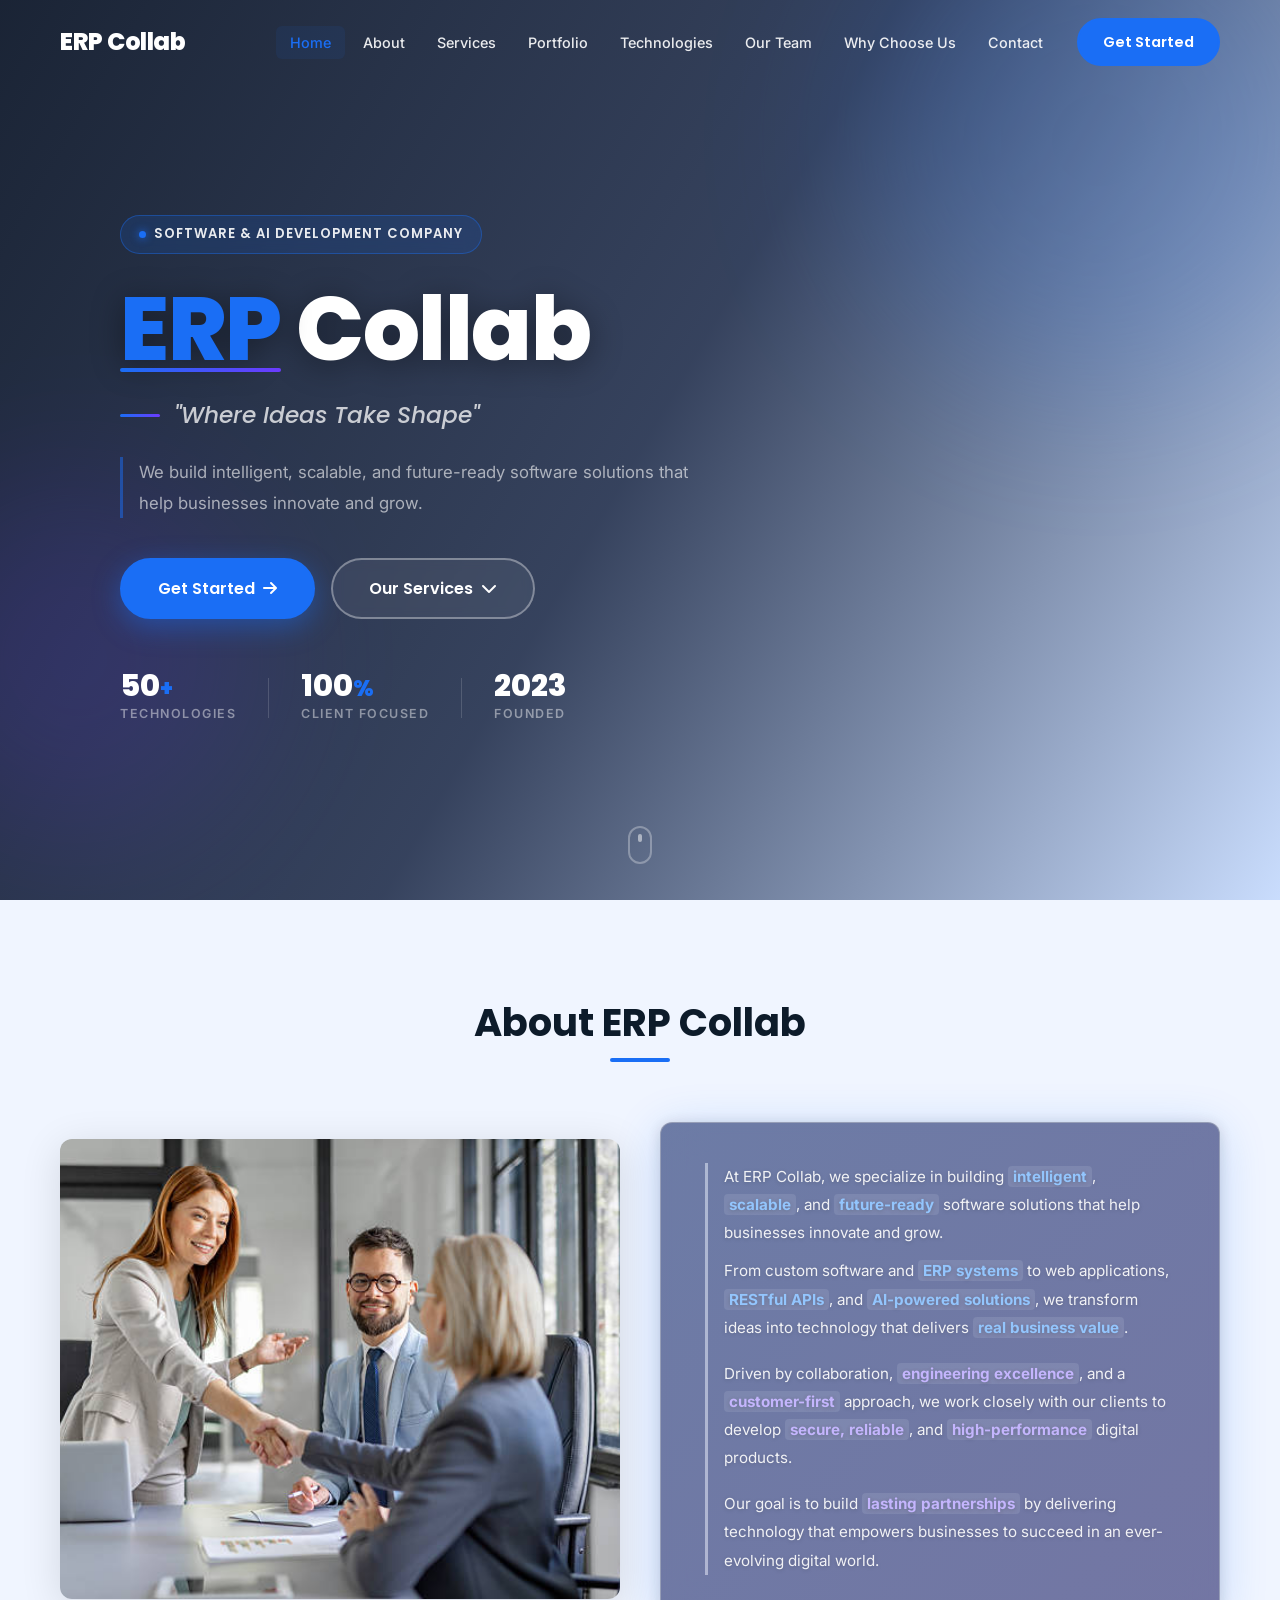
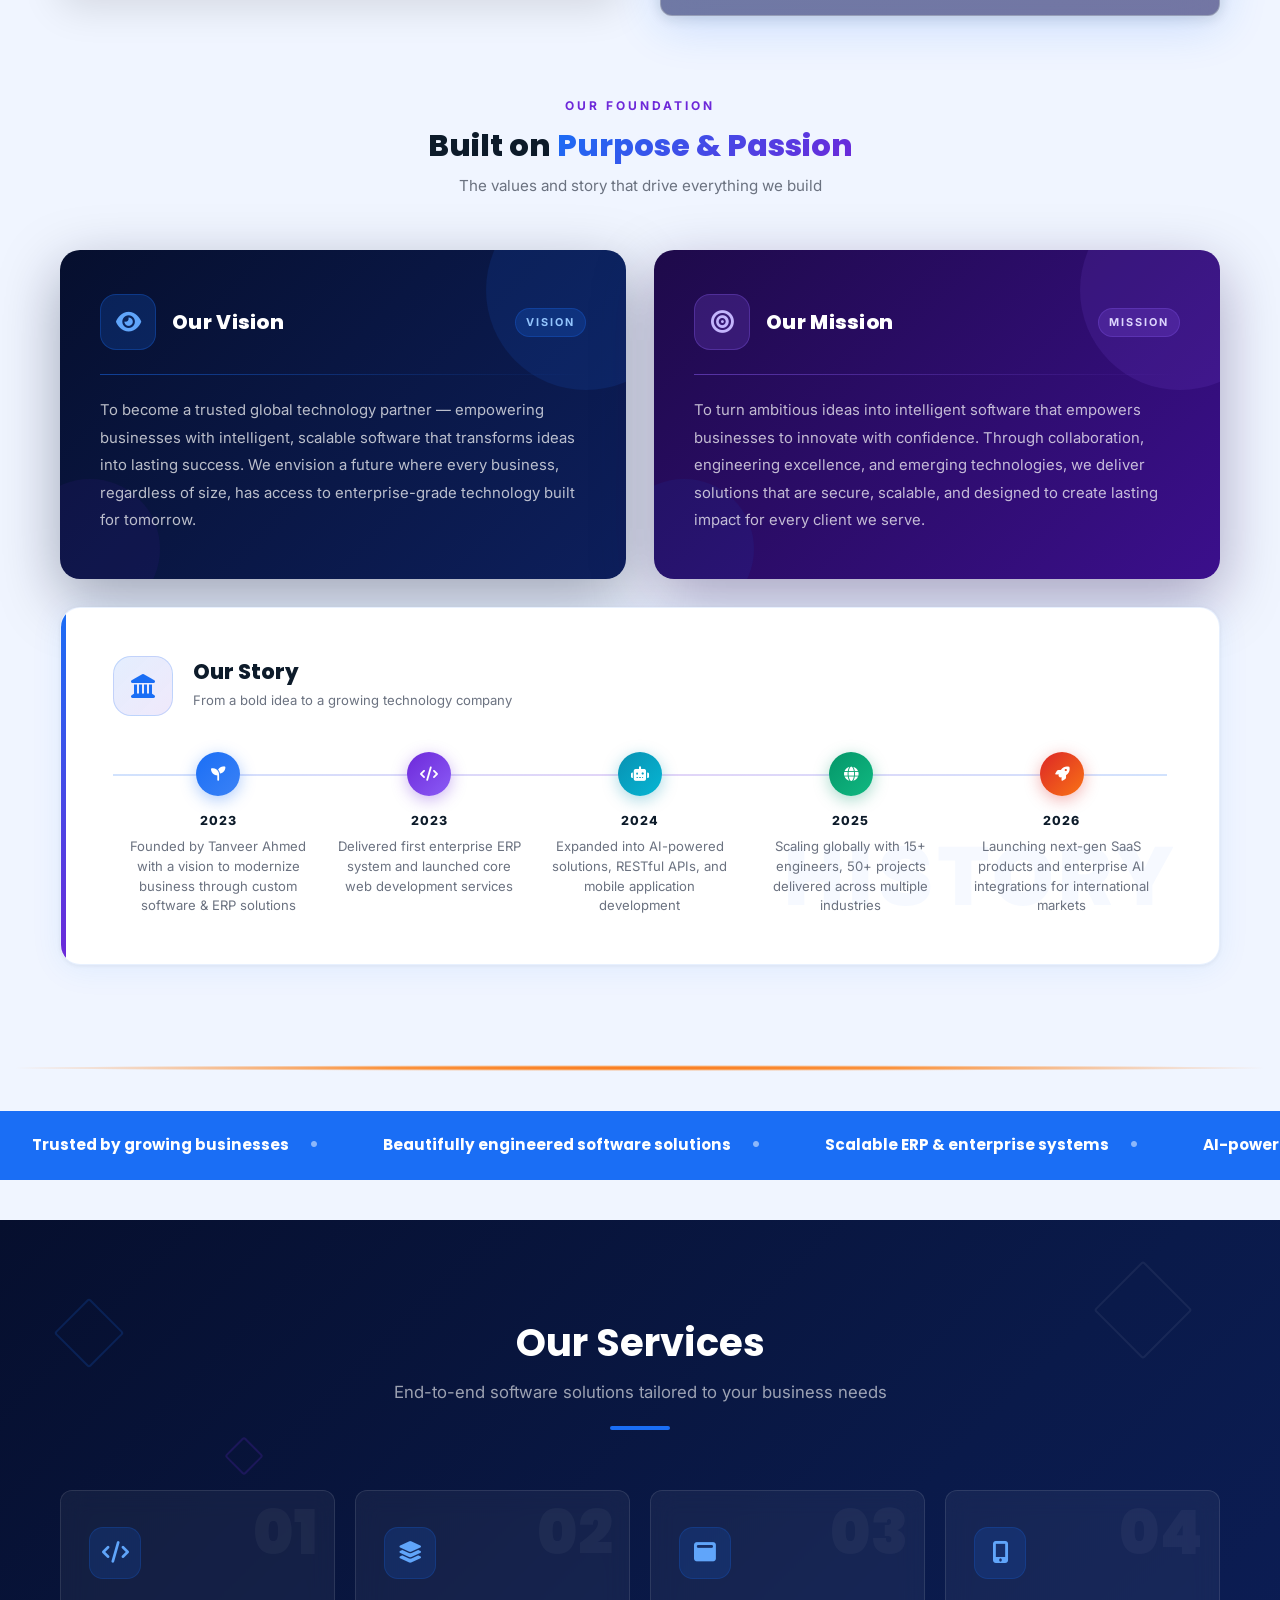
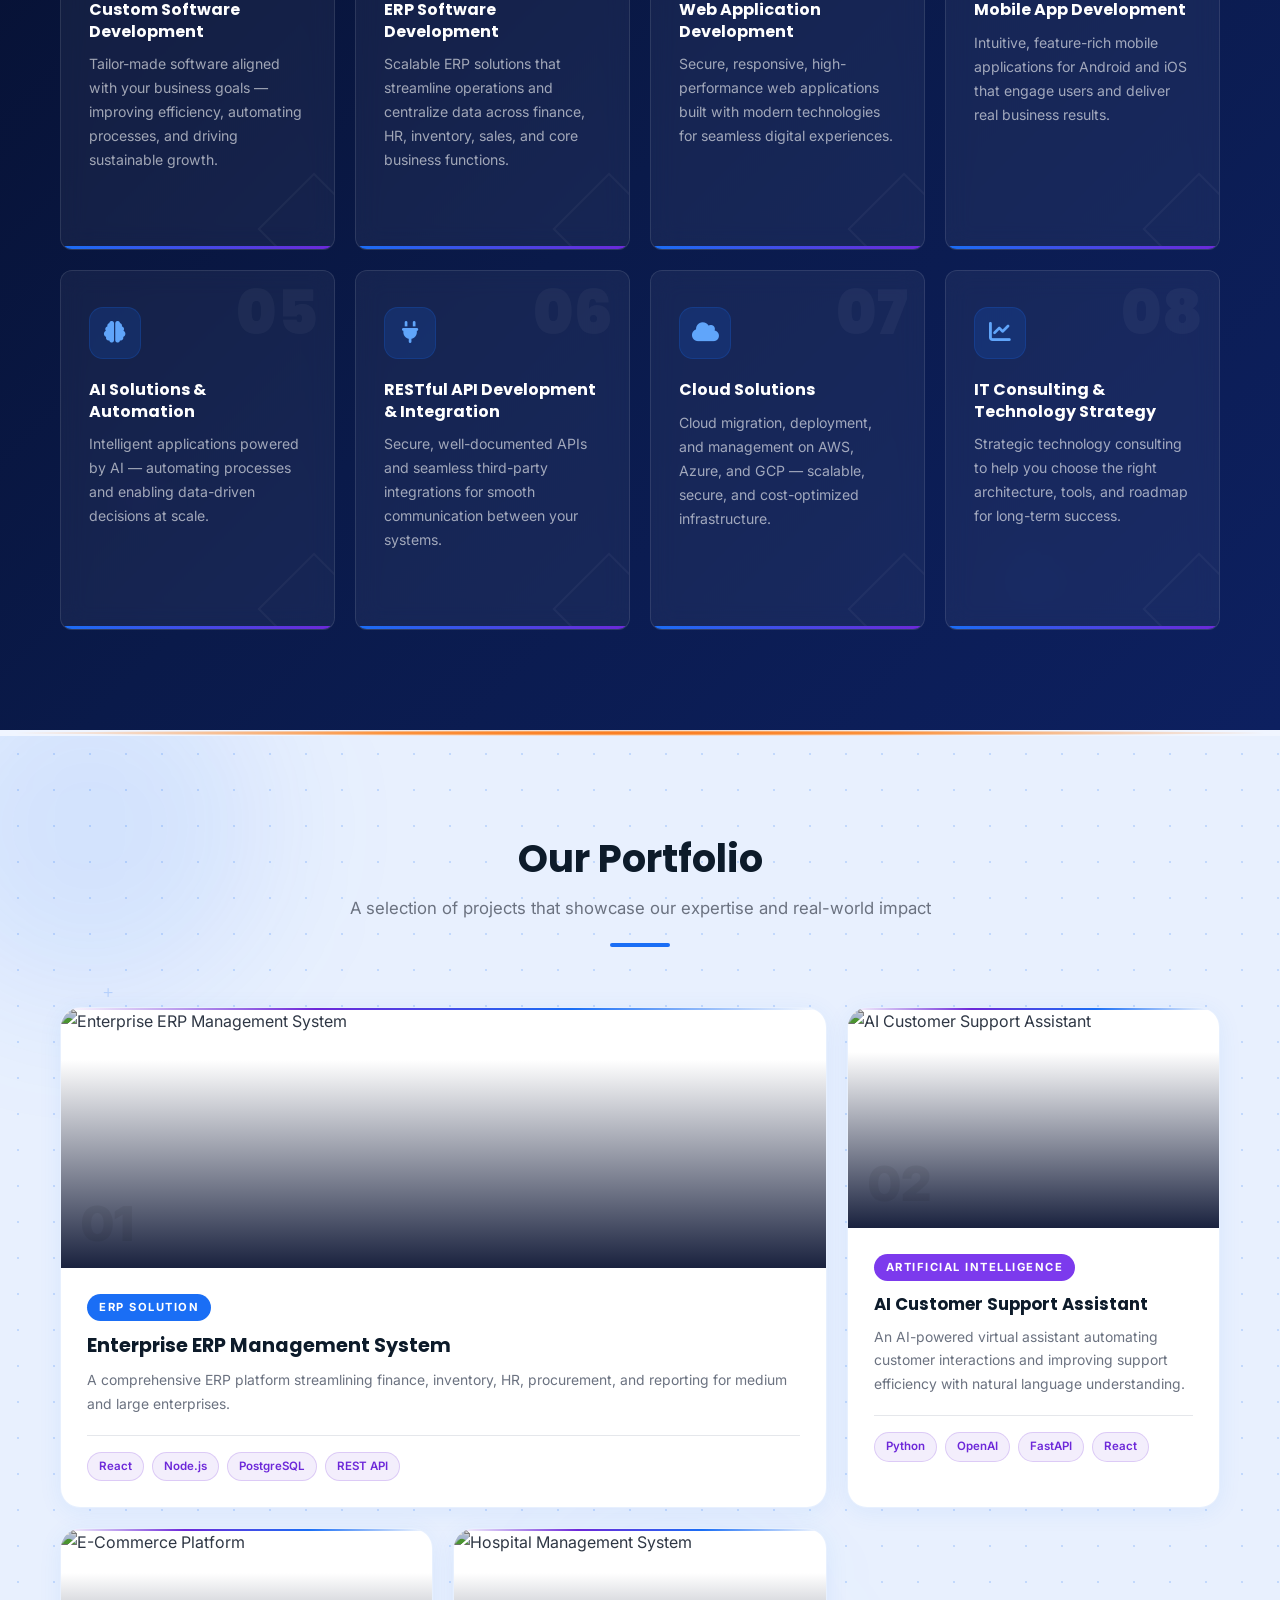
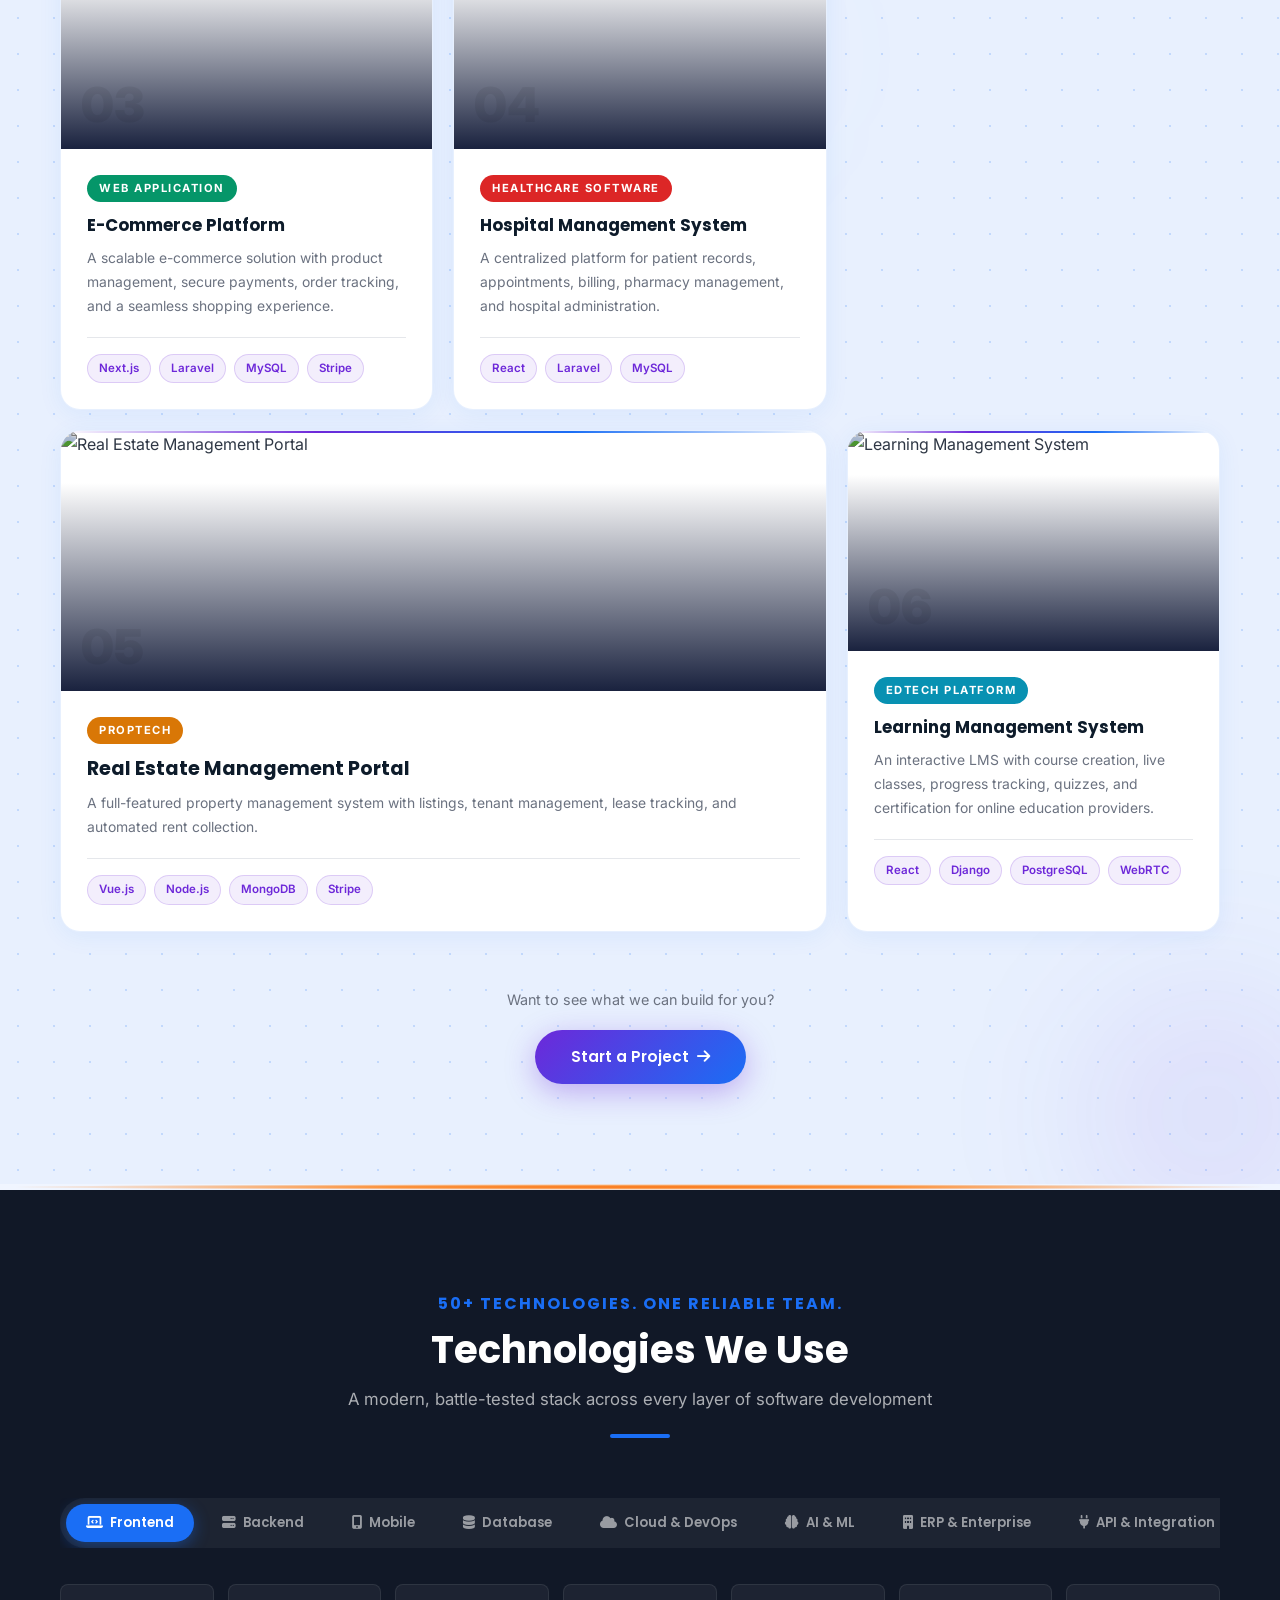
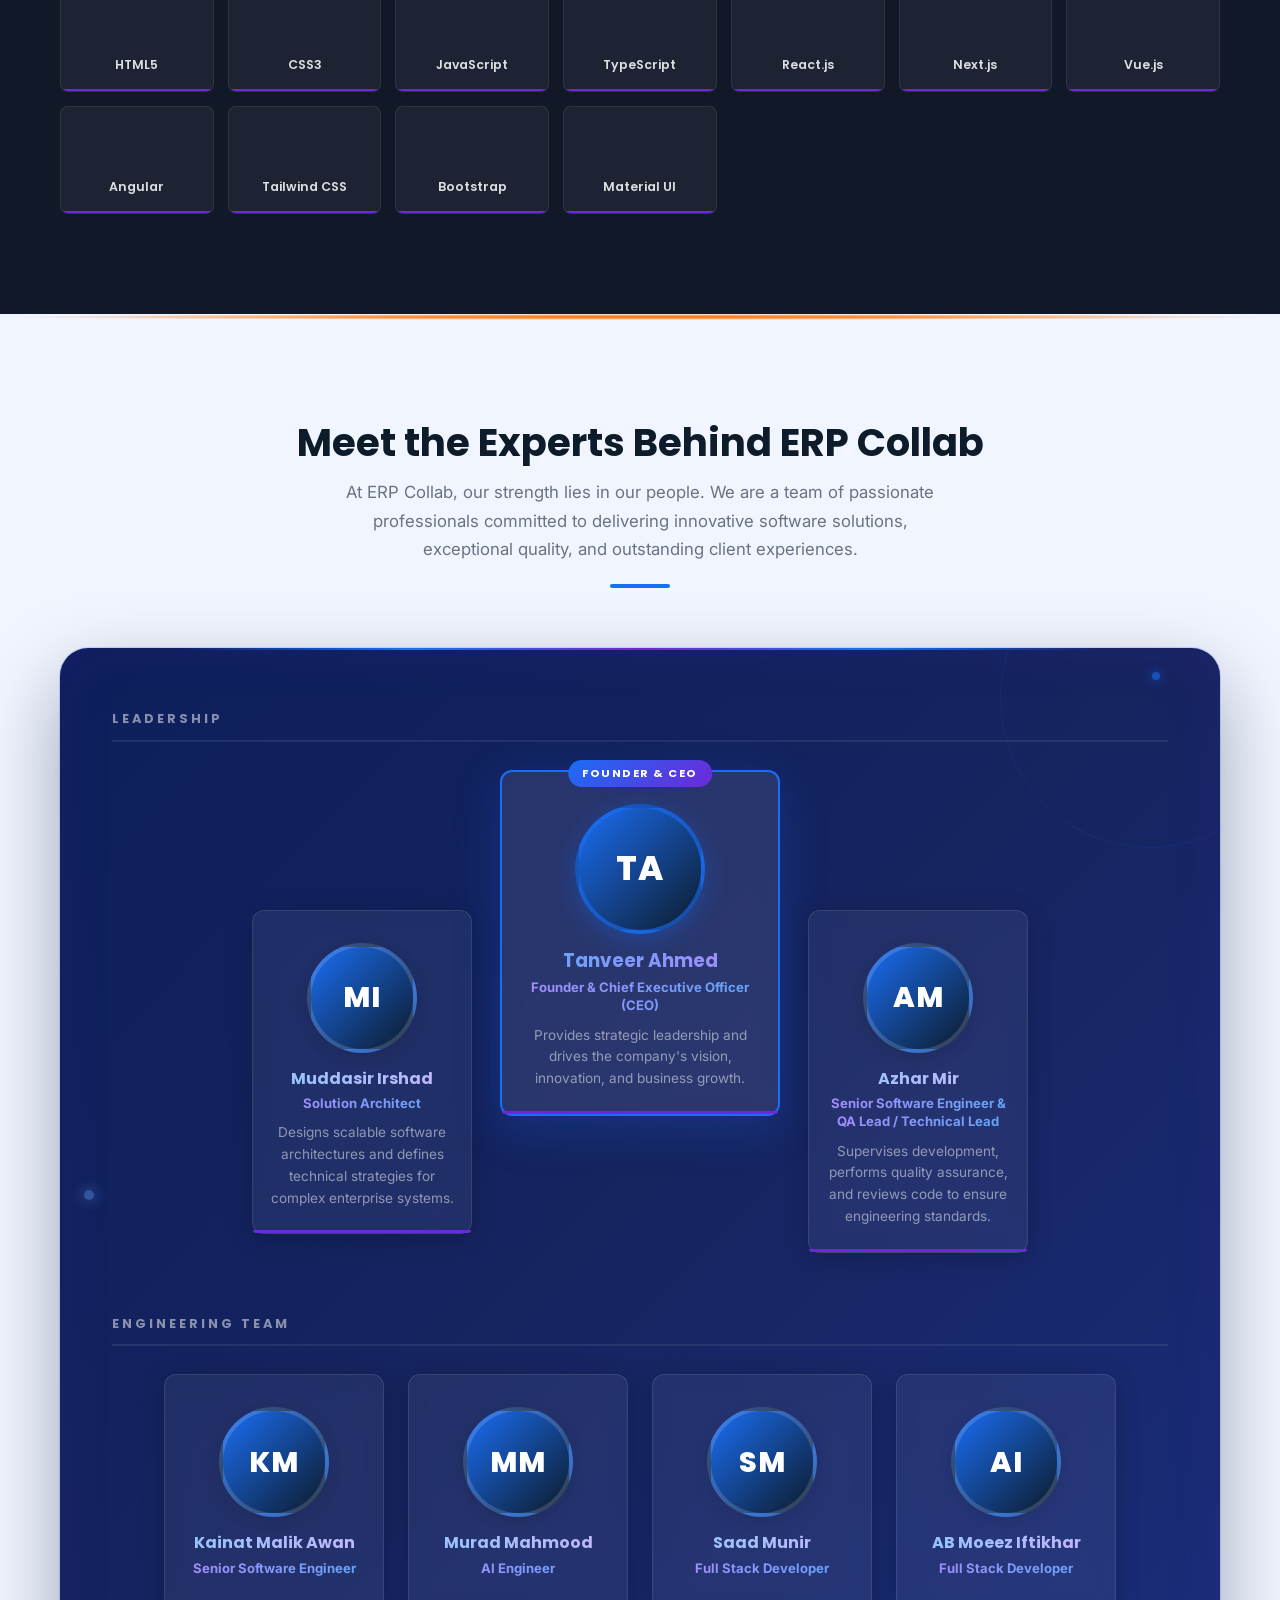
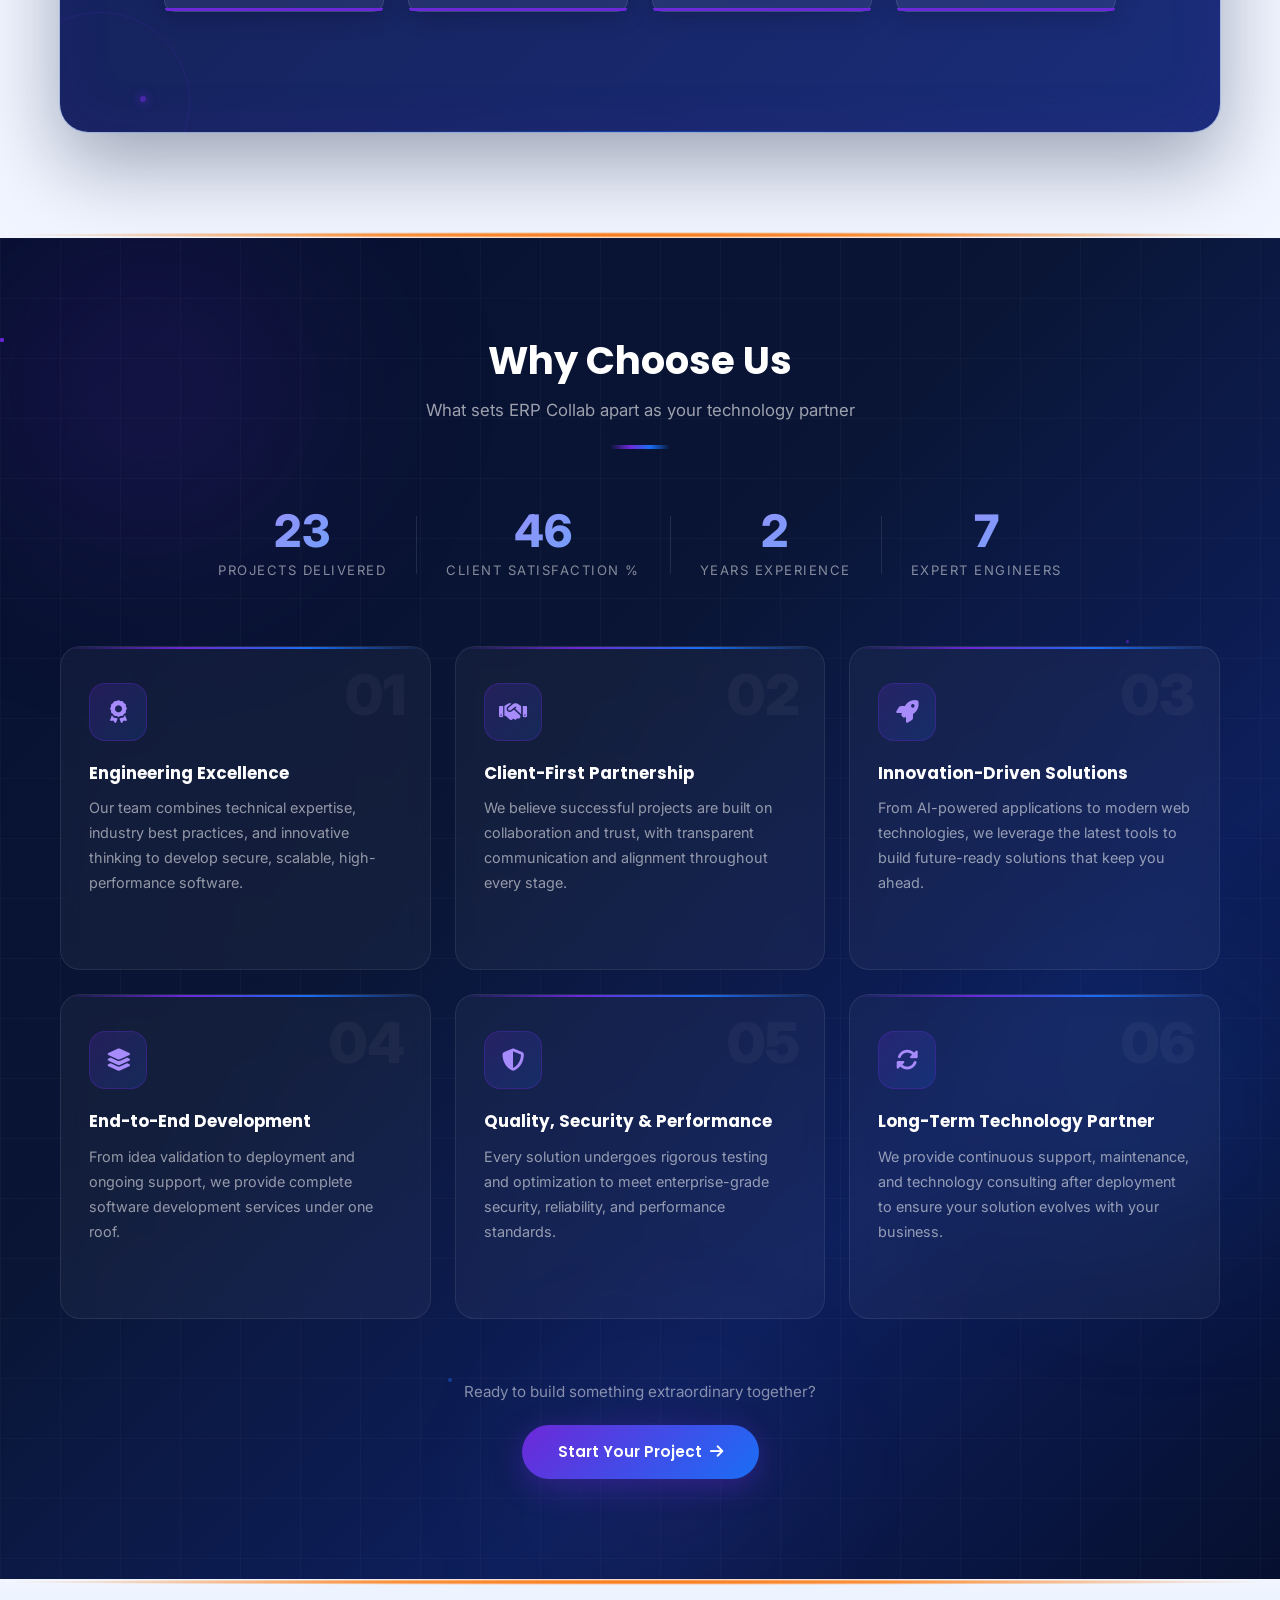
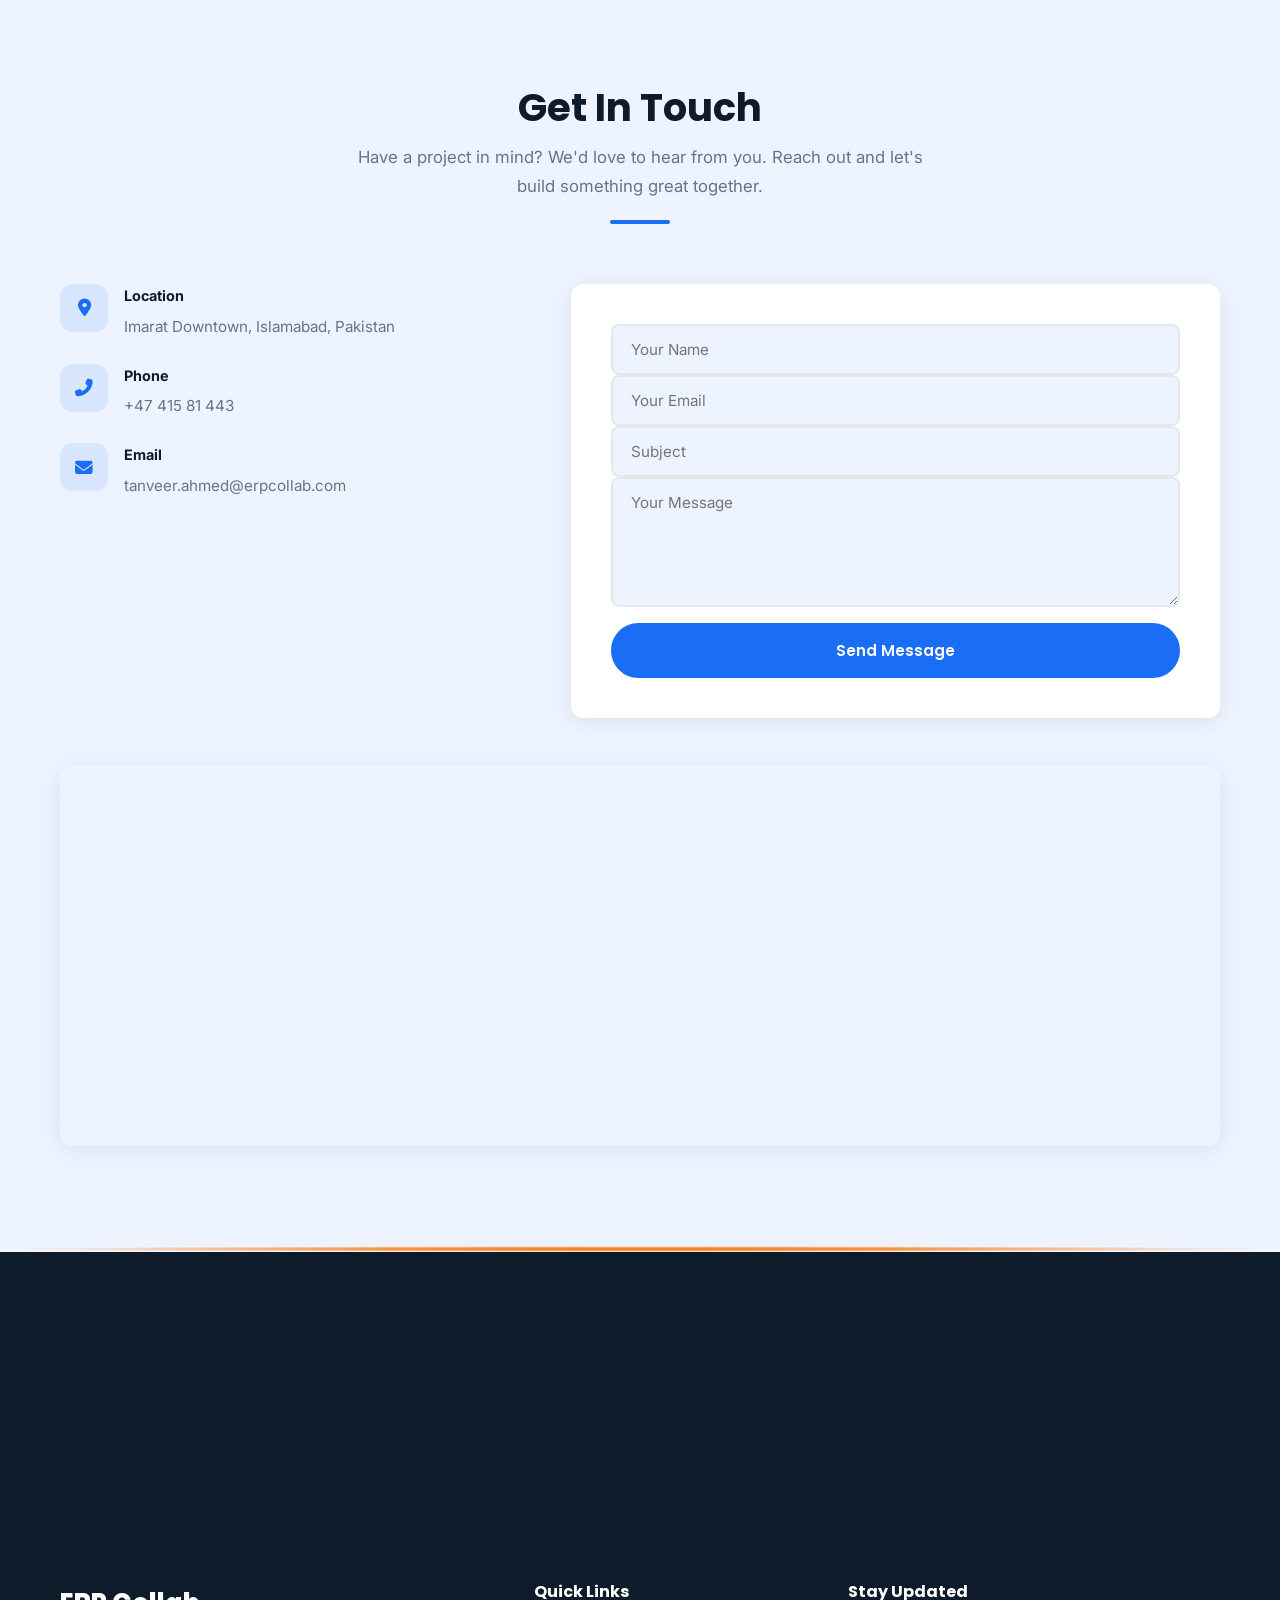
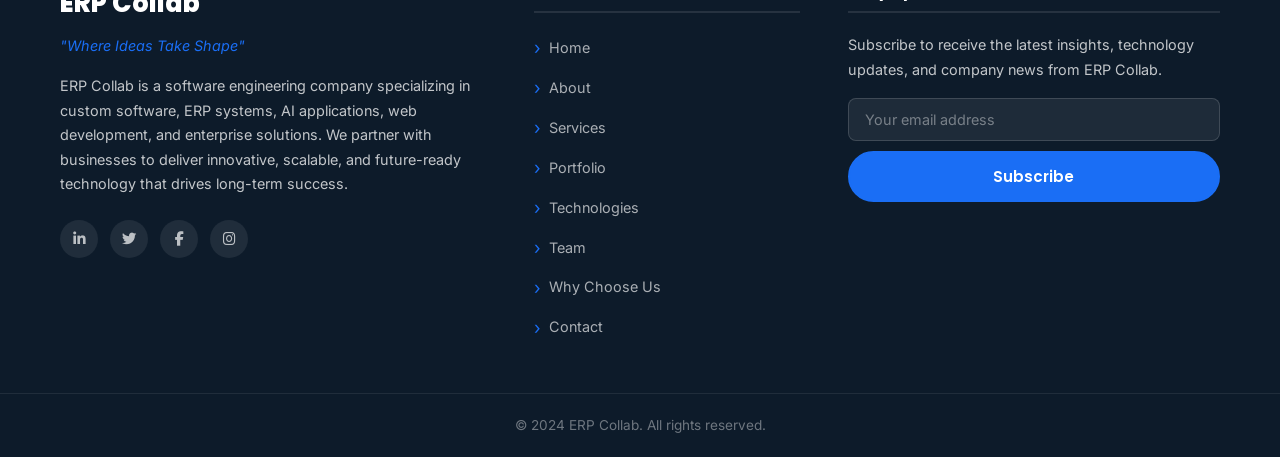
==== index.html @ 07e8f4c2 "Initial commit — ERP Collab website" ====
<!DOCTYPE html>
<html lang="en">
<head>
  <meta charset="UTF-8" />
  <meta name="viewport" content="width=device-width, initial-scale=1.0" />
  <meta name="description" content="ERP Collab — Where Ideas Take Shape. Custom software, ERP systems, AI solutions, web & mobile development." />
  <title>ERP Collab — Where Ideas Take Shape</title>

  <!-- Fonts -->
  <link rel="preconnect" href="https://fonts.googleapis.com" />
  <link rel="preconnect" href="https://fonts.gstatic.com" crossorigin />
  <link href="https://fonts.googleapis.com/css2?family=Poppins:wght@400;600;700;800&family=Inter:wght@400;500;600&display=swap" rel="stylesheet" />

  <!-- Icons -->
  <link rel="stylesheet" href="https://cdnjs.cloudflare.com/ajax/libs/font-awesome/6.5.0/css/all.min.css" />
  <link rel="stylesheet" href="https://cdn.jsdelivr.net/gh/devicons/devicon@latest/devicon.min.css" />

  <!-- Styles -->
  <link rel="stylesheet" href="css/global.css" />
  <link rel="stylesheet" href="css/header.css" />
  <link rel="stylesheet" href="css/hero.css" />
  <link rel="stylesheet" href="css/about.css" />
  <link rel="stylesheet" href="css/marquee.css" />
  <link rel="stylesheet" href="css/services.css" />
  <link rel="stylesheet" href="css/portfolio.css" />
  <link rel="stylesheet" href="css/technologies.css" />
  <link rel="stylesheet" href="css/team.css" />
  <link rel="stylesheet" href="css/why-choose-us.css" />
  <link rel="stylesheet" href="css/contact.css" />
  <link rel="stylesheet" href="css/footer.css" />
</head>
<body>

  <!-- Header mount -->
  <div id="header-mount"></div>

  <!-- Main sections mount -->
  <main id="main-mount"></main>

  <!-- Footer mount -->
  <div id="footer-mount"></div>

  <!-- Scripts -->
  <script type="module" src="js/loader.js"></script>
</body>
</html>
---- css/global.css ----
/* =============================================
   global.css — variables, reset, base, utilities
   ============================================= */

:root {
  --accent:      #1a6ef5;
  --accent-dark: #1254c4;
  --purple:      #6D28D9;
  --navy:        #0d1b2a;
  --dark:        #111827;
  --text:        #374151;
  --text-light:  #6b7280;
  --bg-light:    #eef4ff;
  --white:       #ffffff;
  --border:      #e5e7eb;
  --radius:      12px;
  --radius-sm:   8px;
  --shadow:      0 4px 24px rgba(0,0,0,.08);
  --shadow-md:   0 8px 40px rgba(0,0,0,.12);
  --transition:  .3s ease;
  --font-head:   'Poppins', sans-serif;
  --font-body:   'Inter', sans-serif;
}

*, *::before, *::after { box-sizing: border-box; margin: 0; padding: 0; }

html { scroll-behavior: smooth; }

body {
  font-family: var(--font-body);
  color: var(--text);
  background: #f0f5ff;
  line-height: 1.7;
  overflow-x: hidden;
}

img { max-width: 100%; display: block; }
a   { text-decoration: none; color: inherit; }
ul  { list-style: none; }

.container {
  width: 100%;
  margin: 0 auto;
  padding: 0 60px;
}

/* Typography */
h1,h2,h3,h4 { font-family: var(--font-head); font-weight: 700; line-height: 1.2; }
h1 { font-size: clamp(2.4rem, 5vw, 4rem); }
h2 { font-size: clamp(1.8rem, 3vw, 2.6rem); }
h3 { font-size: 1.2rem; }

/* Buttons */
.btn {
  display: inline-flex;
  align-items: center;
  gap: 8px;
  padding: 14px 32px;
  border-radius: 50px;
  font-family: var(--font-head);
  font-weight: 600;
  font-size: .95rem;
  cursor: pointer;
  border: 2px solid transparent;
  transition: var(--transition);
}
.btn-primary { background: var(--accent); color: var(--white); border-color: var(--accent); }
.btn-primary:hover {
  background: var(--accent-dark);
  border-color: var(--accent-dark);
  transform: translateY(-2px);
  box-shadow: 0 8px 24px rgba(26,110,245,.35);
}
.btn-outline { background: transparent; color: var(--white); border-color: rgba(255,255,255,.7); }
.btn-outline:hover {
  background: var(--white);
  color: var(--accent);
  border-color: var(--white);
  transform: translateY(-2px);
}
.btn-full { width: 100%; justify-content: center; }

/* Section utilities */
.section { padding: 100px 0; }
.bg-light { background: #e8f0fe; }
.bg-dark  { background: var(--dark); color: var(--white); }
.bg-white { background: #ffffff; }

.section-header { text-align: center; margin-bottom: 60px; }
.section-header h2 { color: var(--navy); margin-bottom: 12px; }
.bg-dark .section-header h2 { color: var(--white); }
.section-sub { color: var(--text-light); font-size: 1.05rem; max-width: 600px; margin: 0 auto 20px; }
.bg-dark .section-sub { color: rgba(255,255,255,.65); }
.section-divider { width: 60px; height: 4px; background: var(--accent); border-radius: 2px; margin: 0 auto; }

/* Section separator */
.section-sep {
  width: 100%;
  height: 6px;
  background: radial-gradient(ellipse at center, #f97316 0%, #fb923c 30%, transparent 70%);
  border: none;
  margin: 0;
  padding: 0;
  display: block;
}
.reveal { opacity: 0; transform: translateY(32px); transition: opacity .65s ease, transform .65s ease; }
.reveal.visible { opacity: 1; transform: translateY(0); }

/* Shared tech tags (used in portfolio) */
.tech-tags { display: flex; flex-wrap: wrap; gap: 8px; }
.tech-tag {
  background: var(--bg-light);
  color: var(--text);
  font-size: .78rem;
  font-weight: 500;
  padding: 4px 12px;
  border-radius: 50px;
  border: 1px solid var(--border);
}

@media (max-width: 768px) {
  .section { padding: 70px 0; }
  .container { padding: 0 20px; }
}
---- css/header.css ----
/* header.css */
.navbar {
  position: fixed;
  top: 0; left: 0; right: 0;
  z-index: 1000;
  padding: 18px 0;
  transition: background var(--transition), box-shadow var(--transition), padding var(--transition);
}
.navbar.scrolled {
  background: var(--white);
  box-shadow: 0 2px 20px rgba(0,0,0,.1);
  padding: 12px 0;
}
.nav-inner {
  display: flex;
  align-items: center;
  justify-content: space-between;
  gap: 24px;
}
.nav-logo {
  font-family: var(--font-head);
  font-size: 1.5rem;
  font-weight: 800;
  color: var(--white);
  letter-spacing: -.5px;
  transition: color var(--transition);
  flex-shrink: 0;
}
.navbar.scrolled .nav-logo { color: var(--navy); }

.nav-menu { display: flex; align-items: center; gap: 8px; }
.nav-links { display: flex; align-items: center; gap: 4px; }
.nav-links a {
  padding: 8px 14px;
  border-radius: 6px;
  font-size: .9rem;
  font-weight: 500;
  color: rgba(255,255,255,.9);
  transition: var(--transition);
  white-space: nowrap;
}
.navbar.scrolled .nav-links a { color: var(--text); }
.nav-links a:hover,
.nav-links a.active { color: var(--accent); background: rgba(26,110,245,.08); }

.nav-cta { padding: 10px 24px; font-size: .9rem; margin-left: 12px; }

.nav-toggle {
  display: none;
  flex-direction: column;
  gap: 5px;
  background: none;
  border: none;
  cursor: pointer;
  padding: 4px;
  z-index: 1100;
}
.nav-toggle span {
  display: block;
  width: 24px; height: 2px;
  background: var(--white);
  border-radius: 2px;
  transition: var(--transition);
}
.navbar.scrolled .nav-toggle span { background: var(--navy); }

@media (max-width: 768px) {
  .nav-toggle { display: flex; }
  .nav-menu {
    position: fixed;
    top: 0; right: -100%;
    width: min(320px, 85vw);
    height: 100vh;
    background: var(--white);
    flex-direction: column;
    align-items: flex-start;
    padding: 80px 32px 40px;
    box-shadow: -4px 0 30px rgba(0,0,0,.15);
    transition: right var(--transition);
    gap: 0;
    overflow-y: auto;
  }
  .nav-menu.open { right: 0; }
  .nav-links { flex-direction: column; align-items: flex-start; width: 100%; gap: 4px; }
  .nav-links a { color: var(--text); width: 100%; padding: 12px 16px; font-size: 1rem; }
  .nav-cta { margin: 20px 0 0; width: 100%; justify-content: center; }
}
---- css/hero.css ----
/* hero.css */
.hero {
  position: relative;
  min-height: 100vh;
  display: flex;
  align-items: center;
  justify-content: flex-start;
  background-size: cover;
  background-position: center;
  background-attachment: fixed;
  overflow: hidden;
}
.hero-overlay {
  position: absolute;
  inset: 0;
  background: linear-gradient(
    120deg,
    rgba(8,18,36,.92) 0%,
    rgba(13,27,58,.82) 50%,
    rgba(26,110,245,.18) 100%
  );
  z-index: 0;
}
.hero-blob {
  position: absolute;
  border-radius: 50%;
  filter: blur(80px);
  opacity: .15;
  pointer-events: none;
  z-index: 0;
}
.hero-blob-1 { width: 520px; height: 520px; background: var(--accent); top: -120px; right: -80px; }
.hero-blob-2 { width: 360px; height: 360px; background: #6c3bff; bottom: 60px; left: -100px; }
.hero-blob-3 { display: none; }

.hero-content {
  position: relative;
  z-index: 1;
  width: 100%;
}
.hero-inner {
  width: 100%;
  padding: 100px 60px 60px 120px;
}
.hero-inner > * {
  max-width: 760px;
}

/* Badge pill */
.hero-badge {
  display: inline-flex;
  align-items: center;
  gap: 8px;
  background: rgba(26,110,245,.15);
  border: 1px solid rgba(26,110,245,.4);
  backdrop-filter: blur(8px);
  padding: 7px 18px;
  border-radius: 50px;
  margin-bottom: 28px;
  font-family: var(--font-head);
  font-size: .82rem;
  font-weight: 600;
  letter-spacing: 1px;
  color: rgba(255,255,255,.9);
  text-transform: uppercase;
}
.hero-badge-dot {
  width: 7px; height: 7px;
  border-radius: 50%;
  background: var(--accent);
  box-shadow: 0 0 8px var(--accent);
  animation: pulse-dot 2s ease-in-out infinite;
  flex-shrink: 0;
}
@keyframes pulse-dot {
  0%,100% { box-shadow: 0 0 6px var(--accent); }
  50%      { box-shadow: 0 0 16px var(--accent), 0 0 28px rgba(26,110,245,.5); }
}

/* Title */
.hero-title {
  font-size: clamp(2.8rem, 7vw, 5.8rem);
  font-weight: 800;
  line-height: 1.05;
  color: var(--white);
  margin-bottom: 20px;
  letter-spacing: -1.5px;
  text-shadow: 0 4px 32px rgba(0,0,0,.4);
}
.hero-title .accent-word {
  color: var(--accent);
  position: relative;
  display: inline-block;
}
.hero-title .accent-word::after {
  content: '';
  position: absolute;
  left: 0; bottom: 4px;
  width: 100%; height: 4px;
  background: linear-gradient(90deg, var(--accent), #6c3bff);
  border-radius: 2px;
  transform: scaleX(0);
  transform-origin: left;
  animation: underline-in 1s .8s ease forwards;
}
@keyframes underline-in { to { transform: scaleX(1); } }

/* Tagline */
.hero-tagline-wrap {
  display: flex;
  align-items: center;
  gap: 14px;
  margin-bottom: 22px;
}
.hero-tagline-wrap::before {
  content: '';
  display: block;
  width: 40px; height: 3px;
  background: linear-gradient(90deg, var(--accent), #6c3bff);
  border-radius: 2px;
  flex-shrink: 0;
}
.hero-tagline {
  font-size: clamp(1rem, 2vw, 1.45rem);
  color: rgba(255,255,255,.75);
  font-style: italic;
  font-family: var(--font-head);
  font-weight: 500;
  margin: 0;
}

/* Description */
.hero-desc {
  font-size: 1.05rem;
  color: rgba(255,255,255,.6);
  max-width: 580px;
  margin-bottom: 40px;
  line-height: 1.8;
  border-left: 3px solid rgba(26,110,245,.5);
  padding-left: 16px;
}

/* Buttons */
.hero-btns {
  display: flex;
  gap: 16px;
  flex-wrap: wrap;
  margin-bottom: 52px;
}
.hero-btns .btn-primary {
  background: var(--accent);
  box-shadow: 0 8px 28px rgba(26,110,245,.45);
  padding: 15px 36px;
  font-size: 1rem;
}
.hero-btns .btn-primary:hover {
  box-shadow: 0 12px 36px rgba(26,110,245,.6);
  transform: translateY(-3px);
}
.hero-btns .btn-outline {
  border-color: rgba(255,255,255,.35);
  backdrop-filter: blur(6px);
  background: rgba(255,255,255,.06);
  padding: 15px 36px;
  font-size: 1rem;
}
.hero-btns .btn-outline:hover {
  background: rgba(255,255,255,.14);
  border-color: rgba(255,255,255,.7);
  transform: translateY(-3px);
  color: var(--white);
}

/* Stats */
.hero-stats { display: flex; align-items: center; gap: 32px; flex-wrap: wrap; }
.hero-stat  { display: flex; flex-direction: column; gap: 2px; }
.hero-stat-num {
  font-family: var(--font-head);
  font-size: 1.9rem;
  font-weight: 800;
  color: var(--white);
  line-height: 1;
}
.hero-stat-plus { color: var(--accent); font-size: 1.4rem; }
.hero-stat-label {
  font-size: .78rem;
  font-weight: 600;
  letter-spacing: 1.5px;
  text-transform: uppercase;
  color: rgba(255,255,255,.45);
}
.hero-stat-divider { width: 1px; height: 40px; background: rgba(255,255,255,.15); }

/* Scroll indicator */
.hero-scroll-indicator {
  position: absolute;
  bottom: 36px; left: 50%;
  transform: translateX(-50%);
  z-index: 1;
  display: flex;
  flex-direction: column;
  align-items: center;
  gap: 6px;
  opacity: .5;
  transition: opacity var(--transition);
}
.hero-scroll-indicator:hover { opacity: 1; }
.hero-scroll-mouse {
  width: 24px; height: 38px;
  border: 2px solid rgba(255,255,255,.6);
  border-radius: 12px;
  display: flex;
  justify-content: center;
  padding-top: 6px;
}
.hero-scroll-wheel {
  width: 4px; height: 8px;
  background: var(--white);
  border-radius: 2px;
  animation: scroll-wheel 1.8s ease-in-out infinite;
}
@keyframes scroll-wheel {
  0%   { transform: translateY(0);    opacity: 1; }
  100% { transform: translateY(10px); opacity: 0; }
}

@media (max-width: 768px) {
  .hero { background-attachment: scroll; }
  .hero-inner { padding: 100px 24px 60px; }
  .hero-btns { flex-direction: column; align-items: flex-start; }
  .hero-btns .btn-primary,
  .hero-btns .btn-outline { width: 100%; justify-content: center; padding: 14px 24px; }
  .hero-blob-1 { width: 280px; height: 280px; }
  .hero-blob-2 { width: 200px; height: 200px; }
  .hero-blob-3 { width: 160px; height: 160px; }
  .hero-scroll-indicator { display: none; }
}

@media (max-width: 480px) {
  .hero-stats { gap: 20px; }
  .hero-stat-divider { height: 28px; }
  .hero-desc { font-size: .95rem; }
}
---- css/about.css ----
/* about.css */
.about-section { background: #f0f5ff; }

.about-wrap {
  display: grid;
  grid-template-columns: 1fr 1fr;
  gap: 40px;
  align-items: center;
  margin-bottom: 70px;
}

.about-image {
  border-radius: var(--radius);
  overflow: hidden;
  box-shadow: var(--shadow-md);
}
.about-image img {
  width: 100%;
  height: 460px;
  object-fit: cover;
  object-position: center;
  display: block;
}

/* Glass card — fully visible on right side */
.about-glass {
  background: rgba(13, 27, 80, 0.55);
  backdrop-filter: blur(20px);
  -webkit-backdrop-filter: blur(20px);
  border: 1px solid rgba(255, 255, 255, 0.25);
  border-radius: var(--radius);
  padding: 40px 44px;
  box-shadow: 0 8px 48px rgba(26,110,245,0.2), 0 2px 16px rgba(0,0,0,0.15);
  position: relative;
  overflow: hidden;
}
.about-glass::before {
  content: '';
  position: absolute;
  inset: 0;
  background: linear-gradient(135deg, rgba(26,110,245,0.08) 0%, rgba(109,40,217,0.08) 100%);
  pointer-events: none;
  border-radius: var(--radius);
}

.about-text h2 {
  color: #ffffff;
  margin-bottom: 20px;
  text-shadow: 0 2px 8px rgba(0,0,0,0.3);
}

#about-intro {
  display: flex;
  flex-direction: column;
  gap: 10px;
  border-left: 3px solid rgba(255,255,255,0.5);
  padding-left: 16px;
}

.about-line {
  display: block;
  color: rgba(255, 255, 255, 0.9);
  font-size: .95rem;
  line-height: 1.85;
  opacity: 0;
  transform: translateY(-16px);
  animation: none;
  text-shadow: 0 1px 4px rgba(0,0,0,0.2);
}
.about-glass.visible .about-line {
  animation: lineDropIn .5s ease forwards;
}
.about-para-2 { margin-top: 8px; }

@keyframes lineDropIn {
  to { opacity: 1; transform: translateY(0); }
}

.about-highlight {
  color: #93c5fd;
  font-weight: 700;
  background: rgba(255,255,255,0.1);
  padding: 1px 5px;
  border-radius: 4px;
}
.about-para-2 .about-highlight {
  color: #c4b5fd;
  background: rgba(255,255,255,0.1);
}

/* ── VMH Section wrapper ── */
.vmh-section {
  margin-top: 80px;
  position: relative;
}

.vmh-label {
  text-align: center;
  font-size: 0.75rem;
  font-weight: 700;
  letter-spacing: 3px;
  text-transform: uppercase;
  color: #6D28D9;
  margin-bottom: 12px;
}
.vmh-title {
  text-align: center;
  font-size: 1.9rem;
  font-weight: 800;
  color: var(--navy);
  margin-bottom: 8px;
}
.vmh-title span {
  background: linear-gradient(135deg, #1a6ef5, #6D28D9);
  -webkit-background-clip: text;
  -webkit-text-fill-color: transparent;
  background-clip: text;
}
.vmh-subtitle {
  text-align: center;
  color: var(--text-light);
  font-size: 0.95rem;
  margin-bottom: 52px;
}

/* ── Vision & Mission cards ── */
.vm-grid {
  display: grid;
  grid-template-columns: 1fr 1fr;
  gap: 28px;
  margin-bottom: 28px;
}

.vm-card {
  border-radius: 20px;
  padding: 44px 40px;
  position: relative;
  overflow: hidden;
  transition: transform 0.4s ease, box-shadow 0.4s ease;
}
.vm-card:hover { transform: translateY(-6px); }

/* Vision — dark navy */
.vm-card.vision {
  background: linear-gradient(135deg, #060f2e 0%, #0d1f5c 100%);
  box-shadow: 0 20px 60px rgba(6,15,46,0.35);
}
/* Mission — deep purple */
.vm-card.mission {
  background: linear-gradient(135deg, #1e0a4a 0%, #3b0f8c 100%);
  box-shadow: 0 20px 60px rgba(30,10,74,0.35);
}

/* Decorative circle */
.vm-card::before {
  content: '';
  position: absolute;
  top: -60px; right: -60px;
  width: 200px; height: 200px;
  border-radius: 50%;
  opacity: 0.12;
  transition: opacity 0.4s ease, transform 0.4s ease;
}
.vm-card.vision::before  { background: #1a6ef5; }
.vm-card.mission::before { background: #8b5cf6; }
.vm-card:hover::before   { opacity: 0.2; transform: scale(1.2); }

/* Second circle */
.vm-card::after {
  content: '';
  position: absolute;
  bottom: -40px; left: -40px;
  width: 140px; height: 140px;
  border-radius: 50%;
  opacity: 0.07;
}
.vm-card.vision::after  { background: #6D28D9; }
.vm-card.mission::after { background: #1a6ef5; }

.vm-card-top {
  display: flex;
  align-items: center;
  gap: 16px;
  margin-bottom: 24px;
  position: relative; z-index: 1;
}
.vm-icon {
  width: 56px; height: 56px;
  border-radius: 16px;
  display: flex; align-items: center; justify-content: center;
  font-size: 1.4rem;
  flex-shrink: 0;
  transition: transform 0.4s ease;
}
.vm-card.vision  .vm-icon { background: rgba(26,110,245,0.2);  color: #60a5fa; border: 1px solid rgba(26,110,245,0.3); }
.vm-card.mission .vm-icon { background: rgba(139,92,246,0.2); color: #c4b5fd; border: 1px solid rgba(139,92,246,0.3); }
.vm-card:hover .vm-icon   { transform: rotate(-8deg) scale(1.1); }

.vm-card-top h3 {
  font-size: 1.25rem;
  font-weight: 800;
  color: #ffffff;
  margin: 0;
  letter-spacing: 0.3px;
}
.vm-card-top .vm-badge {
  margin-left: auto;
  font-size: 0.68rem;
  font-weight: 700;
  letter-spacing: 2px;
  text-transform: uppercase;
  padding: 4px 10px;
  border-radius: 20px;
}
.vm-card.vision  .vm-badge { background: rgba(26,110,245,0.2);  color: #93c5fd; border: 1px solid rgba(26,110,245,0.25); }
.vm-card.mission .vm-badge { background: rgba(139,92,246,0.2); color: #ddd6fe; border: 1px solid rgba(139,92,246,0.25); }

.vm-divider {
  height: 1px;
  margin-bottom: 22px;
  position: relative; z-index: 1;
}
.vm-card.vision  .vm-divider { background: linear-gradient(90deg, rgba(26,110,245,0.5), transparent); }
.vm-card.mission .vm-divider { background: linear-gradient(90deg, rgba(139,92,246,0.5), transparent); }

.vm-card p {
  color: rgba(255,255,255,0.72);
  font-size: 0.93rem;
  line-height: 1.85;
  position: relative; z-index: 1;
  margin: 0;
}

.vm-card-footer {
  margin-top: 28px;
  display: flex;
  align-items: center;
  gap: 8px;
  font-size: 0.78rem;
  font-weight: 600;
  text-transform: uppercase;
  letter-spacing: 1.5px;
  position: relative; z-index: 1;
}
.vm-card.vision  .vm-card-footer { color: #60a5fa; }
.vm-card.mission .vm-card-footer { color: #c4b5fd; }
.vm-card-footer i { font-size: 0.7rem; }

/* ── History timeline card ── */
.history-card {
  background: #ffffff;
  border-radius: 20px;
  padding: 48px 52px;
  box-shadow: 0 4px 32px rgba(26,110,245,0.08), 0 1px 4px rgba(0,0,0,0.06);
  border: 1px solid rgba(26,110,245,0.1);
  position: relative;
  overflow: hidden;
  transition: box-shadow 0.4s ease;
}
.history-card:hover { box-shadow: 0 12px 48px rgba(26,110,245,0.14); }

/* Accent bar left */
.history-card::before {
  content: '';
  position: absolute;
  left: 0; top: 0; bottom: 0;
  width: 5px;
  background: linear-gradient(180deg, #1a6ef5, #6D28D9);
  border-radius: 20px 0 0 20px;
}

/* Watermark text */
.history-card::after {
  content: 'HISTORY';
  position: absolute;
  right: 40px; bottom: 20px;
  font-size: 5rem;
  font-weight: 900;
  color: rgba(26,110,245,0.04);
  letter-spacing: 6px;
  pointer-events: none;
  user-select: none;
}

.history-top {
  display: flex;
  align-items: center;
  gap: 20px;
  margin-bottom: 36px;
}
.history-icon {
  width: 60px; height: 60px;
  border-radius: 18px;
  background: linear-gradient(135deg, rgba(26,110,245,0.12), rgba(109,40,217,0.1));
  border: 1px solid rgba(26,110,245,0.2);
  display: flex; align-items: center; justify-content: center;
  font-size: 1.5rem;
  color: #1a6ef5;
  flex-shrink: 0;
}
.history-top h3 {
  font-size: 1.3rem;
  font-weight: 800;
  color: var(--navy);
  margin: 0 0 4px;
}
.history-top p {
  font-size: 0.82rem;
  color: var(--text-light);
  margin: 0;
}

/* Timeline */
.history-timeline {
  display: flex;
  gap: 0;
  position: relative;
}
.history-timeline::before {
  content: '';
  position: absolute;
  top: 22px; left: 0; right: 0;
  height: 2px;
  background: linear-gradient(90deg, #1a6ef5, #6D28D9, #1a6ef5);
  opacity: 0.2;
  z-index: 0;
}

.ht-item {
  flex: 1;
  display: flex;
  flex-direction: column;
  align-items: center;
  text-align: center;
  position: relative;
  z-index: 1;
  padding: 0 12px;
}
.ht-dot {
  width: 44px; height: 44px;
  border-radius: 50%;
  display: flex; align-items: center; justify-content: center;
  font-size: 0.9rem;
  margin-bottom: 14px;
  flex-shrink: 0;
  transition: transform 0.3s ease, box-shadow 0.3s ease;
}
.ht-item:hover .ht-dot { transform: scale(1.15); }

.ht-item:nth-child(1) .ht-dot { background: linear-gradient(135deg,#1a6ef5,#3b82f6); color:#fff; box-shadow: 0 4px 16px rgba(26,110,245,0.35); }
.ht-item:nth-child(2) .ht-dot { background: linear-gradient(135deg,#6D28D9,#8b5cf6); color:#fff; box-shadow: 0 4px 16px rgba(109,40,217,0.35); }
.ht-item:nth-child(3) .ht-dot { background: linear-gradient(135deg,#0891b2,#06b6d4); color:#fff; box-shadow: 0 4px 16px rgba(8,145,178,0.35); }
.ht-item:nth-child(4) .ht-dot { background: linear-gradient(135deg,#059669,#10b981); color:#fff; box-shadow: 0 4px 16px rgba(5,150,105,0.35); }
.ht-item:nth-child(5) .ht-dot { background: linear-gradient(135deg,#dc2626,#f97316); color:#fff; box-shadow: 0 4px 16px rgba(220,38,38,0.35); }

.ht-year {
  font-size: 0.78rem;
  font-weight: 800;
  color: var(--navy);
  letter-spacing: 1px;
  margin-bottom: 6px;
}
.ht-event {
  font-size: 0.82rem;
  color: var(--text-light);
  line-height: 1.5;
}

@media (max-width: 1024px) {
  .about-wrap   { grid-template-columns: 1fr; gap: 28px; }
  .about-image img { height: 360px; }
  .about-glass  { padding: 32px 28px; }
  .vm-grid      { grid-template-columns: 1fr; }
  .history-card { padding: 36px 32px; }
}
@media (max-width: 768px) {
  .about-image img { height: 260px; }
  .about-glass  { padding: 24px 20px; }
  .history-timeline { flex-direction: column; gap: 24px; }
  .history-timeline::before { display: none; }
  .ht-item { flex-direction: row; text-align: left; gap: 16px; align-items: flex-start; }
  .ht-dot  { margin-bottom: 0; flex-shrink: 0; }
  .history-card::after { display: none; }
}
---- css/marquee.css ----
/* marquee.css */
.marquee-strip {
  background: var(--accent);
  padding: 18px 0;
  overflow: hidden;
  white-space: nowrap;
  margin: 40px 0;
}
.marquee-track {
  display: inline-flex;
  animation: marquee-scroll 32s linear infinite;
  will-change: transform;
}
.marquee-strip:hover .marquee-track { animation-play-state: paused; }
.marquee-item {
  display: inline-flex;
  align-items: center;
  gap: 20px;
  font-family: var(--font-head);
  font-weight: 700;
  font-size: .95rem;
  color: var(--white);
  padding: 0 32px;
  white-space: nowrap;
}
.marquee-item::after {
  content: '•';
  color: rgba(255,255,255,.5);
  font-size: 1.2rem;
  flex-shrink: 0;
}
@keyframes marquee-scroll {
  from { transform: translateX(0); }
  to   { transform: translateX(-50%); }
}

@media (max-width: 480px) {
  .marquee-item { font-size: .85rem; padding: 0 20px; }
}
---- css/services.css ----
/* services.css */
.services-section {
  background: linear-gradient(135deg, #060f2e 0%, #0a1a4a 50%, #0d2060 100%);
  position: relative;
  overflow: hidden;
}

/* Scattered diamond shapes */
.svc-diamond {
  position: absolute;
  display: block;
  border: 2px solid rgba(26,110,245,0.15);
  transform: rotate(45deg);
  pointer-events: none;
  border-radius: 3px;
}
.svc-diamond-1 { width: 50px; height: 50px; top: 8%;  left: 5%;  border-color: rgba(26,110,245,0.18); }
.svc-diamond-2 { width: 28px; height: 28px; top: 20%; left: 18%; border-color: rgba(109,40,217,0.2); }
.svc-diamond-3 { width: 70px; height: 70px; top: 5%;  right: 8%; border-color: rgba(255,255,255,0.06); }
.svc-diamond-4 { width: 36px; height: 36px; bottom: 12%; right: 18%; border-color: rgba(26,110,245,0.15); }
.svc-diamond-5 { width: 22px; height: 22px; bottom: 20%; left: 10%; border-color: rgba(109,40,217,0.18); }

/* Section header overrides for dark bg */
.services-section .section-header h2 { color: #ffffff; }
.services-section .section-sub { color: rgba(255,255,255,0.6); }

.svc-grid {
  display: grid;
  grid-template-columns: repeat(4, 1fr);
  gap: 20px;
  position: relative;
}

.svc-card {
  position: relative;
  padding: 36px 28px 32px;
  background: rgba(255,255,255,0.05);
  backdrop-filter: blur(12px);
  -webkit-backdrop-filter: blur(12px);
  border: 1px solid rgba(255,255,255,0.1);
  border-radius: var(--radius);
  overflow: hidden;
  transition: background var(--transition), box-shadow var(--transition), transform var(--transition), border-color var(--transition);
  cursor: default;
}

/* Diamond watermark per card */
.svc-card::before {
  content: '';
  position: absolute;
  width: 80px; height: 80px;
  border: 2px solid rgba(255,255,255,0.04);
  transform: rotate(45deg);
  bottom: -20px; right: -20px;
  pointer-events: none;
  transition: border-color var(--transition);
}
.svc-card:hover::before { border-color: rgba(26,110,245,0.2); }

/* Purple accent line bottom */
.svc-card::after {
  content: '';
  position: absolute;
  bottom: 0; left: 0;
  width: 100%; height: 3px;
  background: linear-gradient(90deg, var(--accent), #6D28D9);
  transform: scaleX(0);
  transform-origin: left;
  transition: transform .4s ease;
}
.svc-card.visible::after,
.svc-card:hover::after { transform: scaleX(1); }

.svc-card:hover {
  background: rgba(26,110,245,0.12);
  border-color: rgba(26,110,245,0.4);
  transform: translateY(-6px);
  box-shadow: 0 12px 40px rgba(26,110,245,0.2);
  z-index: 1;
}

.svc-num {
  position: absolute;
  top: 12px; right: 16px;
  font-family: var(--font-head);
  font-size: 3.8rem;
  font-weight: 900;
  color: rgba(255,255,255,0.04);
  line-height: 1;
  pointer-events: none;
  transition: color var(--transition);
  user-select: none;
}
.svc-card:hover .svc-num { color: rgba(26,110,245,0.12); }

.svc-icon {
  width: 52px; height: 52px;
  background: rgba(26,110,245,0.15);
  border-radius: 14px;
  display: flex; align-items: center; justify-content: center;
  font-size: 1.35rem;
  color: #60a5fa;
  margin-bottom: 20px;
  transition: background var(--transition), color var(--transition), transform var(--transition);
  border: 1px solid rgba(26,110,245,0.2);
}
.svc-card:hover .svc-icon {
  background: var(--accent);
  color: #ffffff;
  transform: scale(1.08);
  border-color: var(--accent);
}

.svc-card h3 { color: #ffffff; font-size: 1rem; margin-bottom: 10px; line-height: 1.35; }
.svc-card p  { color: rgba(255,255,255,0.6); font-size: .88rem; line-height: 1.7; margin-bottom: 18px; }

.svc-link {
  display: inline-flex;
  align-items: center;
  gap: 6px;
  font-family: var(--font-head);
  font-size: .82rem;
  font-weight: 700;
  color: #60a5fa;
  opacity: 0;
  transform: translateY(6px);
  transition: opacity var(--transition), transform var(--transition);
}
.svc-card:hover .svc-link { opacity: 1; transform: translateY(0); }
.svc-link i { font-size: .75rem; }

@media (max-width: 1024px) {
  .svc-grid { grid-template-columns: repeat(2, 1fr); }
}
@media (max-width: 768px) {
  .svc-grid { grid-template-columns: 1fr; }
  .svc-link { opacity: 1; transform: translateY(0); }
}
---- css/portfolio.css ----
/* ── Portfolio Section ─────────────────────────────────────────────────── */
.portfolio-section {
  background: #e8f0fe;
  position: relative;
  overflow: hidden;
  padding: 100px 0;
}

/* ── Dots + Rings decorations ── */

/* Background dot grid */
.portfolio-section::before {
  content: '';
  position: absolute;
  inset: 0;
  background-image: radial-gradient(circle, rgba(26,110,245,0.18) 1px, transparent 1px);
  background-size: 36px 36px;
  pointer-events: none;
  z-index: 0;
}

/* Soft blur blobs */
.pf-blob {
  position: absolute;
  border-radius: 50%;
  pointer-events: none;
  filter: blur(70px);
  animation: pfBlobDrift 10s ease-in-out infinite;
}
.pf-blob-1 { width: 340px; height: 340px; top: -80px;  left: -80px;  background: rgba(26,110,245,0.1);  animation-delay: 0s; }
.pf-blob-2 { width: 260px; height: 260px; bottom: -60px; right: -60px; background: rgba(109,40,217,0.08); animation-delay: -4s; }
.pf-blob-3 { width: 200px; height: 200px; top: 40%;    left: 45%;    background: rgba(96,165,250,0.07); animation-delay: -7s; }

@keyframes pfBlobDrift {
  0%, 100% { transform: translate(0, 0); }
  50%       { transform: translate(20px, -20px); }
}

/* Thin floating plus signs */
.pf-plus {
  position: absolute;
  pointer-events: none;
  color: rgba(26,110,245,0.2);
  font-size: 1.4rem;
  font-weight: 300;
  line-height: 1;
  animation: pfPlusFloat 7s ease-in-out infinite;
  user-select: none;
}
.pf-plus-1 { top: 12%;  left: 8%;   animation-delay: 0s;   font-size: 1.2rem; }
.pf-plus-2 { top: 25%;  right: 7%;  animation-delay: -2s;  font-size: 1.6rem; color: rgba(109,40,217,0.18); }
.pf-plus-3 { bottom: 18%; left: 6%;  animation-delay: -4s;  font-size: 1rem; }
.pf-plus-4 { bottom: 25%; right: 10%;animation-delay: -1s;  font-size: 1.4rem; color: rgba(109,40,217,0.15); }
.pf-plus-5 { top: 55%;  left: 50%;  animation-delay: -3s;  font-size: 1rem;   color: rgba(26,110,245,0.15); }

@keyframes pfPlusFloat {
  0%, 100% { transform: translateY(0)    rotate(0deg);   opacity: 0.7; }
  50%       { transform: translateY(-14px) rotate(15deg); opacity: 1; }
}

/* Card: remove old ::after dot */
.pf-card::after { display: none; }
.pf-diamond {
  position: absolute;
  transform: rotate(45deg);
  pointer-events: none;
  border-radius: 4px;
  animation: pfDiamondFloat 6s ease-in-out infinite;
}
.pf-diamond-1 {
  width: 60px; height: 60px;
  top: 8%; left: 4%;
  border: 2px solid rgba(109,40,217,0.2);
  background: rgba(109,40,217,0.04);
  animation-delay: 0s;
}
.pf-diamond-2 {
  width: 36px; height: 36px;
  top: 18%; right: 6%;
  border: 2px solid rgba(26,110,245,0.25);
  background: rgba(26,110,245,0.05);
  animation-delay: -2s;
}
.pf-diamond-3 {
  width: 80px; height: 80px;
  bottom: 12%; left: 2%;
  border: 2px solid rgba(109,40,217,0.12);
  background: rgba(109,40,217,0.03);
  animation-delay: -4s;
}
.pf-diamond-4 {
  width: 24px; height: 24px;
  top: 50%; right: 3%;
  border: 2px solid rgba(26,110,245,0.3);
  background: rgba(26,110,245,0.06);
  animation-delay: -1s;
}
.pf-diamond-5 {
  width: 48px; height: 48px;
  bottom: 20%; right: 8%;
  border: 2px solid rgba(109,40,217,0.18);
  background: rgba(109,40,217,0.04);
  animation-delay: -3s;
}
@keyframes pfDiamondFloat {
  0%, 100% { transform: rotate(45deg) translateY(0);   opacity: 0.7; }
  50%       { transform: rotate(45deg) translateY(-12px); opacity: 1; }
}

/* ── Card corner diamond watermark ── */
.pf-card::after {
  content: '';
  position: absolute;
  bottom: 16px; right: 16px;
  width: 28px; height: 28px;
  border: 2px solid rgba(109,40,217,0.12);
  border-radius: 3px;
  transform: rotate(45deg);
  transition: border-color 0.4s ease, transform 0.4s ease;
  pointer-events: none;
  z-index: 2;
}
.pf-card:hover::after {
  border-color: rgba(109,40,217,0.35);
  transform: rotate(45deg) scale(1.2);
}

/* ── Bento Grid ── */
.pf-grid {
  display: grid;
  grid-template-columns: repeat(3, 1fr);
  grid-template-rows: auto;
  gap: 20px;
  position: relative;
  z-index: 1;
}

/* First card spans 2 cols */
.pf-card:nth-child(1) { grid-column: span 2; }
/* 5th card spans 2 cols */
.pf-card:nth-child(5) { grid-column: span 2; }

/* ── Card base ── */
.pf-card {
  background: #ffffff;
  border: 1px solid rgba(26,110,245,0.1);
  border-radius: 20px;
  overflow: hidden;
  position: relative;
  transition: transform 0.4s ease, box-shadow 0.4s ease, border-color 0.4s ease;
  cursor: pointer;
  box-shadow: 0 4px 24px rgba(26,110,245,0.07);
}
.pf-card:hover {
  transform: translateY(-8px);
  border-color: rgba(109,40,217,0.3);
  box-shadow: 0 20px 56px rgba(109,40,217,0.14);
}

/* Top shimmer line */
.pf-card::before {
  content: '';
  position: absolute;
  top: 0; left: 0; right: 0;
  height: 2px;
  background: linear-gradient(90deg, transparent, #6D28D9, #1a6ef5, transparent);
  opacity: 0;
  transition: opacity 0.4s ease;
  z-index: 3;
}
.pf-card.visible::before,
.pf-card:hover::before { opacity: 1; }

/* ── Image wrap ── */
.pf-img-wrap {
  position: relative;
  overflow: hidden;
  height: 220px;
}
.pf-card:nth-child(1) .pf-img-wrap,
.pf-card:nth-child(5) .pf-img-wrap { height: 260px; }

.pf-img {
  width: 100%; height: 100%;
  object-fit: cover;
  transition: transform 0.6s ease;
  filter: brightness(0.85);
}
.pf-card:hover .pf-img {
  transform: scale(1.07);
  filter: brightness(1);
}

/* Image overlay */
.pf-overlay {
  position: absolute;
  inset: 0;
  background: linear-gradient(180deg, transparent 20%, rgba(6,15,46,0.92) 100%);
  display: flex;
  align-items: flex-end;
  justify-content: space-between;
  padding: 20px;
  z-index: 2;
}

.pf-view-btn {
  display: inline-flex;
  align-items: center;
  gap: 8px;
  background: linear-gradient(135deg, #6D28D9, #1a6ef5);
  color: #ffffff;
  font-size: 0.78rem;
  font-weight: 700;
  padding: 9px 18px;
  border-radius: 50px;
  opacity: 0;
  transform: translateY(10px);
  transition: opacity 0.35s ease, transform 0.35s ease;
  white-space: nowrap;
  box-shadow: 0 4px 16px rgba(109,40,217,0.4);
}
.pf-card:hover .pf-view-btn {
  opacity: 1;
  transform: translateY(0);
}

/* Number badge on image */
.pf-num {
  font-size: 3rem;
  font-weight: 900;
  color: rgba(0,0,0,0.06);
  line-height: 1;
  user-select: none;
}

/* ── Card body ── */
.pf-body {
  padding: 24px 26px 26px;
}

.pf-cat {
  display: inline-flex;
  align-items: center;
  gap: 6px;
  font-size: 0.7rem;
  font-weight: 700;
  letter-spacing: 1.5px;
  text-transform: uppercase;
  padding: 4px 12px;
  border-radius: 50px;
  margin-bottom: 12px;
  color: #ffffff;
}

.pf-body h3 {
  color: var(--navy);
  font-size: 1.05rem;
  font-weight: 700;
  margin-bottom: 10px;
  line-height: 1.35;
}
.pf-card:nth-child(1) .pf-body h3,
.pf-card:nth-child(5) .pf-body h3 { font-size: 1.2rem; }

.pf-body p {
  color: var(--text-light);
  font-size: 0.87rem;
  line-height: 1.72;
  margin-bottom: 18px;
}

.pf-divider {
  height: 1px;
  background: var(--border);
  margin-bottom: 16px;
}

/* Tech tags */
.tech-tags { display: flex; flex-wrap: wrap; gap: 8px; }
.tech-tag {
  font-size: 0.72rem;
  font-weight: 600;
  padding: 4px 11px;
  border-radius: 20px;
  background: rgba(109,40,217,0.08);
  color: #6D28D9;
  border: 1px solid rgba(109,40,217,0.18);
  transition: background 0.3s ease, color 0.3s ease;
}
.pf-card:hover .tech-tag {
  background: rgba(109,40,217,0.15);
  color: #5b21b6;
}

/* ── Bottom CTA ── */
.pf-cta {
  margin-top: 56px;
  text-align: center;
  position: relative;
  z-index: 1;
}
.pf-cta p {
  color: var(--text-light);
  font-size: 0.9rem;
  margin-bottom: 18px;
}
.pf-cta .btn-primary {
  background: linear-gradient(135deg, #6D28D9, #1a6ef5);
  border: none;
  padding: 14px 36px;
  box-shadow: 0 8px 30px rgba(109,40,217,0.35);
}
.pf-cta .btn-primary:hover {
  box-shadow: 0 12px 40px rgba(109,40,217,0.5);
  transform: translateY(-2px);
}

/* ── Responsive ── */
@media (max-width: 1024px) {
  .pf-grid { grid-template-columns: repeat(2, 1fr); }
  .pf-card:nth-child(1),
  .pf-card:nth-child(5) { grid-column: span 2; }
}
@media (max-width: 640px) {
  .pf-grid { grid-template-columns: 1fr; }
  .pf-card:nth-child(1),
  .pf-card:nth-child(5) { grid-column: span 1; }
  .pf-img-wrap,
  .pf-card:nth-child(1) .pf-img-wrap,
  .pf-card:nth-child(5) .pf-img-wrap { height: 200px; }
  .pf-view-btn { opacity: 1; transform: translateY(0); }
}
---- css/technologies.css ----
/* technologies.css */
.tech-counter-line {
  font-family: var(--font-head);
  font-size: 1rem;
  font-weight: 700;
  letter-spacing: 2px;
  text-transform: uppercase;
  color: var(--accent);
  margin-bottom: 10px;
}
.tech-tabs-wrap {
  overflow-x: auto;
  -webkit-overflow-scrolling: touch;
  scrollbar-width: none;
  margin-bottom: 36px;
}
.tech-tabs-wrap::-webkit-scrollbar { display: none; }

.tech-tabs {
  display: flex;
  gap: 8px;
  width: max-content;
  padding: 6px;
  background: rgba(255,255,255,.05);
  border-radius: 50px;
  margin: 0 auto;
}
.tech-tab {
  display: flex;
  align-items: center;
  gap: 7px;
  padding: 9px 20px;
  border-radius: 50px;
  border: none;
  background: transparent;
  color: rgba(255,255,255,.55);
  font-family: var(--font-head);
  font-size: .82rem;
  font-weight: 600;
  cursor: pointer;
  white-space: nowrap;
  transition: var(--transition);
}
.tech-tab i { font-size: .85rem; }
.tech-tab:hover { color: var(--white); background: rgba(255,255,255,.08); }
.tech-tab.active {
  background: var(--accent);
  color: var(--white);
  box-shadow: 0 4px 16px rgba(26,110,245,.4);
}

.tech-panel { display: none; }
.tech-panel.active {
  display: grid;
  grid-template-columns: repeat(auto-fill, minmax(140px, 1fr));
  gap: 14px;
  animation: fadeInUp .35s ease;
}
@keyframes fadeInUp {
  from { opacity: 0; transform: translateY(16px); }
  to   { opacity: 1; transform: translateY(0); }
}

.tech-badge {
  display: flex;
  flex-direction: column;
  align-items: center;
  gap: 10px;
  padding: 18px 12px;
  background: rgba(255,255,255,.05);
  border: 1px solid rgba(255,255,255,.08);
  border-radius: var(--radius-sm);
  cursor: default;
  position: relative;
  overflow: hidden;
  transition: transform var(--transition), box-shadow var(--transition),
              border-color var(--transition), background var(--transition);
}
.tech-badge::after {
  content: '';
  position: absolute;
  bottom: 0; left: 0;
  width: 100%; height: 2px;
  background: #6D28D9;
  transform: scaleX(0);
  transform-origin: left;
  transition: transform .4s ease;
}
.tech-badge.visible::after,
.tech-badge:hover::after { transform: scaleX(1); }
.tech-badge:hover {
  transform: translateY(-4px);
  background: rgba(255,255,255,.1);
  border-color: var(--accent);
  box-shadow: 0 6px 20px rgba(26,110,245,.25);
}
.tech-badge-icon {
  font-size: 2rem;
  line-height: 1;
  display: flex;
  align-items: center;
  justify-content: center;
  width: 44px; height: 44px;
}
.tech-badge-icon i.fa,
.tech-badge-icon i.fas { font-size: 1.6rem; color: var(--accent); }
.tech-badge-name {
  font-family: var(--font-head);
  font-size: .78rem;
  font-weight: 600;
  color: rgba(255,255,255,.85);
  text-align: center;
  line-height: 1.3;
}

@media (max-width: 768px) {
  .tech-panel.active { grid-template-columns: repeat(auto-fill, minmax(110px, 1fr)); gap: 10px; }
  .tech-tab { padding: 8px 14px; font-size: .78rem; }
}
@media (max-width: 480px) {
  .tech-panel.active { grid-template-columns: repeat(auto-fill, minmax(90px, 1fr)); }
}
---- css/team.css ----
/* team.css */
.team-section { background: #f0f5ff; }

/* ── Premium wrapper box ── */
.team-box {
  background: linear-gradient(135deg, #0d1f5c 0%, #162460 50%, #1a2d7a 100%);
  border-radius: 28px;
  padding: 60px 52px;
  position: relative;
  overflow: hidden;
  box-shadow:
    0 0 0 1px rgba(26,110,245,0.2),
    0 32px 80px rgba(6,15,46,0.35),
    0 0 60px rgba(109,40,217,0.08) inset;
}

/* Top gradient border line */
.team-box::before {
  content: '';
  position: absolute;
  top: 0; left: 10%; right: 10%;
  height: 2px;
  background: linear-gradient(90deg, transparent, #1a6ef5, #6D28D9, #1a6ef5, transparent);
  border-radius: 2px;
}

/* Bottom gradient border line */
.team-box::after {
  content: '';
  position: absolute;
  bottom: 0; left: 20%; right: 20%;
  height: 1px;
  background: linear-gradient(90deg, transparent, rgba(26,110,245,0.4), transparent);
}

/* Floating rings inside box */
.team-box-ring {
  position: absolute;
  border-radius: 50%;
  pointer-events: none;
  animation: teamRingFloat 9s ease-in-out infinite;
}
.team-box-ring-1 {
  width: 300px; height: 300px;
  top: -100px; right: -80px;
  border: 1px solid rgba(26,110,245,0.12);
  animation-delay: 0s;
}
.team-box-ring-2 {
  width: 180px; height: 180px;
  bottom: -60px; left: -50px;
  border: 1px solid rgba(109,40,217,0.15);
  animation-delay: -4s;
}
@keyframes teamRingFloat {
  0%, 100% { transform: translateY(0) scale(1); }
  50%       { transform: translateY(-14px) scale(1.03); }
}

/* Glowing dots inside box */
.team-box-dot {
  position: absolute;
  border-radius: 50%;
  pointer-events: none;
  animation: teamDotPulse 4s ease-in-out infinite;
}
.team-box-dot-1 { width: 8px;  height: 8px;  top: 24px;   right: 60px;  background: rgba(26,110,245,0.6);  box-shadow: 0 0 10px 3px rgba(26,110,245,0.25);  animation-delay: 0s; }
.team-box-dot-2 { width: 6px;  height: 6px;  bottom: 30px; left: 80px;   background: rgba(109,40,217,0.6); box-shadow: 0 0 8px  3px rgba(109,40,217,0.25); animation-delay: -2s; }
.team-box-dot-3 { width: 10px; height: 10px; top: 50%;    left: 24px;   background: rgba(96,165,250,0.4);  box-shadow: 0 0 12px 4px rgba(96,165,250,0.2);  animation-delay: -1s; }
@keyframes teamDotPulse {
  0%, 100% { transform: scale(1);   opacity: 0.6; }
  50%       { transform: scale(1.7); opacity: 1; }
}

/* Group label override for dark bg */
.team-box .team-group-label {
  color: rgba(255,255,255,0.5);
  border-bottom-color: rgba(255,255,255,0.08);
  letter-spacing: 3px;
}

/* Card overrides inside dark box — keep cards white for contrast */
.team-box .team-card {
  background: rgba(255,255,255,0.06);
  border: 1px solid rgba(255,255,255,0.1);
  backdrop-filter: blur(10px);
  box-shadow: 0 4px 24px rgba(0,0,0,0.2);
}
.team-box .team-card:hover {
  background: rgba(255,255,255,0.1);
  border-color: rgba(109,40,217,0.4);
  box-shadow: 0 16px 48px rgba(109,40,217,0.2);
}
.team-box .team-card.founder {
  background: rgba(255,255,255,0.09);
  border-color: rgba(26,110,245,0.45);
  box-shadow: 0 12px 48px rgba(26,110,245,0.2);
}
.team-box .team-avatar {
  border-color: rgba(255,255,255,0.15);
}
.team-box .team-card.founder .team-avatar {
  border-color: rgba(26,110,245,0.6);
}
.team-box .team-body h3 {
  background: linear-gradient(90deg, #93c5fd, #c4b5fd);
  -webkit-background-clip: text;
  -webkit-text-fill-color: transparent;
  background-clip: text;
}
.team-box .team-card.founder .team-body h3 {
  background: linear-gradient(90deg, #60a5fa, #a78bfa);
  -webkit-background-clip: text;
  -webkit-text-fill-color: transparent;
  background-clip: text;
}
.team-box .team-role {
  background: linear-gradient(90deg, #a78bfa, #60a5fa);
  -webkit-background-clip: text;
  -webkit-text-fill-color: transparent;
  background-clip: text;
}
.team-box .team-bio { color: rgba(255,255,255,0.5); }
.team-box .founder-badge {
  background: linear-gradient(135deg, #1a6ef5, #6D28D9);
}

@media (max-width: 768px) {
  .team-box { padding: 40px 24px; border-radius: 20px; }
}
@media (max-width: 480px) {
  .team-box { padding: 32px 16px; border-radius: 16px; }
}
.team-group { margin-bottom: 60px; }
.team-group-label {
  font-family: var(--font-head);
  font-size: .8rem;
  font-weight: 700;
  letter-spacing: 2px;
  text-transform: uppercase;
  color: var(--accent);
  margin-bottom: 28px;
  padding-bottom: 10px;
  border-bottom: 2px solid var(--border);
}

/* Leadership row — Tanveer center, side cards offset down */
.team-grid-leadership {
  display: flex;
  justify-content: center;
  align-items: flex-start;
  gap: 28px;
  flex-wrap: wrap;
}
.team-grid-leadership .team-card {
  width: 220px;
  flex-shrink: 0;
  margin-top: 140px;
}
.team-grid-leadership .team-card.founder {
  width: 280px;
  margin-top: 0;
  border: 2px solid var(--accent);
  box-shadow: 0 12px 48px rgba(26,110,245,.22);
}

/* Founder badge */
.founder-badge {
  position: absolute;
  top: -12px; left: 50%;
  transform: translateX(-50%);
  background: var(--accent);
  color: var(--white);
  font-family: var(--font-head);
  font-size: .7rem;
  font-weight: 700;
  letter-spacing: 1.5px;
  text-transform: uppercase;
  padding: 4px 14px;
  border-radius: 50px;
  white-space: nowrap;
  z-index: 1;
}

/* Engineering team grid */
.team-grid {
  display: grid;
  grid-template-columns: repeat(4, minmax(0, 220px));
  gap: 24px;
  justify-content: center;
}

/* Shared card */
.team-card {
  background: #ffffff;
  border-radius: var(--radius);
  overflow: visible;
  box-shadow: var(--shadow);
  text-align: center;
  transition: transform var(--transition), box-shadow var(--transition);
  position: relative;
}
.team-card::after {
  content: '';
  position: absolute;
  bottom: 0; left: 0;
  width: 100%; height: 3px;
  background: #6D28D9;
  border-radius: 0 0 var(--radius) var(--radius);
  transform: scaleX(0);
  transform-origin: left;
  transition: transform .4s ease;
}
.team-card.visible::after,
.team-card:hover::after { transform: scaleX(1); }
.team-card:hover { transform: translateY(-6px); box-shadow: var(--shadow-md); }

/* Circular avatar */
.team-avatar-wrap { padding-top: 32px; display: flex; justify-content: center; }
.team-avatar {
  width: 110px; height: 110px;
  border-radius: 50%;
  overflow: hidden;
  border: 4px solid var(--bg-light);
  box-shadow: 0 4px 16px rgba(0,0,0,.12);
  background: linear-gradient(135deg, var(--accent) 0%, var(--navy) 100%);
  display: flex; align-items: center; justify-content: center;
  flex-shrink: 0;
}
.team-card.founder .team-avatar {
  width: 130px; height: 130px;
  border-color: var(--accent);
  box-shadow: 0 6px 24px rgba(26,110,245,.3);
}
.team-photo {
  width: 100%; height: 100%;
  object-fit: cover;
  object-position: top;
  border-radius: 50%;
}
.team-initials {
  font-family: var(--font-head);
  font-size: 1.8rem;
  font-weight: 800;
  color: var(--white);
  letter-spacing: 1px;
  user-select: none;
}
.team-card.founder .team-initials { font-size: 2.1rem; }

.team-body { padding: 16px 16px 24px; }
.team-body h3 {
  font-size: 1rem;
  margin-bottom: 6px;
  background: linear-gradient(90deg, var(--navy) 0%, var(--accent) 100%);
  -webkit-background-clip: text;
  -webkit-text-fill-color: transparent;
  background-clip: text;
}
.team-card.founder .team-body h3 {
  font-size: 1.15rem;
  background: linear-gradient(90deg, #1a6ef5 0%, #6D28D9 100%);
  -webkit-background-clip: text;
  -webkit-text-fill-color: transparent;
  background-clip: text;
}
.team-role {
  font-size: .82rem;
  font-weight: 700;
  margin-bottom: 10px;
  line-height: 1.4;
  background: linear-gradient(90deg, #6D28D9, var(--accent));
  -webkit-background-clip: text;
  -webkit-text-fill-color: transparent;
  background-clip: text;
}
.team-bio  { color: var(--text-light); font-size: .85rem; line-height: 1.6; }

@media (max-width: 1024px) {
  .team-grid { grid-template-columns: repeat(2, minmax(0, 220px)); }
}
@media (max-width: 768px) {
  .team-grid { grid-template-columns: repeat(2, 1fr); justify-content: unset; }
  .team-grid-leadership { gap: 16px; }
  .team-grid-leadership .team-card { width: 160px; margin-top: 100px; }
  .team-grid-leadership .team-card.founder { width: 200px; }
}
@media (max-width: 480px) {
  .team-grid { grid-template-columns: repeat(2, 1fr); }
  .team-grid-leadership { flex-direction: column; align-items: center; }
  .team-grid-leadership .team-card,
  .team-grid-leadership .team-card.founder { width: 100%; max-width: 260px; margin-top: 0; }
}
---- css/why-choose-us.css ----
/* ── Why Choose Us ─────────────────────────────────────────────────────── */
.why-section {
  background: linear-gradient(135deg, #060f2e 0%, #0a1535 40%, #0d1f5c 70%, #060f2e 100%);
  position: relative;
  overflow: hidden;
  padding: 100px 0;
}

/* ── Animated background orbs ── */
.why-orb {
  position: absolute;
  border-radius: 50%;
  filter: blur(80px);
  pointer-events: none;
  animation: orbFloat 8s ease-in-out infinite;
}
.why-orb-1 {
  width: 500px; height: 500px;
  background: radial-gradient(circle, rgba(109,40,217,0.18) 0%, transparent 70%);
  top: -100px; left: -100px;
  animation-delay: 0s;
}
.why-orb-2 {
  width: 400px; height: 400px;
  background: radial-gradient(circle, rgba(26,110,245,0.15) 0%, transparent 70%);
  top: 50%; right: -80px;
  animation-delay: -3s;
}
.why-orb-3 {
  width: 300px; height: 300px;
  background: radial-gradient(circle, rgba(139,92,246,0.12) 0%, transparent 70%);
  bottom: -50px; left: 40%;
  animation-delay: -5s;
}
@keyframes orbFloat {
  0%, 100% { transform: translateY(0) scale(1); }
  50%       { transform: translateY(-30px) scale(1.05); }
}

/* ── Grid lines decoration ── */
.why-grid-lines {
  position: absolute;
  inset: 0;
  background-image:
    linear-gradient(rgba(255,255,255,0.025) 1px, transparent 1px),
    linear-gradient(90deg, rgba(255,255,255,0.025) 1px, transparent 1px);
  background-size: 60px 60px;
  pointer-events: none;
}

/* ── Floating particles ── */
.why-particle {
  position: absolute;
  width: 4px; height: 4px;
  border-radius: 50%;
  background: rgba(109,40,217,0.6);
  pointer-events: none;
  animation: particleDrift linear infinite;
}
.why-particle:nth-child(1)  { left: 10%; top: 20%; animation-duration: 12s; animation-delay: 0s;   width: 3px; height: 3px; }
.why-particle:nth-child(2)  { left: 25%; top: 70%; animation-duration: 15s; animation-delay: -4s;  background: rgba(26,110,245,0.5); }
.why-particle:nth-child(3)  { left: 50%; top: 15%; animation-duration: 10s; animation-delay: -2s;  width: 5px; height: 5px; }
.why-particle:nth-child(4)  { left: 75%; top: 60%; animation-duration: 14s; animation-delay: -6s;  background: rgba(139,92,246,0.6); }
.why-particle:nth-child(5)  { left: 88%; top: 30%; animation-duration: 11s; animation-delay: -1s;  width: 3px; height: 3px; }
.why-particle:nth-child(6)  { left: 35%; top: 85%; animation-duration: 13s; animation-delay: -8s;  background: rgba(26,110,245,0.4); }
@keyframes particleDrift {
  0%   { transform: translateY(0) translateX(0) scale(1); opacity: 0; }
  10%  { opacity: 1; }
  90%  { opacity: 1; }
  100% { transform: translateY(-120px) translateX(20px) scale(0.5); opacity: 0; }
}

/* ── Section header overrides for dark bg ── */
.why-section .section-header h2 { color: #ffffff; }
.why-section .section-sub       { color: rgba(255,255,255,0.6); }
.why-section .section-divider   { background: linear-gradient(90deg, transparent, #6D28D9, #1a6ef5, transparent); }

/* ── Stats bar ── */
.why-stats {
  display: flex;
  justify-content: center;
  gap: 60px;
  margin-bottom: 64px;
  flex-wrap: wrap;
}
.why-stat {
  text-align: center;
  position: relative;
}
.why-stat-num {
  font-size: 2.8rem;
  font-weight: 800;
  background: linear-gradient(135deg, #a78bfa, #60a5fa);
  -webkit-background-clip: text;
  -webkit-text-fill-color: transparent;
  background-clip: text;
  line-height: 1;
  display: block;
}
.why-stat-label {
  font-size: 0.82rem;
  color: rgba(255,255,255,0.5);
  text-transform: uppercase;
  letter-spacing: 1.5px;
  margin-top: 6px;
  display: block;
}
.why-stat + .why-stat::before {
  content: '';
  position: absolute;
  left: -30px; top: 10%;
  height: 80%;
  width: 1px;
  background: rgba(255,255,255,0.1);
}

/* ── Cards grid ── */
.cards-grid {
  display: grid;
  grid-template-columns: repeat(3, 1fr);
  gap: 24px;
}

/* ── Card base ── */
.card {
  background: rgba(255,255,255,0.04);
  border: 1px solid rgba(255,255,255,0.08);
  border-radius: 20px;
  padding: 36px 28px 32px;
  position: relative;
  overflow: hidden;
  transition: transform 0.4s ease, box-shadow 0.4s ease, border-color 0.4s ease, background 0.4s ease;
  cursor: default;
  backdrop-filter: blur(10px);
}

/* Glow on hover */
.card:hover {
  transform: translateY(-8px);
  background: rgba(255,255,255,0.07);
  border-color: rgba(109,40,217,0.5);
  box-shadow: 0 20px 60px rgba(109,40,217,0.2), 0 0 0 1px rgba(109,40,217,0.15);
}

/* Top gradient line */
.card::before {
  content: '';
  position: absolute;
  top: 0; left: 0; right: 0;
  height: 2px;
  background: linear-gradient(90deg, transparent, #6D28D9, #1a6ef5, transparent);
  opacity: 0;
  transition: opacity 0.4s ease;
}
.card.visible::before,
.card:hover::before { opacity: 1; }

/* Corner glow */
.card::after {
  content: '';
  position: absolute;
  top: -60px; right: -60px;
  width: 140px; height: 140px;
  border-radius: 50%;
  background: radial-gradient(circle, rgba(109,40,217,0.12) 0%, transparent 70%);
  transition: opacity 0.4s ease, transform 0.4s ease;
  opacity: 0;
}
.card:hover::after { opacity: 1; transform: scale(1.3); }

/* ── Card number badge ── */
.card-num {
  position: absolute;
  top: 20px; right: 24px;
  font-size: 3.5rem;
  font-weight: 900;
  color: rgba(255,255,255,0.04);
  line-height: 1;
  font-family: 'Inter', sans-serif;
  user-select: none;
  transition: color 0.4s ease;
}
.card:hover .card-num { color: rgba(109,40,217,0.1); }

/* ── Icon ── */
.card-icon {
  width: 58px; height: 58px;
  border-radius: 16px;
  background: linear-gradient(135deg, rgba(109,40,217,0.2), rgba(26,110,245,0.15));
  border: 1px solid rgba(109,40,217,0.3);
  display: flex; align-items: center; justify-content: center;
  font-size: 1.4rem;
  color: #a78bfa;
  margin-bottom: 22px;
  transition: transform 0.4s ease, box-shadow 0.4s ease, background 0.4s ease;
  position: relative;
  z-index: 1;
}
.card:hover .card-icon {
  transform: scale(1.1) rotate(-5deg);
  box-shadow: 0 8px 24px rgba(109,40,217,0.35);
  background: linear-gradient(135deg, rgba(109,40,217,0.35), rgba(26,110,245,0.25));
}

/* ── Text ── */
.card h3 {
  color: #ffffff;
  font-size: 1.05rem;
  font-weight: 700;
  margin-bottom: 12px;
  position: relative; z-index: 1;
}
.card p {
  color: rgba(255,255,255,0.55);
  font-size: 0.9rem;
  line-height: 1.75;
  position: relative; z-index: 1;
}

/* ── Bottom tag ── */
.card-tag {
  display: inline-flex;
  align-items: center;
  gap: 6px;
  margin-top: 20px;
  font-size: 0.75rem;
  font-weight: 600;
  color: #a78bfa;
  text-transform: uppercase;
  letter-spacing: 1px;
  position: relative; z-index: 1;
  opacity: 0;
  transform: translateY(6px);
  transition: opacity 0.3s ease, transform 0.3s ease;
}
.card:hover .card-tag { opacity: 1; transform: translateY(0); }
.card-tag i { font-size: 0.7rem; }

/* ── Bottom CTA strip ── */
.why-cta-strip {
  margin-top: 60px;
  text-align: center;
  position: relative;
  z-index: 1;
}
.why-cta-strip p {
  color: rgba(255,255,255,0.5);
  font-size: 0.95rem;
  margin-bottom: 20px;
}
.why-cta-strip .btn-primary {
  background: linear-gradient(135deg, #6D28D9, #1a6ef5);
  border: none;
  padding: 14px 36px;
  font-size: 0.95rem;
  box-shadow: 0 8px 30px rgba(109,40,217,0.35);
}
.why-cta-strip .btn-primary:hover {
  box-shadow: 0 12px 40px rgba(109,40,217,0.5);
  transform: translateY(-2px);
}

/* ── Responsive ── */
@media (max-width: 1024px) {
  .cards-grid { grid-template-columns: repeat(2, 1fr); }
  .why-stats  { gap: 40px; }
}
@media (max-width: 768px) {
  .why-stats  { gap: 28px; }
  .why-stat-num { font-size: 2.2rem; }
}
@media (max-width: 600px) {
  .cards-grid { grid-template-columns: 1fr; }
  .why-stats  { gap: 20px; }
  .why-stat + .why-stat::before { display: none; }
}
---- css/contact.css ----
/* contact.css */
.contact-section { background: #eef4ff; }
.contact-grid {
  display: grid;
  grid-template-columns: 1fr 1.4fr;
  gap: 48px;
  margin-bottom: 48px;
}
.contact-info { display: flex; flex-direction: column; gap: 24px; }
.contact-detail { display: flex; gap: 16px; align-items: flex-start; }
.contact-detail-icon {
  width: 48px; height: 48px;
  background: rgba(26,110,245,.1);
  border-radius: 12px;
  display: flex; align-items: center; justify-content: center;
  color: var(--accent);
  font-size: 1.1rem;
  flex-shrink: 0;
}
.contact-detail-text strong { display: block; color: var(--navy); margin-bottom: 4px; font-size: .9rem; }
.contact-detail-text a,
.contact-detail-text span { color: var(--text-light); font-size: .95rem; }
.contact-detail-text a:hover { color: var(--accent); }

.contact-form {
  background: #ffffff;
  border-radius: var(--radius);
  padding: 40px;
  box-shadow: var(--shadow);
  display: flex;
  flex-direction: column;
  gap: 16px;
}
.form-field { display: flex; flex-direction: column; gap: 6px; }
.form-field input,
.form-field textarea {
  padding: 14px 18px;
  border: 2px solid var(--border);
  border-radius: var(--radius-sm);
  font-family: var(--font-body);
  font-size: .95rem;
  color: var(--text);
  background: var(--bg-light);
  transition: border-color var(--transition);
  outline: none;
  resize: vertical;
  width: 100%;
}
.form-field textarea { min-height: 130px; }
.form-field input:focus,
.form-field textarea:focus { border-color: var(--accent); background: var(--white); }

.map-wrap { border-radius: var(--radius); overflow: hidden; box-shadow: var(--shadow); }
.map-wrap iframe { display: block; }

@media (max-width: 1024px) {
  .contact-grid { grid-template-columns: 1fr; gap: 36px; }
}
@media (max-width: 768px) {
  .contact-form { padding: 28px 20px; }
}
@media (max-width: 480px) {
  .map-wrap iframe { height: 260px; }
}
---- css/footer.css ----
/* footer.css */
.footer { background: var(--navy); color: rgba(255,255,255,.75); }
.footer-map { line-height: 0; }
.footer-main { padding: 70px 0 40px; }

.footer-grid {
  display: grid;
  grid-template-columns: 1.6fr 1fr 1.4fr;
  gap: 48px;
}
.footer-logo {
  font-family: var(--font-head);
  font-size: 1.6rem;
  font-weight: 800;
  color: var(--white);
  display: block;
  margin-bottom: 8px;
}
.footer-tagline { color: var(--accent); font-style: italic; font-size: .9rem; margin-bottom: 16px; }
.footer-about p { font-size: .9rem; line-height: 1.8; }

.footer-social { display: flex; gap: 12px; margin-top: 24px; flex-wrap: wrap; }
.social-link {
  width: 38px; height: 38px;
  background: rgba(255,255,255,.08);
  border-radius: 50%;
  display: flex; align-items: center; justify-content: center;
  color: rgba(255,255,255,.7);
  font-size: .9rem;
  transition: var(--transition);
}
.social-link:hover { background: var(--accent); color: var(--white); transform: translateY(-3px); }

.footer-col h4 {
  font-family: var(--font-head);
  color: var(--white);
  font-size: 1rem;
  margin-bottom: 20px;
  padding-bottom: 10px;
  border-bottom: 2px solid rgba(255,255,255,.1);
}
.footer-links li { margin-bottom: 10px; }
.footer-links a {
  color: rgba(255,255,255,.65);
  font-size: .9rem;
  transition: var(--transition);
  display: flex;
  align-items: center;
  gap: 8px;
}
.footer-links a::before { content: '›'; color: var(--accent); font-size: 1.1rem; }
.footer-links a:hover { color: var(--white); padding-left: 4px; }
.footer-col > p { font-size: .9rem; margin-bottom: 16px; line-height: 1.7; }

.newsletter-form { display: flex; flex-direction: column; gap: 10px; }
.nl-input {
  padding: 12px 16px;
  border-radius: var(--radius-sm);
  border: 1px solid rgba(255,255,255,.15);
  background: rgba(255,255,255,.07);
  color: var(--white);
  font-family: var(--font-body);
  font-size: .9rem;
  outline: none;
  transition: border-color var(--transition);
  width: 100%;
}
.nl-input::placeholder { color: rgba(255,255,255,.4); }
.nl-input:focus { border-color: var(--accent); }
.newsletter-form .btn { width: 100%; justify-content: center; padding: 12px; }

.footer-bottom {
  border-top: 1px solid rgba(255,255,255,.08);
  padding: 20px 0;
  text-align: center;
}
.footer-bottom p { font-size: .85rem; color: rgba(255,255,255,.4); }

@media (max-width: 1024px) {
  .footer-grid { grid-template-columns: 1fr 1fr; }
  .footer-about { grid-column: 1 / -1; }
}
@media (max-width: 768px) {
  .footer-grid { grid-template-columns: 1fr; }
  .footer-main { padding: 50px 0 32px; }
}
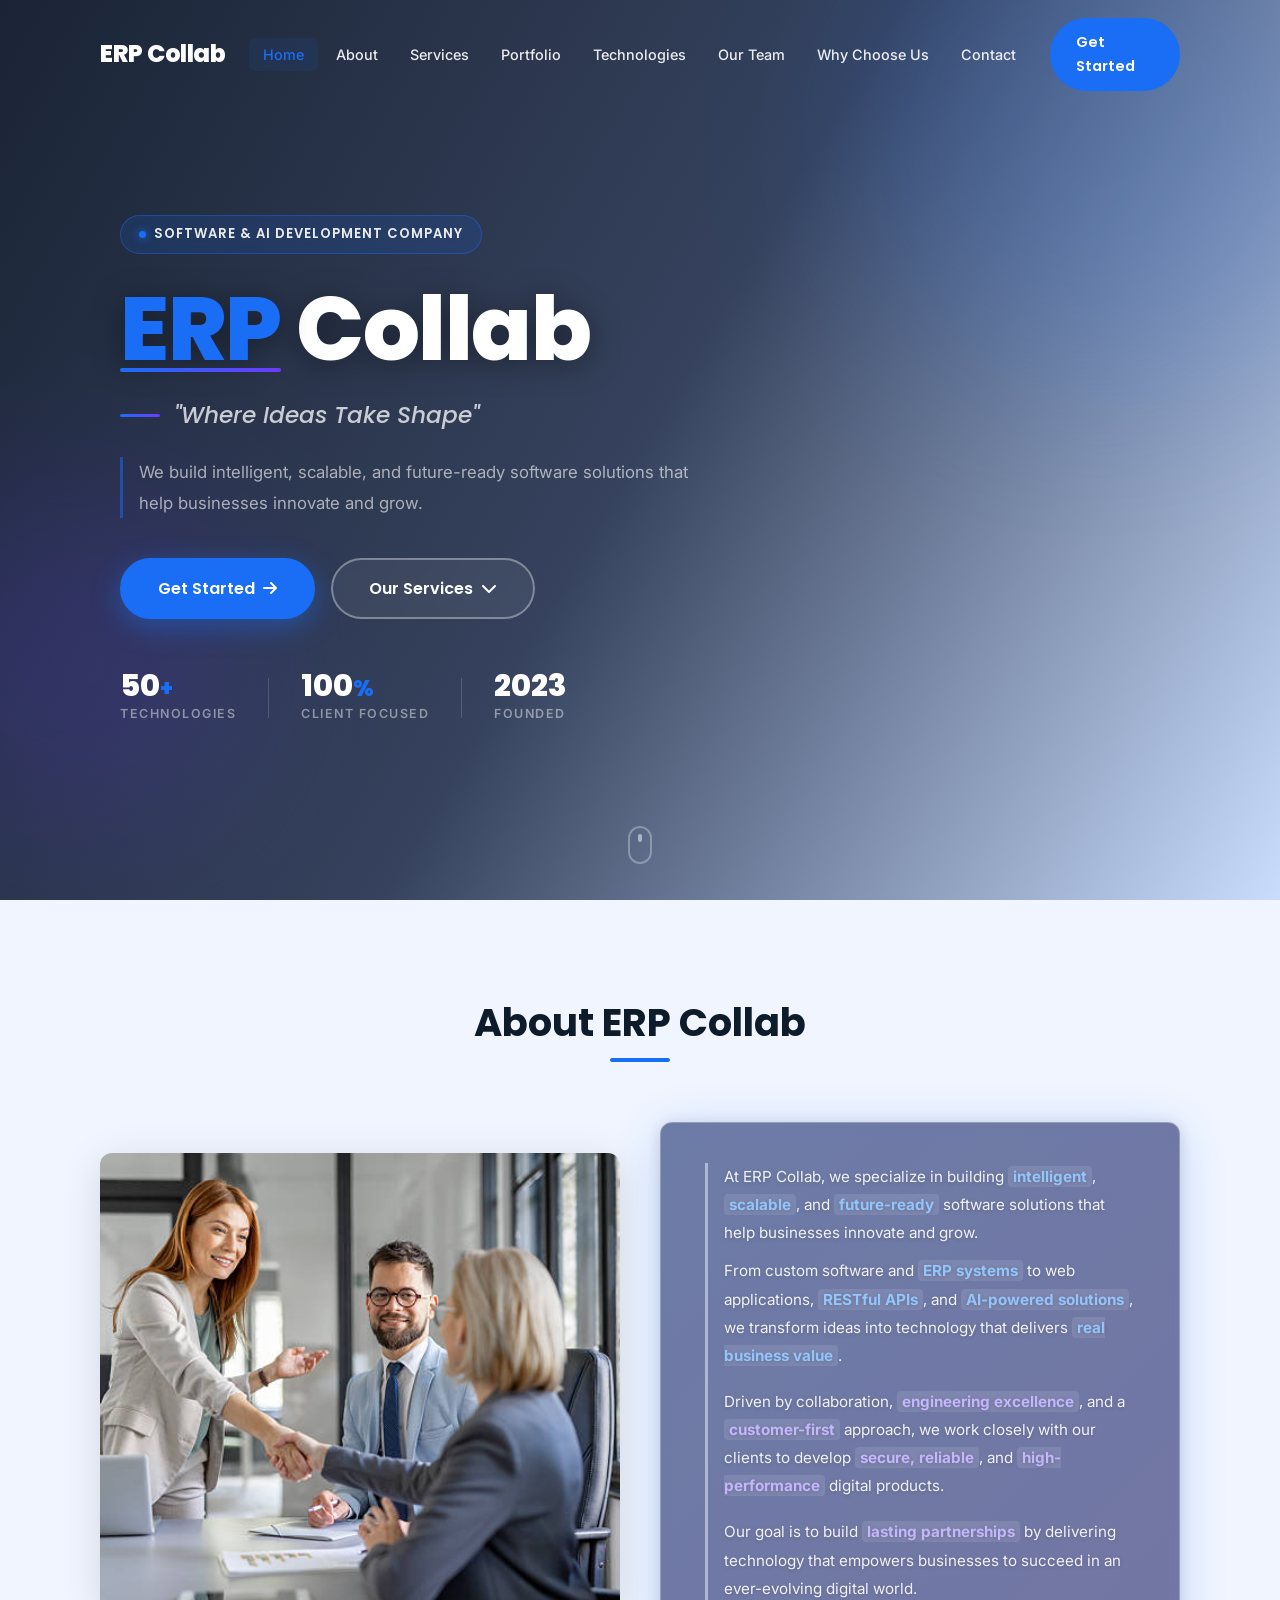
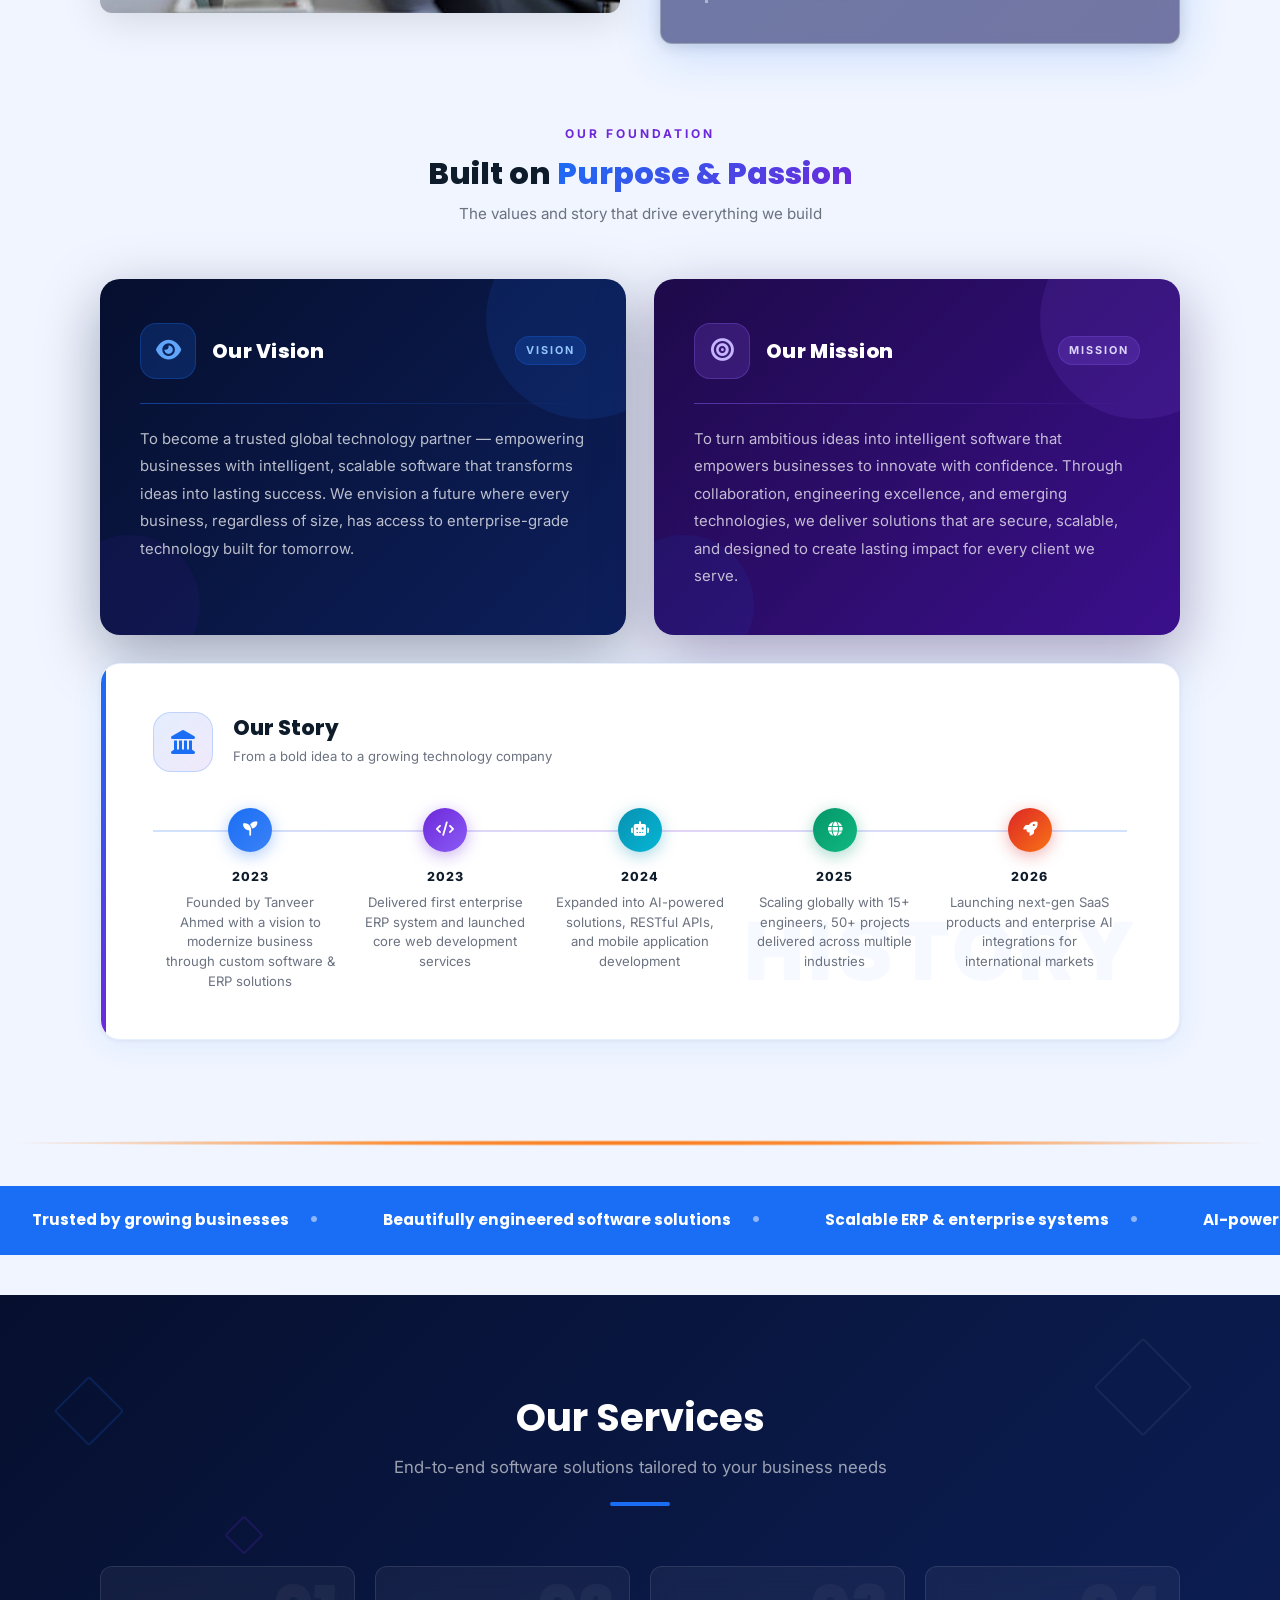
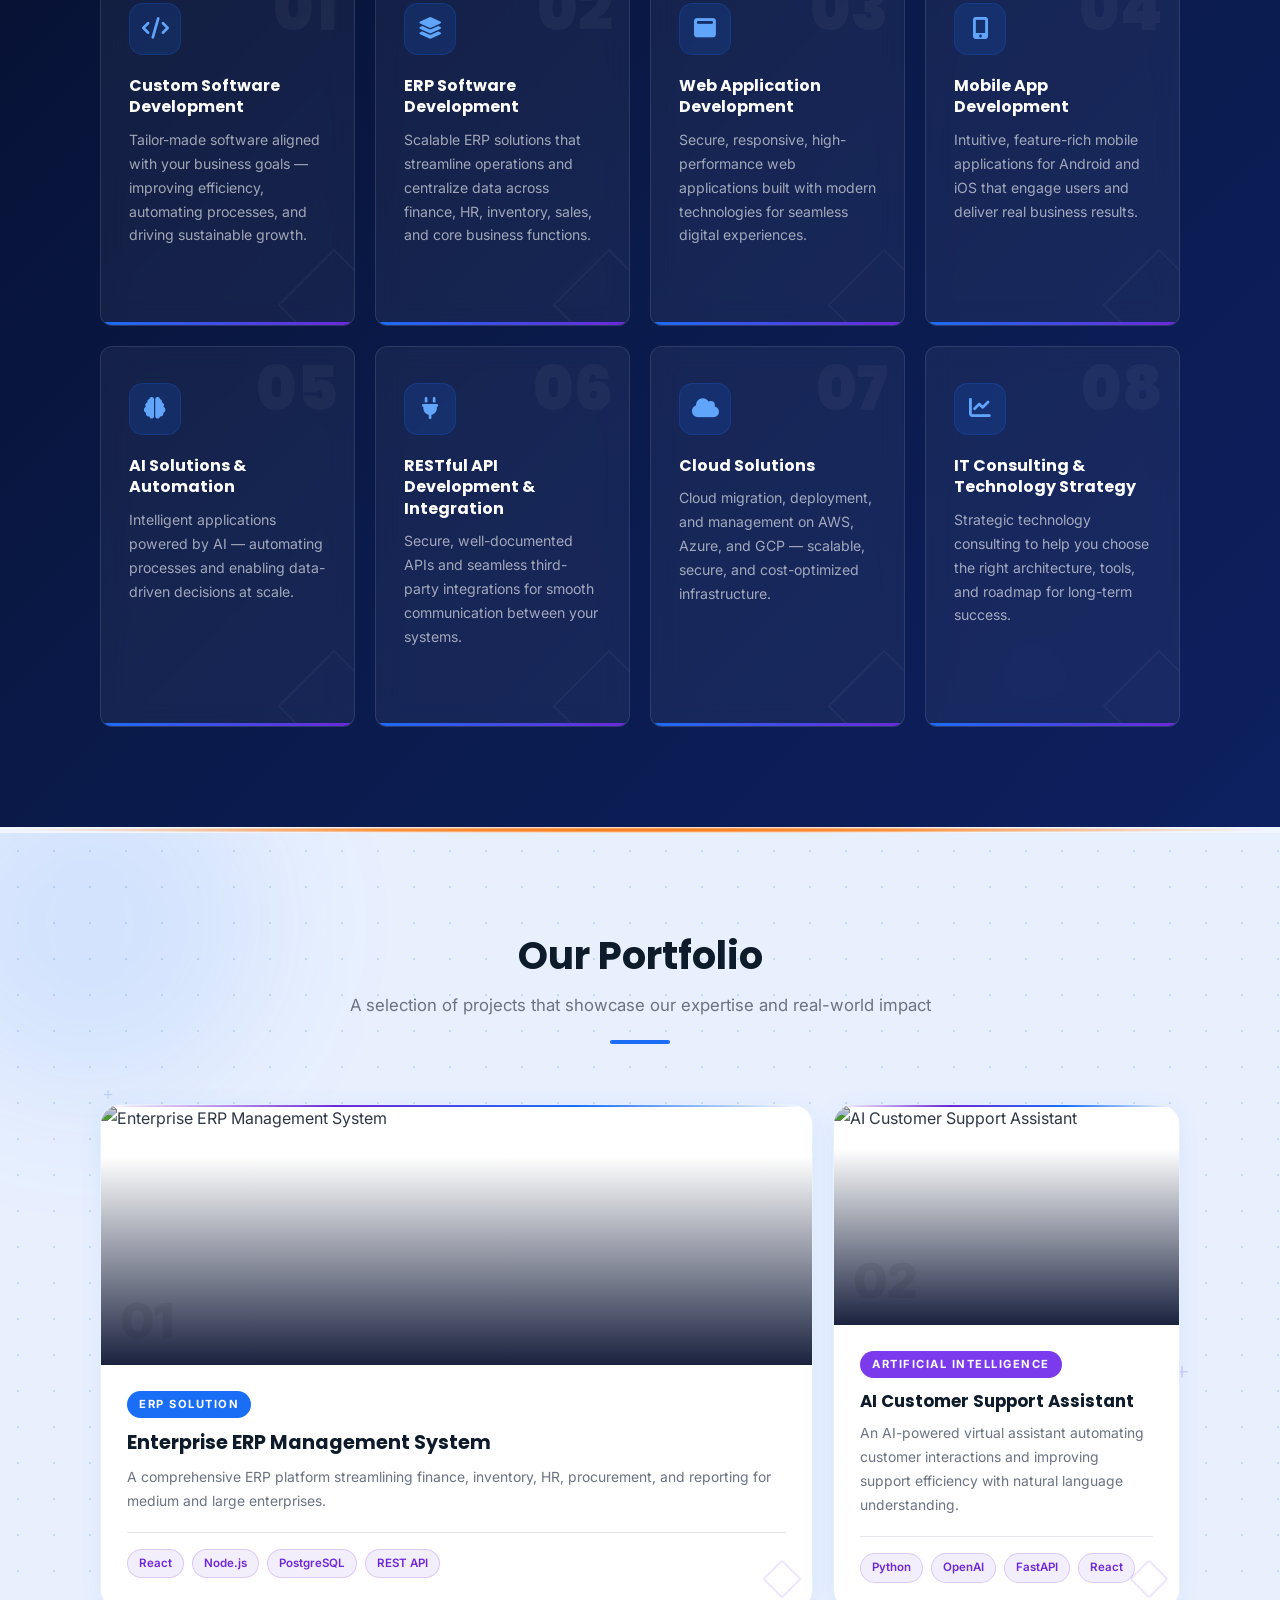
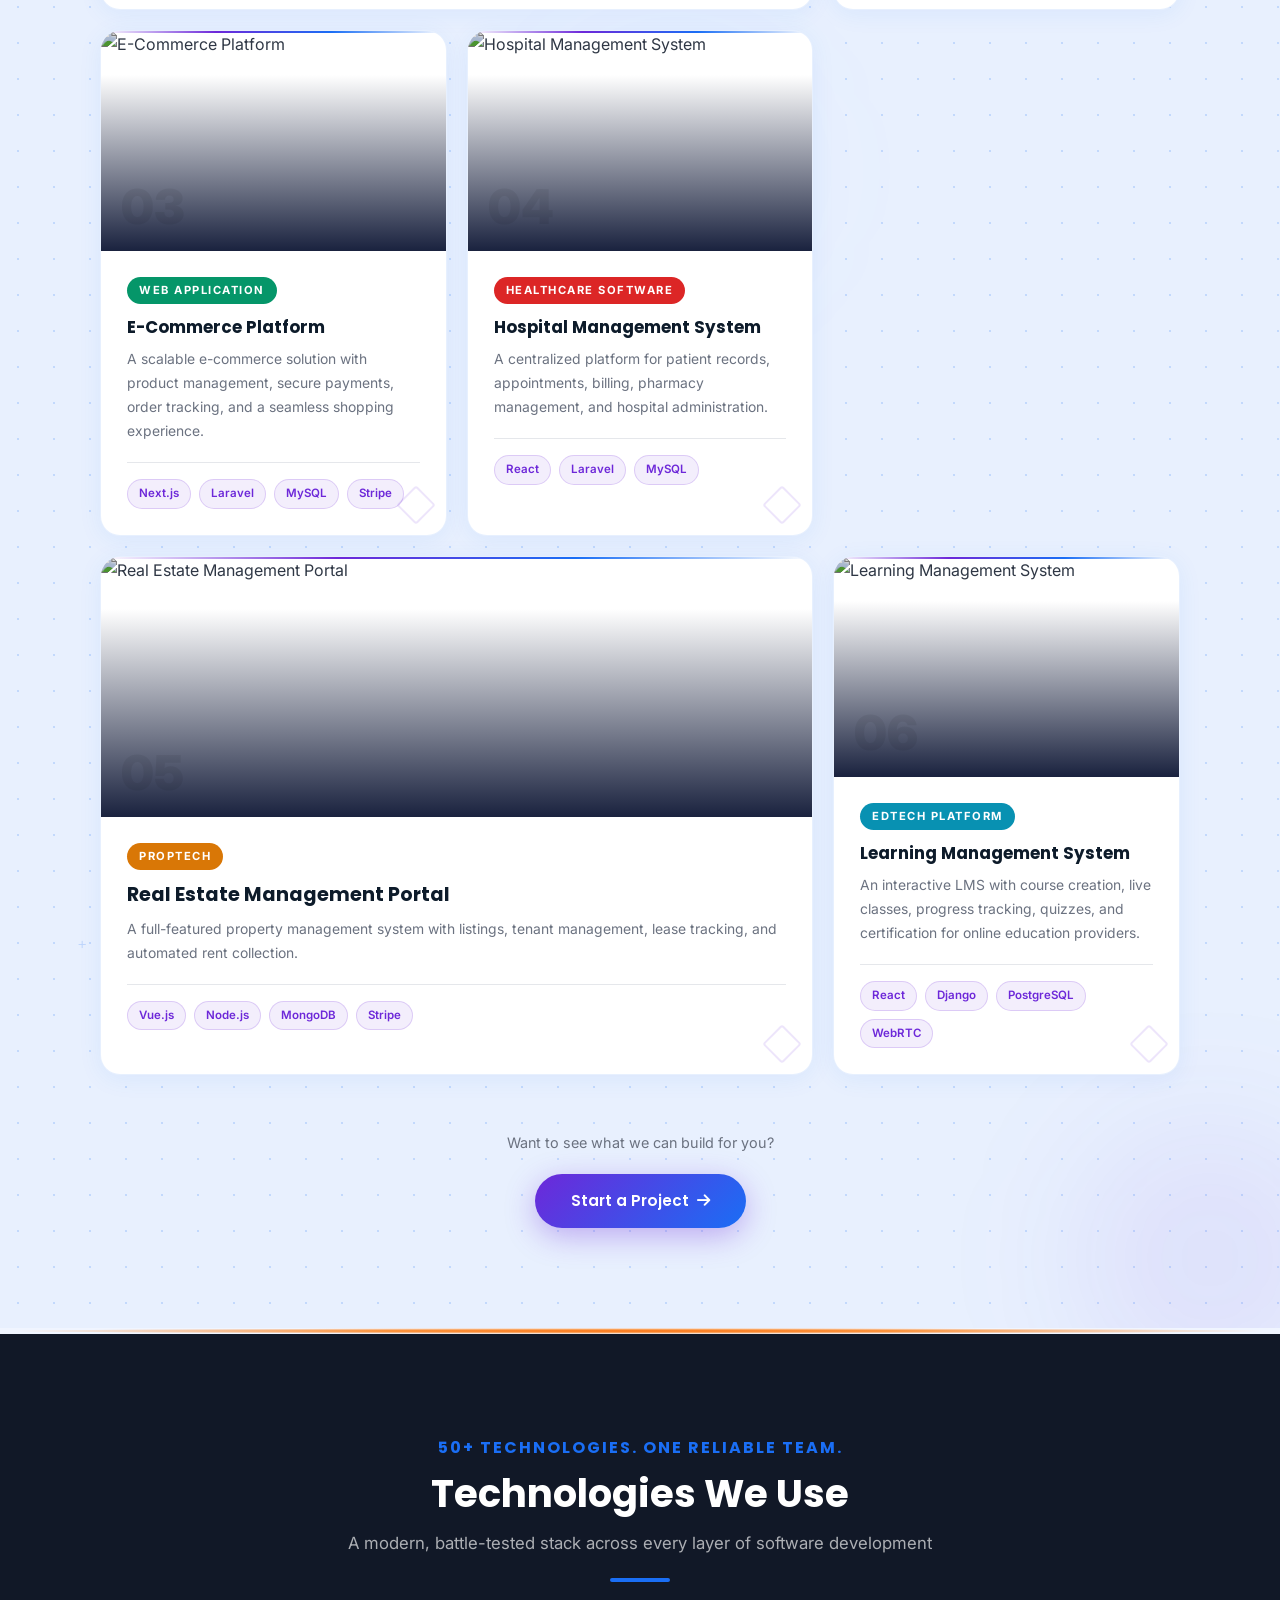
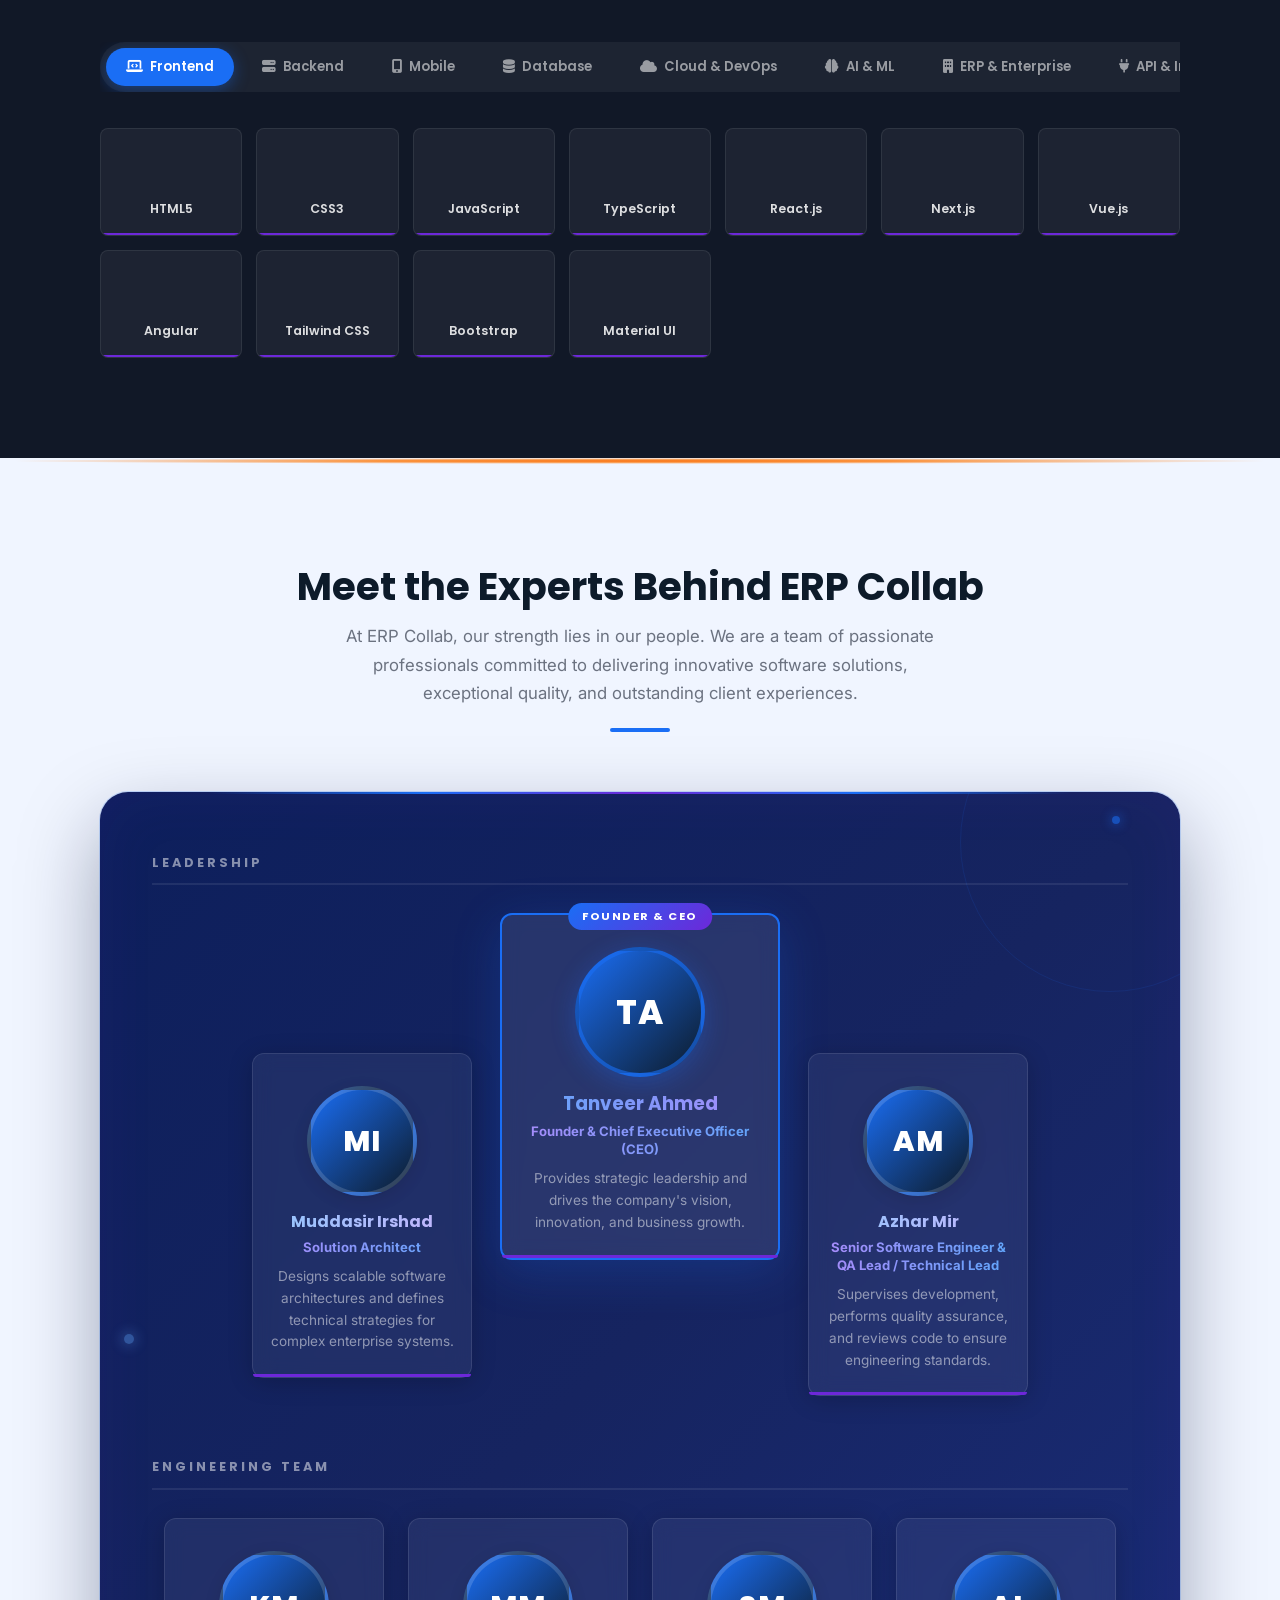
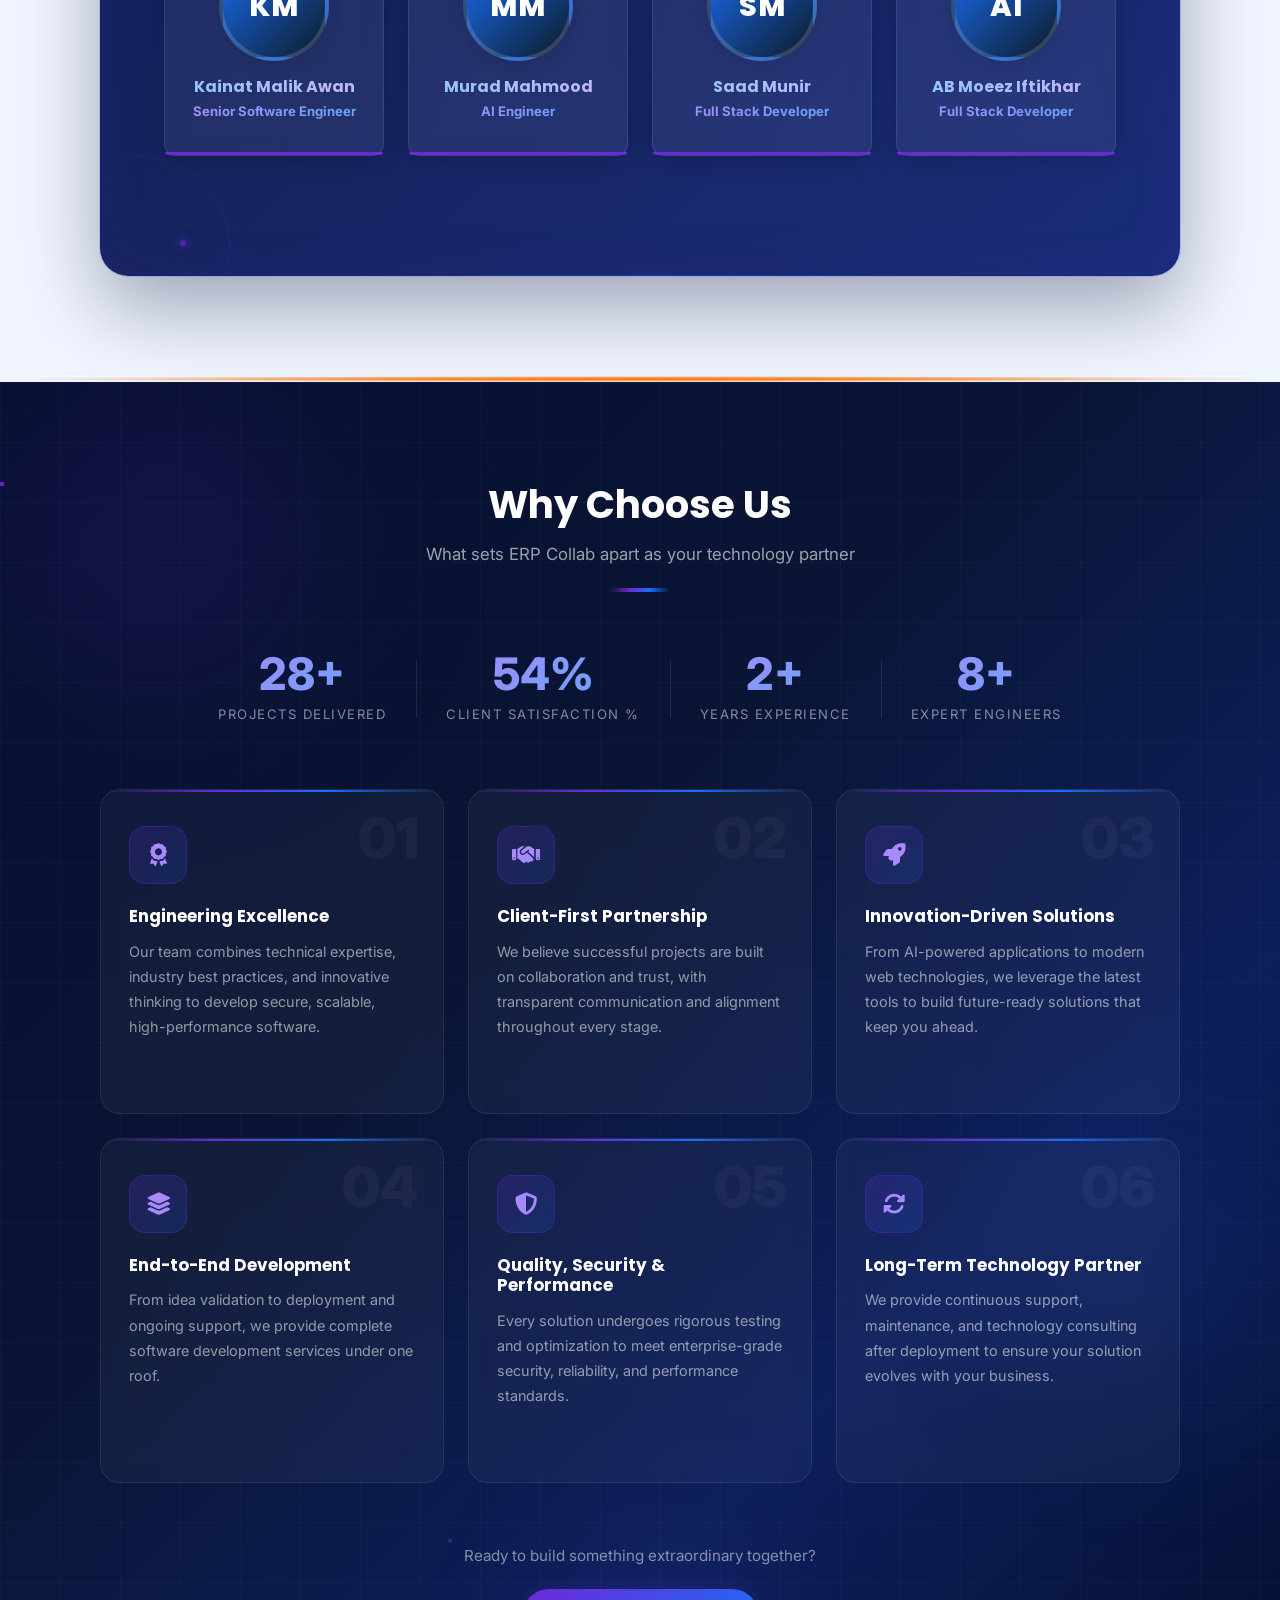
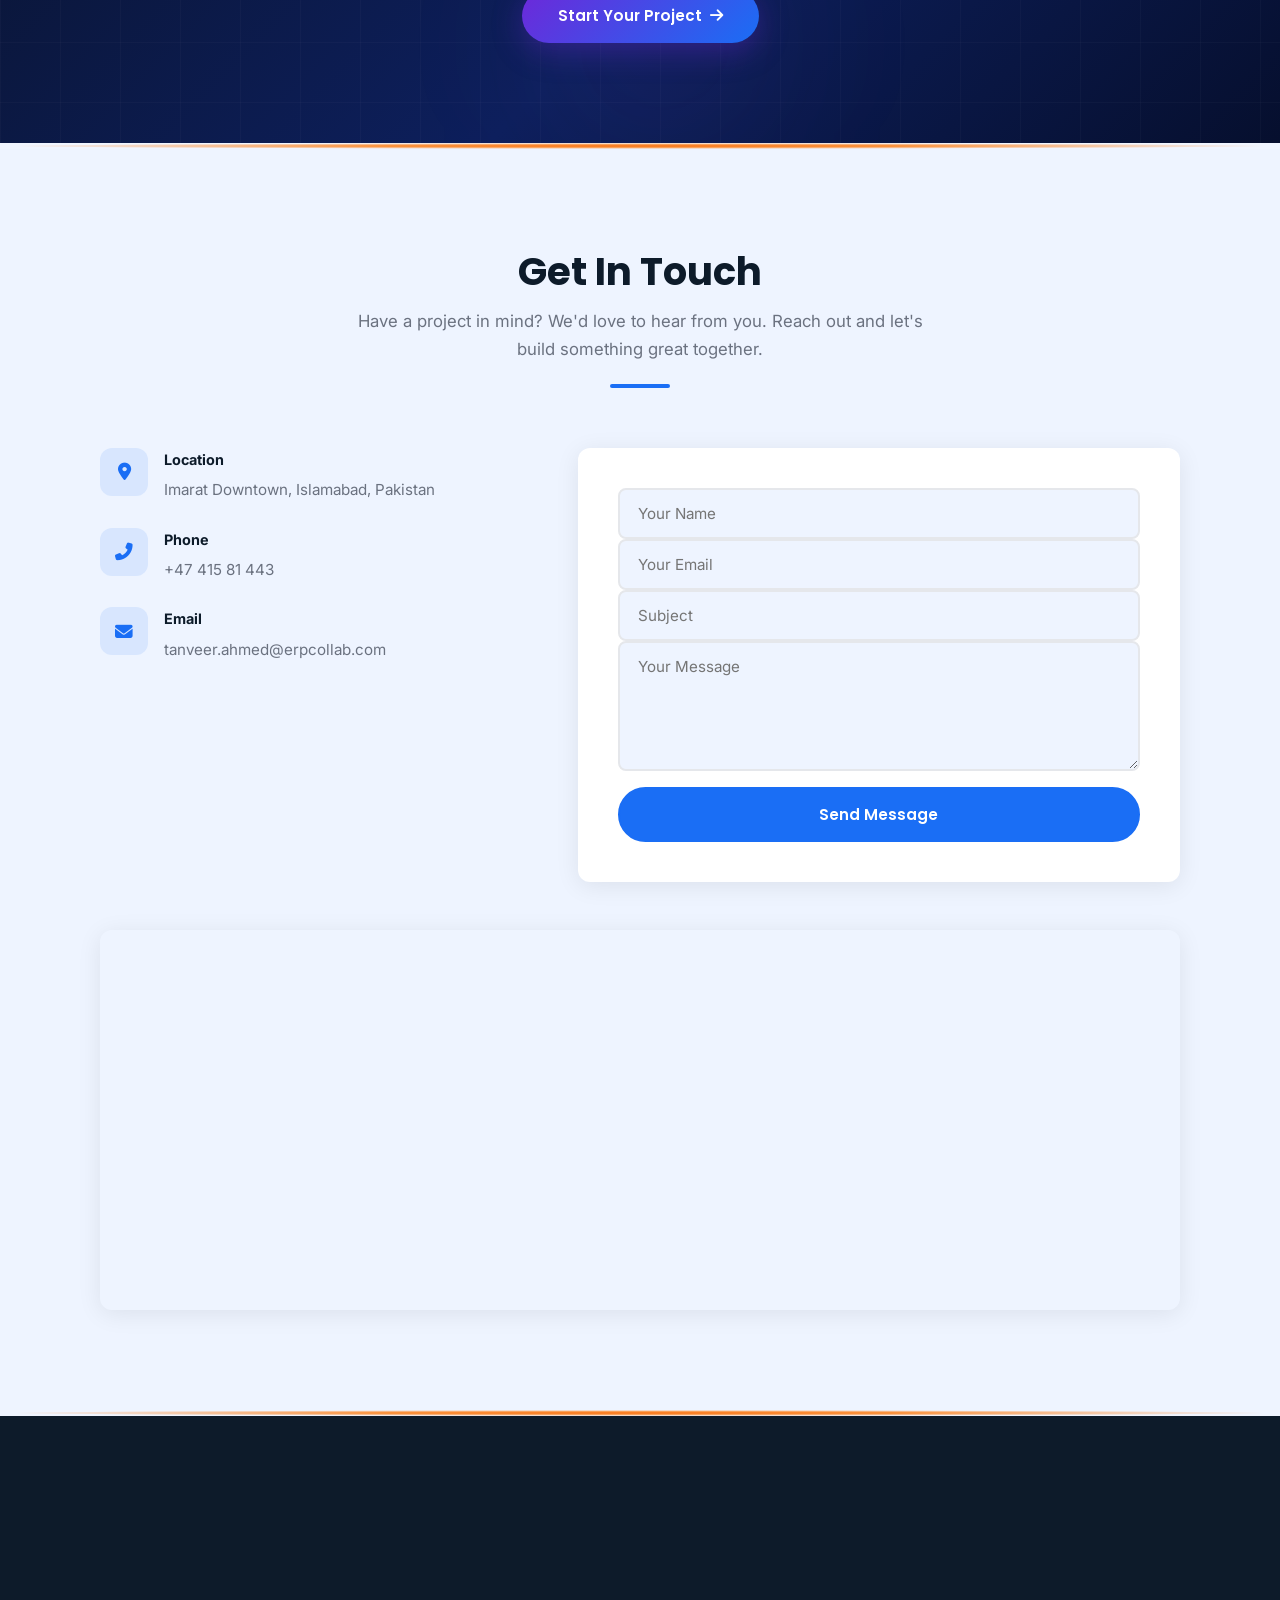
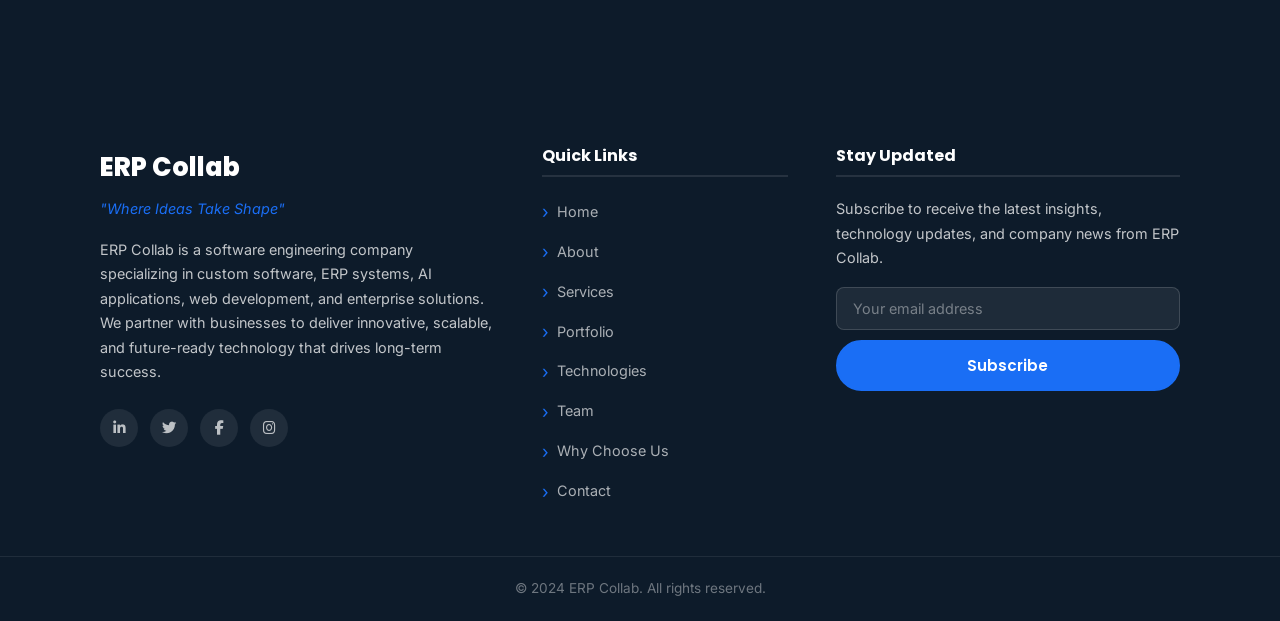
==== commit 770409b5: "Add favicon: ERP Collab logo in browser tab" ====
--- a/index.html
+++ b/index.html
@@ -4,6 +4,7 @@
   <meta charset="UTF-8" />
   <meta name="viewport" content="width=device-width, initial-scale=1.0" />
   <meta name="description" content="ERP Collab — Where Ideas Take Shape. Custom software, ERP systems, AI solutions, web & mobile development." />
+  <link rel="icon" type="image/png" href="assets/erp collab logo.png" />
   <title>ERP Collab — Where Ideas Take Shape</title>
 
   <!-- Fonts -->
--- a/css/global.css
+++ b/css/global.css
@@ -39,6 +39,7 @@
 ul  { list-style: none; }
 
 .container {
+  max-width: 1200px;
   width: 100%;
   margin: 0 auto;
   padding: 0 60px;
--- a/css/portfolio.css
+++ b/css/portfolio.css
@@ -58,8 +58,6 @@
   50%       { transform: translateY(-14px) rotate(15deg); opacity: 1; }
 }
 
-/* Card: remove old ::after dot */
-.pf-card::after { display: none; }
 .pf-diamond {
   position: absolute;
   transform: rotate(45deg);
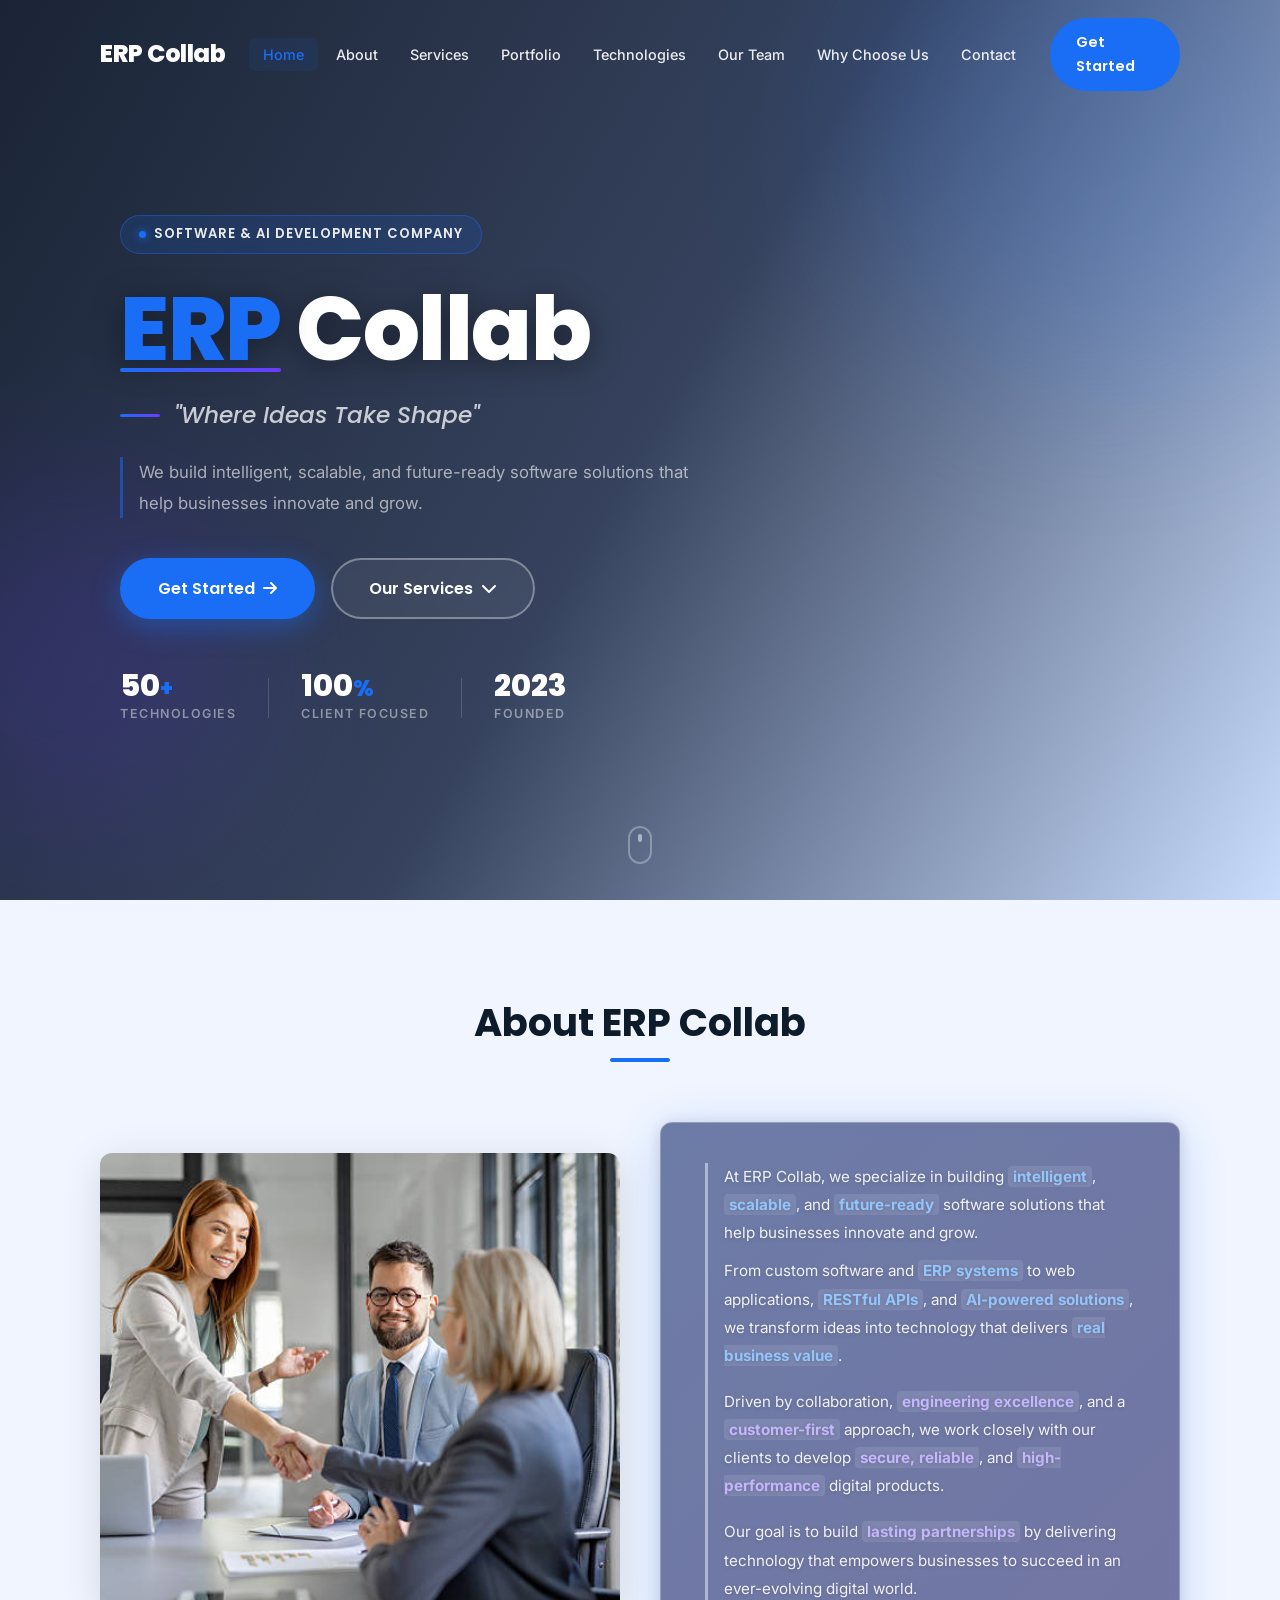
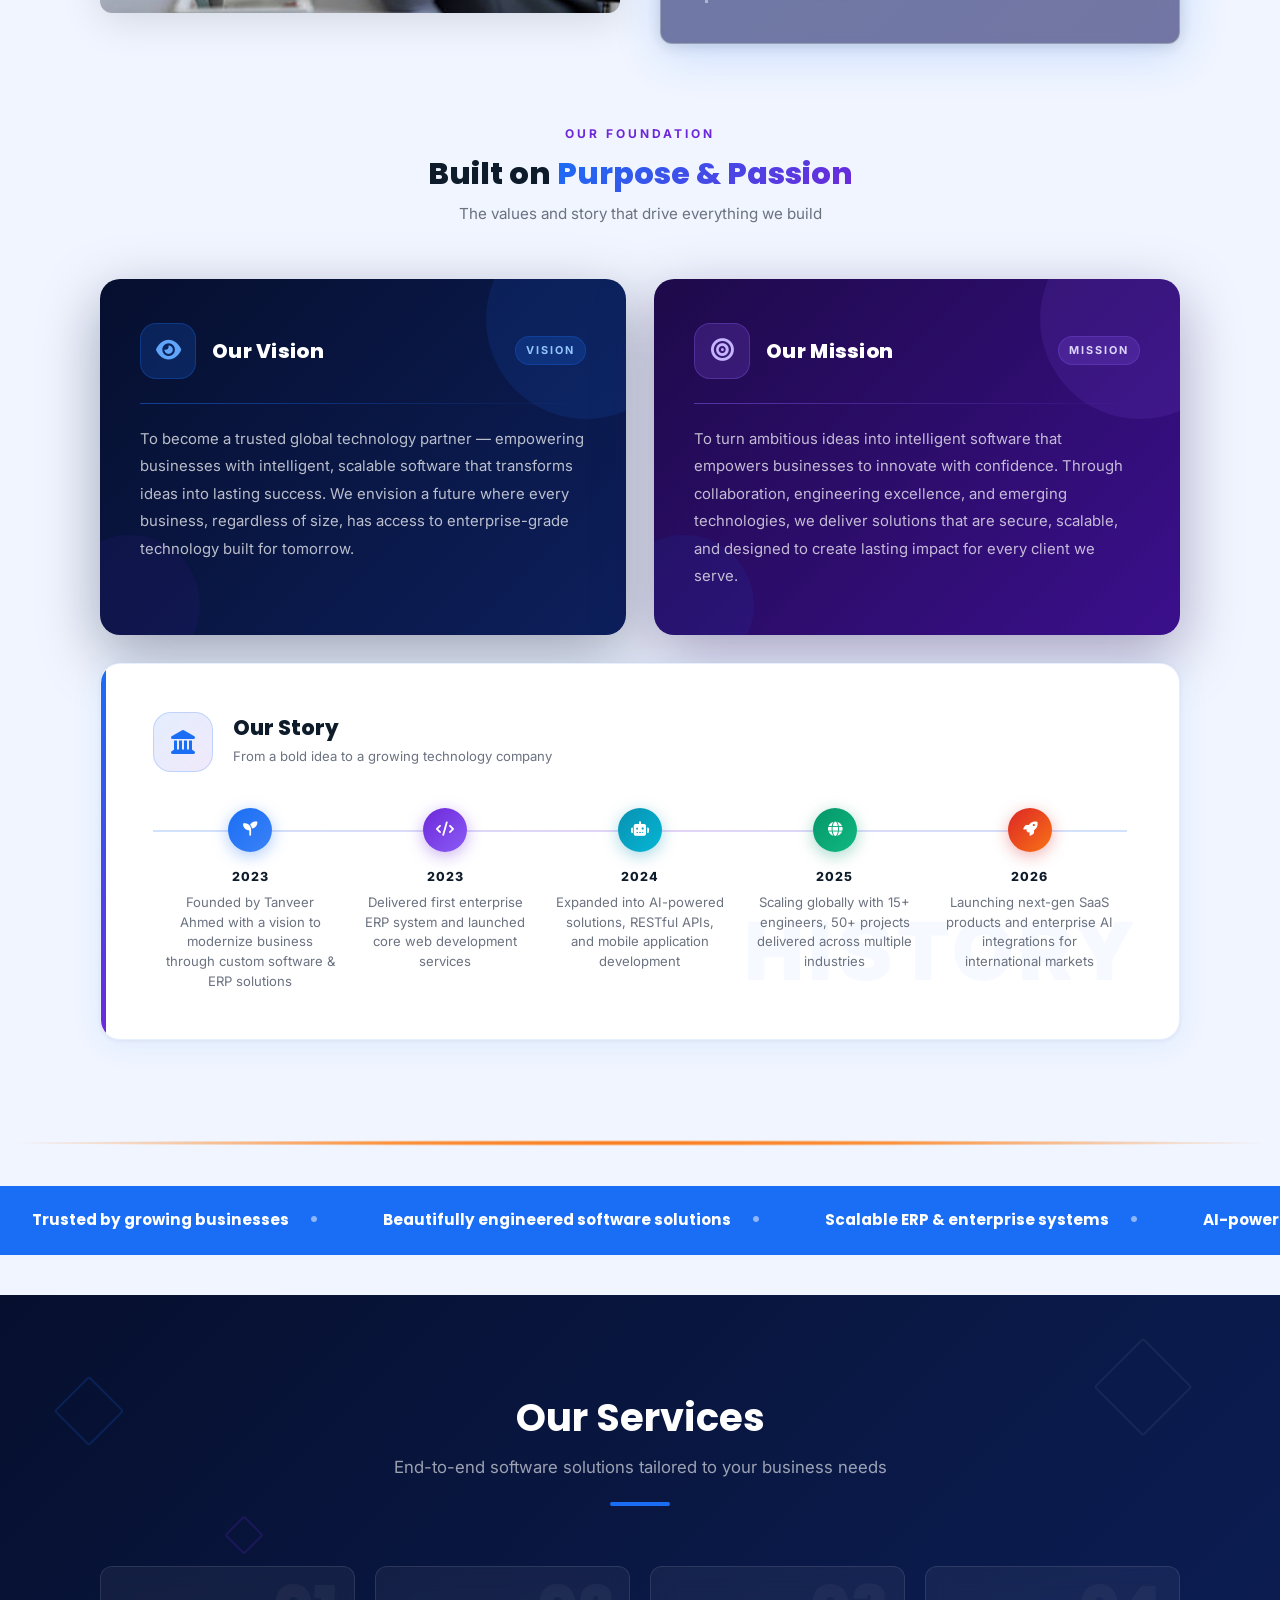
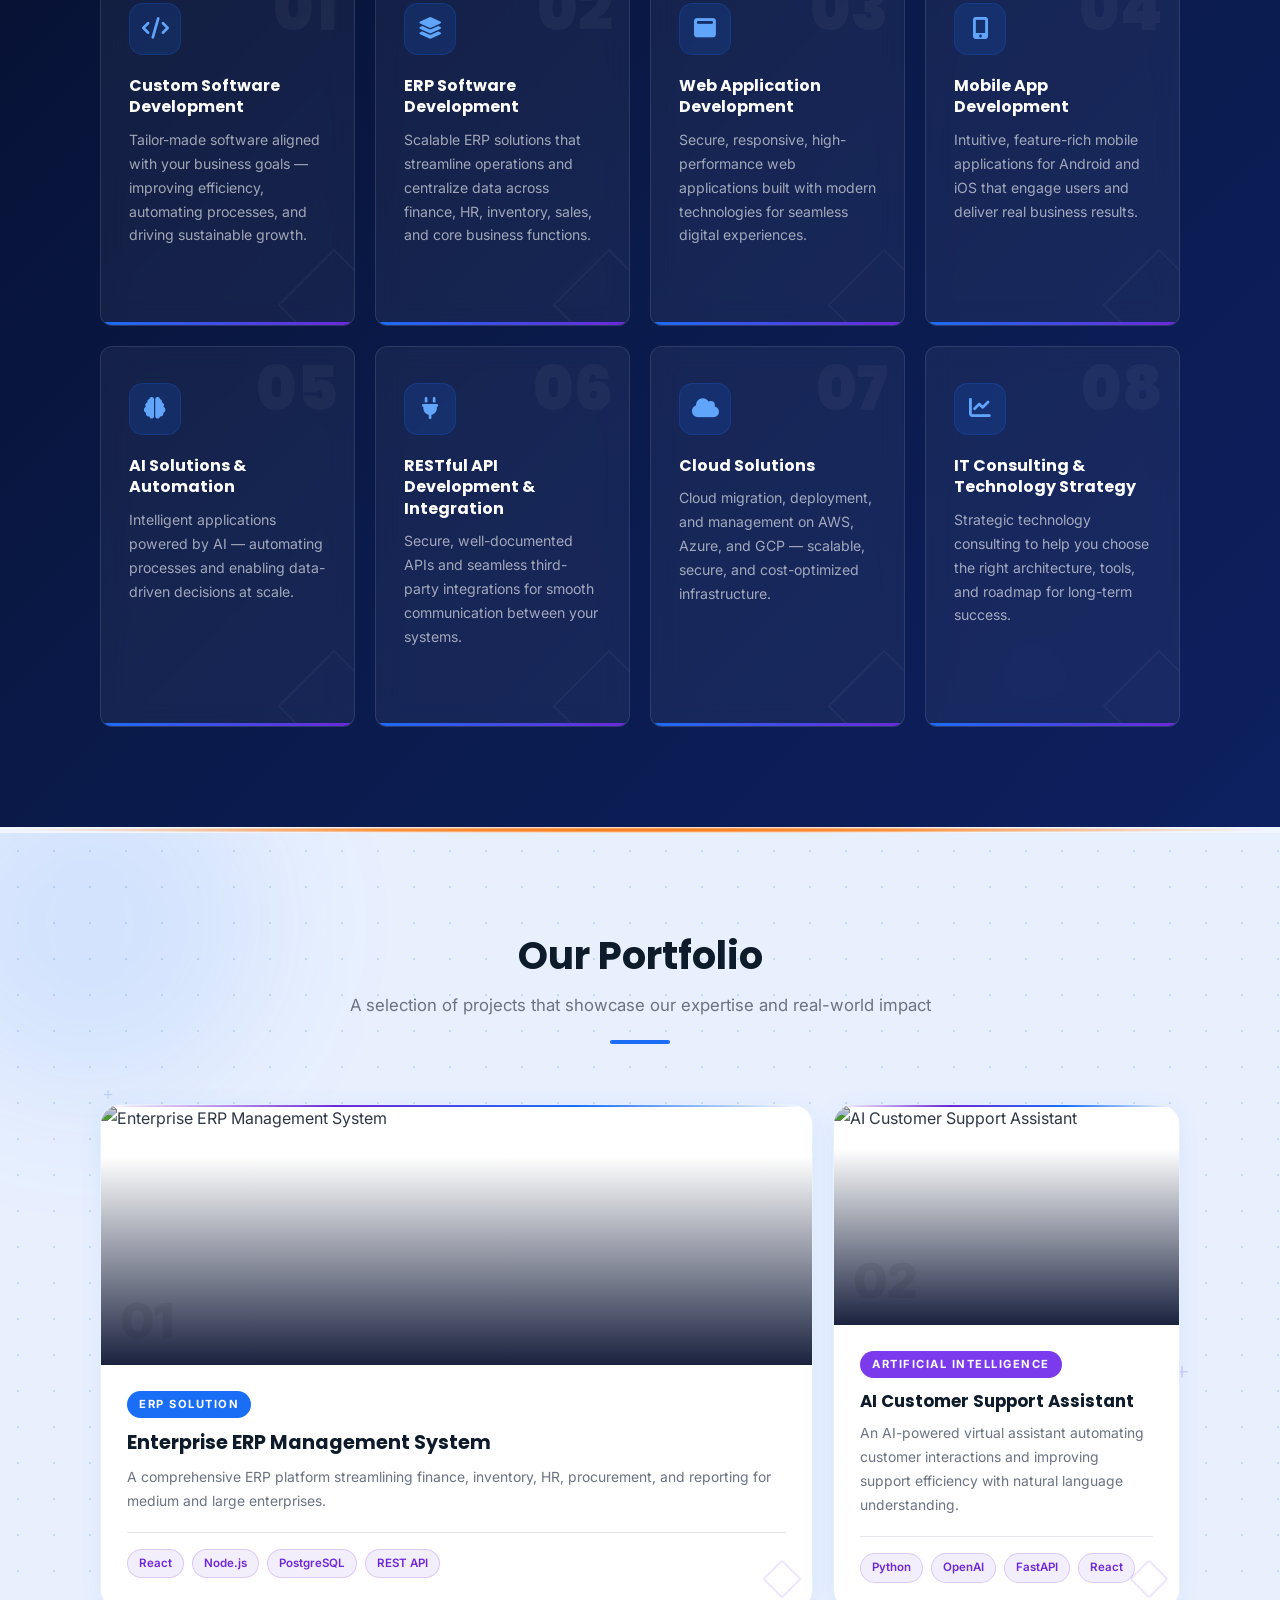
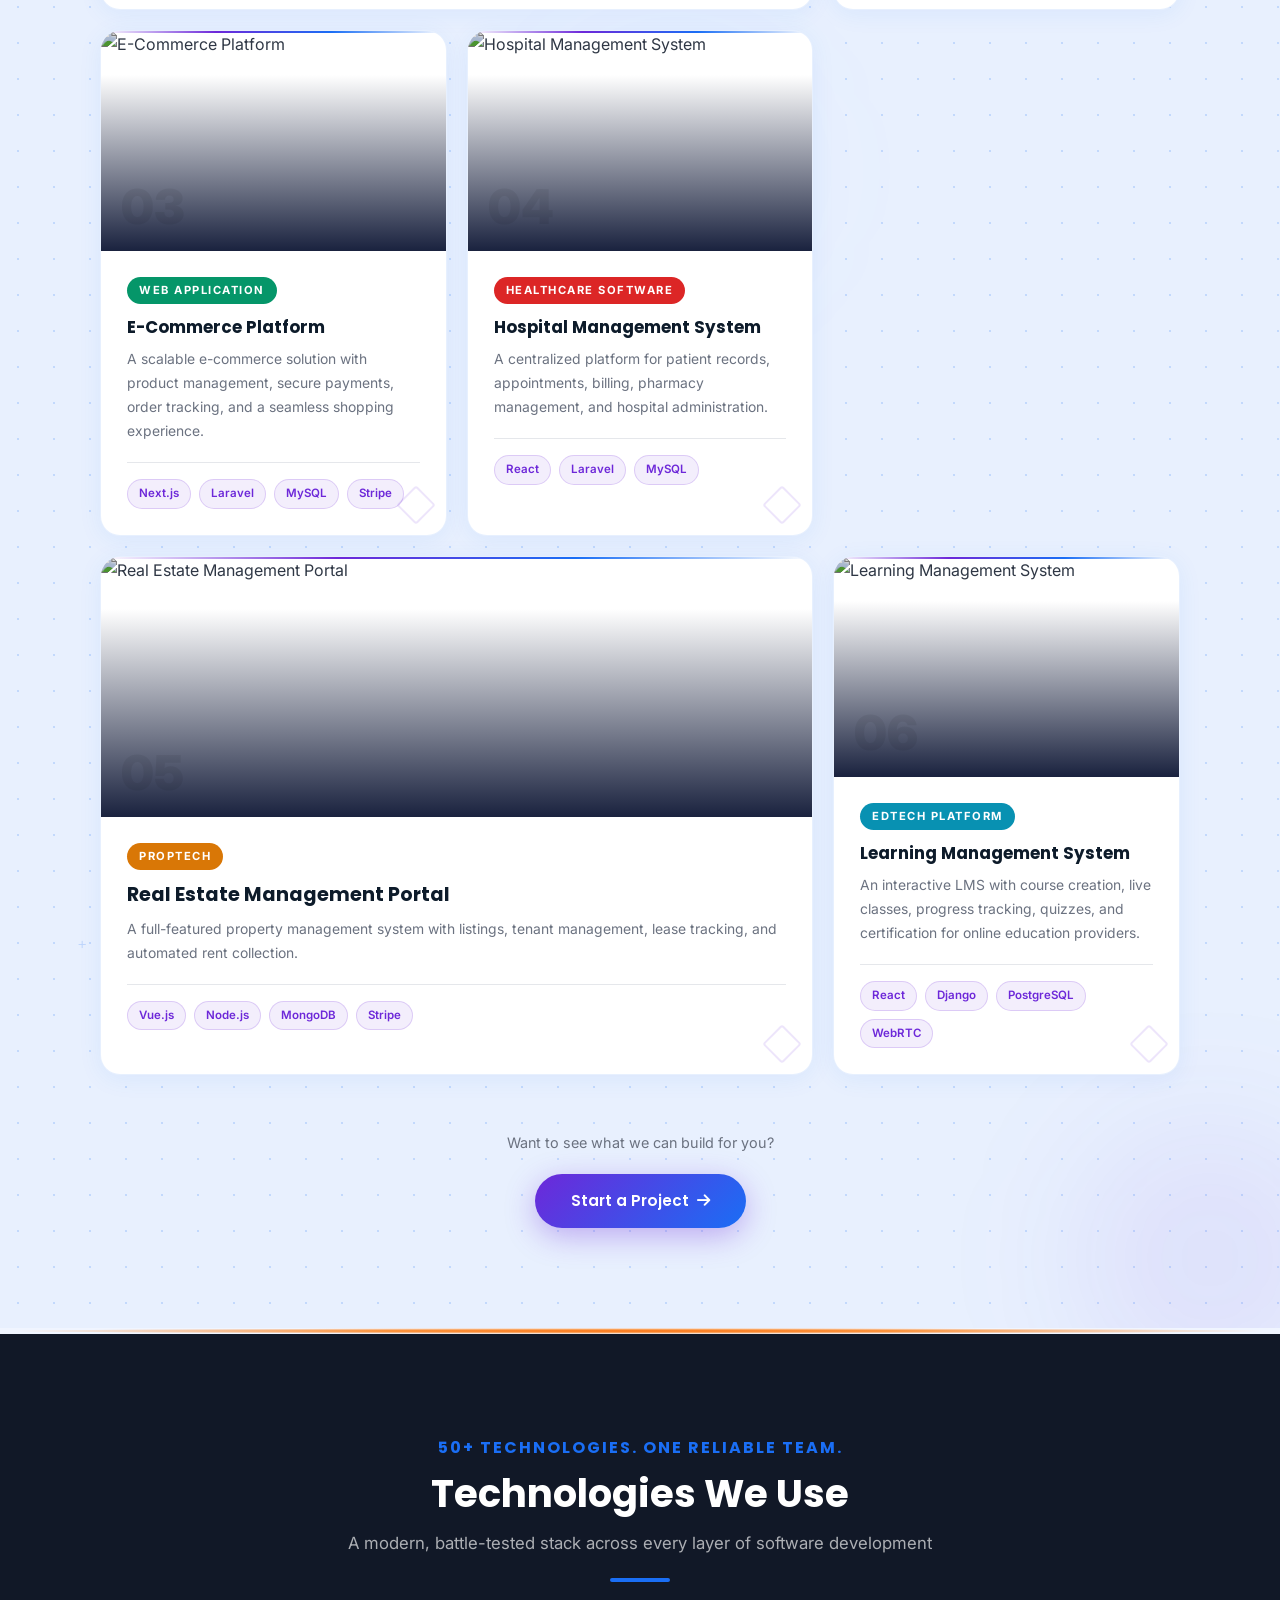
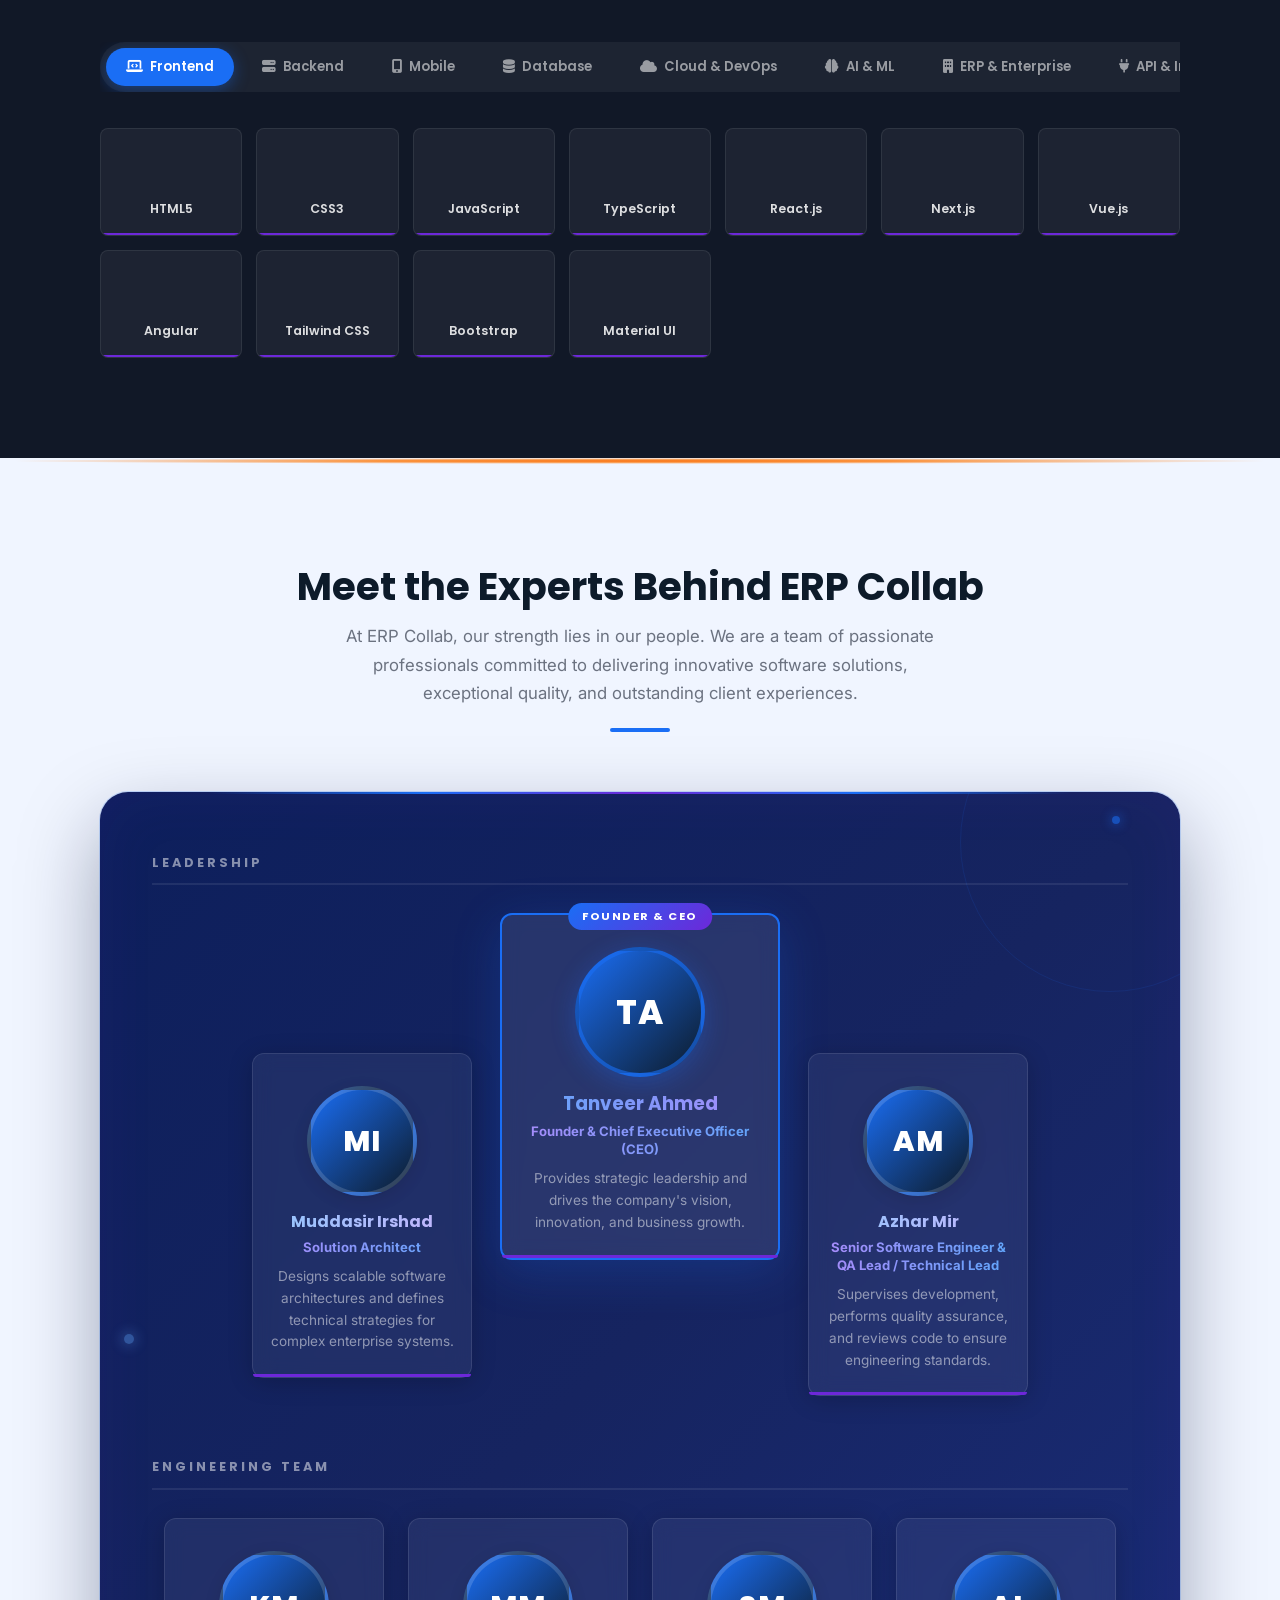
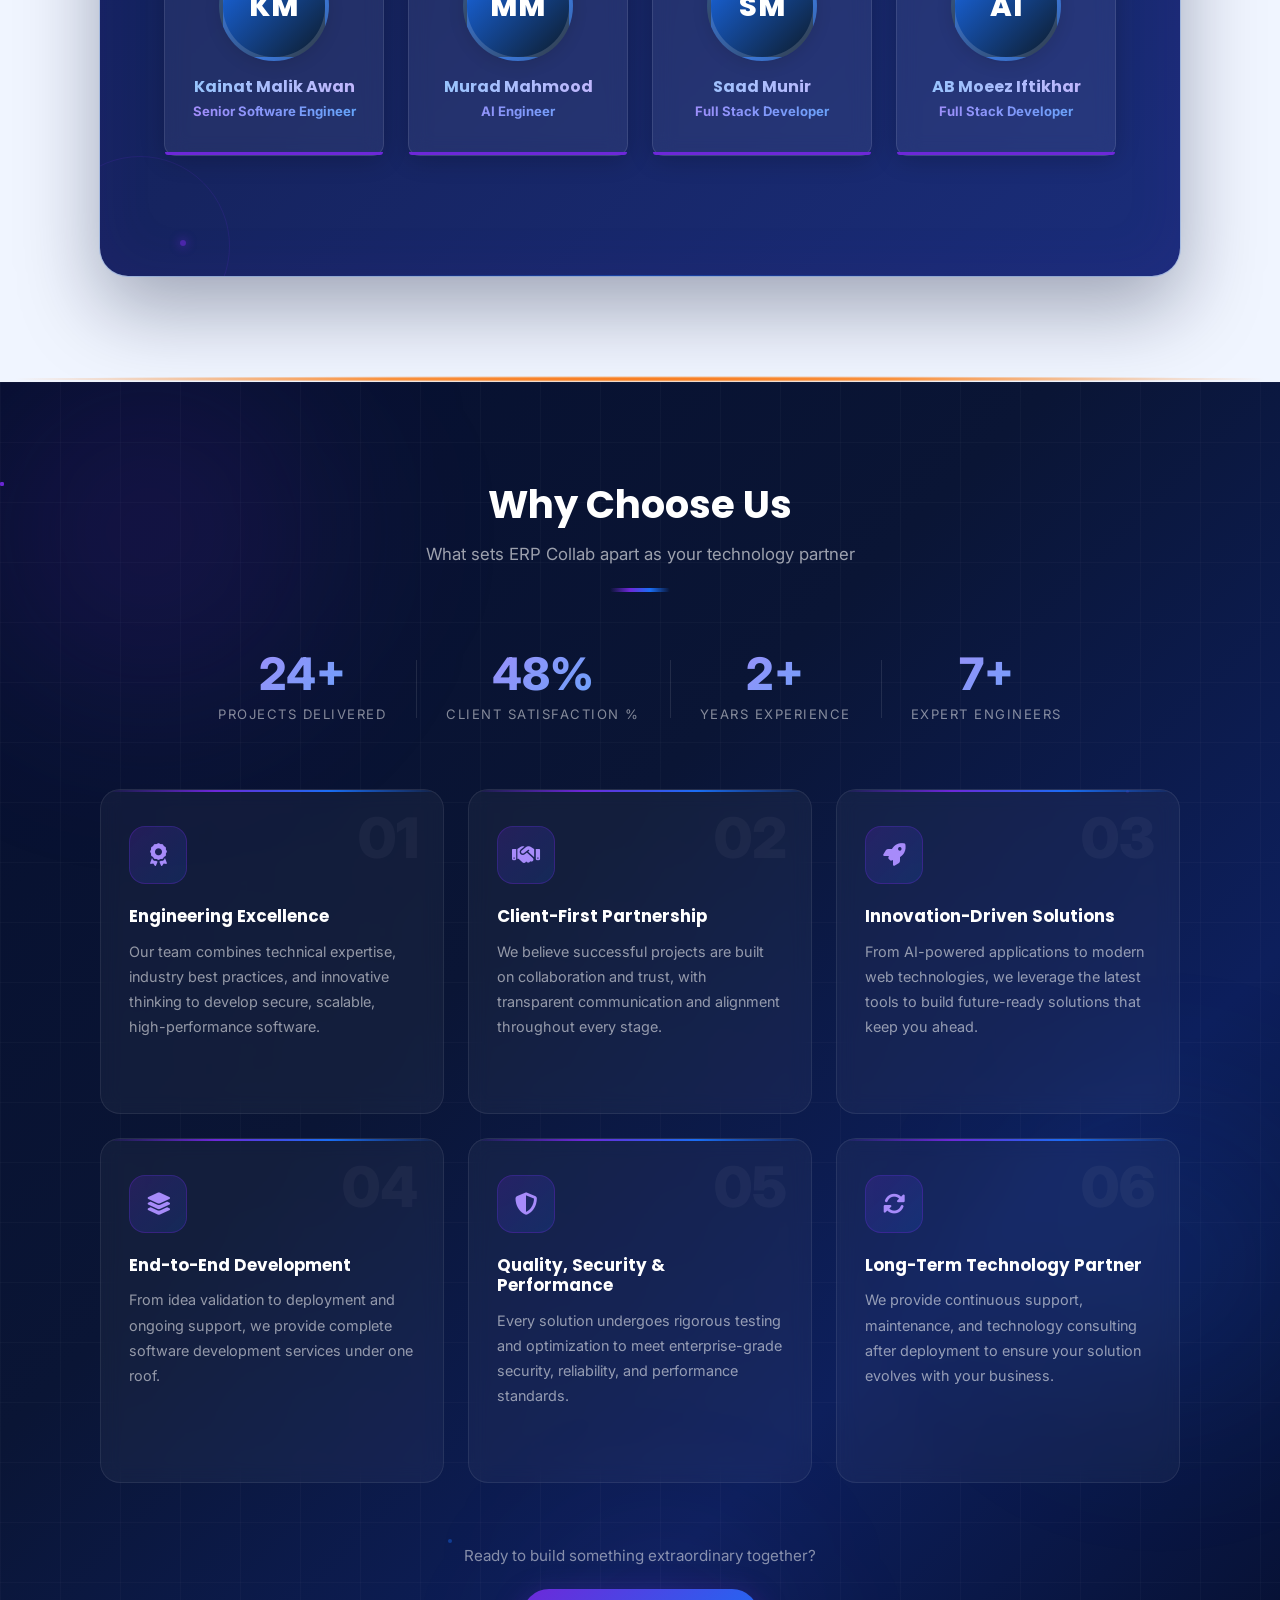
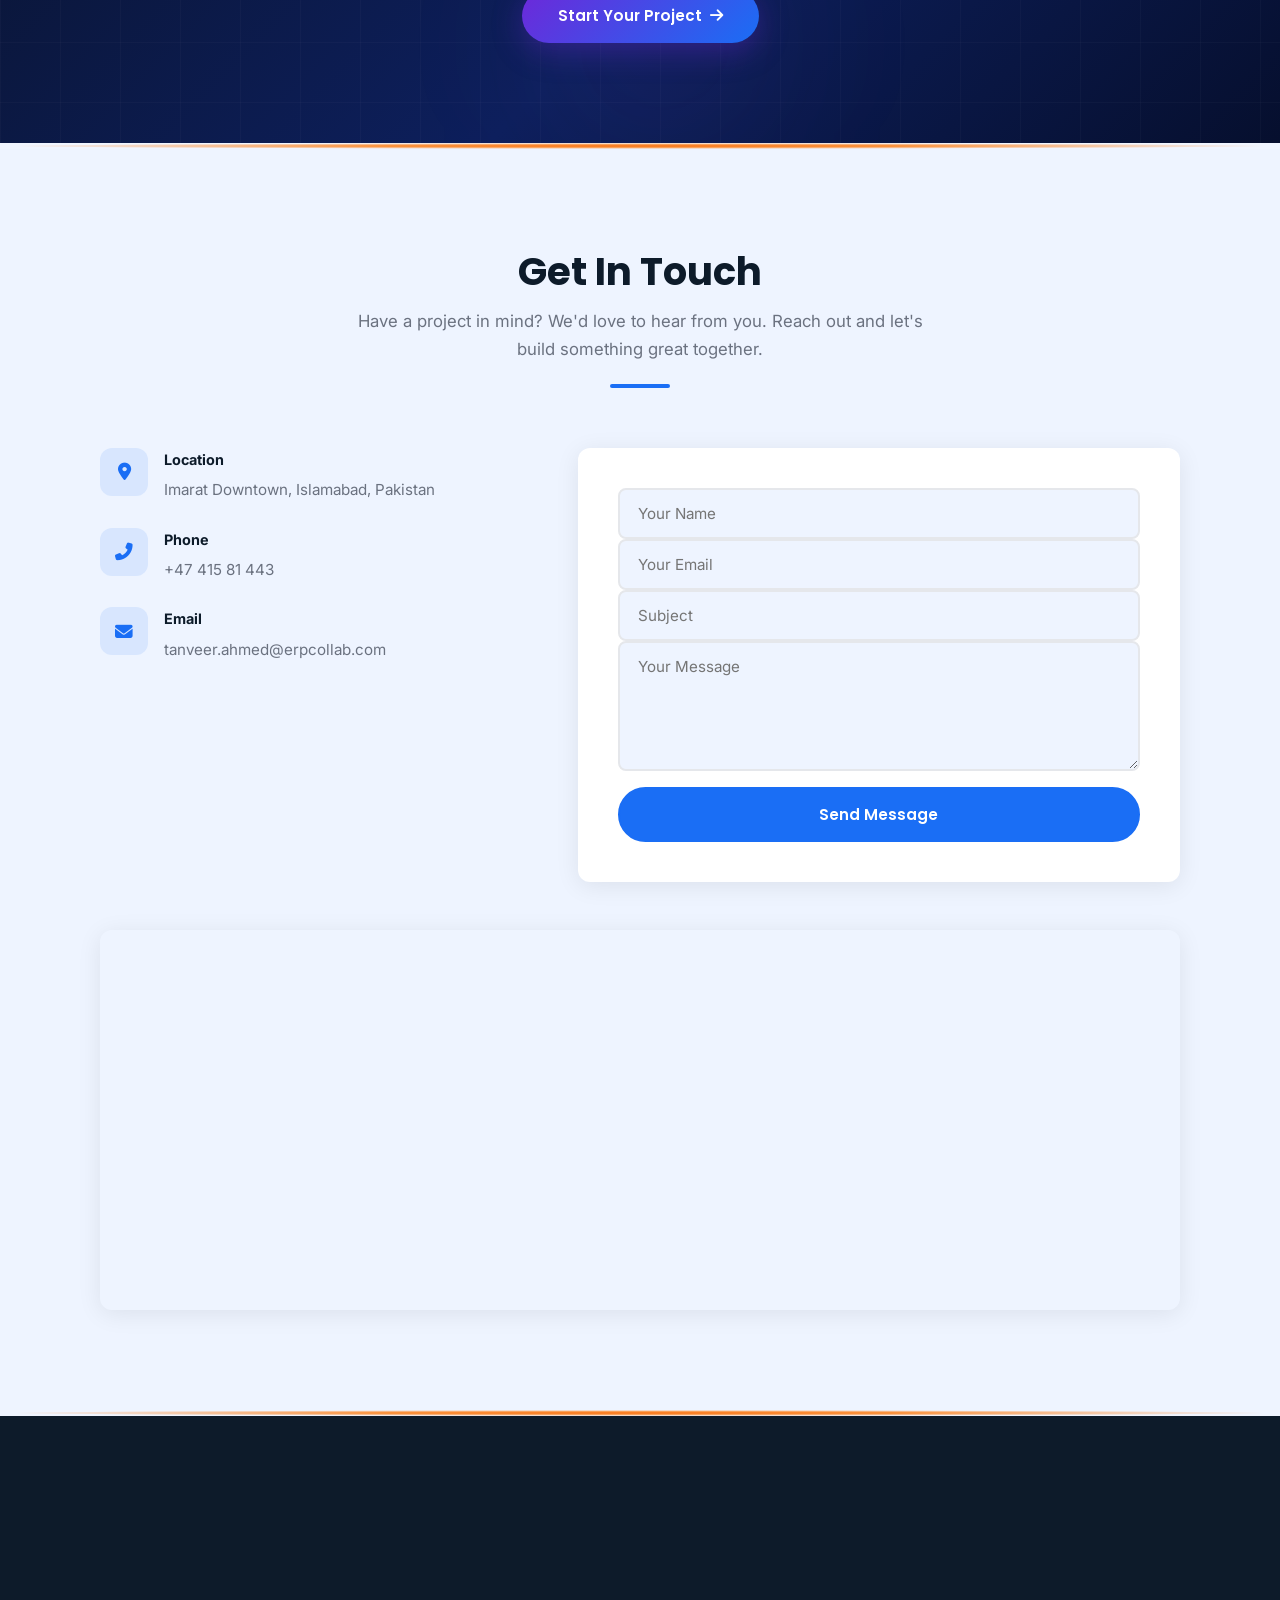
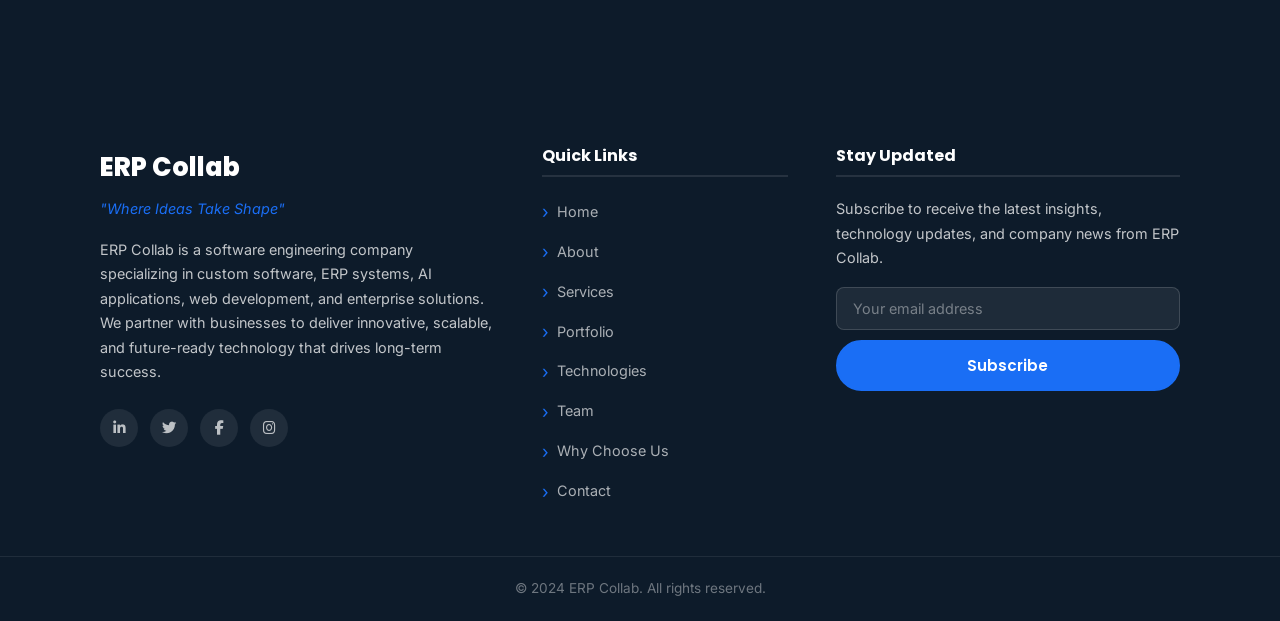
==== commit ca0082d3: "Fix favicon: crop center symbol from logo, proper 64x64 square" ====
--- a/index.html
+++ b/index.html
@@ -4,7 +4,8 @@
   <meta charset="UTF-8" />
   <meta name="viewport" content="width=device-width, initial-scale=1.0" />
   <meta name="description" content="ERP Collab — Where Ideas Take Shape. Custom software, ERP systems, AI solutions, web & mobile development." />
-  <link rel="icon" type="image/png" href="assets/erp collab logo.png" />
+  <link rel="icon" type="image/png" href="assets/favicon.png" sizes="64x64" />
+  <link rel="apple-touch-icon" href="assets/favicon.png" />
   <title>ERP Collab — Where Ideas Take Shape</title>
 
   <!-- Fonts -->
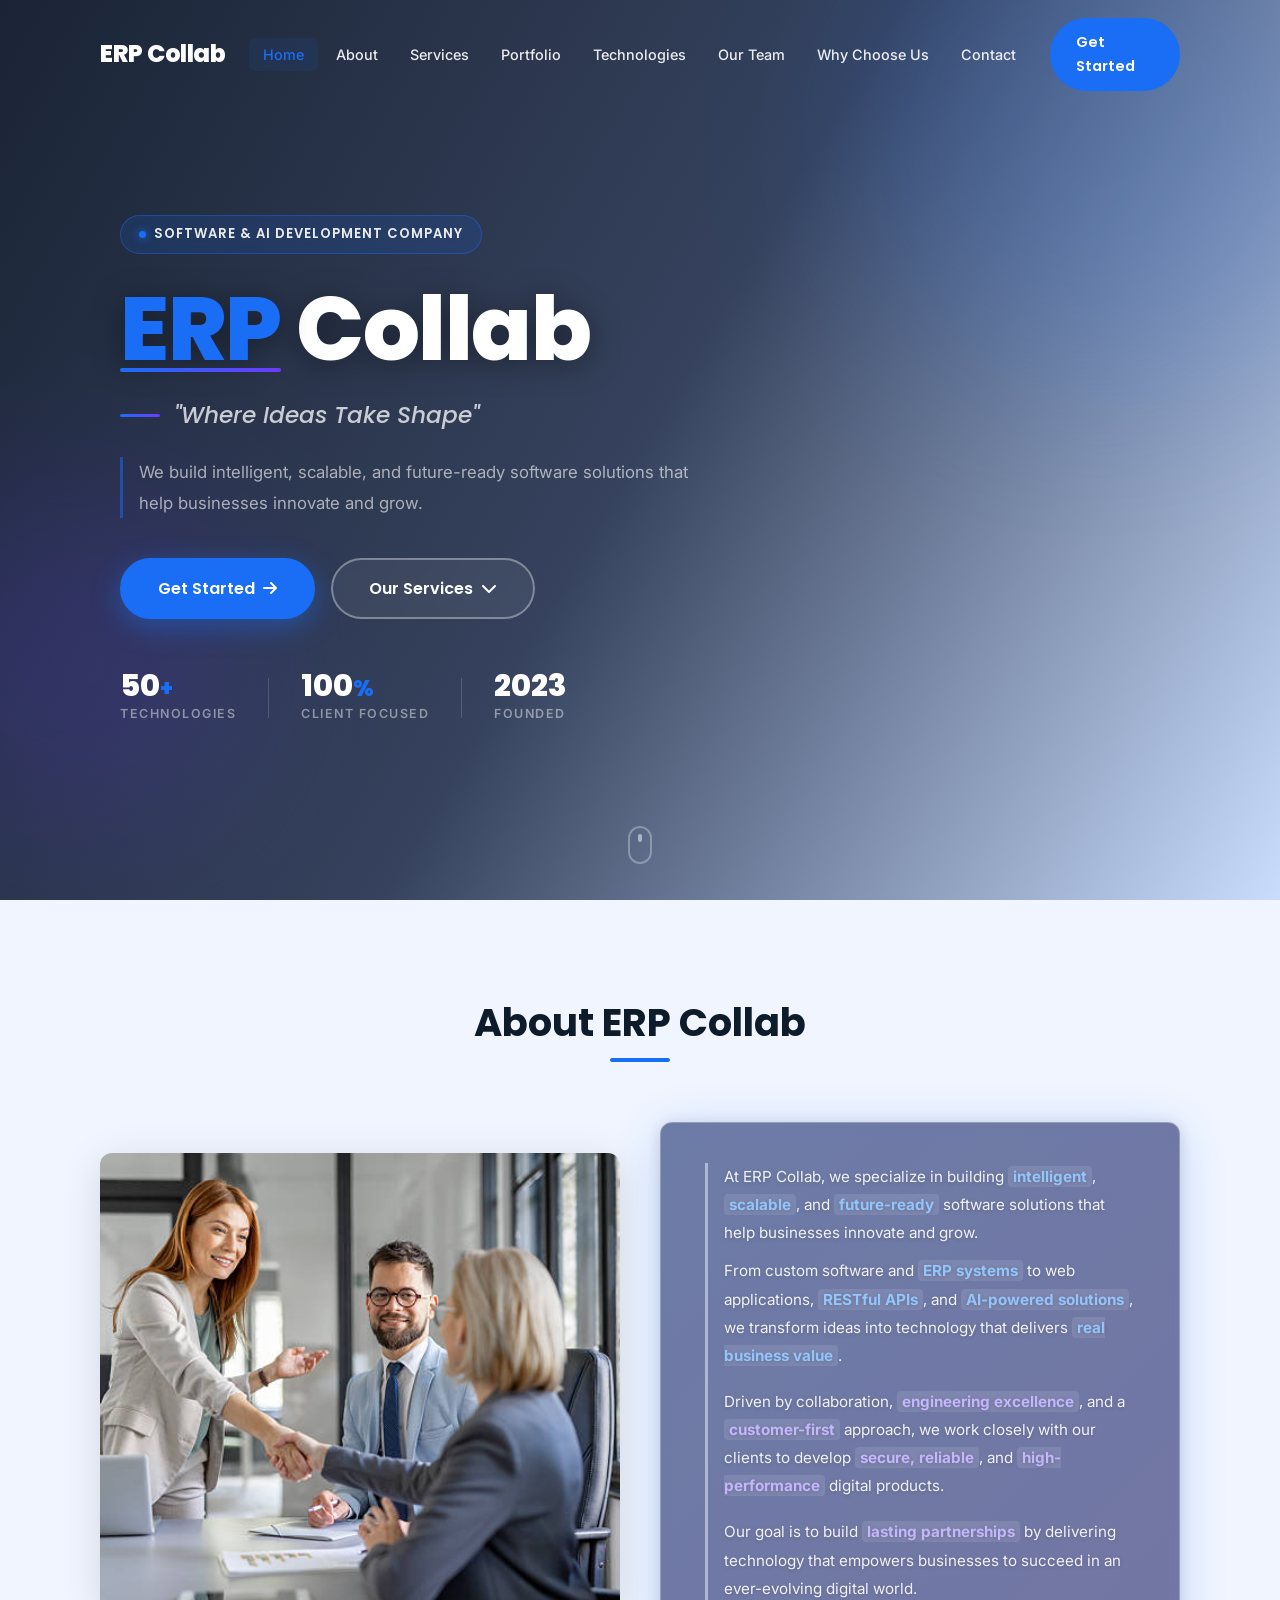
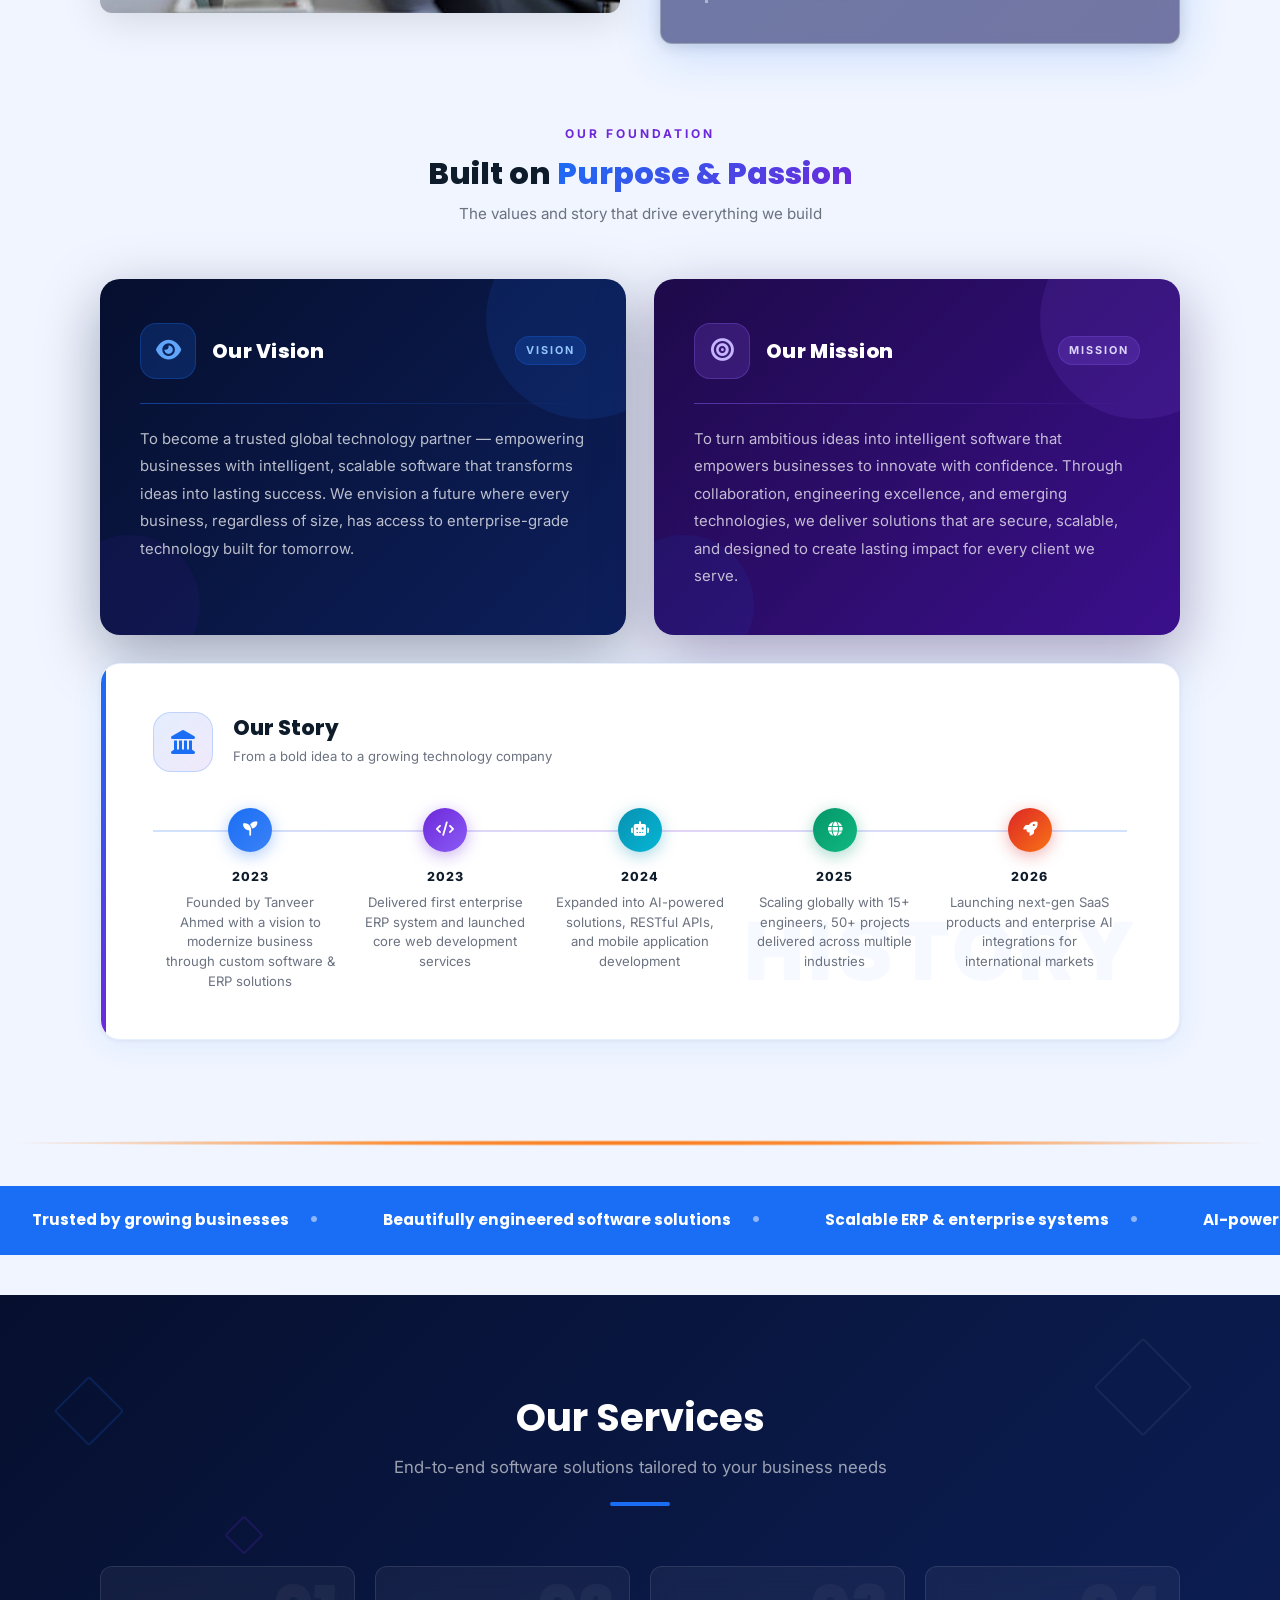
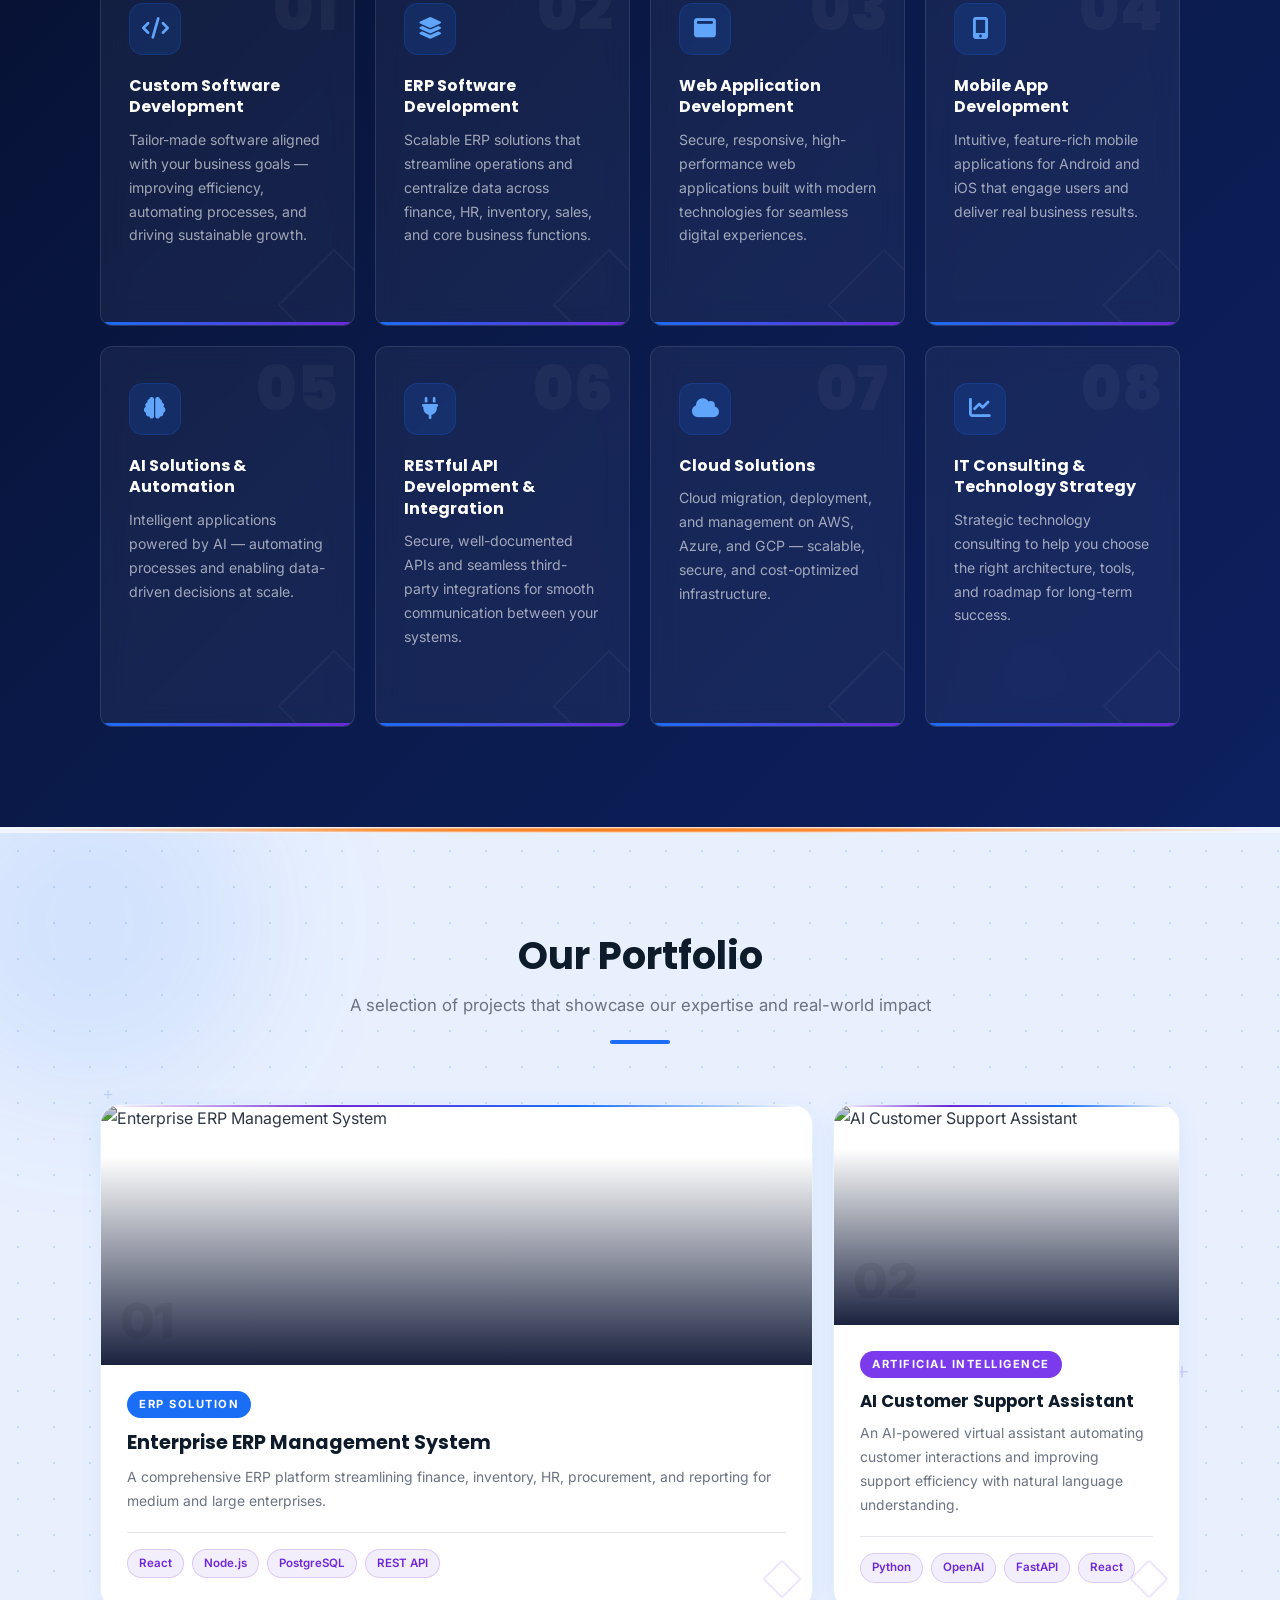
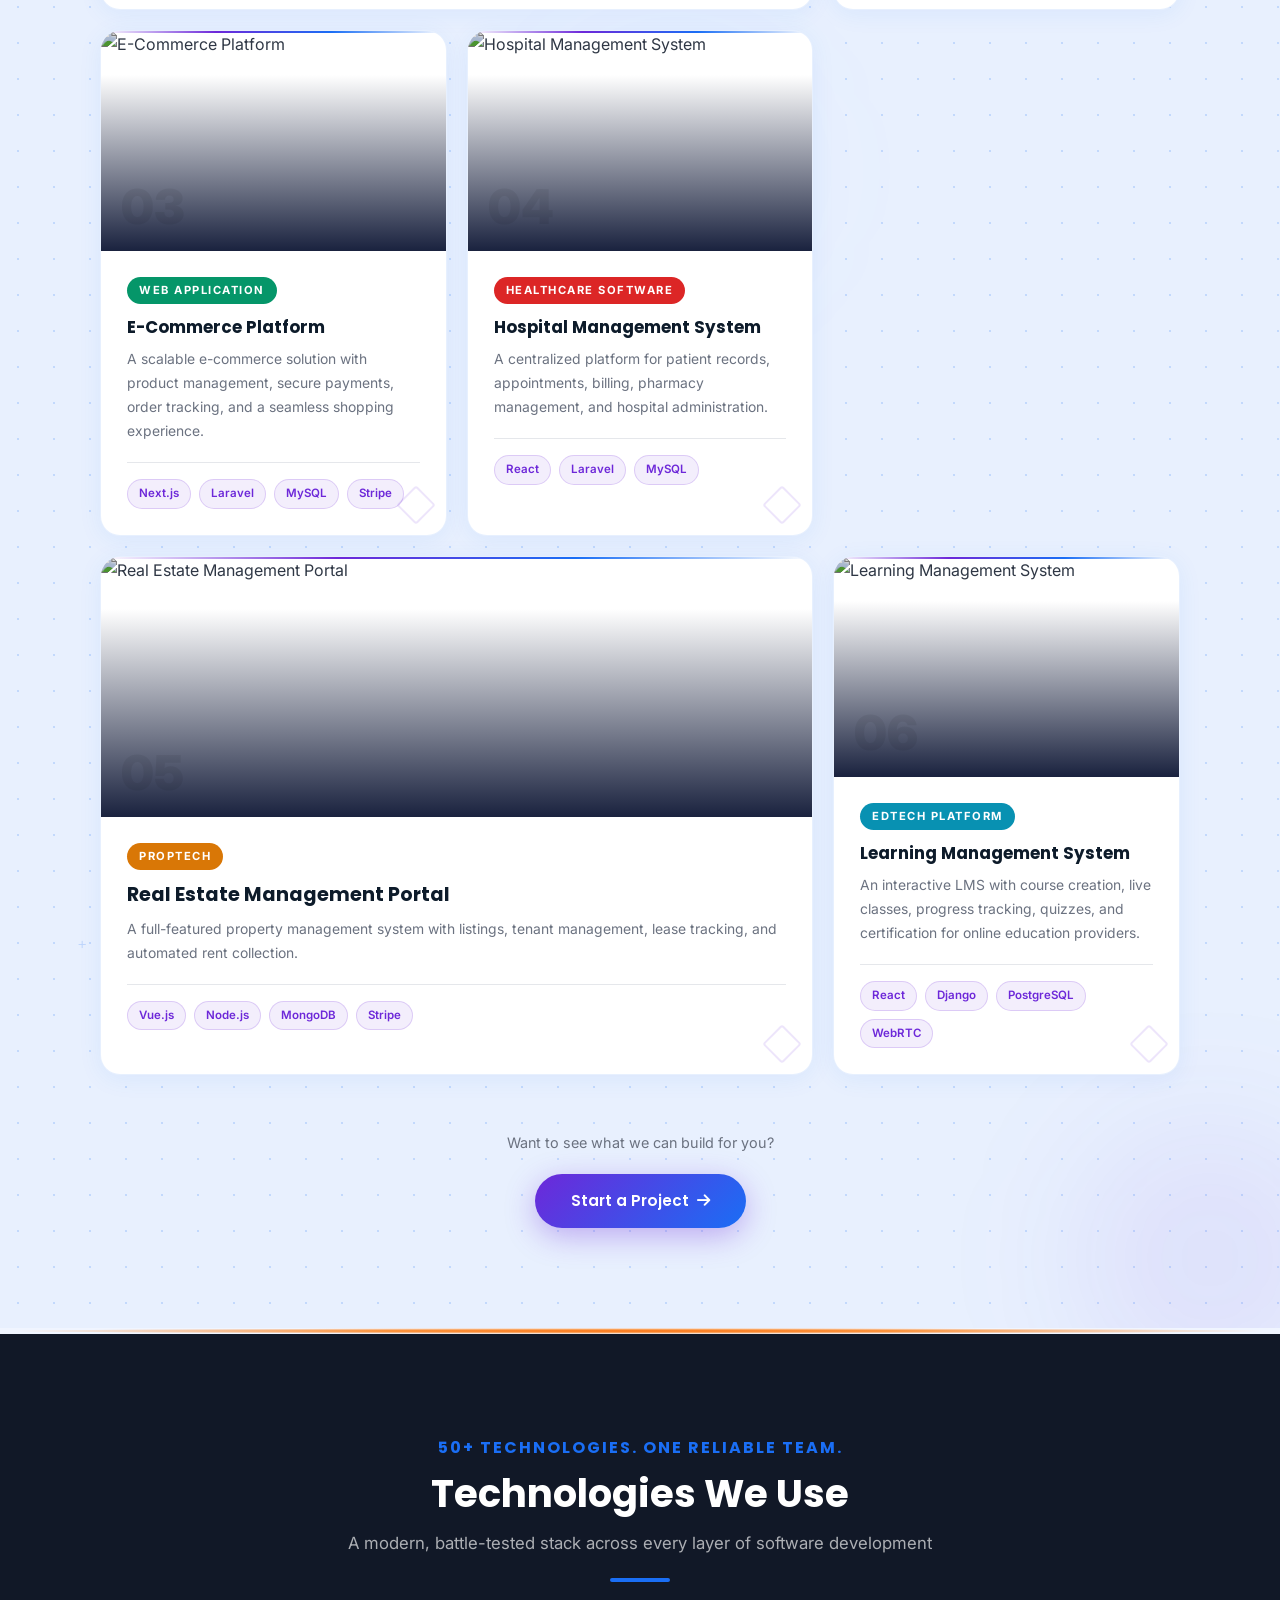
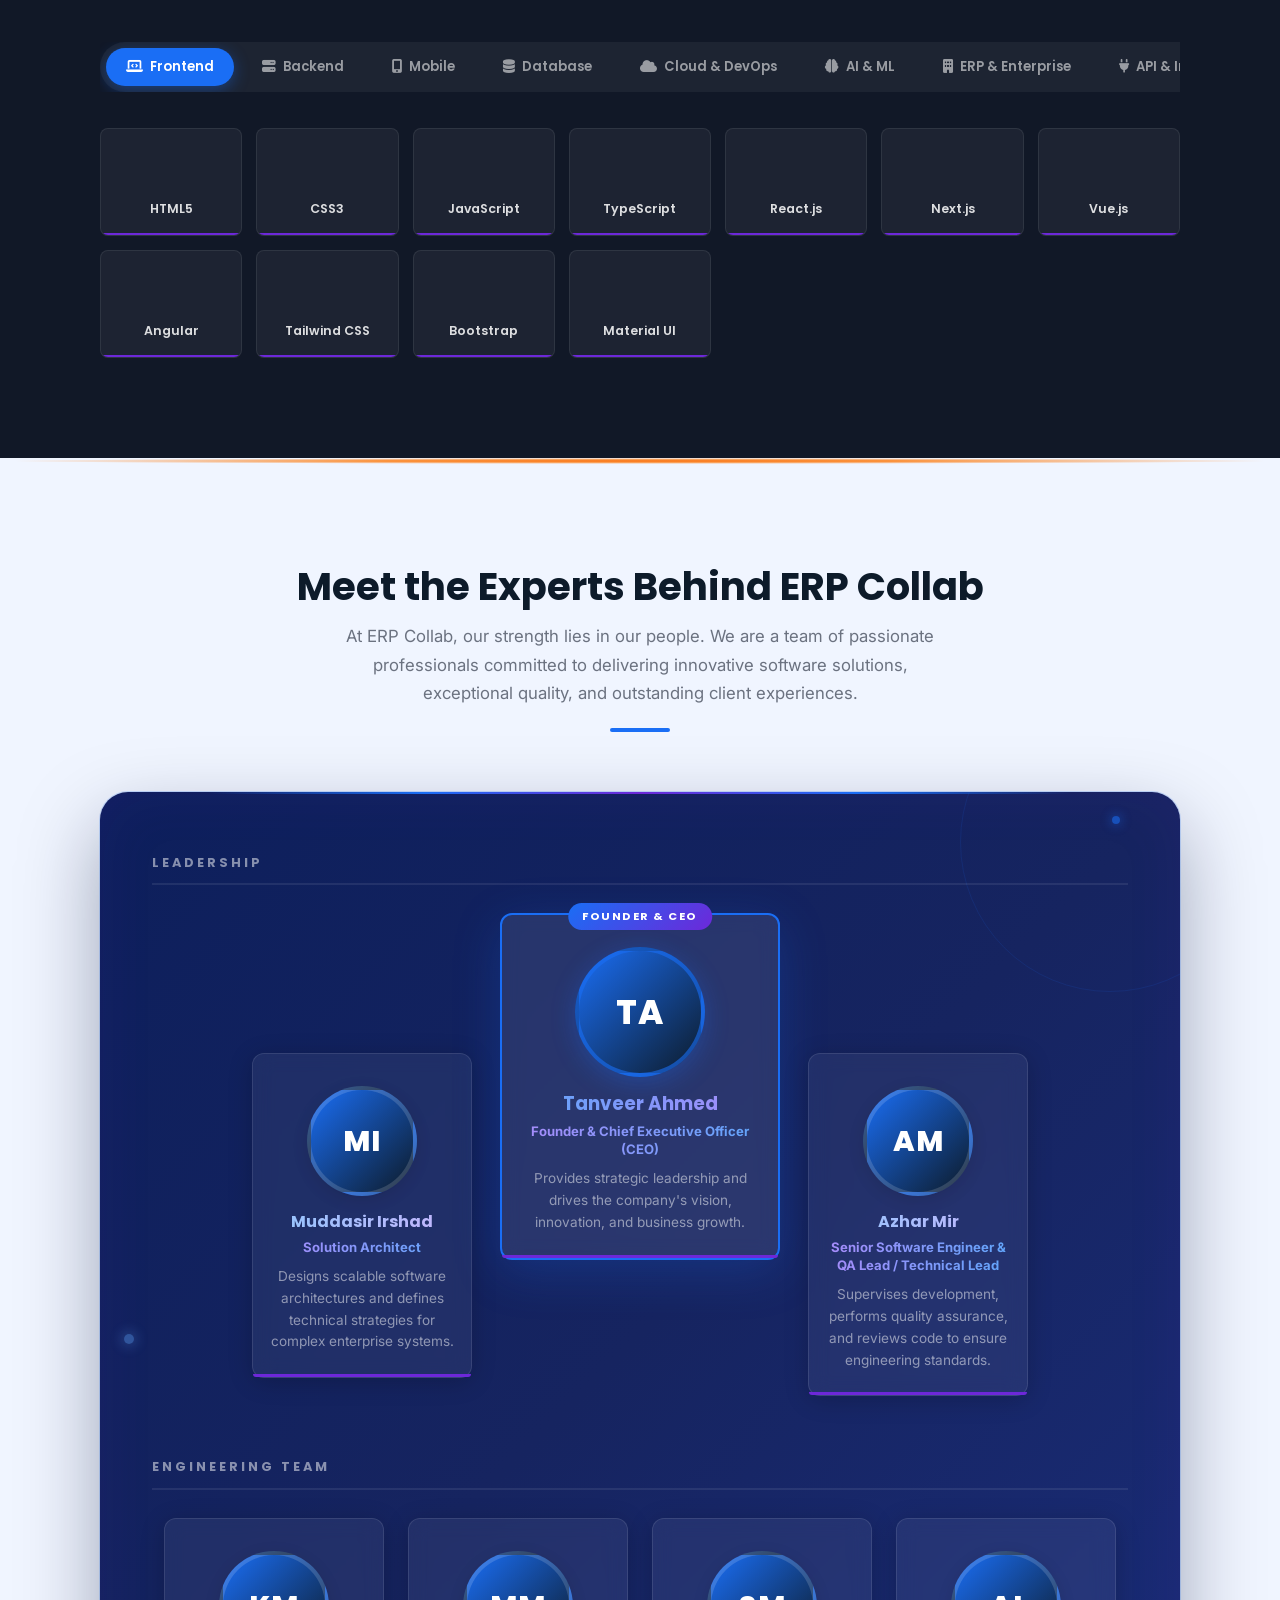
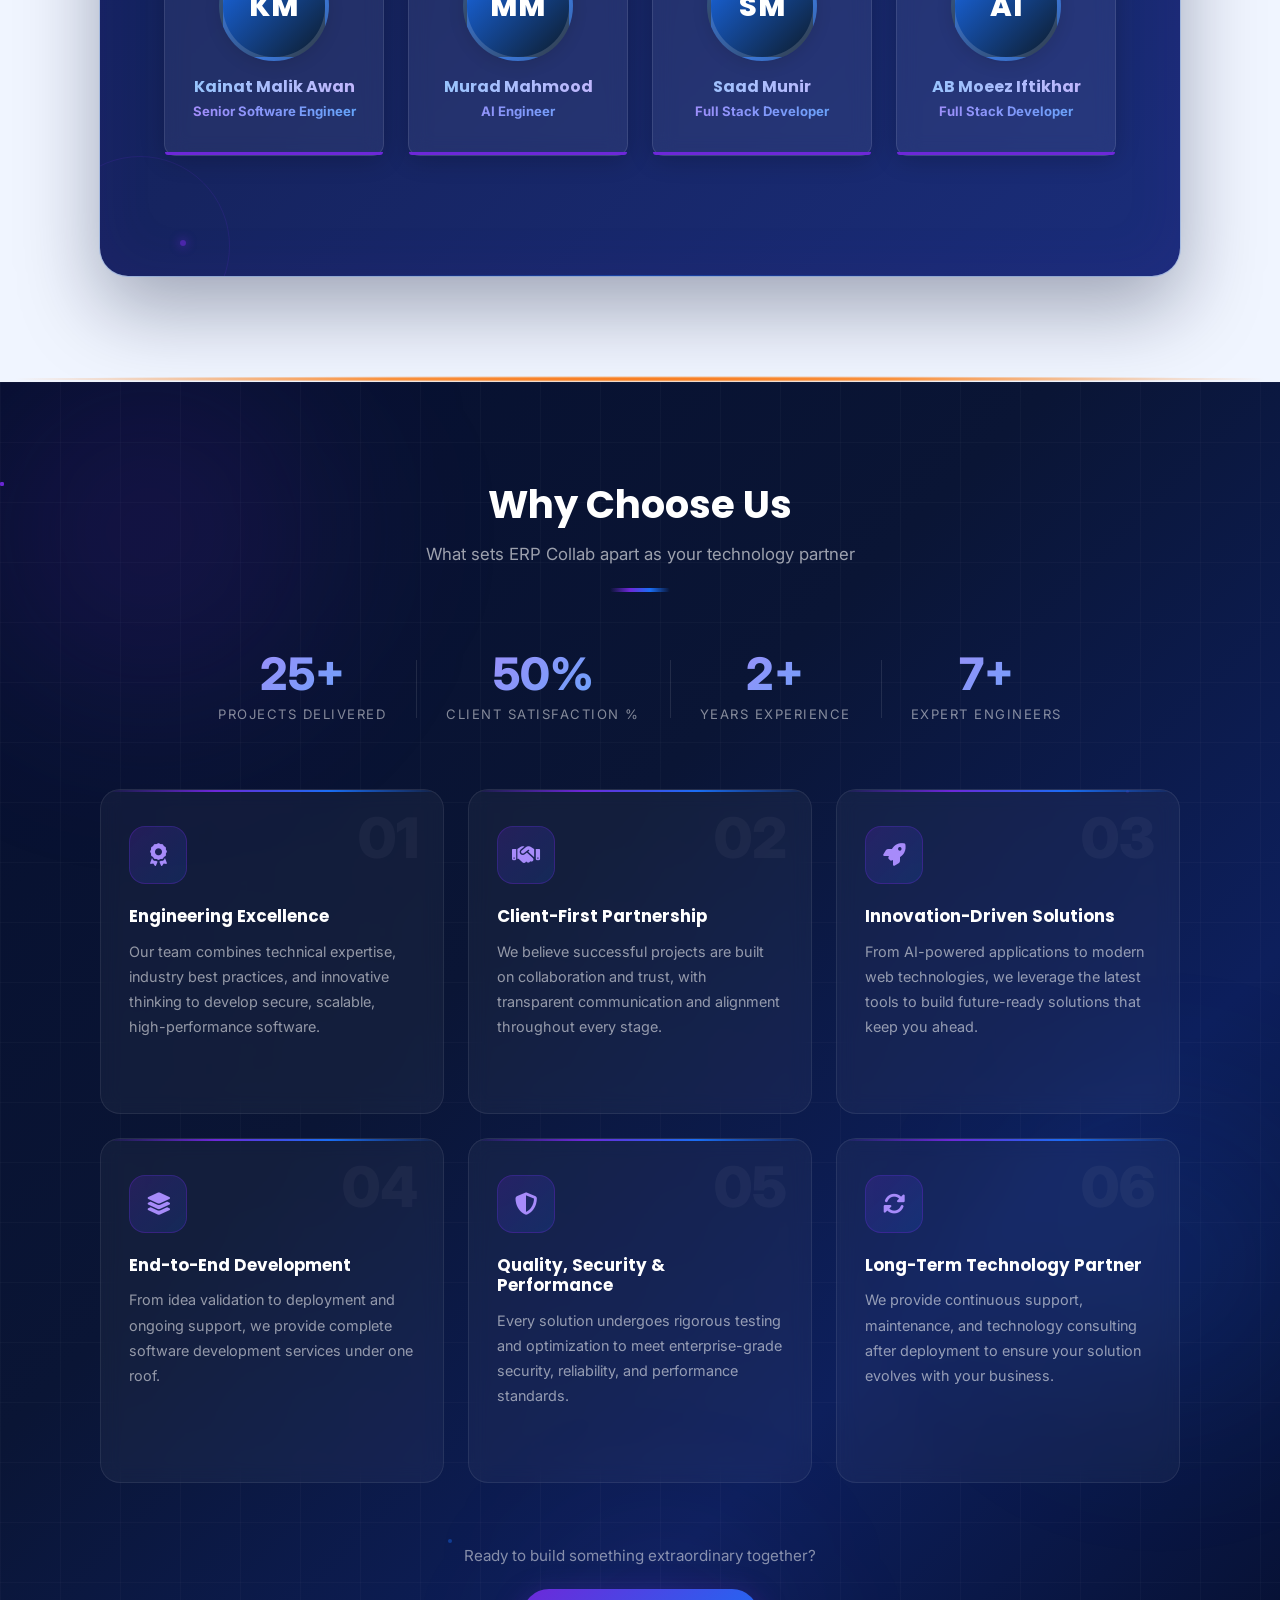
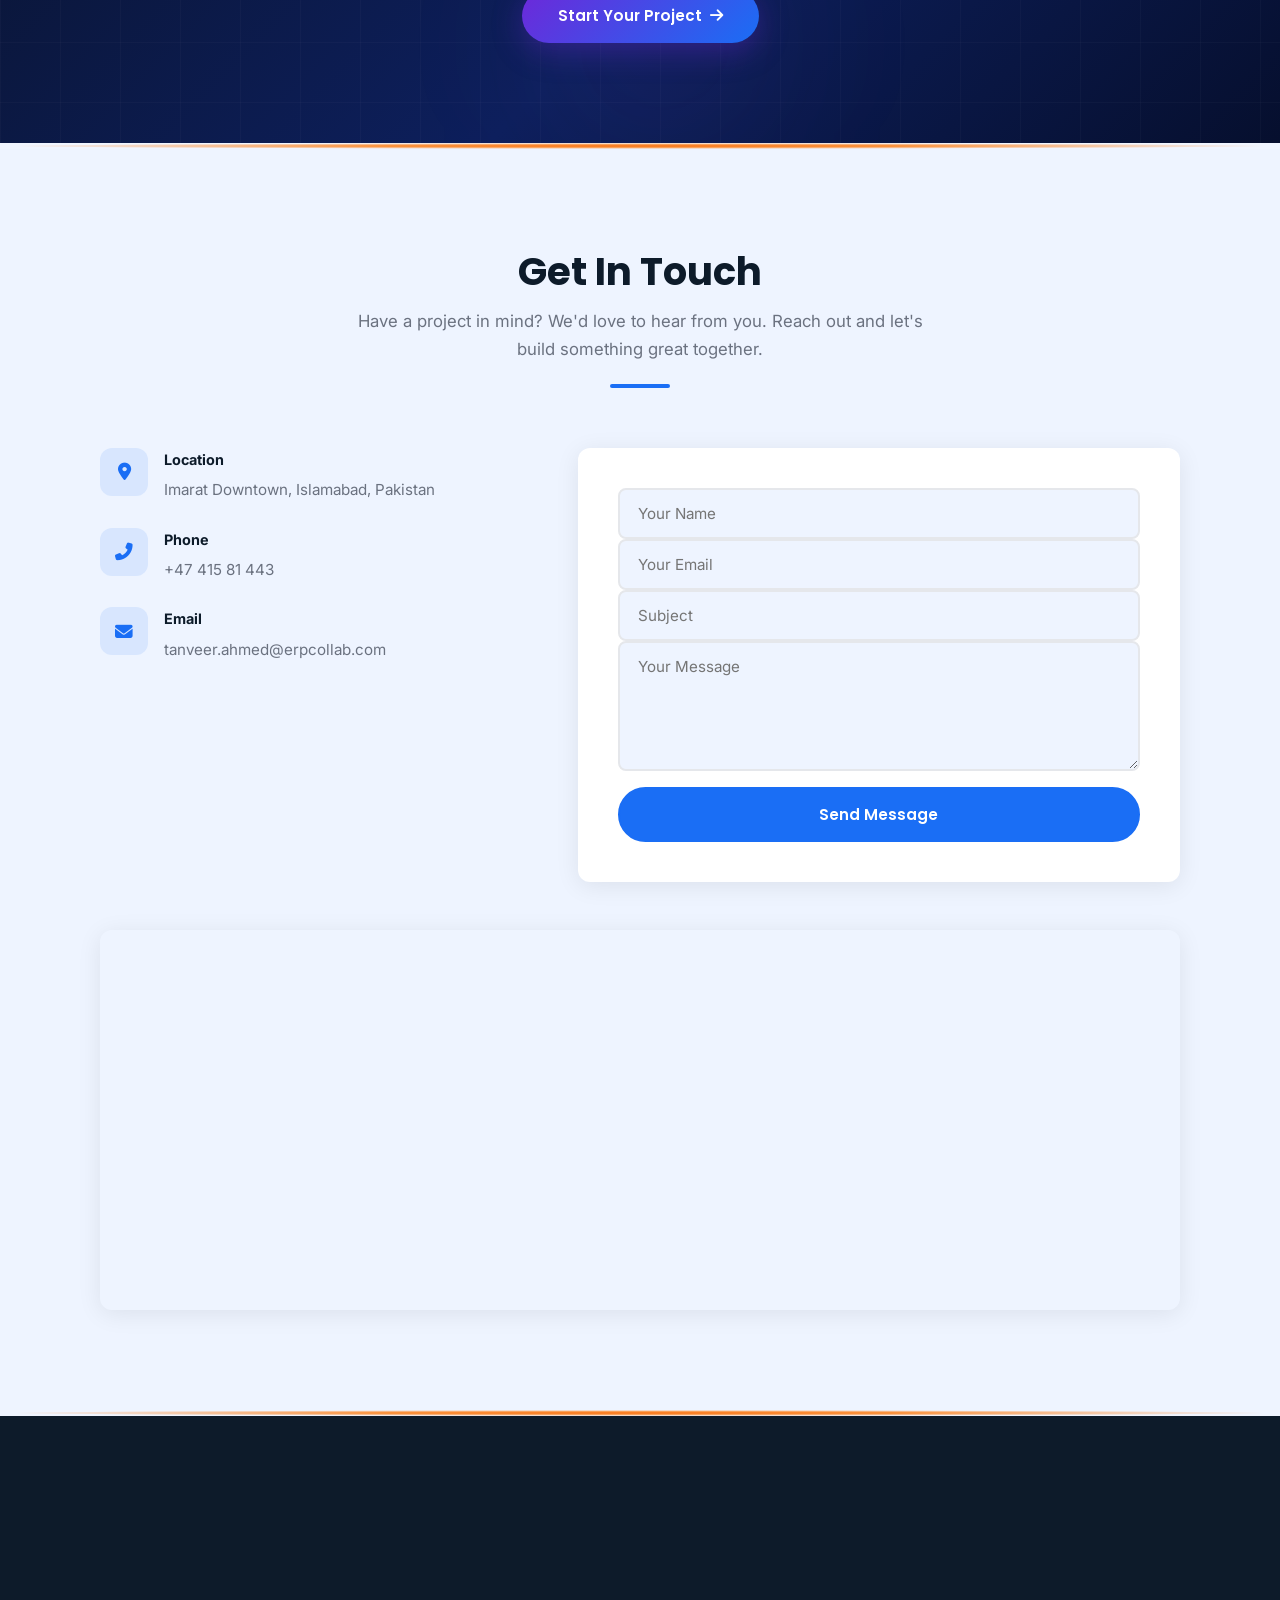
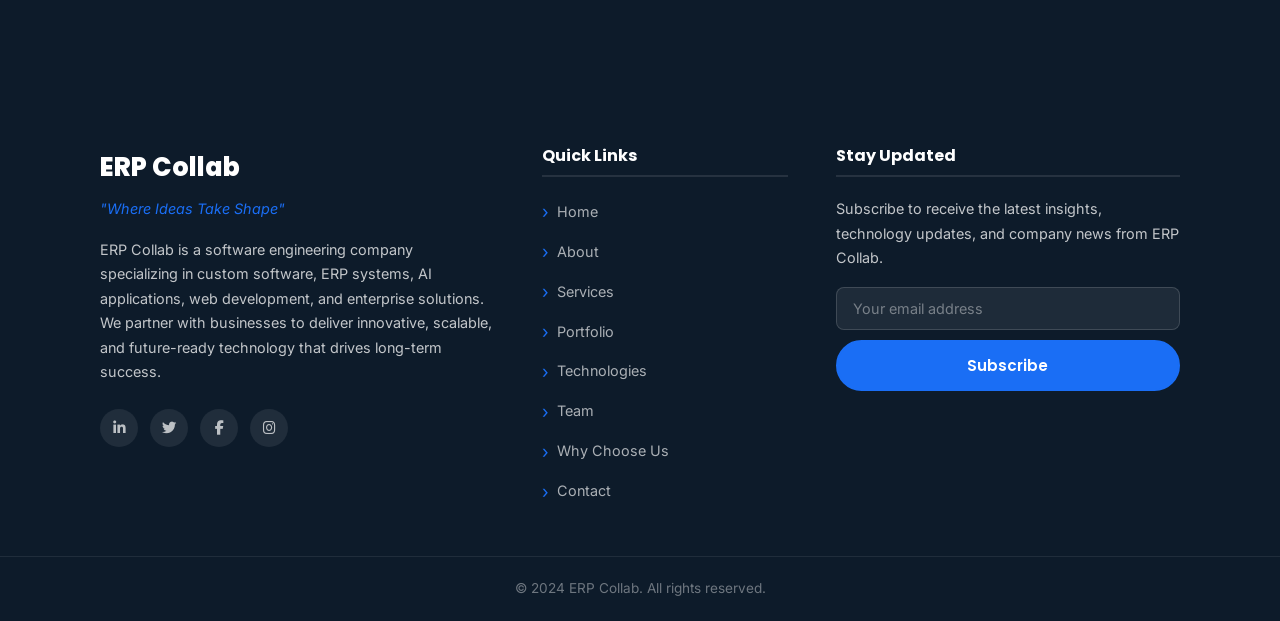
==== commit a7824700: "Favicon: thin white circle border via SVG" ====
--- a/index.html
+++ b/index.html
@@ -4,6 +4,7 @@
   <meta charset="UTF-8" />
   <meta name="viewport" content="width=device-width, initial-scale=1.0" />
   <meta name="description" content="ERP Collab — Where Ideas Take Shape. Custom software, ERP systems, AI solutions, web & mobile development." />
+  <link rel="icon" type="image/svg+xml" href="assets/favicon.svg" />
   <link rel="icon" type="image/png" href="assets/favicon.png" sizes="64x64" />
   <link rel="apple-touch-icon" href="assets/favicon.png" />
   <title>ERP Collab — Where Ideas Take Shape</title>
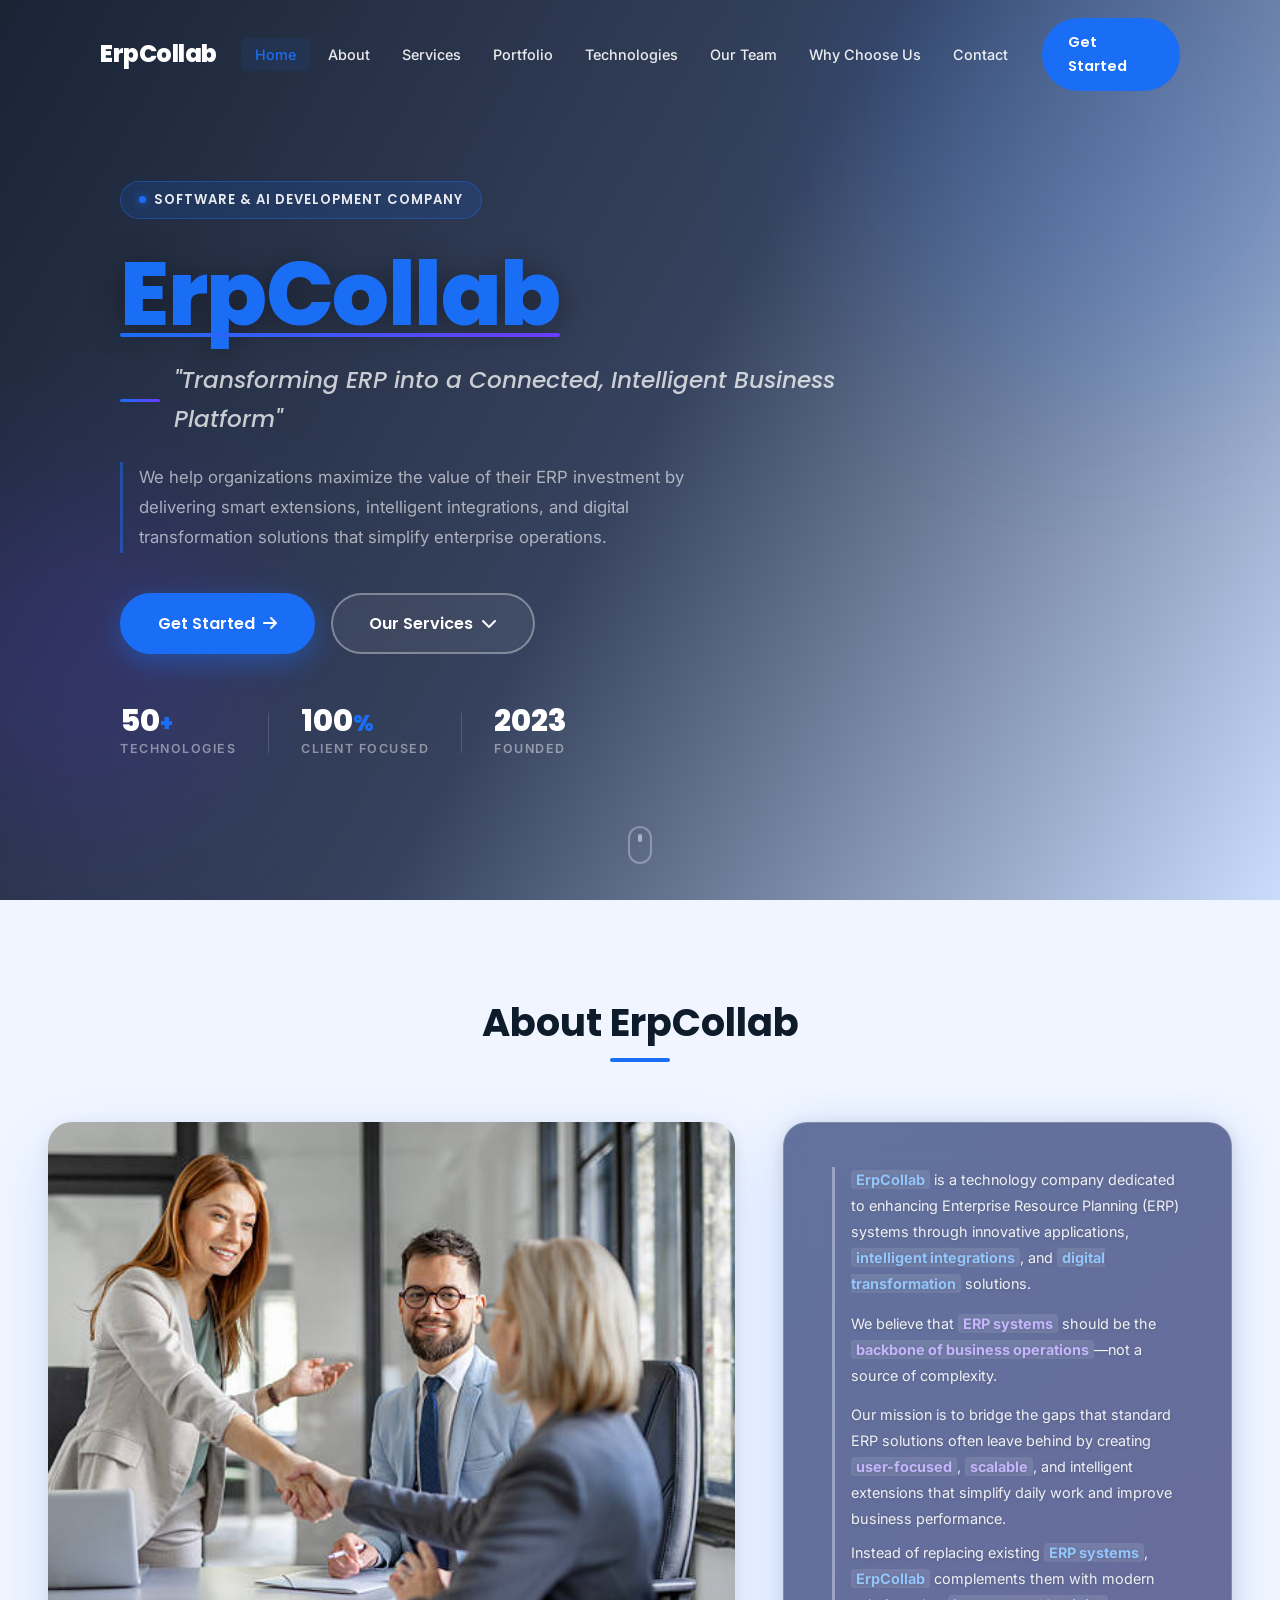
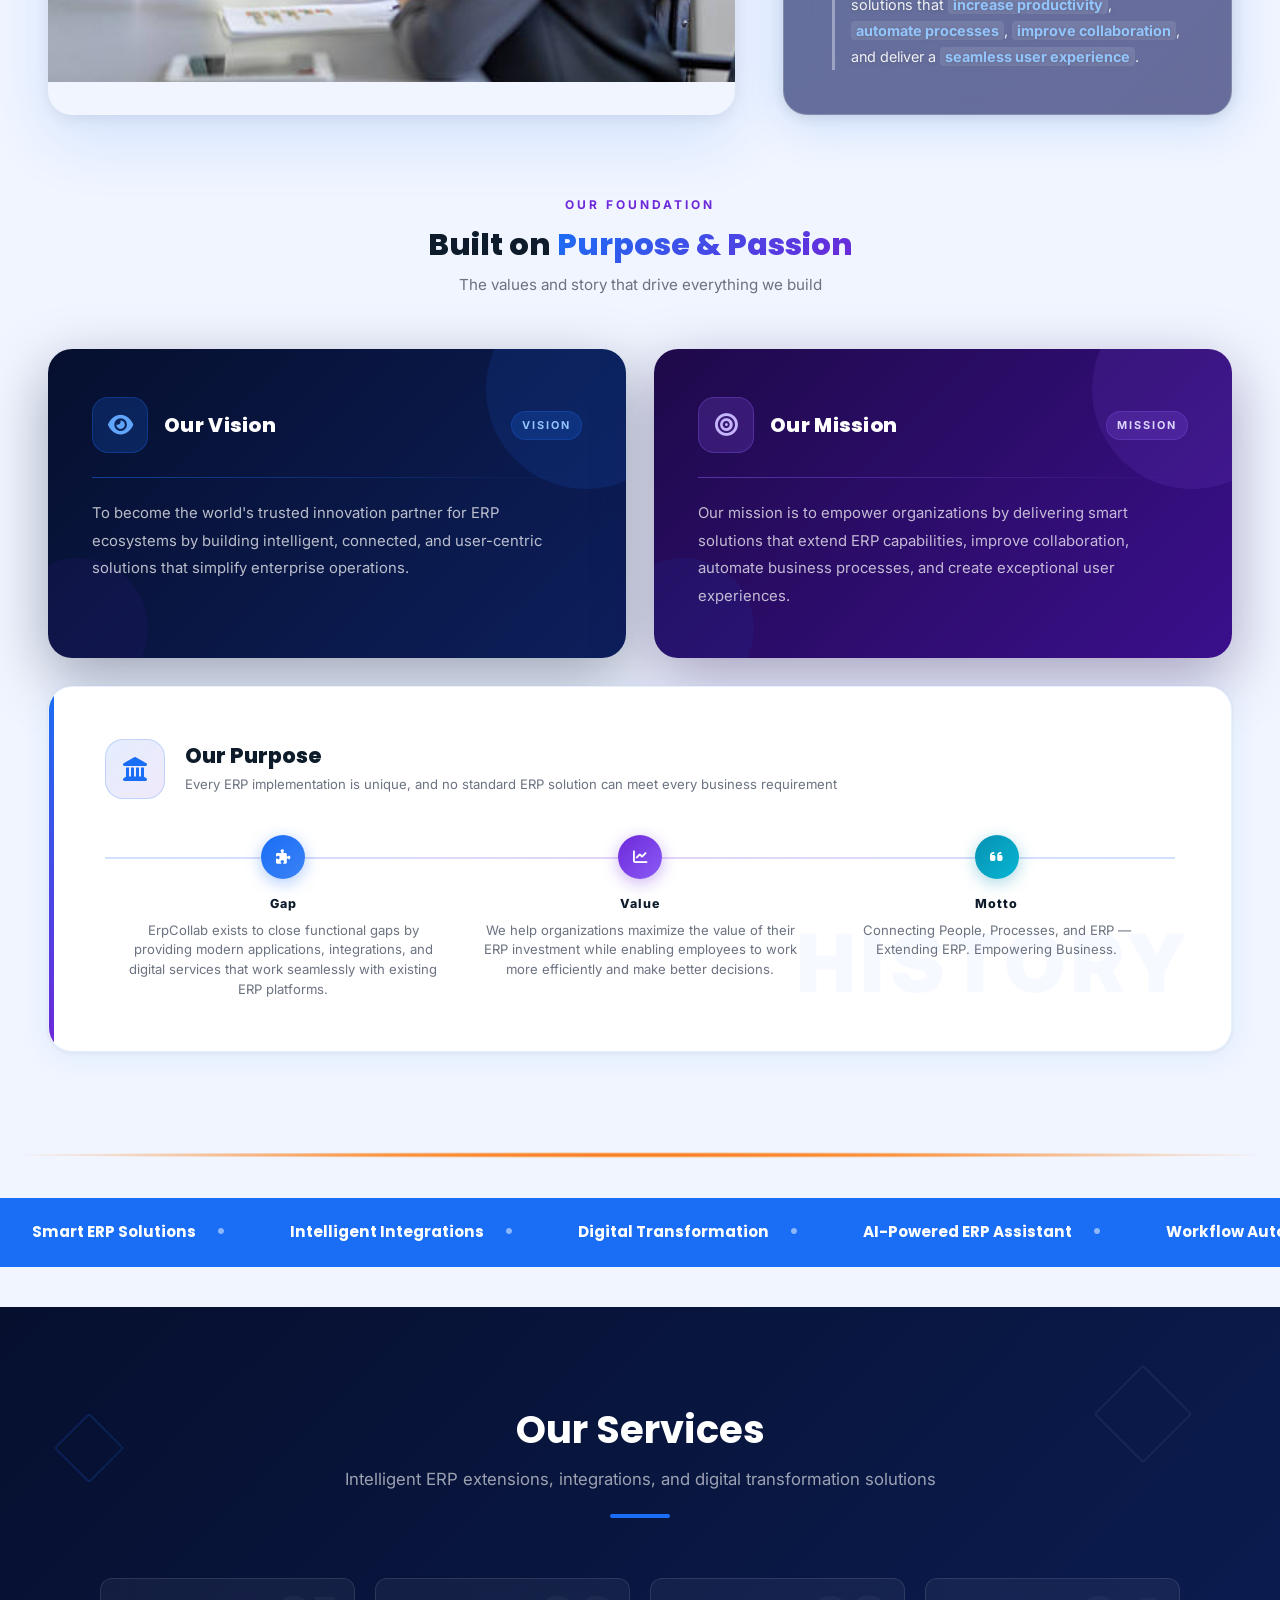
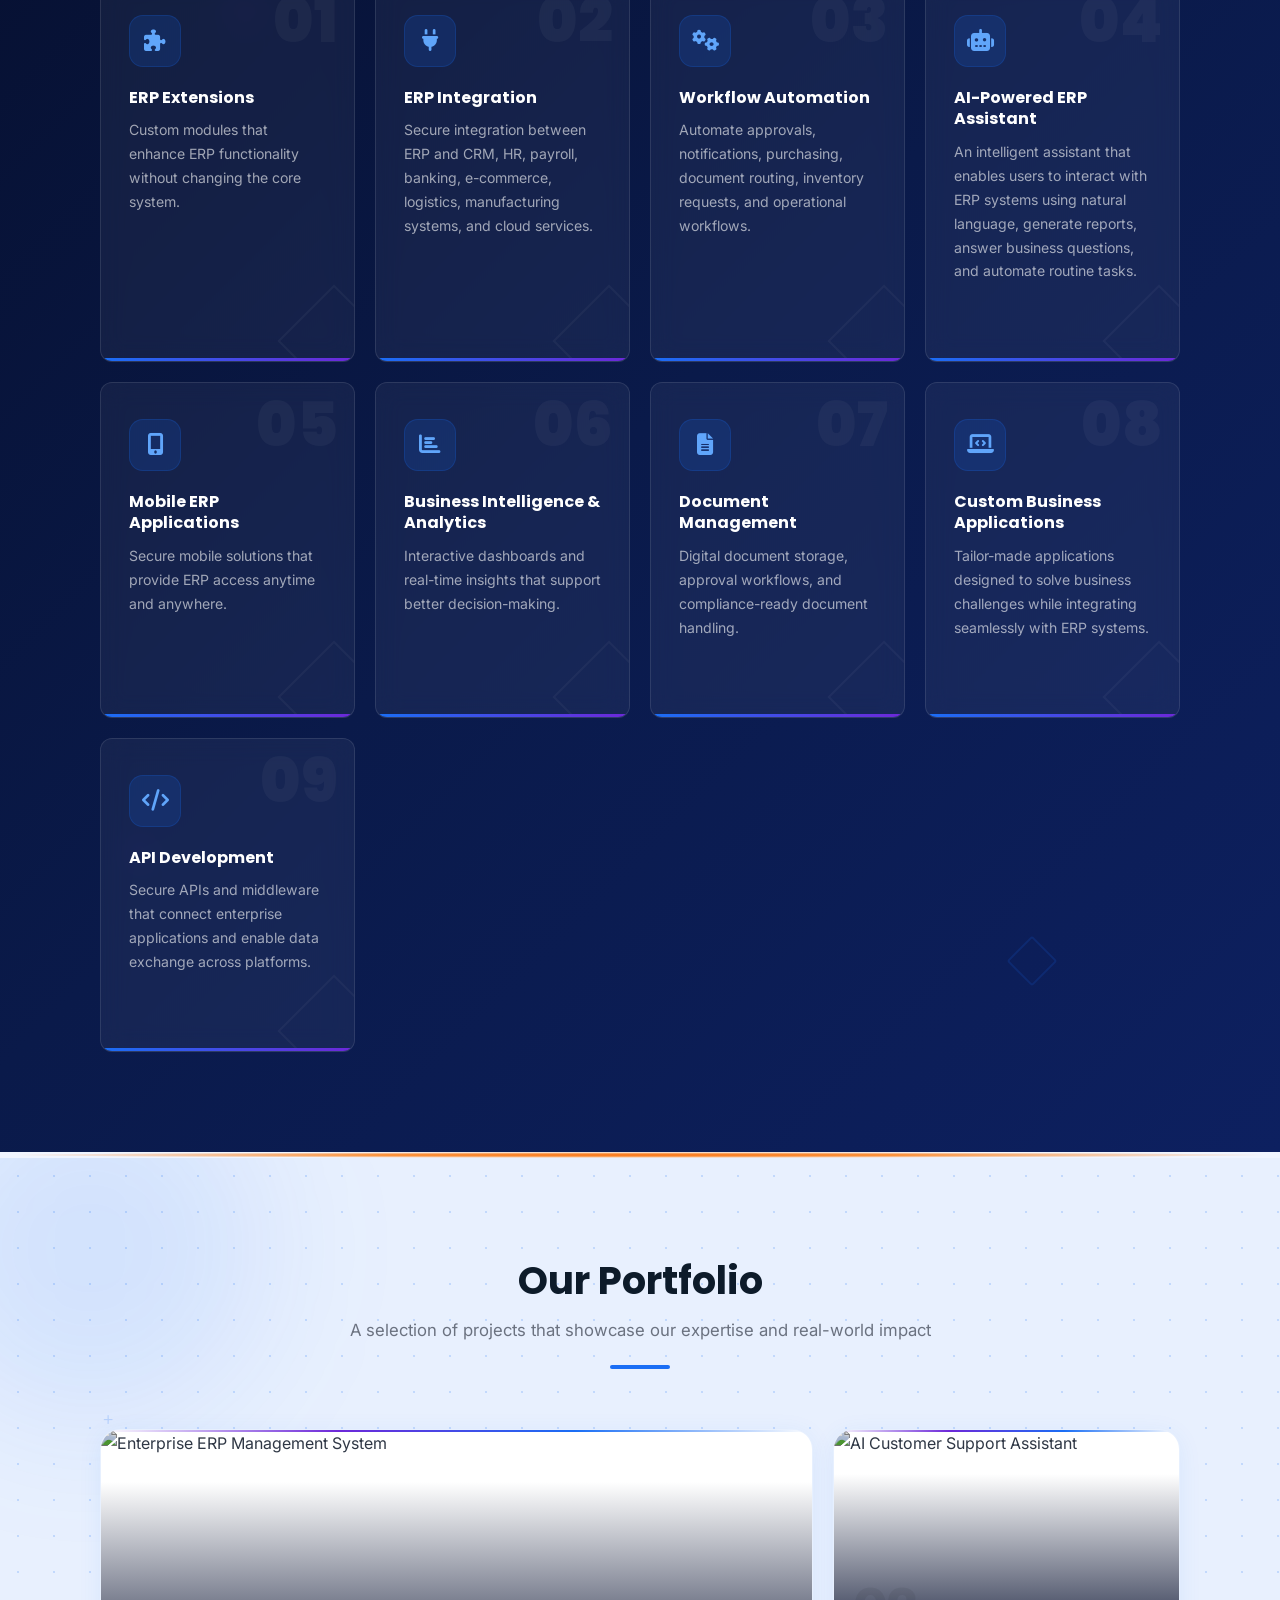
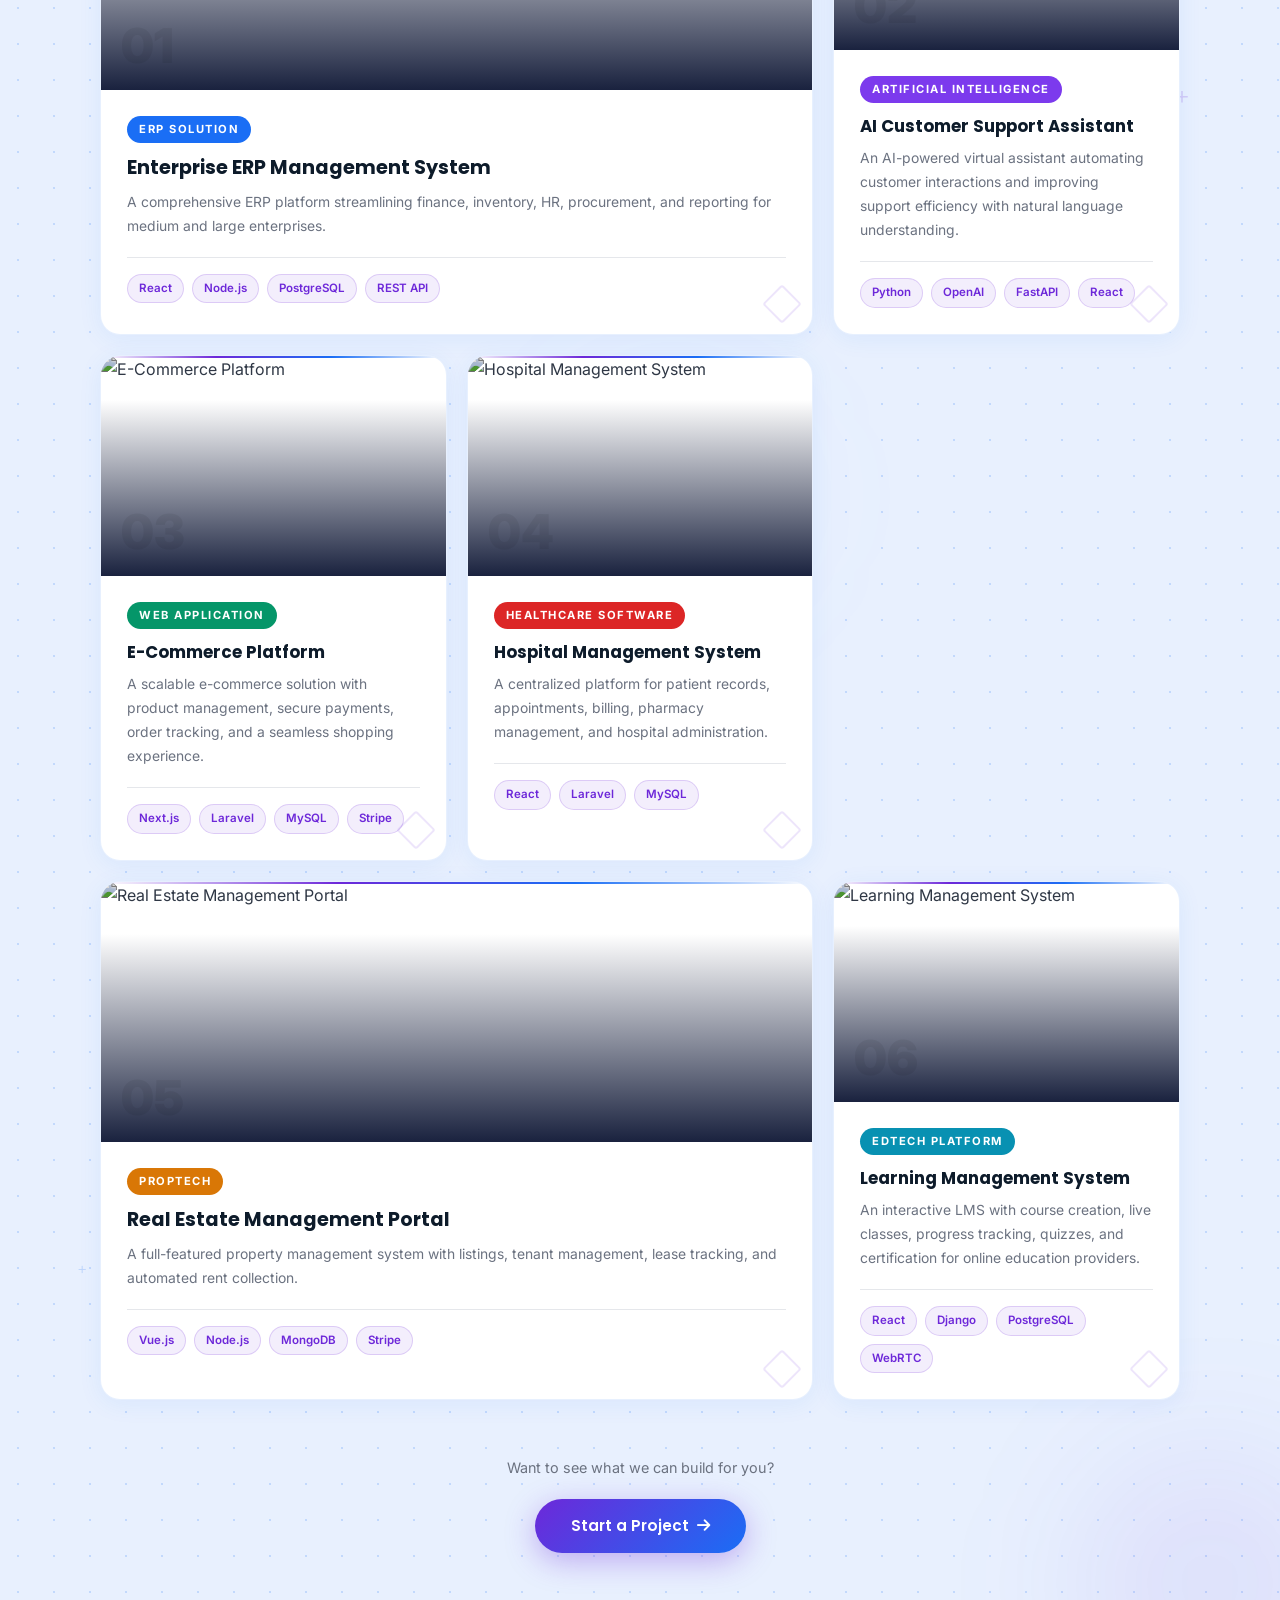
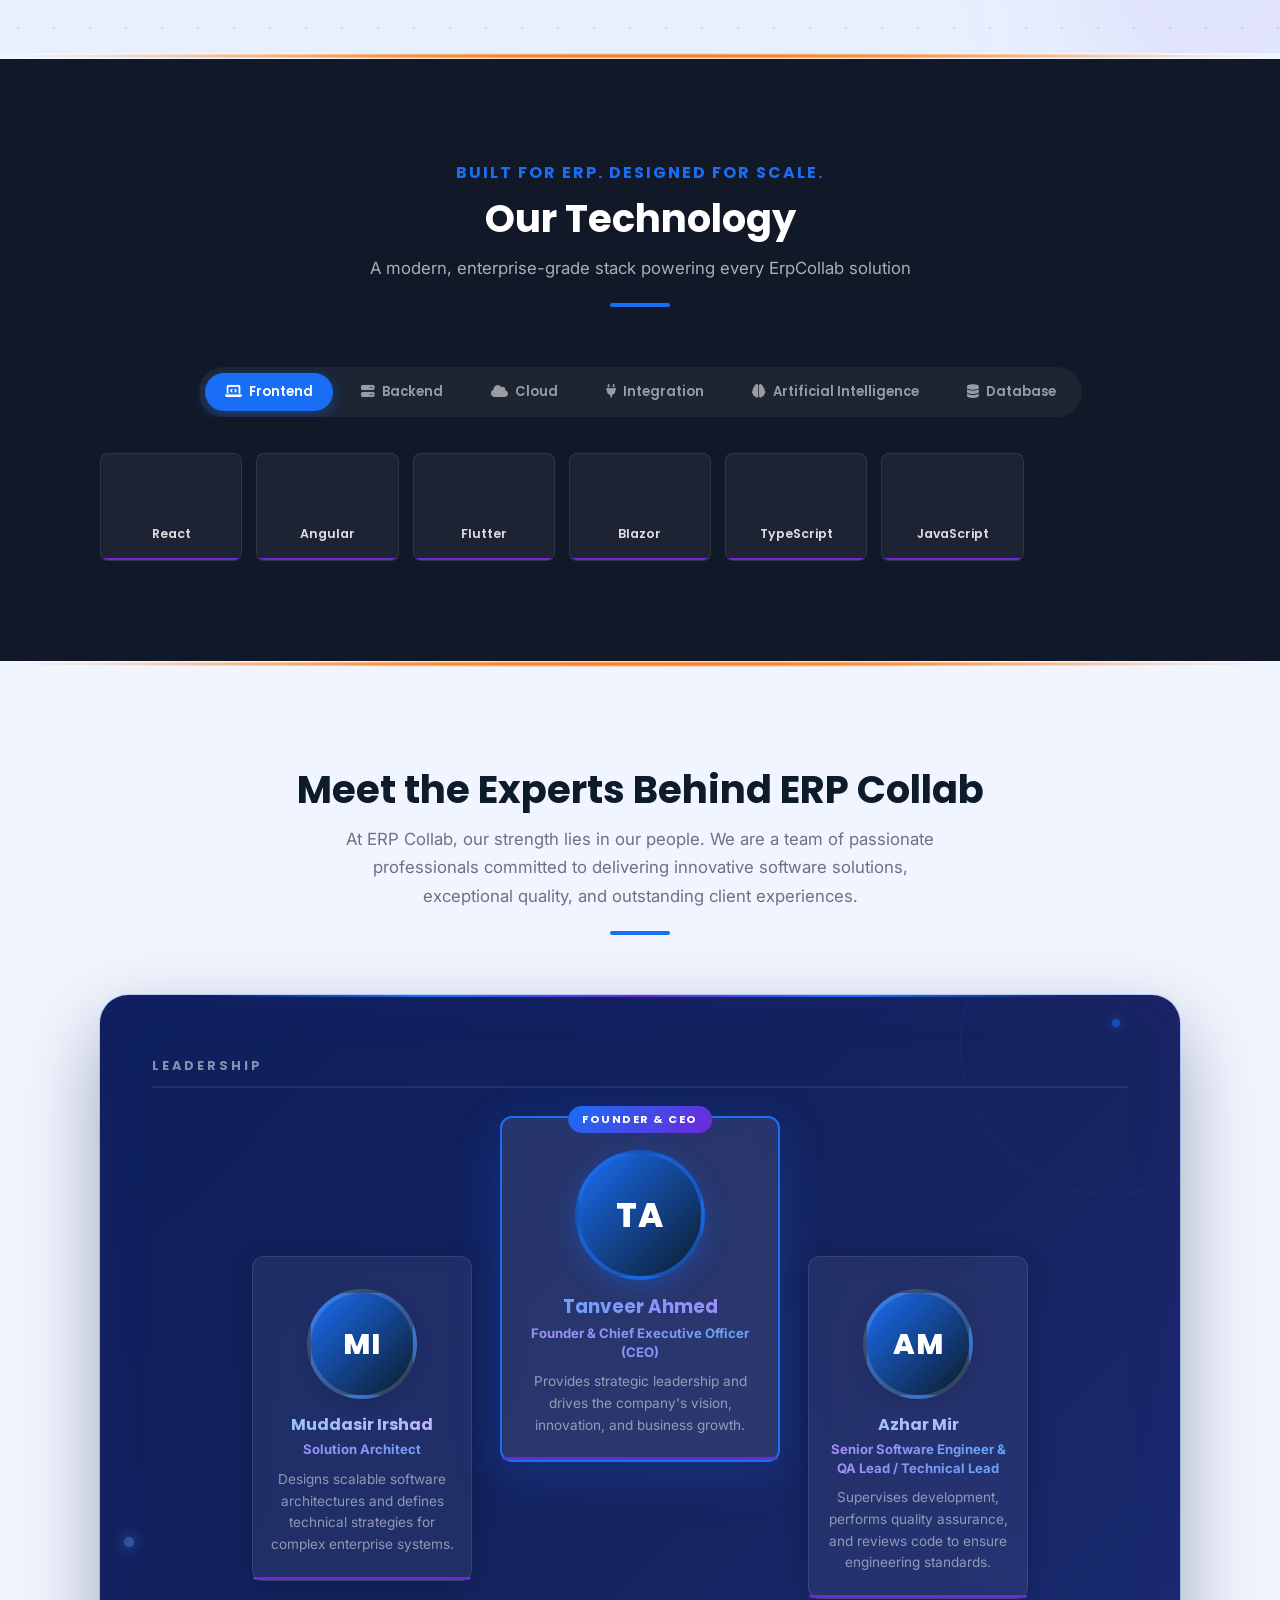
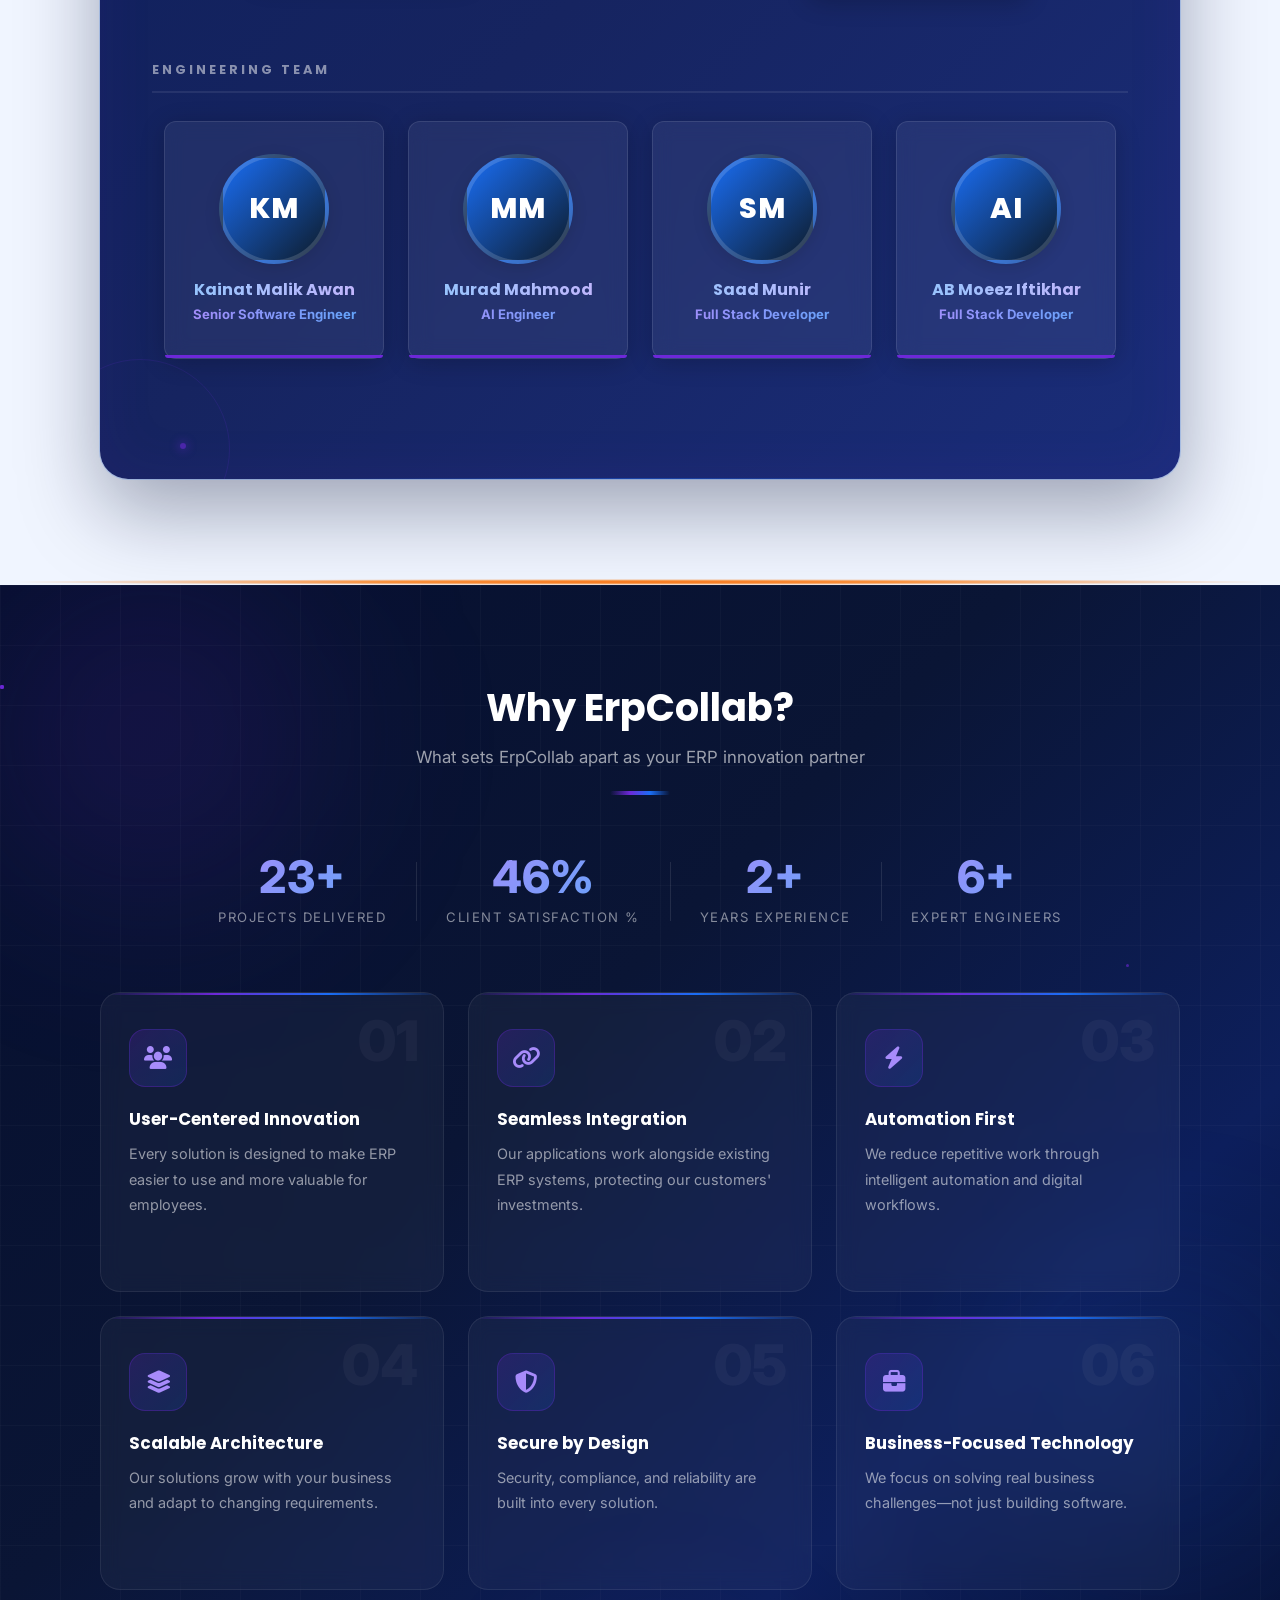
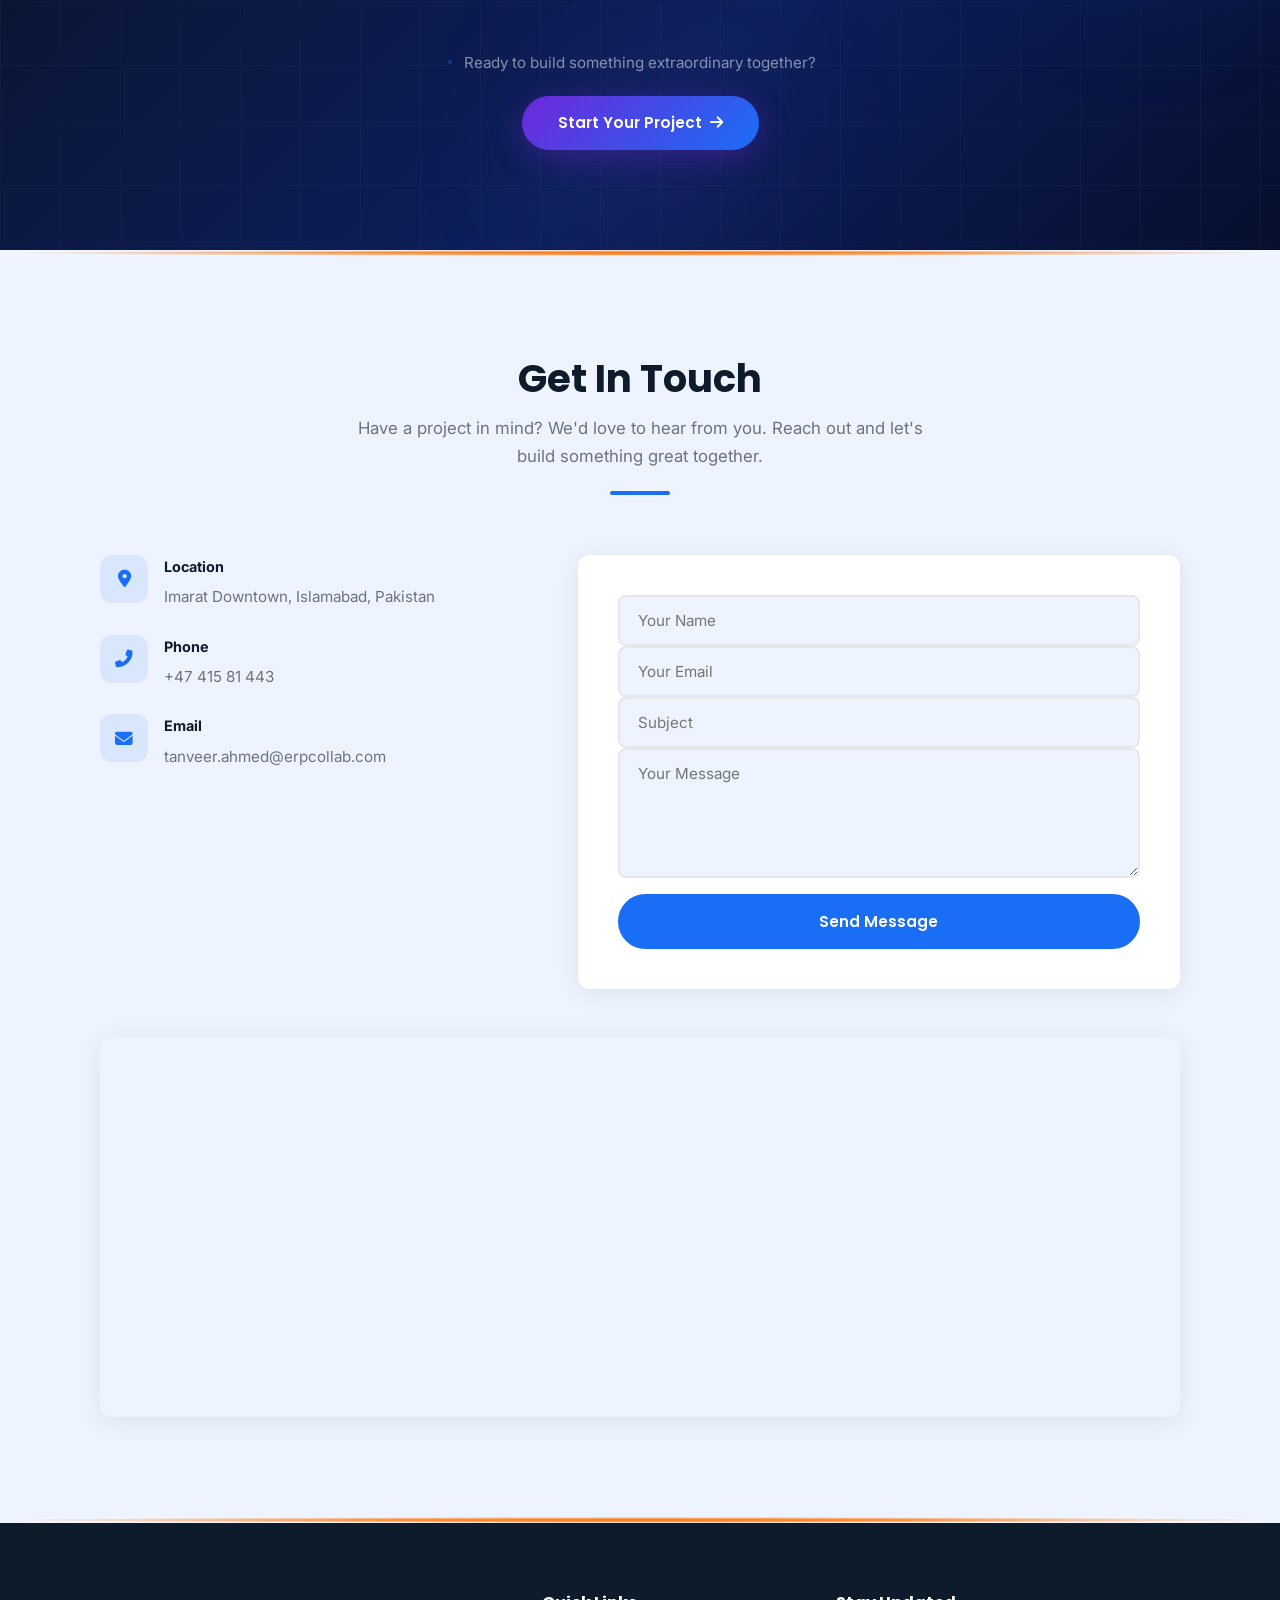
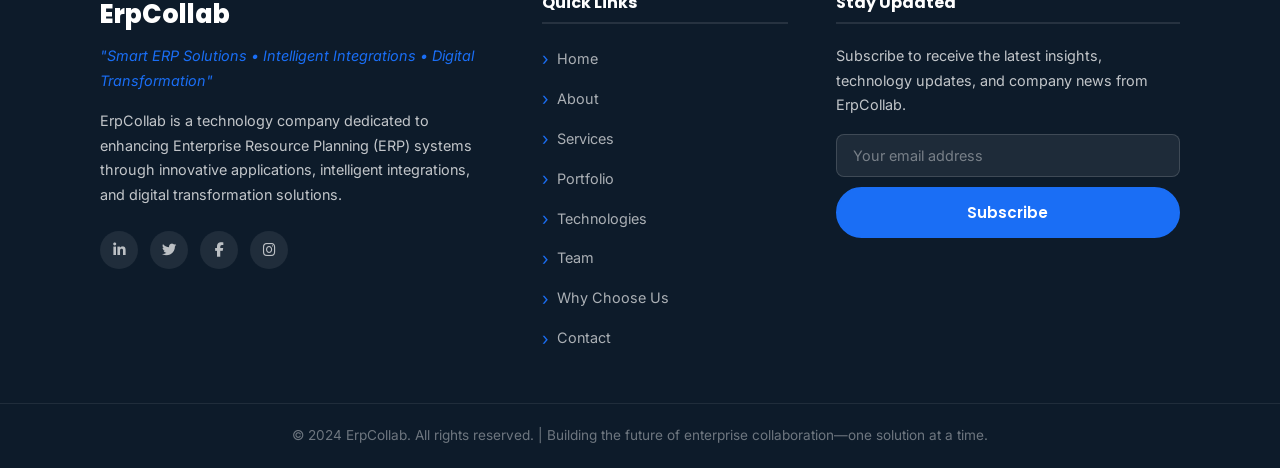
==== commit aec8bd8a: "ErpCollab rebrand - updated content, services, about, map, technologies, formspree integration" ====
--- a/index.html
+++ b/index.html
@@ -3,11 +3,11 @@
 <head>
   <meta charset="UTF-8" />
   <meta name="viewport" content="width=device-width, initial-scale=1.0" />
-  <meta name="description" content="ERP Collab — Where Ideas Take Shape. Custom software, ERP systems, AI solutions, web & mobile development." />
+  <meta name="description" content="ErpCollab — Transforming ERP into a Connected, Intelligent Business Platform. ERP extensions, integrations, workflow automation, and AI-powered solutions." />
   <link rel="icon" type="image/svg+xml" href="assets/favicon.svg" />
   <link rel="icon" type="image/png" href="assets/favicon.png" sizes="64x64" />
   <link rel="apple-touch-icon" href="assets/favicon.png" />
-  <title>ERP Collab — Where Ideas Take Shape</title>
+  <title>ErpCollab — Transforming ERP into a Connected, Intelligent Business Platform</title>
 
   <!-- Fonts -->
   <link rel="preconnect" href="https://fonts.googleapis.com" />
--- a/css/about.css
+++ b/css/about.css
@@ -1,38 +1,49 @@
 /* about.css */
 .about-section { background: #f0f5ff; }
 
+.about-section .container {
+  max-width: 1400px;
+  padding: 0 48px;
+}
+
 .about-wrap {
   display: grid;
-  grid-template-columns: 1fr 1fr;
-  gap: 40px;
-  align-items: center;
-  margin-bottom: 70px;
+  grid-template-columns: 58% 1fr;
+  gap: 48px;
+  align-items: stretch;
+  margin-bottom: 80px;
 }
 
 .about-image {
-  border-radius: var(--radius);
-  overflow: hidden;
-  box-shadow: var(--shadow-md);
+  border-radius: 24px;
+  overflow: hidden;
+  box-shadow: 0 24px 64px rgba(26,110,245,0.13), 0 4px 16px rgba(0,0,0,0.08);
+  position: relative;
 }
 .about-image img {
   width: 100%;
-  height: 460px;
+  height: 560px;
   object-fit: cover;
   object-position: center;
   display: block;
-}
+  transition: transform 0.6s ease;
+}
+.about-image:hover img { transform: scale(1.03); }
 
 /* Glass card — fully visible on right side */
 .about-glass {
-  background: rgba(13, 27, 80, 0.55);
-  backdrop-filter: blur(20px);
-  -webkit-backdrop-filter: blur(20px);
-  border: 1px solid rgba(255, 255, 255, 0.25);
-  border-radius: var(--radius);
-  padding: 40px 44px;
-  box-shadow: 0 8px 48px rgba(26,110,245,0.2), 0 2px 16px rgba(0,0,0,0.15);
-  position: relative;
-  overflow: hidden;
+  background: rgba(13, 27, 80, 0.6);
+  backdrop-filter: blur(24px);
+  -webkit-backdrop-filter: blur(24px);
+  border: 1px solid rgba(255, 255, 255, 0.18);
+  border-radius: 24px;
+  padding: 44px 48px;
+  box-shadow: 0 8px 48px rgba(26,110,245,0.18), 0 2px 16px rgba(0,0,0,0.12);
+  position: relative;
+  overflow: hidden;
+  display: flex;
+  flex-direction: column;
+  justify-content: center;
 }
 .about-glass::before {
   content: '';
@@ -52,29 +63,28 @@
 #about-intro {
   display: flex;
   flex-direction: column;
-  gap: 10px;
-  border-left: 3px solid rgba(255,255,255,0.5);
+  gap: 8px;
+  border-left: 3px solid rgba(255,255,255,0.4);
   padding-left: 16px;
+  overflow: hidden;
 }
 
 .about-line {
   display: block;
   color: rgba(255, 255, 255, 0.9);
-  font-size: .95rem;
-  line-height: 1.85;
+  font-size: .9rem;
+  line-height: 1.8;
   opacity: 0;
-  transform: translateY(-16px);
-  animation: none;
+  transform: translateY(-20px);
   text-shadow: 0 1px 4px rgba(0,0,0,0.2);
 }
 .about-glass.visible .about-line {
-  animation: lineDropIn .5s ease forwards;
-}
-.about-para-2 { margin-top: 8px; }
-
+  animation: lineDropIn .45s ease forwards;
+}
 @keyframes lineDropIn {
   to { opacity: 1; transform: translateY(0); }
 }
+.about-para-2 { margin-top: 6px; }
 
 .about-highlight {
   color: #93c5fd;
@@ -132,13 +142,13 @@
 }
 
 .vm-card {
-  border-radius: 20px;
-  padding: 44px 40px;
+  border-radius: 24px;
+  padding: 48px 44px;
   position: relative;
   overflow: hidden;
   transition: transform 0.4s ease, box-shadow 0.4s ease;
 }
-.vm-card:hover { transform: translateY(-6px); }
+.vm-card:hover { transform: translateY(-8px); }
 
 /* Vision — dark navy */
 .vm-card.vision {
@@ -249,15 +259,15 @@
 /* ── History timeline card ── */
 .history-card {
   background: #ffffff;
-  border-radius: 20px;
-  padding: 48px 52px;
+  border-radius: 24px;
+  padding: 52px 56px;
   box-shadow: 0 4px 32px rgba(26,110,245,0.08), 0 1px 4px rgba(0,0,0,0.06);
   border: 1px solid rgba(26,110,245,0.1);
   position: relative;
   overflow: hidden;
   transition: box-shadow 0.4s ease;
 }
-.history-card:hover { box-shadow: 0 12px 48px rgba(26,110,245,0.14); }
+.history-card:hover { box-shadow: 0 16px 56px rgba(26,110,245,0.14); }
 
 /* Accent bar left */
 .history-card::before {
@@ -367,15 +377,17 @@
 }
 
 @media (max-width: 1024px) {
+  .about-section .container { max-width: 100%; padding: 0 32px; }
   .about-wrap   { grid-template-columns: 1fr; gap: 28px; }
-  .about-image img { height: 360px; }
-  .about-glass  { padding: 32px 28px; }
+  .about-image img { height: 420px; }
+  .about-glass  { padding: 36px 32px; }
   .vm-grid      { grid-template-columns: 1fr; }
   .history-card { padding: 36px 32px; }
 }
 @media (max-width: 768px) {
-  .about-image img { height: 260px; }
-  .about-glass  { padding: 24px 20px; }
+  .about-section .container { padding: 0 20px; }
+  .about-image img { height: 280px; }
+  .about-glass  { padding: 28px 22px; }
   .history-timeline { flex-direction: column; gap: 24px; }
   .history-timeline::before { display: none; }
   .ht-item { flex-direction: row; text-align: left; gap: 16px; align-items: flex-start; }
--- a/css/contact.css
+++ b/css/contact.css
@@ -53,6 +53,38 @@
 .map-wrap { border-radius: var(--radius); overflow: hidden; box-shadow: var(--shadow); }
 .map-wrap iframe { display: block; }
 
+.map-link-wrap {
+  display: block;
+  position: relative;
+  cursor: pointer;
+  text-decoration: none;
+}
+.map-link-wrap iframe { display: block; width: 100%; }
+.map-overlay {
+  position: absolute;
+  bottom: 16px;
+  left: 50%;
+  transform: translateX(-50%);
+  background: var(--accent);
+  color: #fff;
+  padding: 10px 22px;
+  border-radius: 50px;
+  font-size: 0.85rem;
+  font-weight: 600;
+  display: flex;
+  align-items: center;
+  gap: 8px;
+  box-shadow: 0 4px 20px rgba(26,110,245,0.4);
+  opacity: 0;
+  transition: opacity 0.3s ease, transform 0.3s ease;
+  pointer-events: none;
+  white-space: nowrap;
+}
+.map-link-wrap:hover .map-overlay {
+  opacity: 1;
+  transform: translateX(-50%) translateY(-4px);
+}
+
 @media (max-width: 1024px) {
   .contact-grid { grid-template-columns: 1fr; gap: 36px; }
 }
--- a/css/footer.css
+++ b/css/footer.css
@@ -1,6 +1,37 @@
 /* footer.css */
 .footer { background: var(--navy); color: rgba(255,255,255,.75); }
 .footer-map { line-height: 0; }
+.footer-map .map-link-wrap {
+  display: block;
+  position: relative;
+  cursor: pointer;
+  text-decoration: none;
+}
+.footer-map .map-link-wrap iframe { display: block; width: 100%; }
+.footer-map .map-overlay {
+  position: absolute;
+  bottom: 14px;
+  left: 50%;
+  transform: translateX(-50%);
+  background: var(--accent);
+  color: #fff;
+  padding: 8px 20px;
+  border-radius: 50px;
+  font-size: 0.82rem;
+  font-weight: 600;
+  display: flex;
+  align-items: center;
+  gap: 8px;
+  box-shadow: 0 4px 20px rgba(26,110,245,0.4);
+  opacity: 0;
+  transition: opacity 0.3s ease, transform 0.3s ease;
+  pointer-events: none;
+  white-space: nowrap;
+}
+.footer-map .map-link-wrap:hover .map-overlay {
+  opacity: 1;
+  transform: translateX(-50%) translateY(-4px);
+}
 .footer-main { padding: 70px 0 40px; }
 
 .footer-grid {
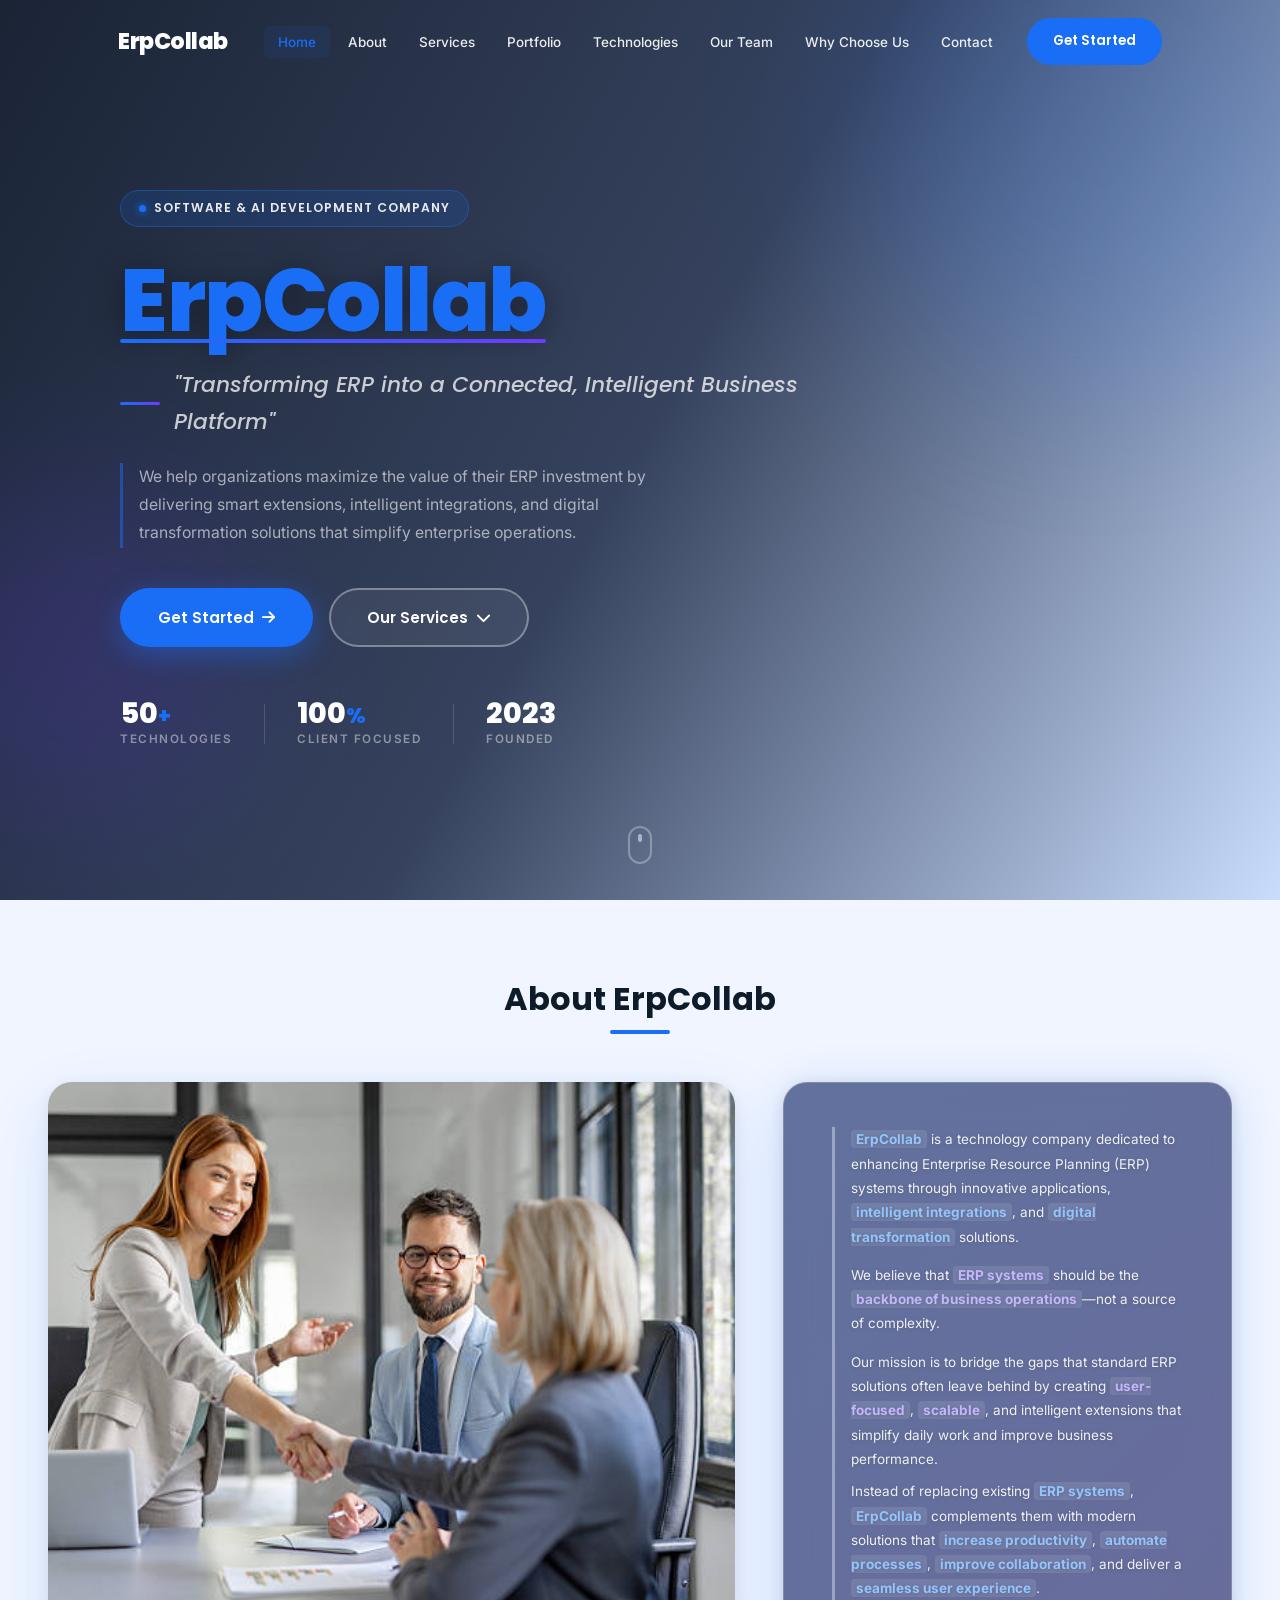
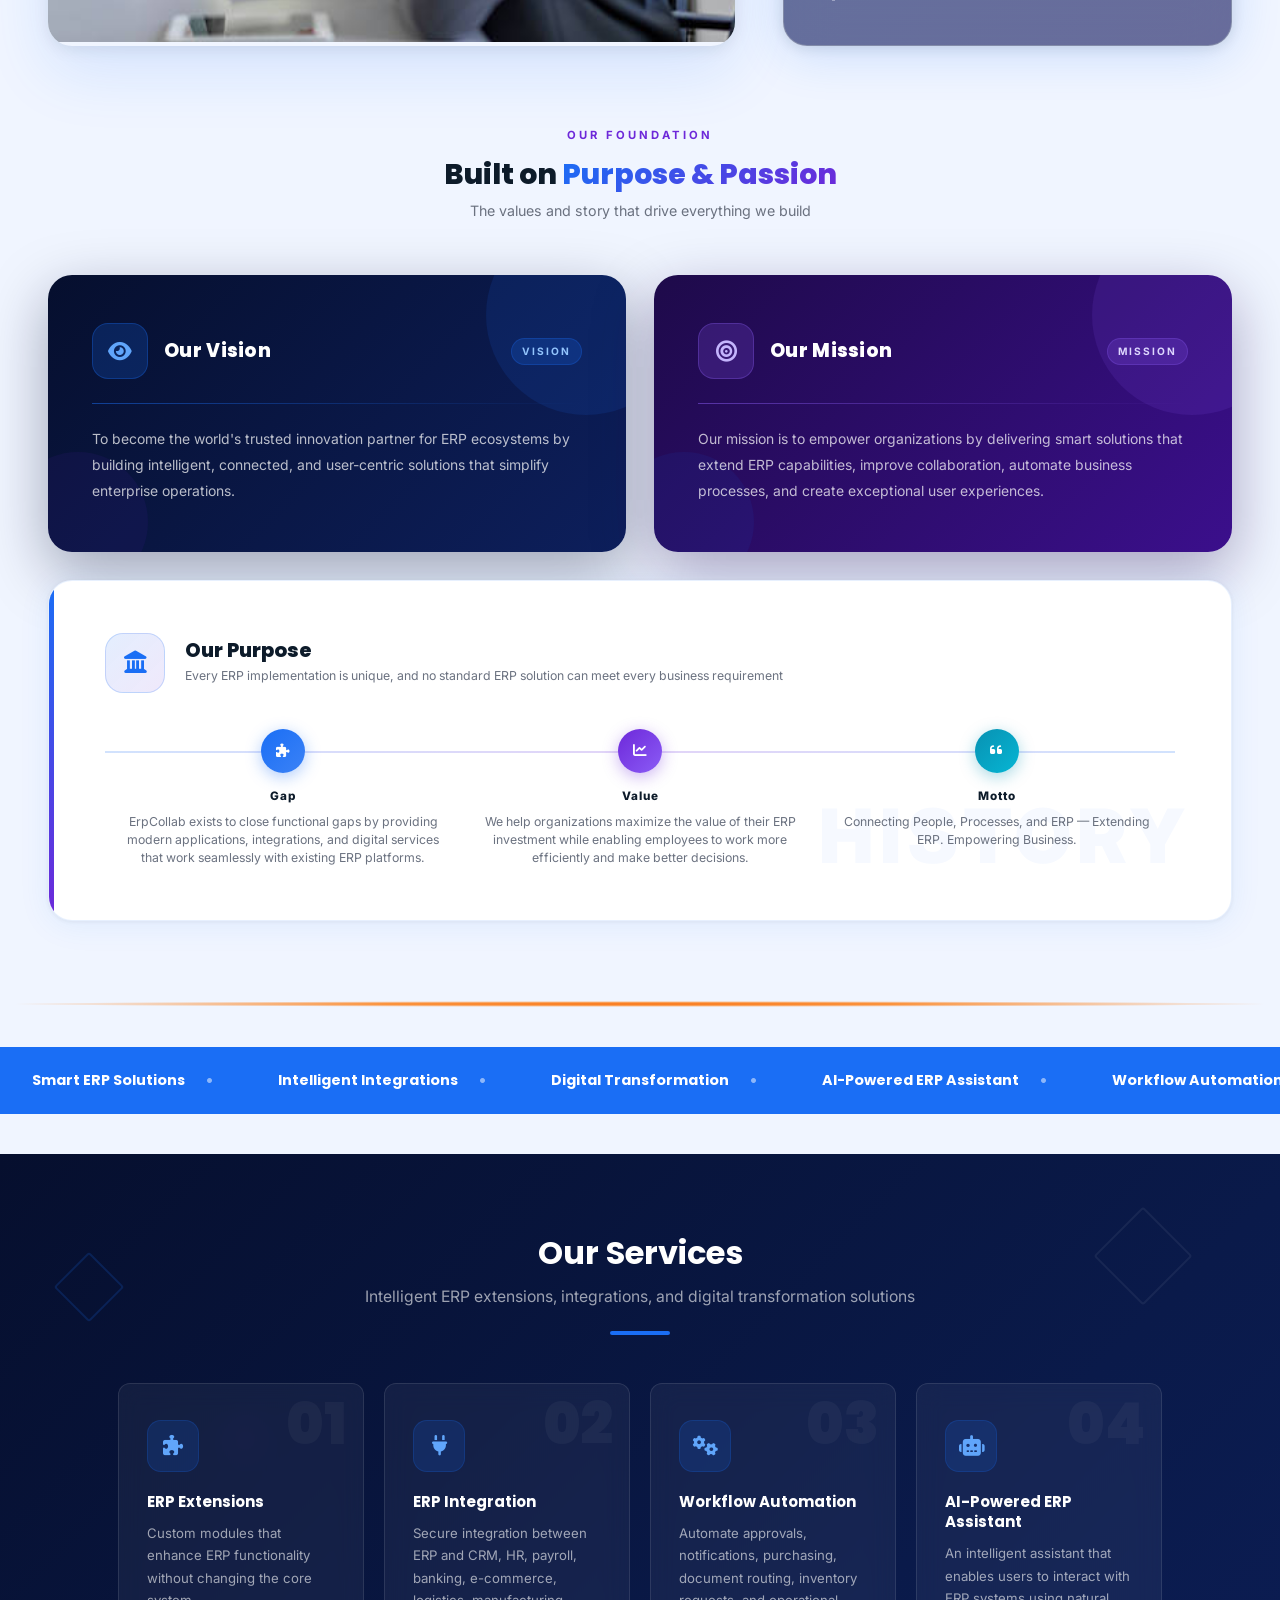
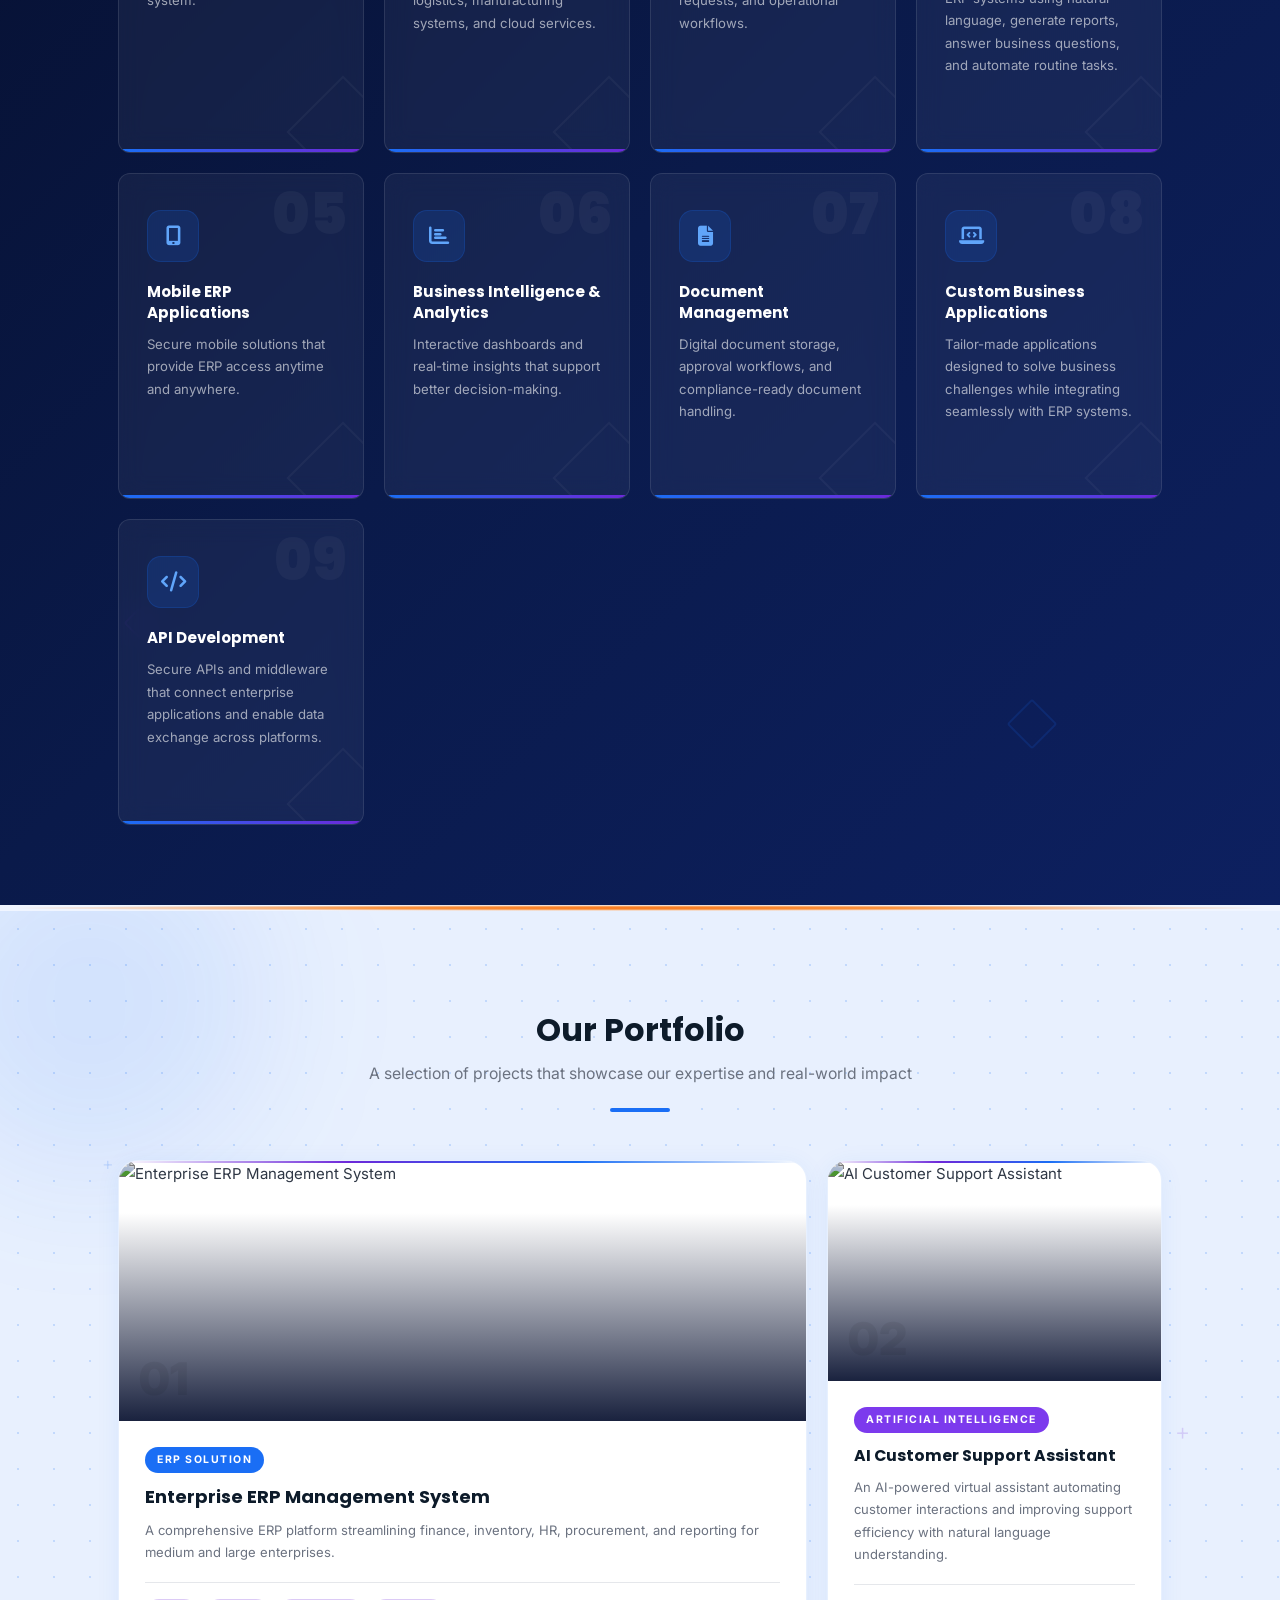
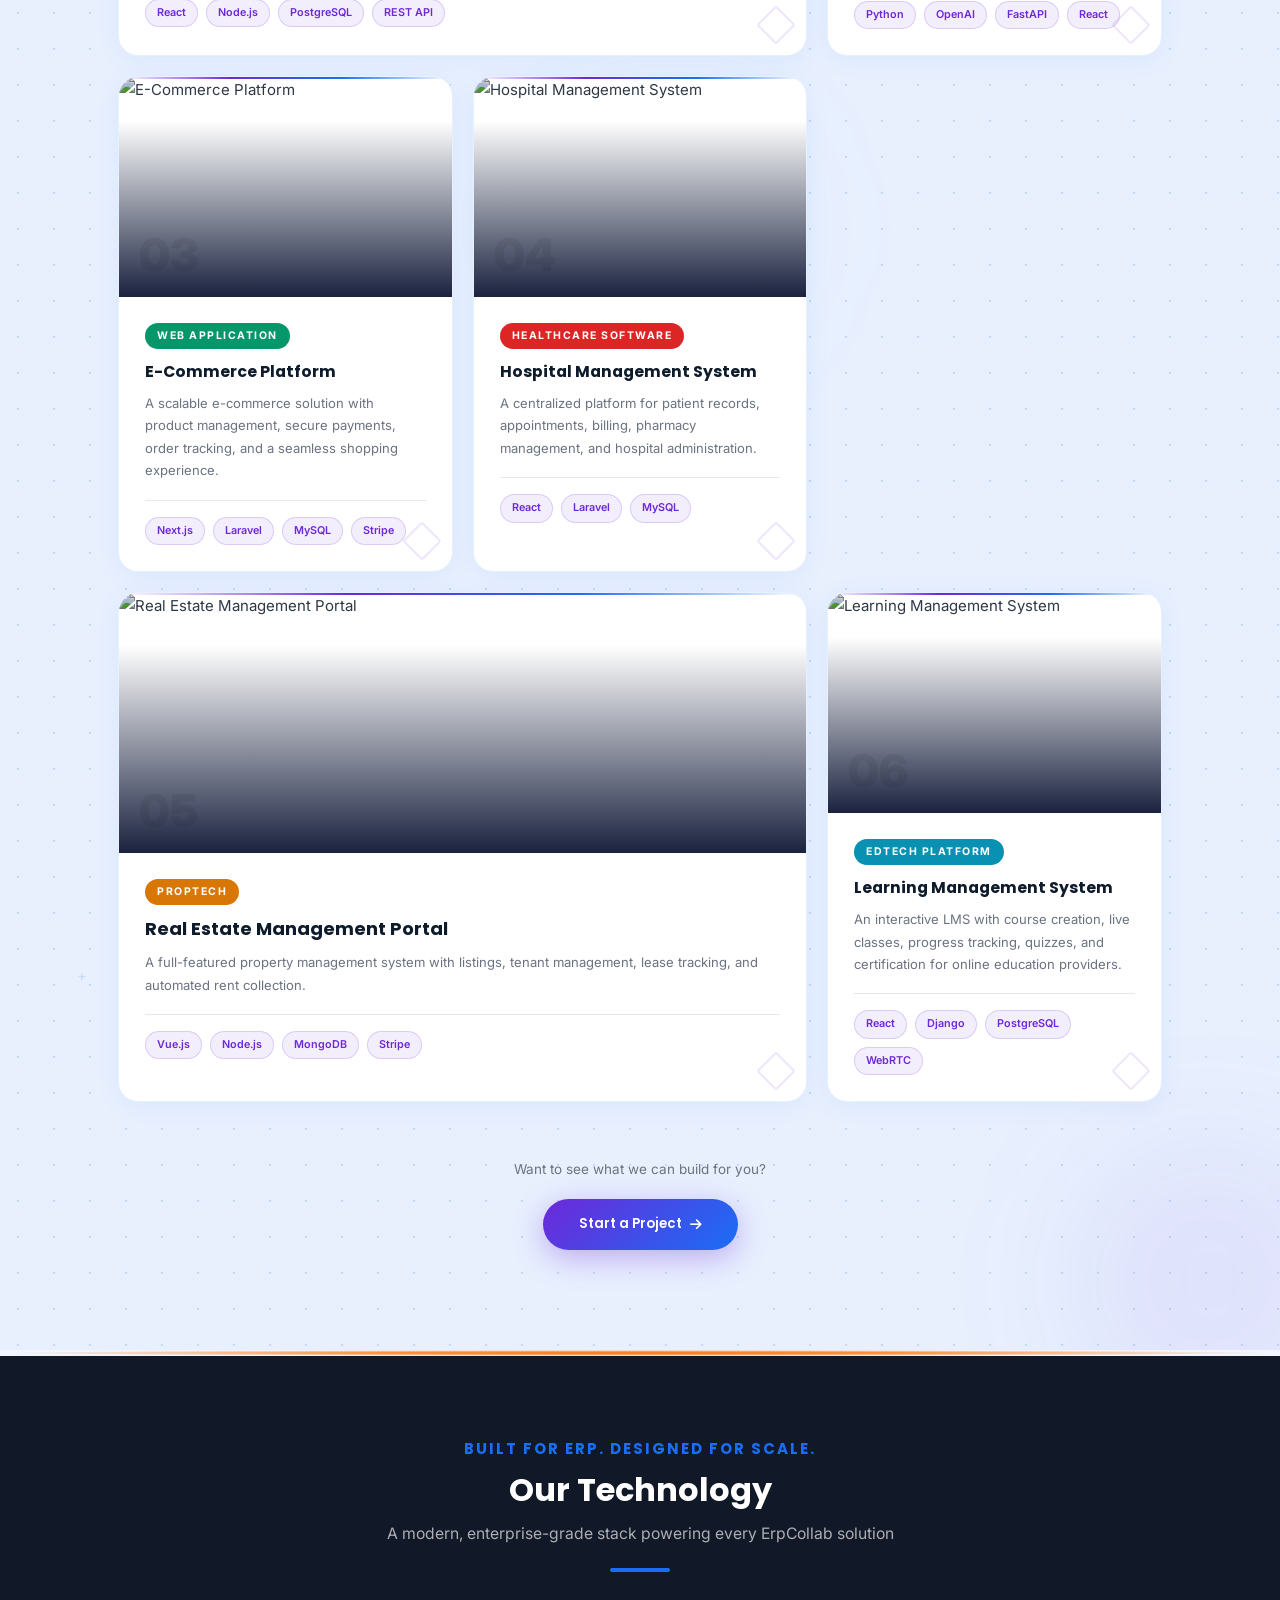
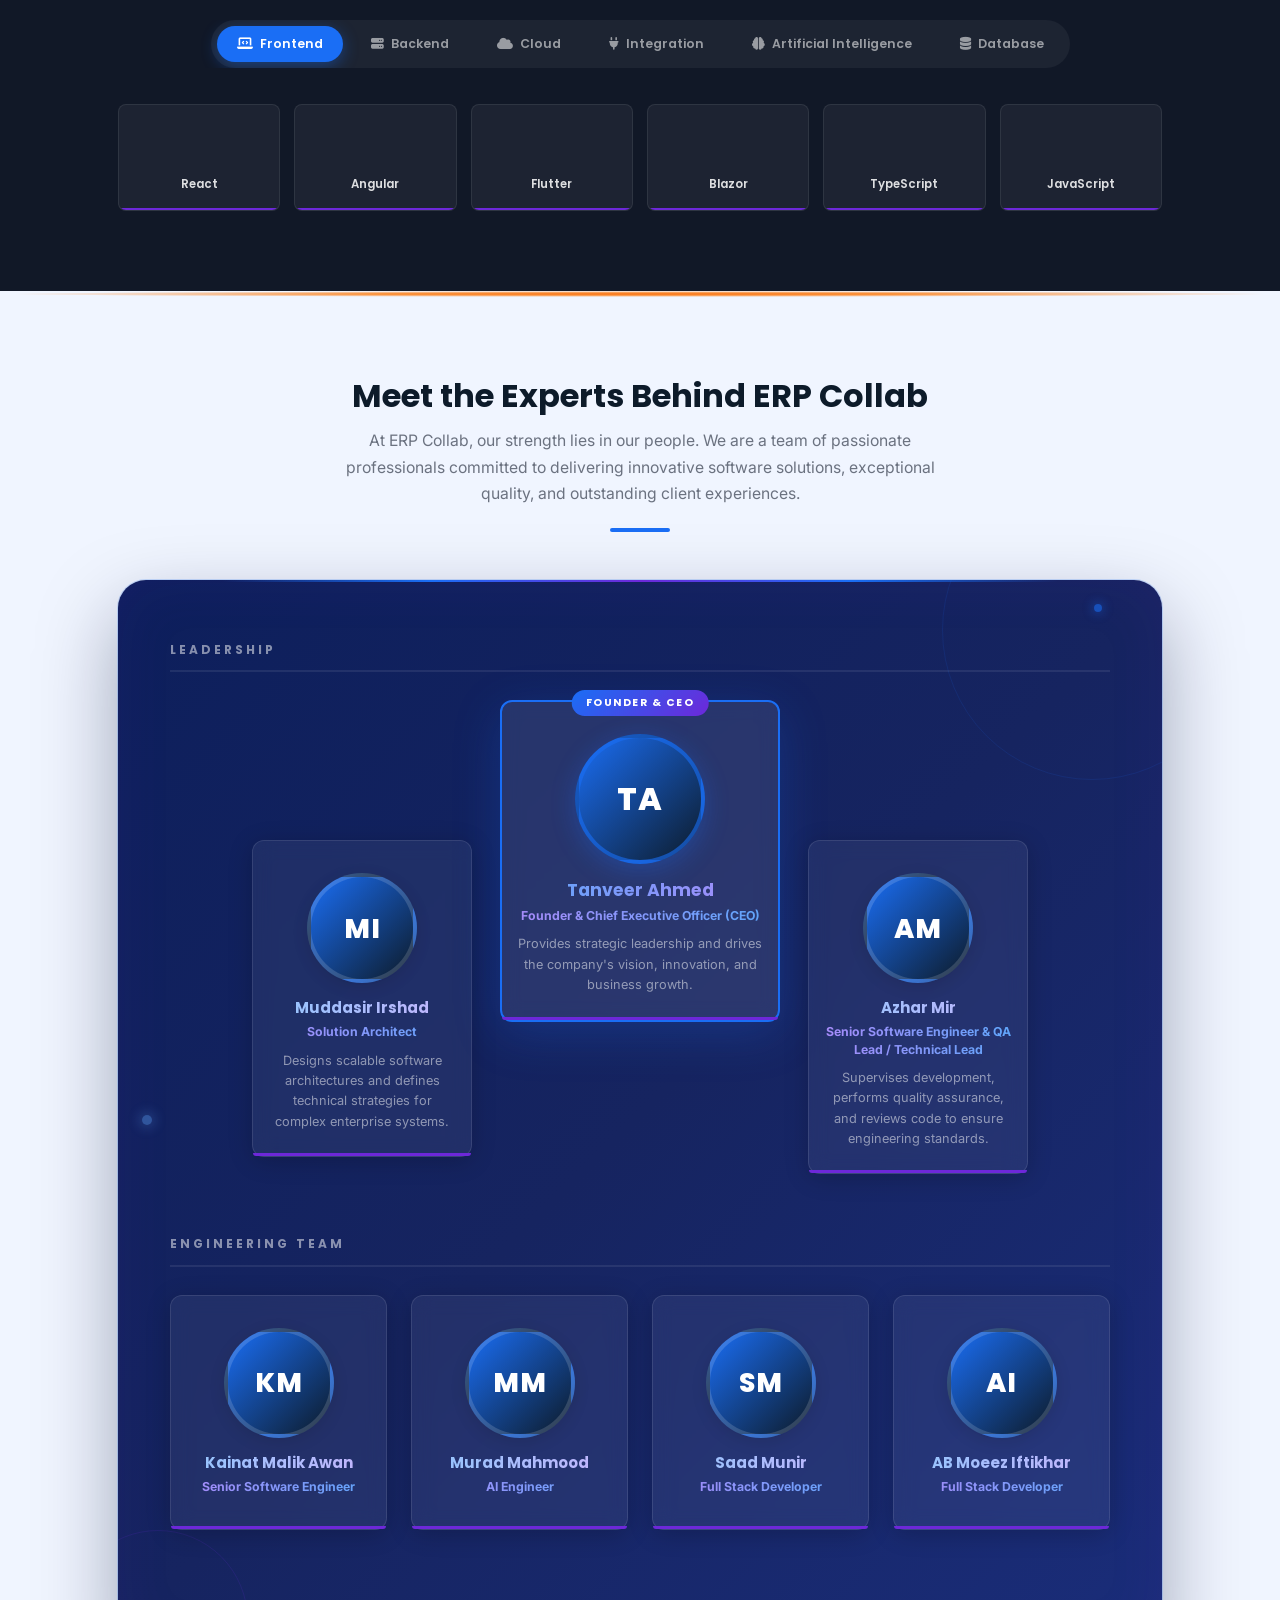
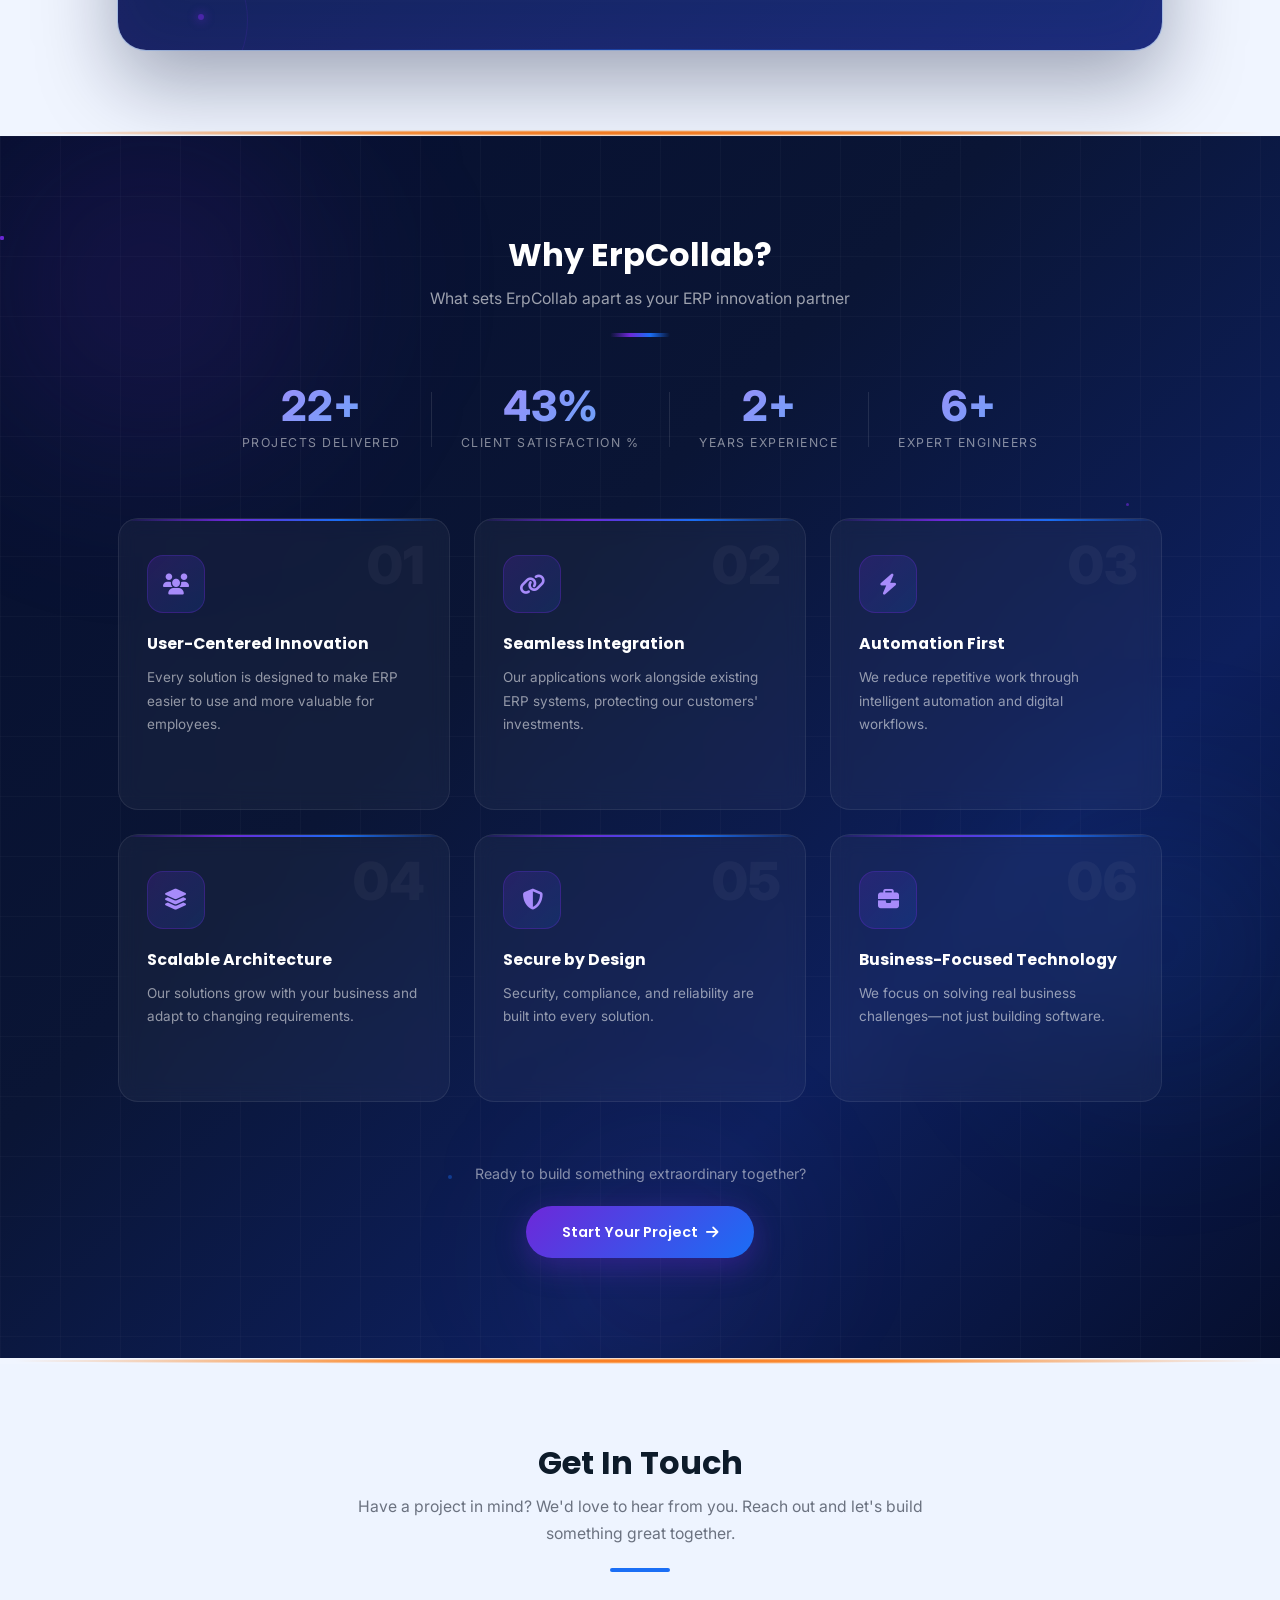
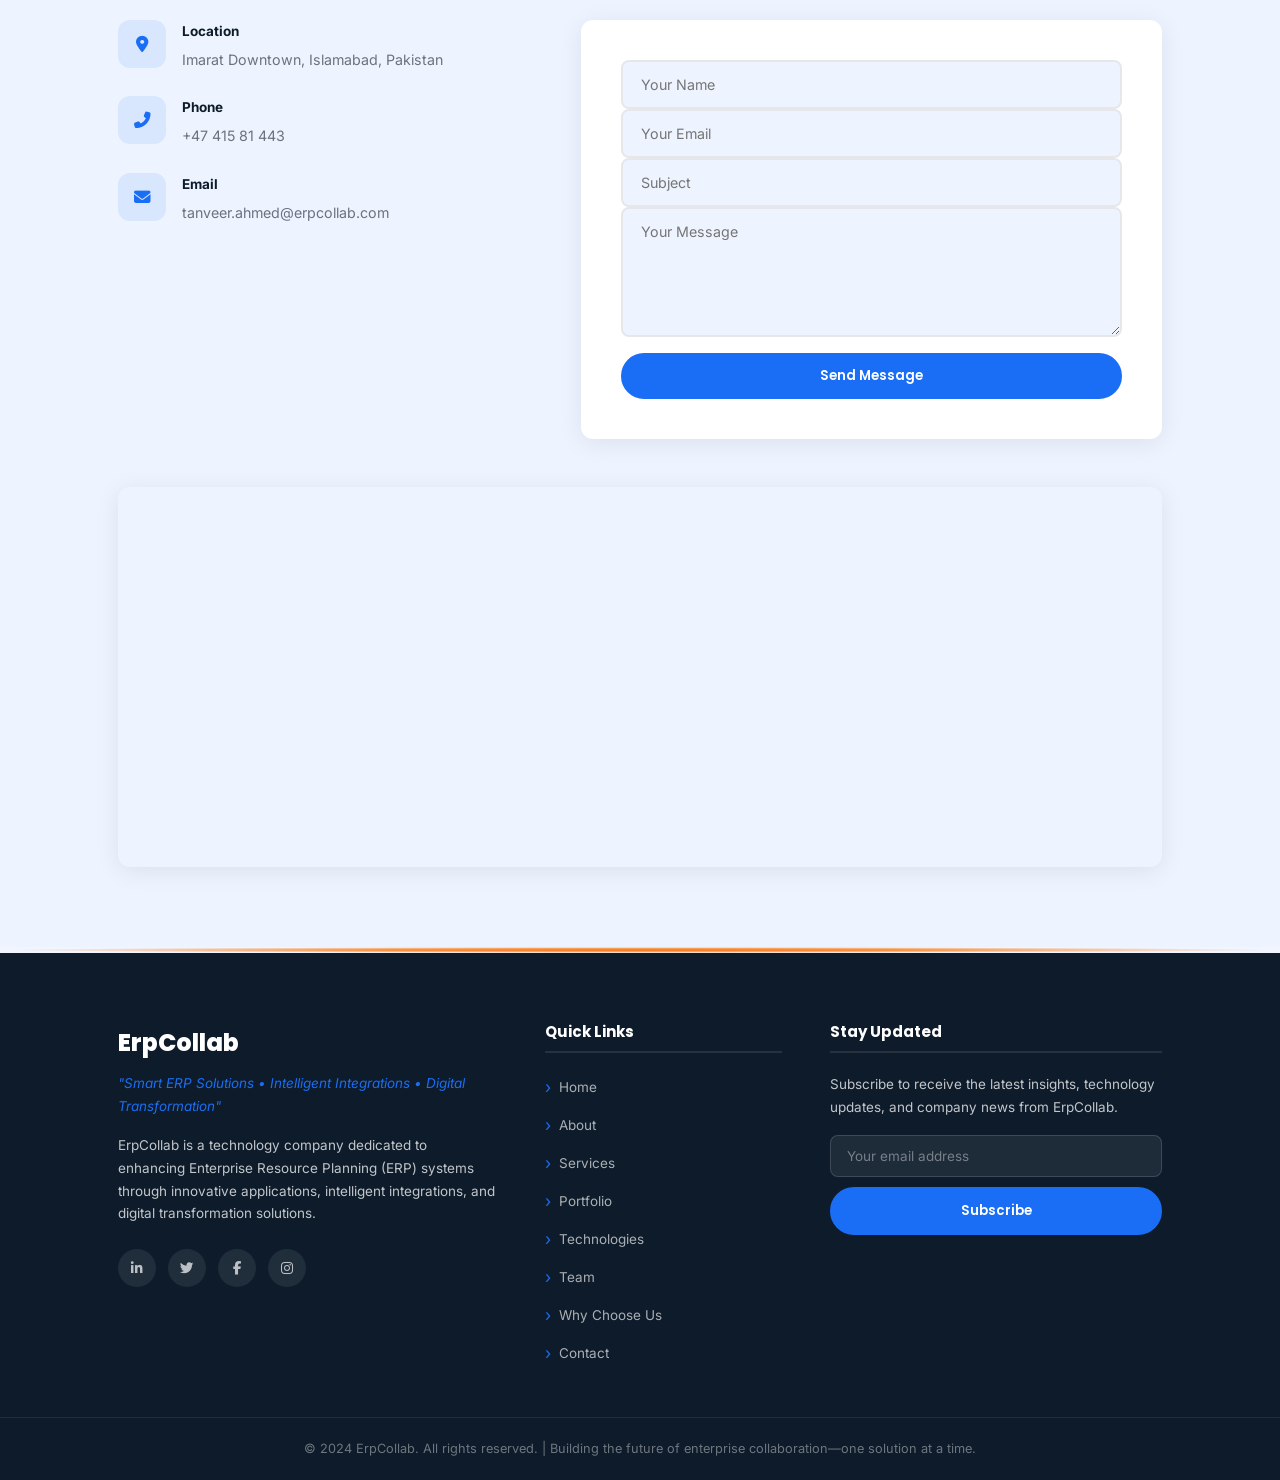
==== commit 8f8d770f: "cache busting v2 on all css files" ====
--- a/index.html
+++ b/index.html
@@ -19,18 +19,18 @@
   <link rel="stylesheet" href="https://cdn.jsdelivr.net/gh/devicons/devicon@latest/devicon.min.css" />
 
   <!-- Styles -->
-  <link rel="stylesheet" href="css/global.css" />
-  <link rel="stylesheet" href="css/header.css" />
-  <link rel="stylesheet" href="css/hero.css" />
-  <link rel="stylesheet" href="css/about.css" />
-  <link rel="stylesheet" href="css/marquee.css" />
-  <link rel="stylesheet" href="css/services.css" />
-  <link rel="stylesheet" href="css/portfolio.css" />
-  <link rel="stylesheet" href="css/technologies.css" />
-  <link rel="stylesheet" href="css/team.css" />
-  <link rel="stylesheet" href="css/why-choose-us.css" />
-  <link rel="stylesheet" href="css/contact.css" />
-  <link rel="stylesheet" href="css/footer.css" />
+  <link rel="stylesheet" href="css/global.css?v=2" />
+  <link rel="stylesheet" href="css/header.css?v=2" />
+  <link rel="stylesheet" href="css/hero.css?v=2" />
+  <link rel="stylesheet" href="css/about.css?v=2" />
+  <link rel="stylesheet" href="css/marquee.css?v=2" />
+  <link rel="stylesheet" href="css/services.css?v=2" />
+  <link rel="stylesheet" href="css/portfolio.css?v=2" />
+  <link rel="stylesheet" href="css/technologies.css?v=2" />
+  <link rel="stylesheet" href="css/team.css?v=2" />
+  <link rel="stylesheet" href="css/why-choose-us.css?v=2" />
+  <link rel="stylesheet" href="css/contact.css?v=2" />
+  <link rel="stylesheet" href="css/footer.css?v=2" />
 </head>
 <body>
 
--- a/css/global.css
+++ b/css/global.css
@@ -24,7 +24,7 @@
 
 *, *::before, *::after { box-sizing: border-box; margin: 0; padding: 0; }
 
-html { scroll-behavior: smooth; }
+html { scroll-behavior: smooth; font-size: 15px; }
 
 body {
   font-family: var(--font-body);
@@ -39,28 +39,28 @@
 ul  { list-style: none; }
 
 .container {
-  max-width: 1200px;
+  max-width: 1140px;
   width: 100%;
   margin: 0 auto;
-  padding: 0 60px;
+  padding: 0 48px;
 }
 
 /* Typography */
 h1,h2,h3,h4 { font-family: var(--font-head); font-weight: 700; line-height: 1.2; }
-h1 { font-size: clamp(2.4rem, 5vw, 4rem); }
-h2 { font-size: clamp(1.8rem, 3vw, 2.6rem); }
-h3 { font-size: 1.2rem; }
+h1 { font-size: clamp(2rem, 4vw, 3.2rem); }
+h2 { font-size: clamp(1.5rem, 2.5vw, 2.2rem); }
+h3 { font-size: 1.1rem; }
 
 /* Buttons */
 .btn {
   display: inline-flex;
   align-items: center;
   gap: 8px;
-  padding: 14px 32px;
+  padding: 11px 26px;
   border-radius: 50px;
   font-family: var(--font-head);
   font-weight: 600;
-  font-size: .95rem;
+  font-size: .88rem;
   cursor: pointer;
   border: 2px solid transparent;
   transition: var(--transition);
@@ -82,12 +82,12 @@
 .btn-full { width: 100%; justify-content: center; }
 
 /* Section utilities */
-.section { padding: 100px 0; }
+.section { padding: 80px 0; }
 .bg-light { background: #e8f0fe; }
 .bg-dark  { background: var(--dark); color: var(--white); }
 .bg-white { background: #ffffff; }
 
-.section-header { text-align: center; margin-bottom: 60px; }
+.section-header { text-align: center; margin-bottom: 48px; }
 .section-header h2 { color: var(--navy); margin-bottom: 12px; }
 .bg-dark .section-header h2 { color: var(--white); }
 .section-sub { color: var(--text-light); font-size: 1.05rem; max-width: 600px; margin: 0 auto 20px; }
@@ -120,6 +120,6 @@
 }
 
 @media (max-width: 768px) {
-  .section { padding: 70px 0; }
+  .section { padding: 56px 0; }
   .container { padding: 0 20px; }
 }
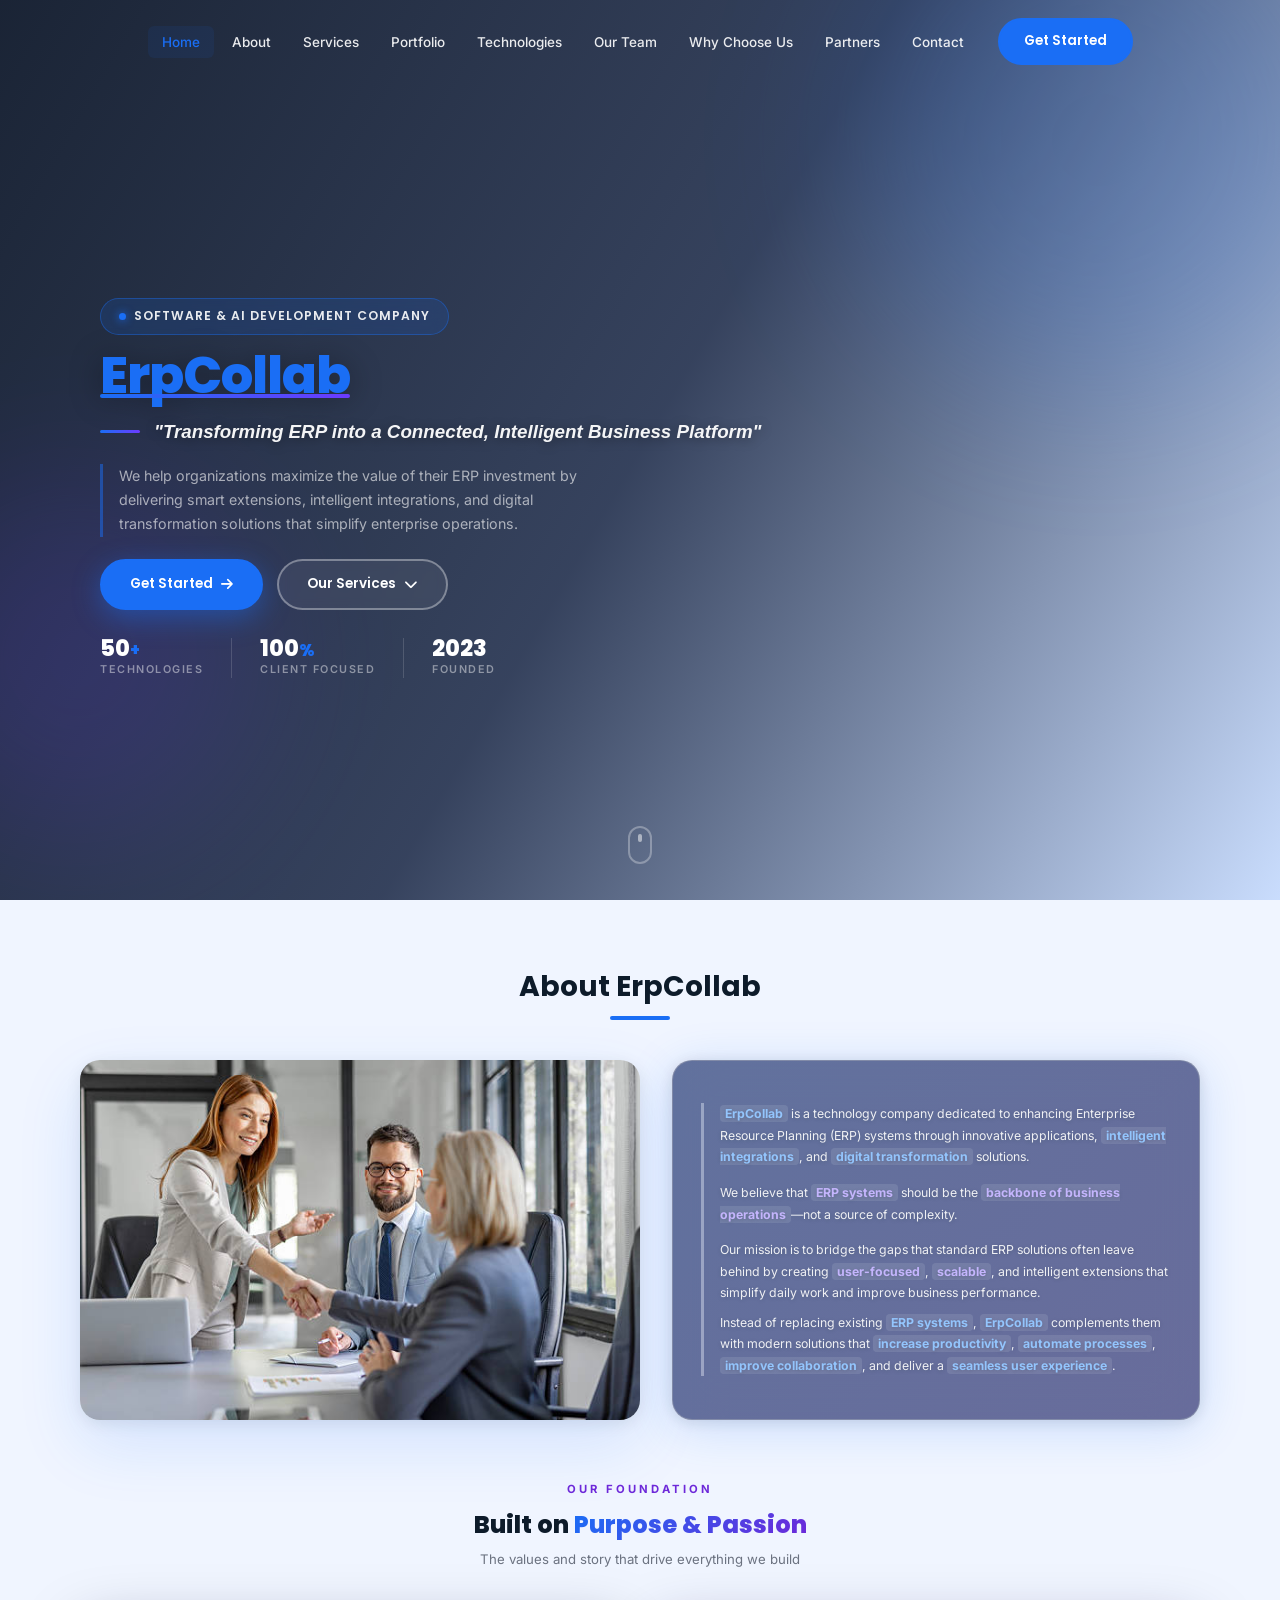
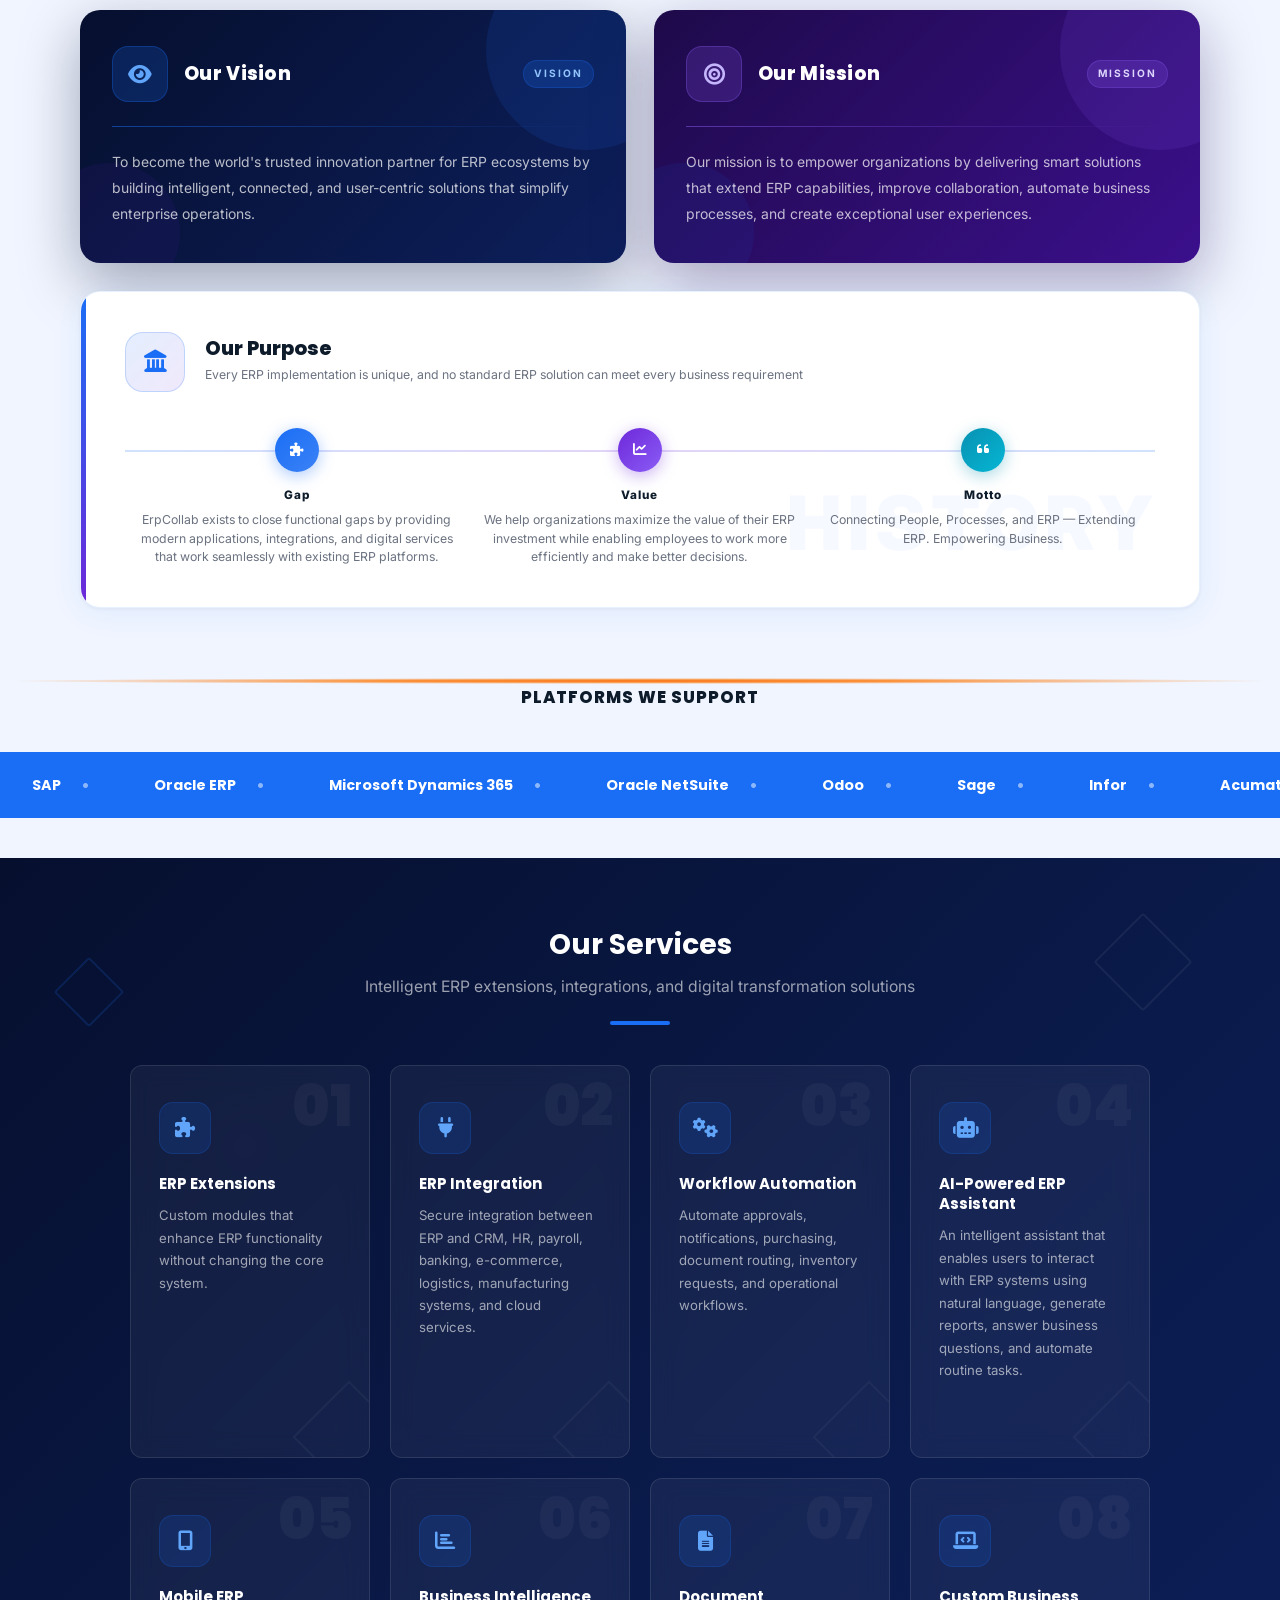
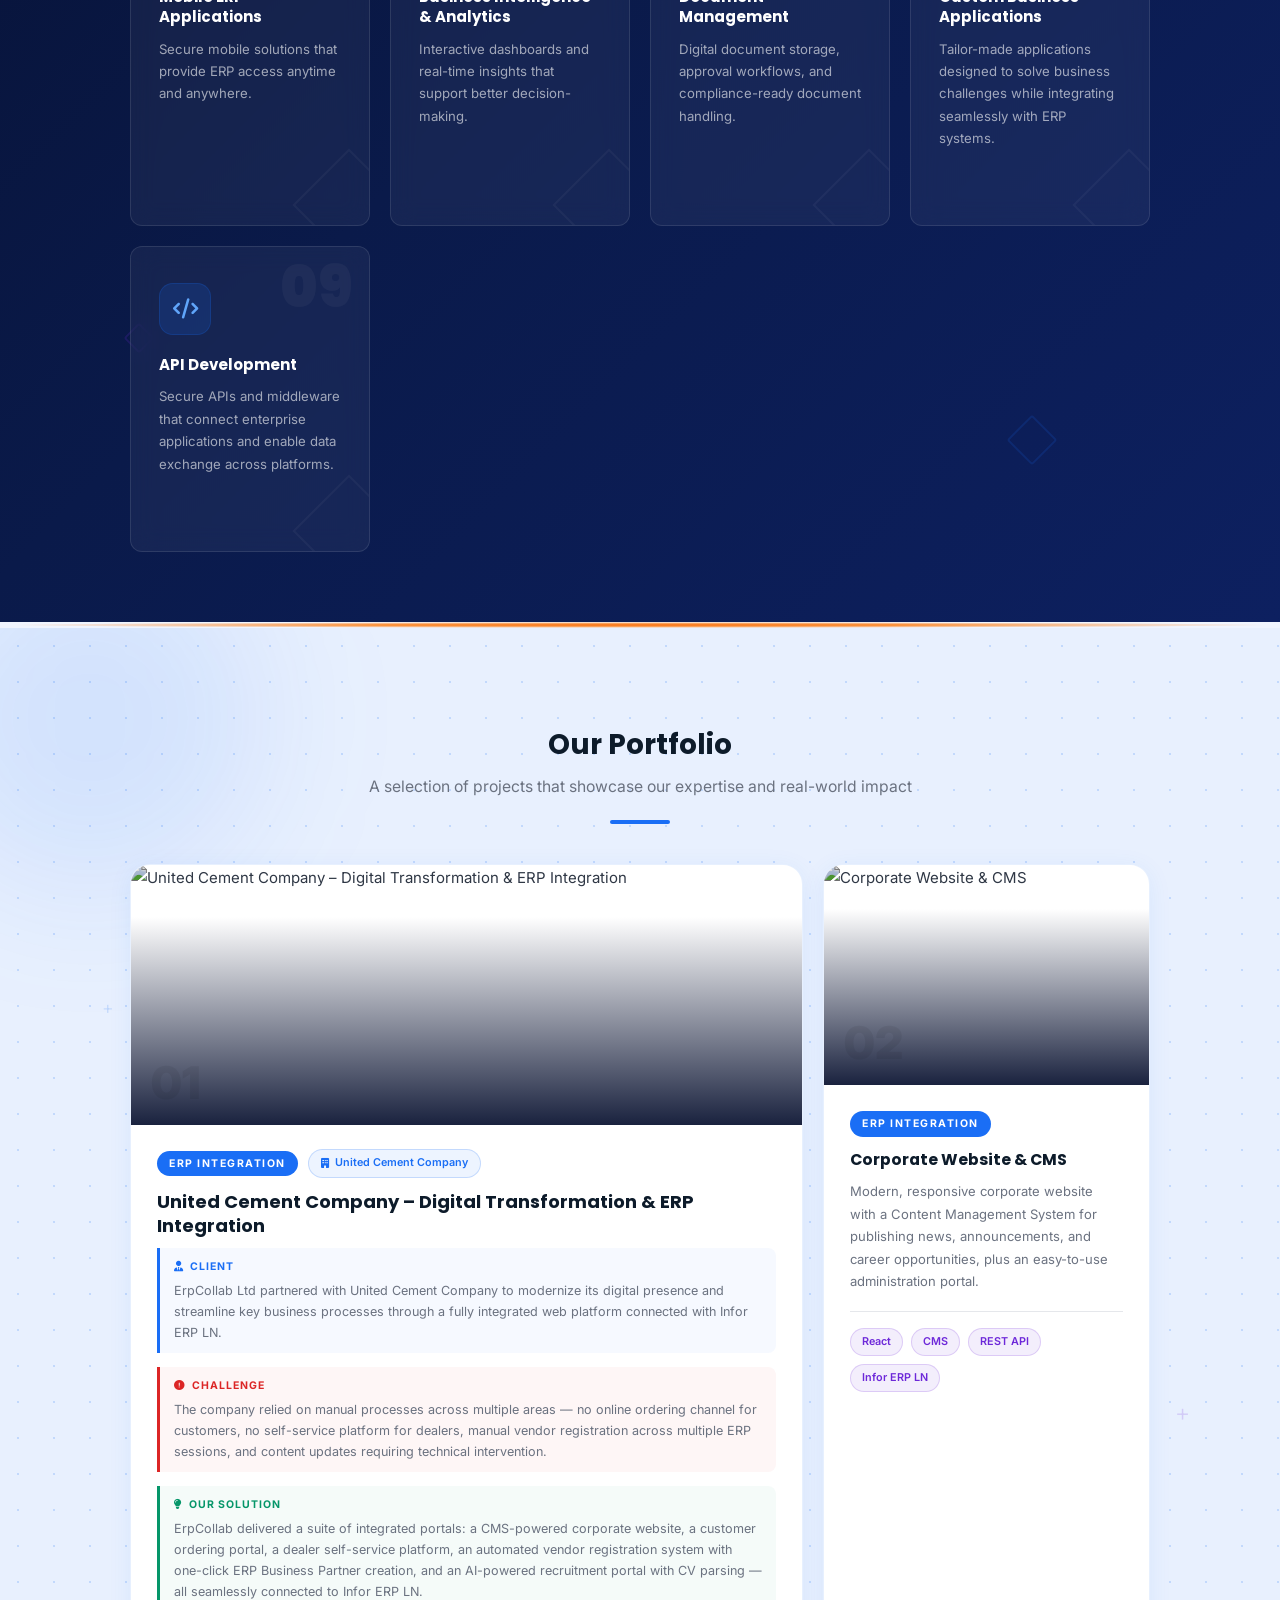
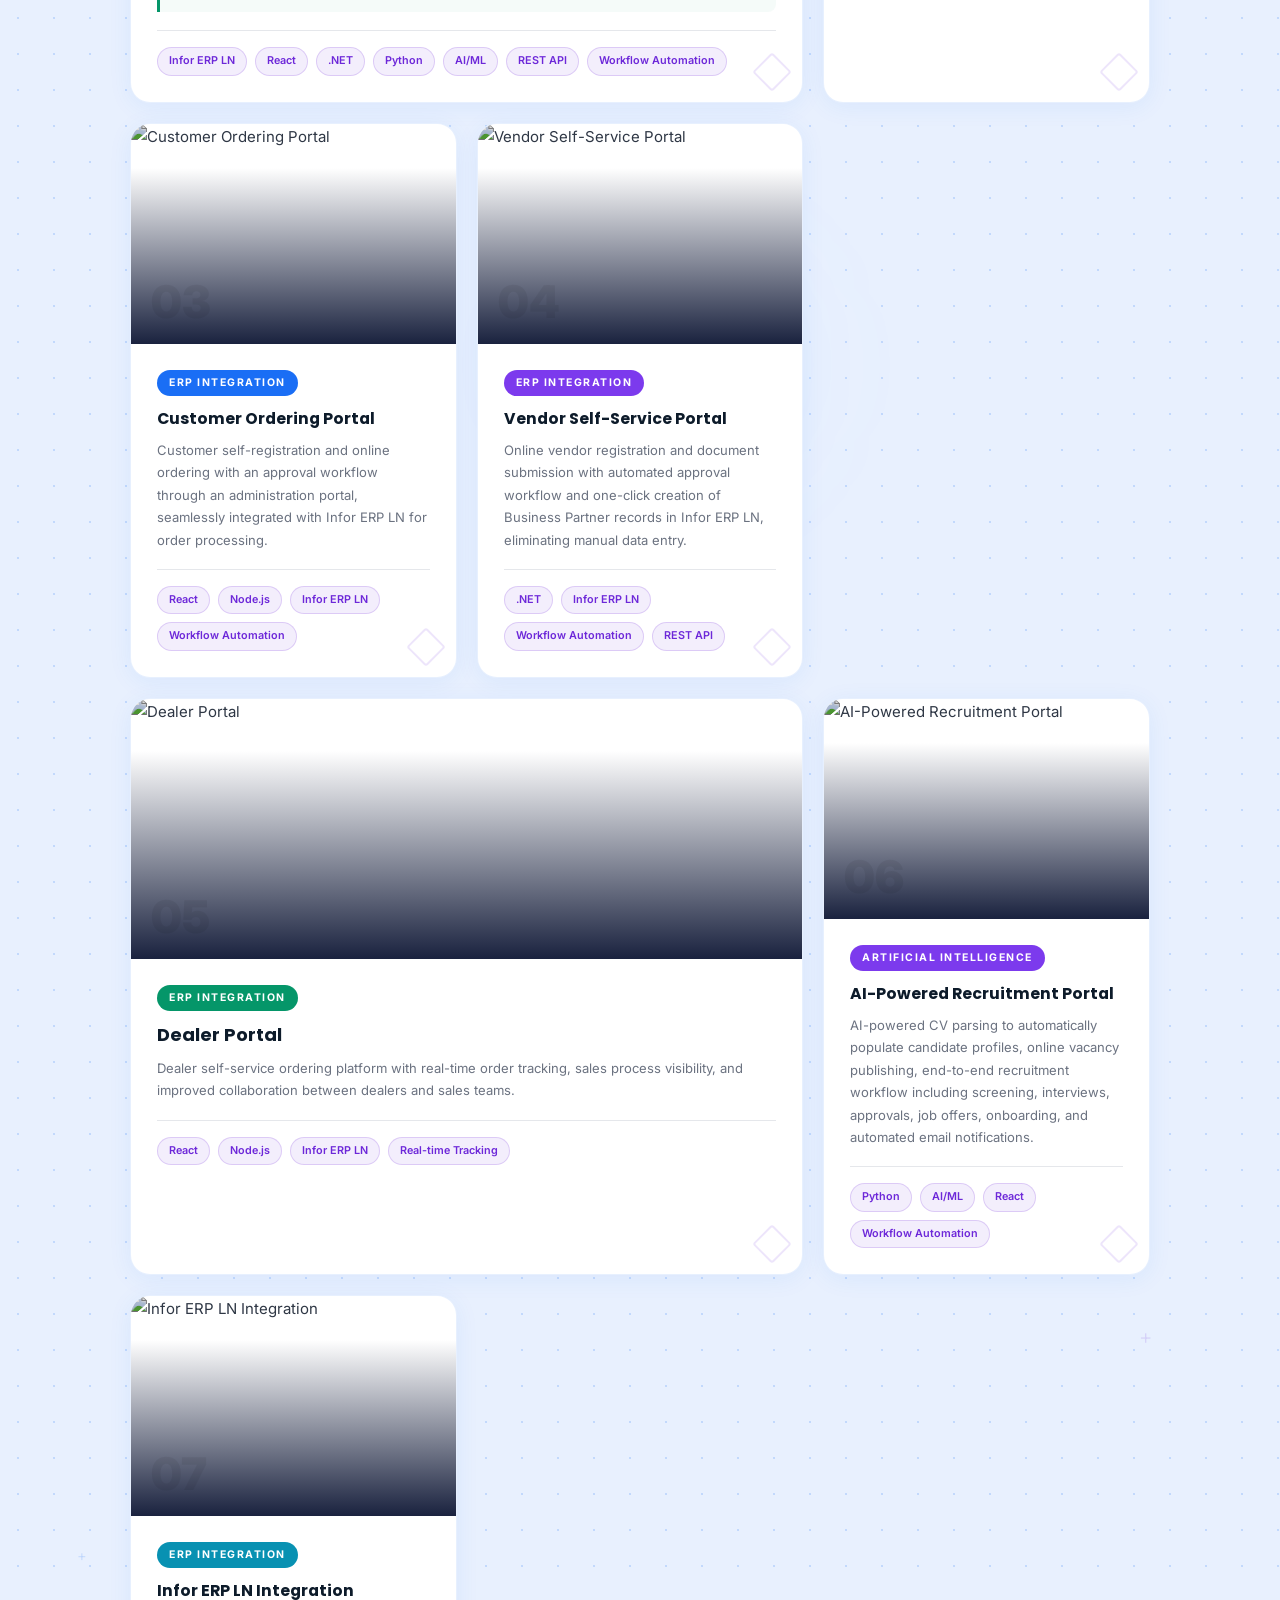
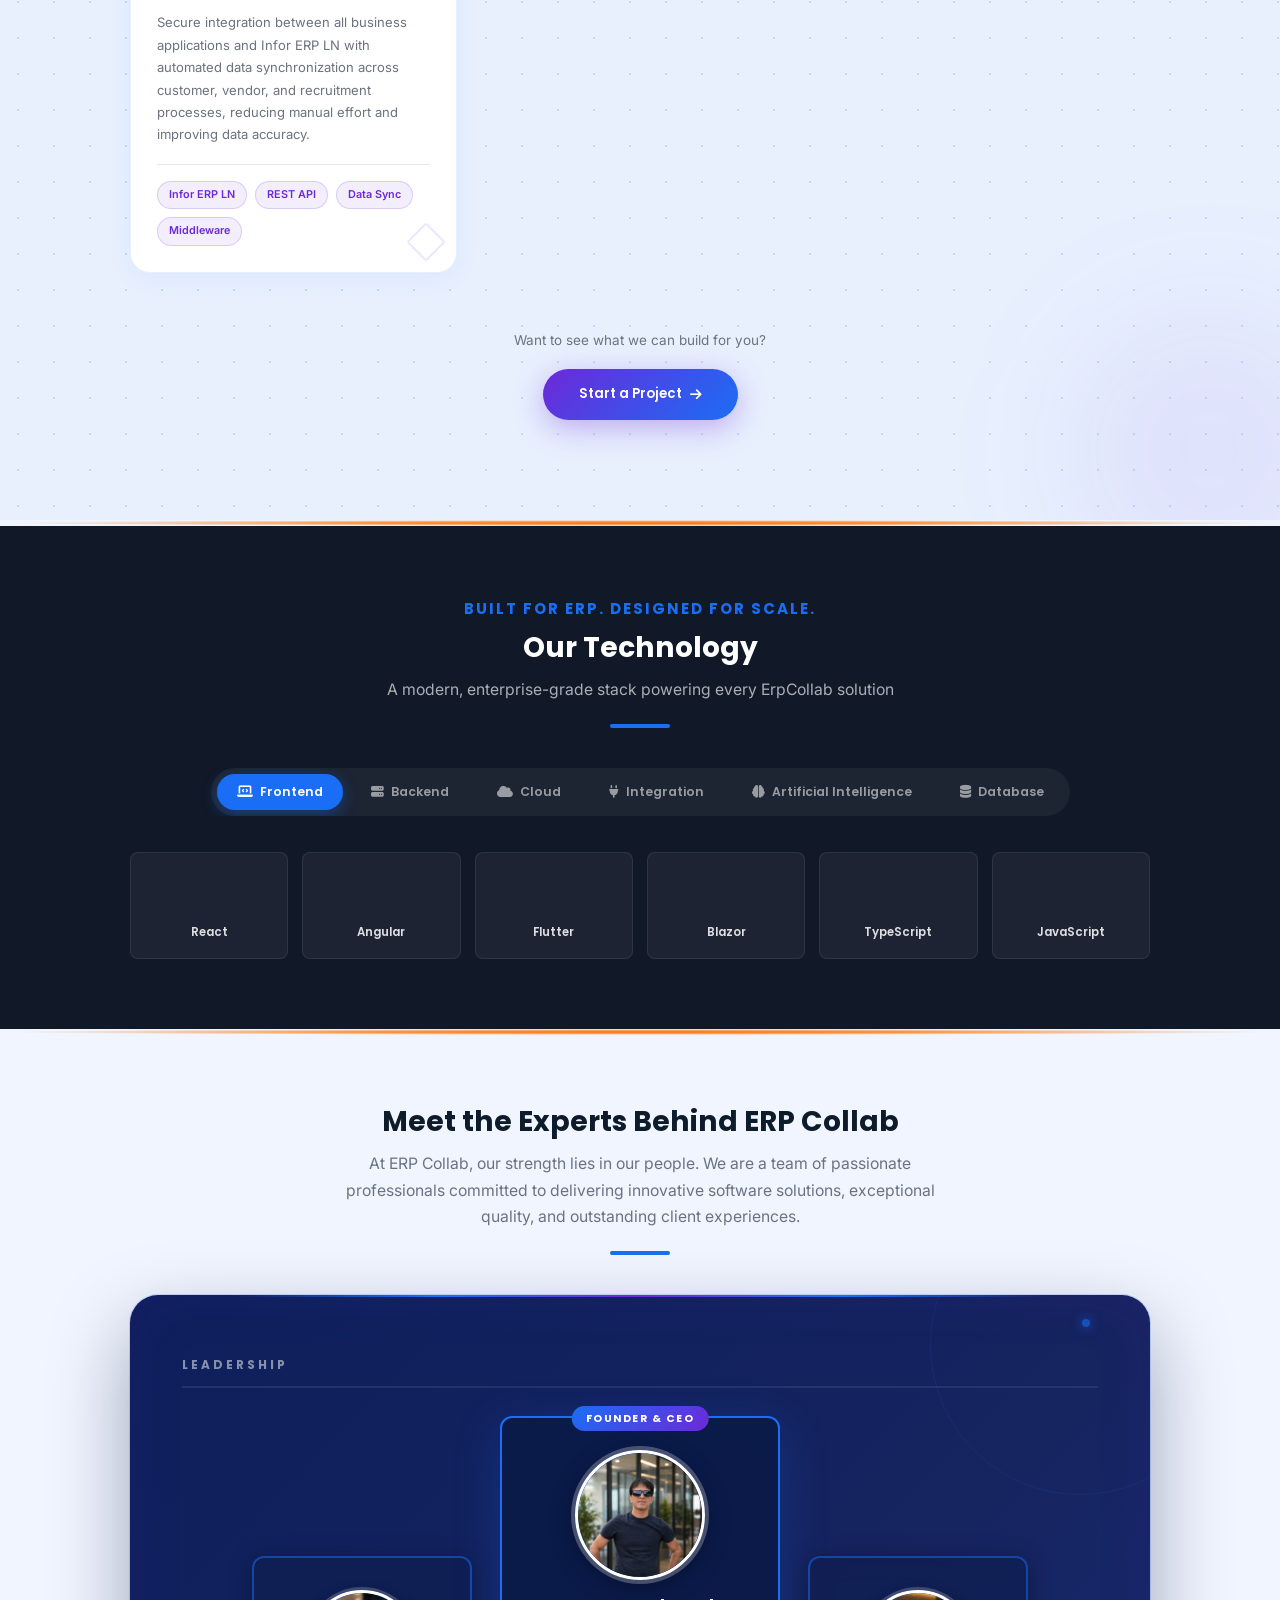
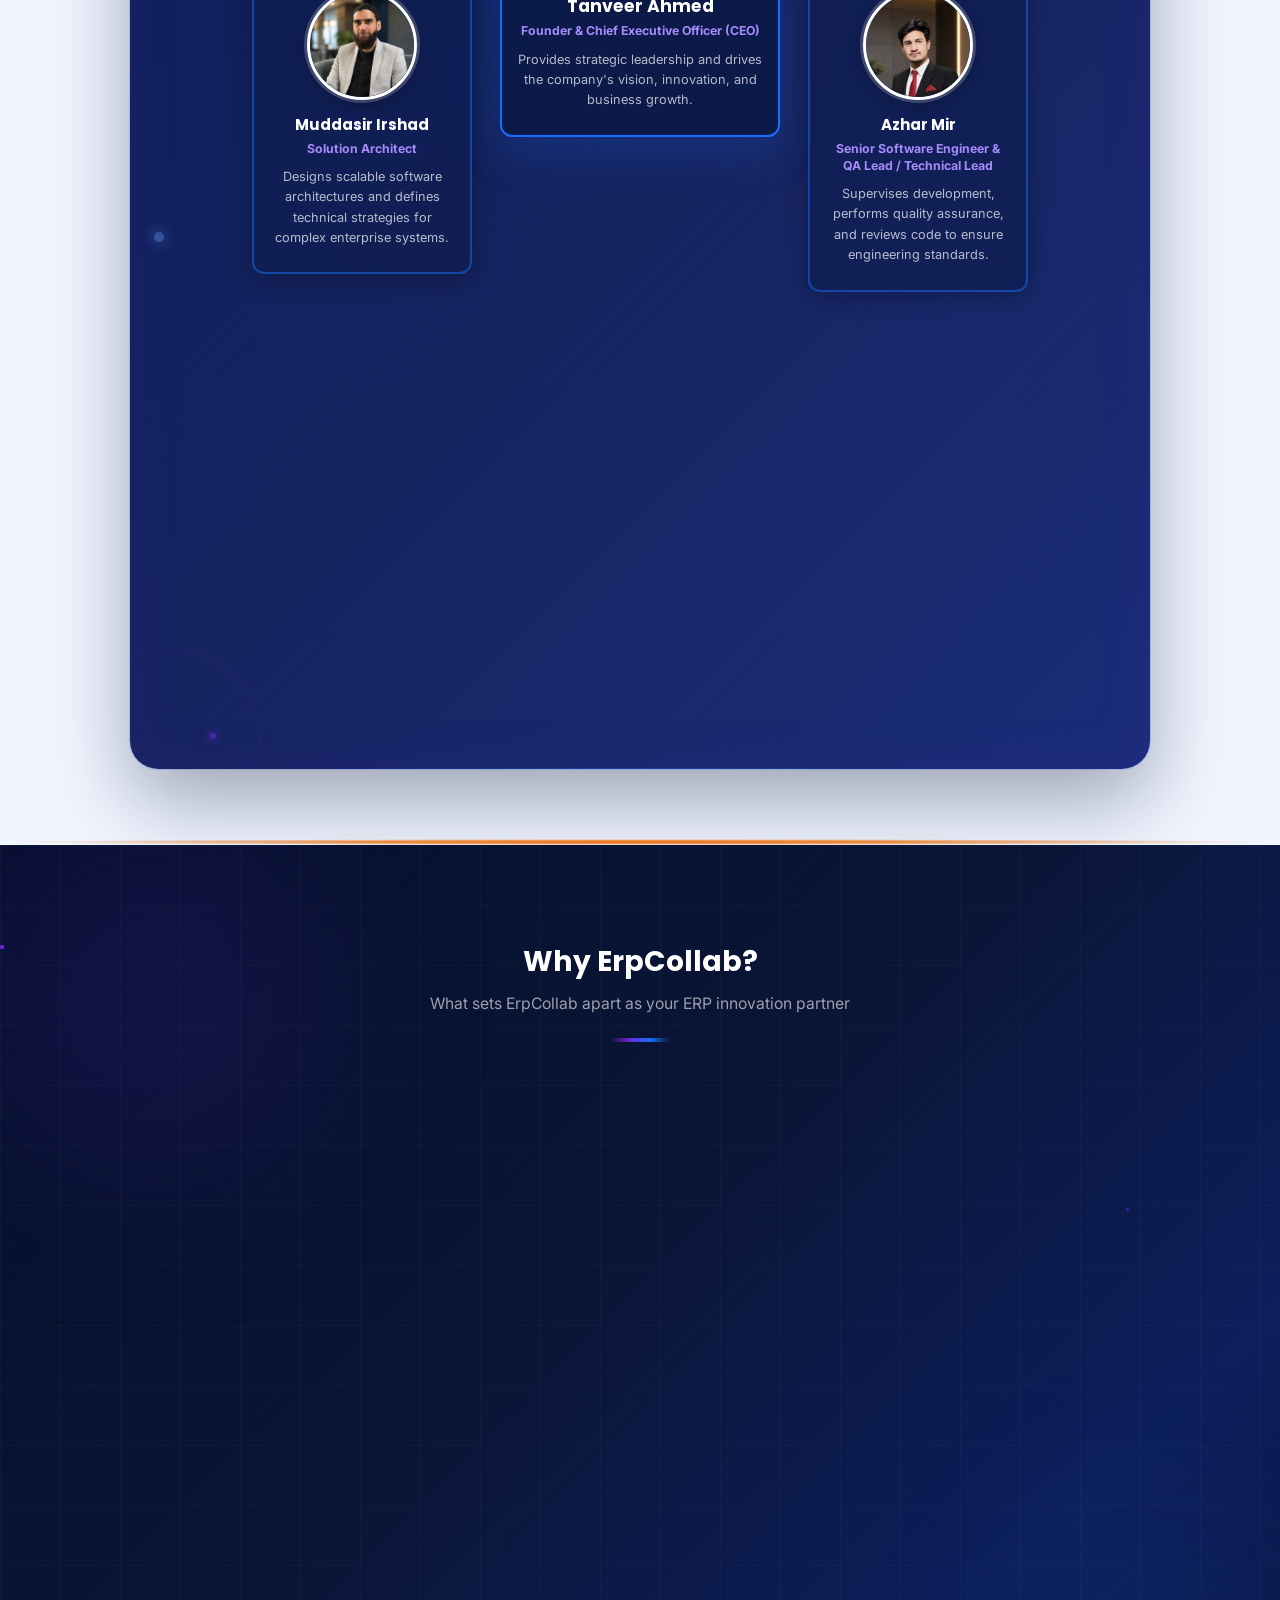
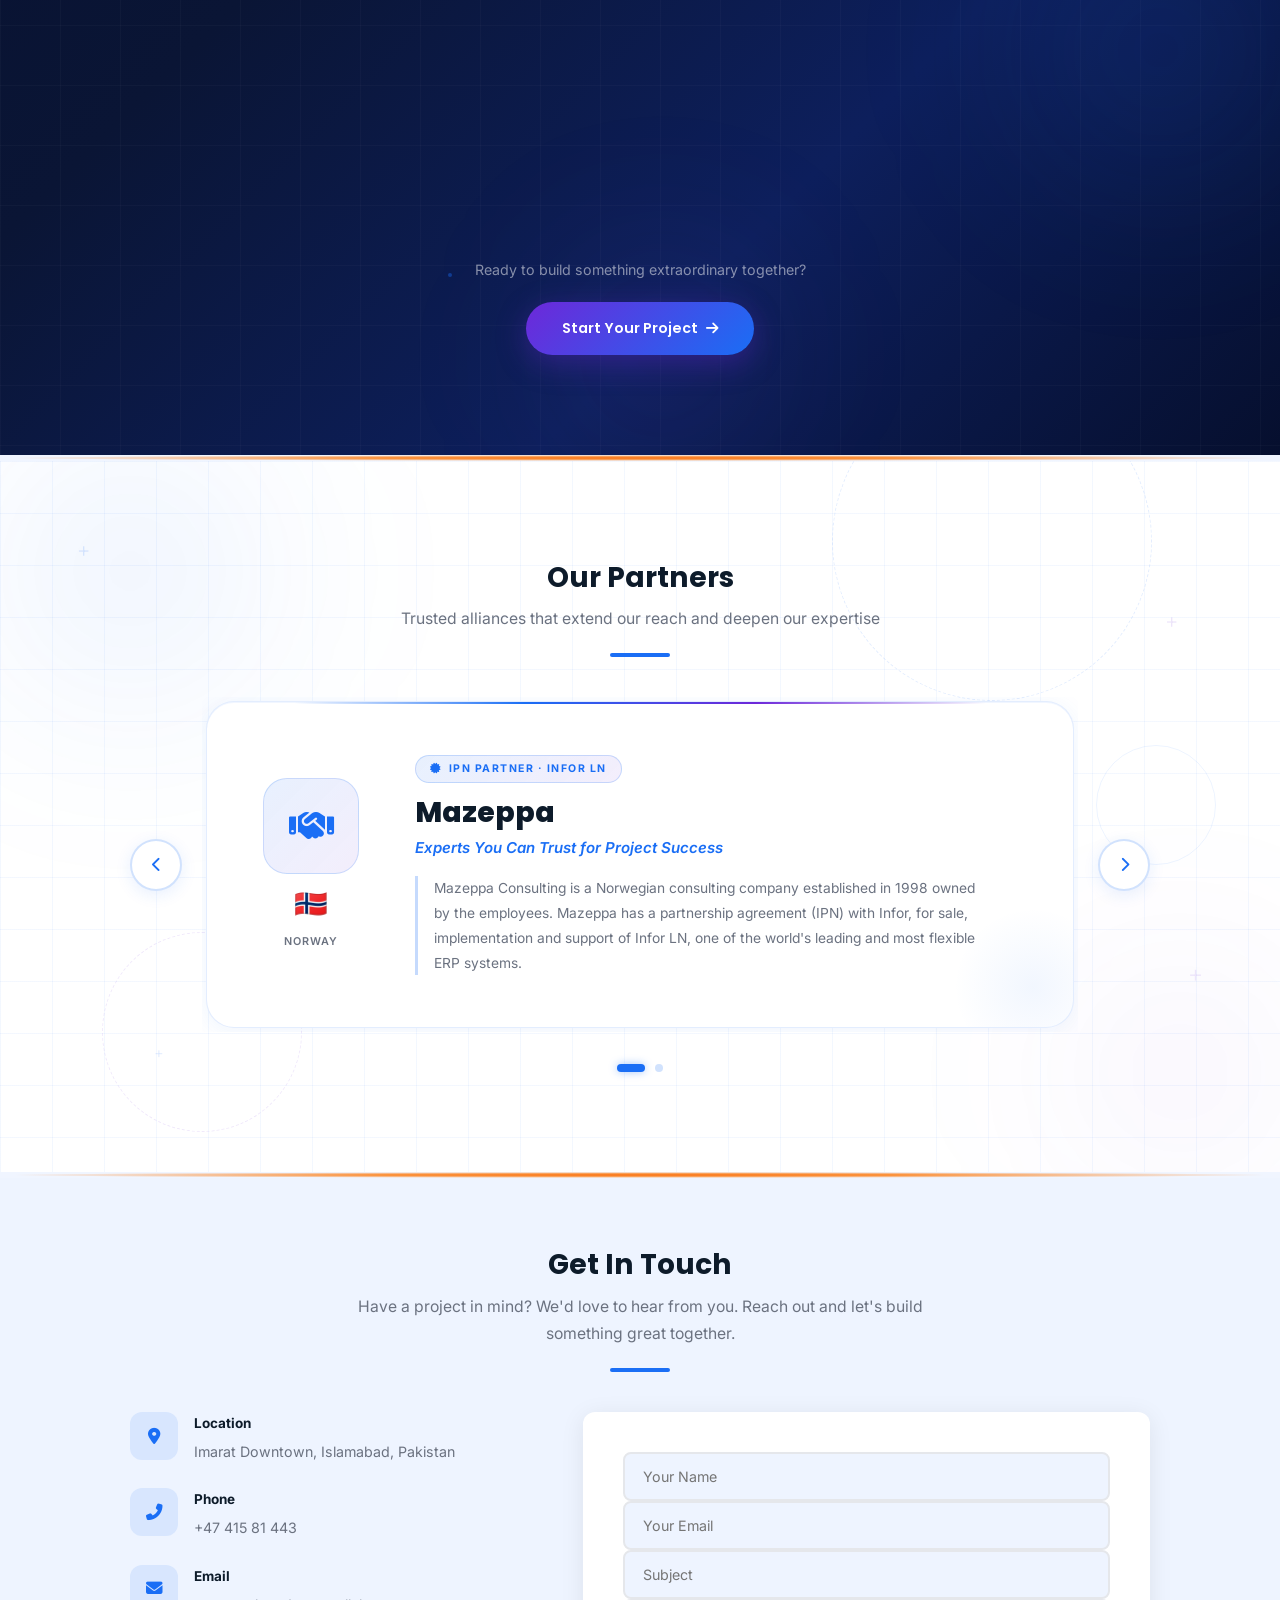
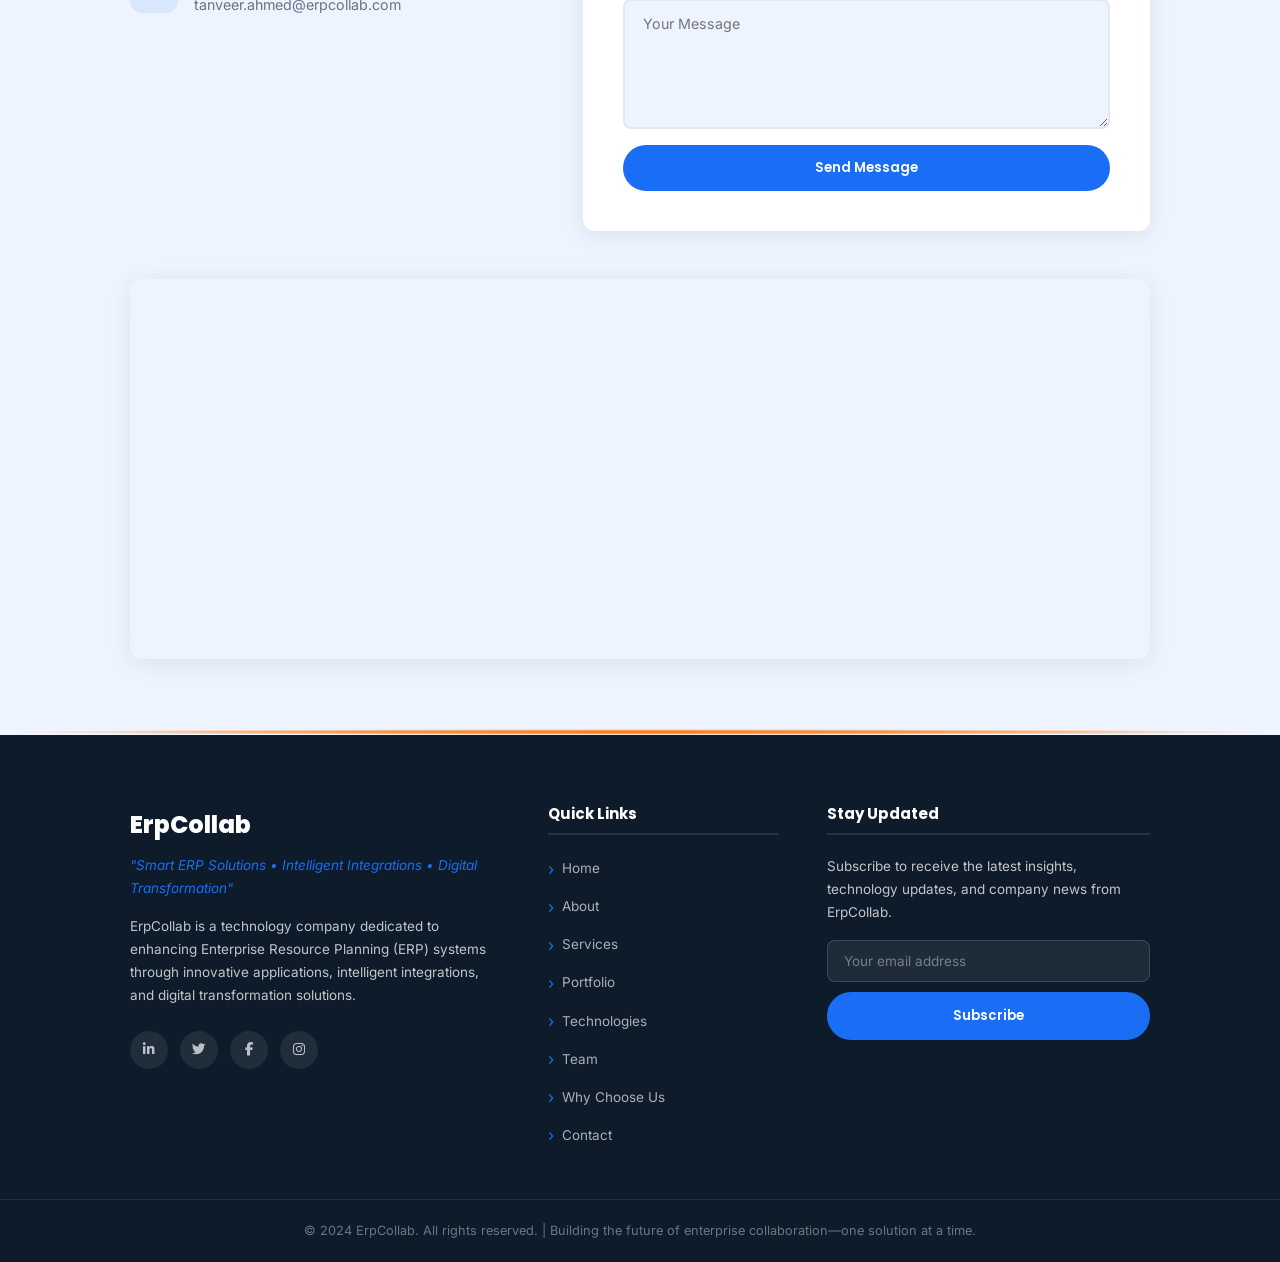
==== commit 2d05e714: "feat: add animated Our Partners section with slider after Why ErpCollab" ====
--- a/index.html
+++ b/index.html
@@ -29,6 +29,7 @@
   <link rel="stylesheet" href="css/technologies.css?v=2" />
   <link rel="stylesheet" href="css/team.css?v=2" />
   <link rel="stylesheet" href="css/why-choose-us.css?v=2" />
+  <link rel="stylesheet" href="css/partners.css" />
   <link rel="stylesheet" href="css/contact.css?v=2" />
   <link rel="stylesheet" href="css/footer.css?v=2" />
 </head>
--- a/css/global.css
+++ b/css/global.css
@@ -39,17 +39,17 @@
 ul  { list-style: none; }
 
 .container {
-  max-width: 1140px;
+  max-width: 1100px;
   width: 100%;
   margin: 0 auto;
-  padding: 0 48px;
+  padding: 0 40px;
 }
 
 /* Typography */
 h1,h2,h3,h4 { font-family: var(--font-head); font-weight: 700; line-height: 1.2; }
-h1 { font-size: clamp(2rem, 4vw, 3.2rem); }
-h2 { font-size: clamp(1.5rem, 2.5vw, 2.2rem); }
-h3 { font-size: 1.1rem; }
+h1 { font-size: clamp(2rem, 3.5vw, 3rem); }
+h2 { font-size: clamp(1.5rem, 2.2vw, 2rem); }
+h3 { font-size: 1rem; }
 
 /* Buttons */
 .btn {
@@ -82,12 +82,12 @@
 .btn-full { width: 100%; justify-content: center; }
 
 /* Section utilities */
-.section { padding: 80px 0; }
+.section { padding: 70px 0; }
 .bg-light { background: #e8f0fe; }
 .bg-dark  { background: var(--dark); color: var(--white); }
 .bg-white { background: #ffffff; }
 
-.section-header { text-align: center; margin-bottom: 48px; }
+.section-header { text-align: center; margin-bottom: 40px; }
 .section-header h2 { color: var(--navy); margin-bottom: 12px; }
 .bg-dark .section-header h2 { color: var(--white); }
 .section-sub { color: var(--text-light); font-size: 1.05rem; max-width: 600px; margin: 0 auto 20px; }
--- a/css/header.css
+++ b/css/header.css
@@ -14,19 +14,13 @@
 .nav-inner {
   display: flex;
   align-items: center;
-  justify-content: space-between;
+  justify-content: center;
   gap: 24px;
 }
-.nav-logo {
-  font-family: var(--font-head);
-  font-size: 1.5rem;
-  font-weight: 800;
-  color: var(--white);
-  letter-spacing: -.5px;
-  transition: color var(--transition);
-  flex-shrink: 0;
+@media (max-width: 768px) {
+  .nav-inner { justify-content: space-between; }
 }
-.navbar.scrolled .nav-logo { color: var(--navy); }
+.nav-logo { display: none; }
 
 .nav-menu { display: flex; align-items: center; gap: 8px; }
 .nav-links { display: flex; align-items: center; gap: 4px; }
--- a/css/hero.css
+++ b/css/hero.css
@@ -2,6 +2,7 @@
 .hero {
   position: relative;
   min-height: 100vh;
+  min-height: 100dvh;
   display: flex;
   align-items: center;
   justify-content: flex-start;
@@ -9,6 +10,8 @@
   background-position: center;
   background-attachment: fixed;
   overflow: hidden;
+  padding-top: 60px;
+  box-sizing: border-box;
 }
 .hero-overlay {
   position: absolute;
@@ -40,10 +43,10 @@
 }
 .hero-inner {
   width: 100%;
-  padding: 100px 60px 60px 120px;
+  padding: clamp(20px, 5vh, 72px) 60px clamp(16px, 3vh, 50px) 100px;
 }
 .hero-inner > * {
-  max-width: 760px;
+  max-width: 680px;
 }
 
 /* Badge pill */
@@ -56,7 +59,7 @@
   backdrop-filter: blur(8px);
   padding: 7px 18px;
   border-radius: 50px;
-  margin-bottom: 28px;
+  margin-bottom: clamp(8px, 1.5vh, 16px);
   font-family: var(--font-head);
   font-size: .82rem;
   font-weight: 600;
@@ -79,12 +82,12 @@
 
 /* Title */
 .hero-title {
-  font-size: clamp(2.8rem, 7vw, 5.8rem);
+  font-size: clamp(1.8rem, 4vw, 4.2rem);
   font-weight: 800;
   line-height: 1.05;
   color: var(--white);
-  margin-bottom: 20px;
-  letter-spacing: -1.5px;
+  margin-bottom: clamp(8px, 1.5vh, 16px);
+  letter-spacing: -1px;
   text-shadow: 0 4px 32px rgba(0,0,0,.4);
 }
 .hero-title .accent-word {
@@ -110,7 +113,7 @@
   display: flex;
   align-items: center;
   gap: 14px;
-  margin-bottom: 22px;
+  margin-bottom: clamp(10px, 1.8vh, 22px);
 }
 .hero-tagline-wrap::before {
   content: '';
@@ -121,21 +124,22 @@
   flex-shrink: 0;
 }
 .hero-tagline {
-  font-size: clamp(1rem, 2vw, 1.45rem);
-  color: rgba(255,255,255,.75);
+  font-size: clamp(1rem, 1.6vw, 1.25rem);
+  color: rgba(255,255,255,.95);
   font-style: italic;
   font-family: var(--font-head);
-  font-weight: 500;
+  font-weight: 600;
   margin: 0;
+  text-shadow: 0 2px 12px rgba(0,0,0,.4);
 }
 
 /* Description */
 .hero-desc {
-  font-size: 1.05rem;
+  font-size: .95rem;
   color: rgba(255,255,255,.6);
-  max-width: 580px;
-  margin-bottom: 40px;
-  line-height: 1.8;
+  max-width: 520px;
+  margin-bottom: clamp(16px, 2.5vh, 32px);
+  line-height: 1.7;
   border-left: 3px solid rgba(26,110,245,.5);
   padding-left: 16px;
 }
@@ -143,15 +147,15 @@
 /* Buttons */
 .hero-btns {
   display: flex;
-  gap: 16px;
+  gap: 14px;
   flex-wrap: wrap;
-  margin-bottom: 52px;
+  margin-bottom: clamp(20px, 3vh, 40px);
 }
 .hero-btns .btn-primary {
   background: var(--accent);
   box-shadow: 0 8px 28px rgba(26,110,245,.45);
-  padding: 15px 36px;
-  font-size: 1rem;
+  padding: 12px 28px;
+  font-size: .9rem;
 }
 .hero-btns .btn-primary:hover {
   box-shadow: 0 12px 36px rgba(26,110,245,.6);
@@ -161,8 +165,8 @@
   border-color: rgba(255,255,255,.35);
   backdrop-filter: blur(6px);
   background: rgba(255,255,255,.06);
-  padding: 15px 36px;
-  font-size: 1rem;
+  padding: 12px 28px;
+  font-size: .9rem;
 }
 .hero-btns .btn-outline:hover {
   background: rgba(255,255,255,.14);
@@ -172,18 +176,18 @@
 }
 
 /* Stats */
-.hero-stats { display: flex; align-items: center; gap: 32px; flex-wrap: wrap; }
+.hero-stats { display: flex; align-items: center; gap: 28px; flex-wrap: wrap; }
 .hero-stat  { display: flex; flex-direction: column; gap: 2px; }
 .hero-stat-num {
   font-family: var(--font-head);
-  font-size: 1.9rem;
+  font-size: 1.5rem;
   font-weight: 800;
   color: var(--white);
   line-height: 1;
 }
-.hero-stat-plus { color: var(--accent); font-size: 1.4rem; }
+.hero-stat-plus { color: var(--accent); font-size: 1.1rem; }
 .hero-stat-label {
-  font-size: .78rem;
+  font-size: .72rem;
   font-weight: 600;
   letter-spacing: 1.5px;
   text-transform: uppercase;
@@ -225,8 +229,9 @@
 }
 
 @media (max-width: 768px) {
-  .hero { background-attachment: scroll; }
-  .hero-inner { padding: 100px 24px 60px; }
+  .hero { background-attachment: scroll; padding-top: 0; }
+  .hero-inner { padding: 75px 28px 60px 28px; }
+  .hero-inner > * { max-width: 100%; }
   .hero-btns { flex-direction: column; align-items: flex-start; }
   .hero-btns .btn-primary,
   .hero-btns .btn-outline { width: 100%; justify-content: center; padding: 14px 24px; }
--- a/css/about.css
+++ b/css/about.css
@@ -2,27 +2,29 @@
 .about-section { background: #f0f5ff; }
 
 .about-section .container {
-  max-width: 1400px;
-  padding: 0 48px;
+  max-width: 1200px;
+  padding: 0 40px;
 }
 
 .about-wrap {
   display: grid;
-  grid-template-columns: 58% 1fr;
-  gap: 48px;
+  grid-template-columns: 50% 1fr;
+  gap: 32px;
   align-items: stretch;
-  margin-bottom: 80px;
+  margin-bottom: 60px;
+  height: 360px;
 }
 
 .about-image {
-  border-radius: 24px;
+  border-radius: 20px;
   overflow: hidden;
   box-shadow: 0 24px 64px rgba(26,110,245,0.13), 0 4px 16px rgba(0,0,0,0.08);
   position: relative;
+  height: 100%;
 }
 .about-image img {
   width: 100%;
-  height: 560px;
+  height: 100%;
   object-fit: cover;
   object-position: center;
   display: block;
@@ -36,14 +38,16 @@
   backdrop-filter: blur(24px);
   -webkit-backdrop-filter: blur(24px);
   border: 1px solid rgba(255, 255, 255, 0.18);
-  border-radius: 24px;
-  padding: 44px 48px;
+  border-radius: 20px;
+  padding: 24px 28px;
   box-shadow: 0 8px 48px rgba(26,110,245,0.18), 0 2px 16px rgba(0,0,0,0.12);
   position: relative;
   overflow: hidden;
   display: flex;
   flex-direction: column;
   justify-content: center;
+  height: 100%;
+  box-sizing: border-box;
 }
 .about-glass::before {
   content: '';
@@ -72,8 +76,8 @@
 .about-line {
   display: block;
   color: rgba(255, 255, 255, 0.9);
-  font-size: .9rem;
-  line-height: 1.8;
+  font-size: .82rem;
+  line-height: 1.75;
   opacity: 0;
   transform: translateY(-20px);
   text-shadow: 0 1px 4px rgba(0,0,0,0.2);
@@ -100,7 +104,7 @@
 
 /* ── VMH Section wrapper ── */
 .vmh-section {
-  margin-top: 80px;
+  margin-top: 60px;
   position: relative;
 }
 
@@ -115,7 +119,7 @@
 }
 .vmh-title {
   text-align: center;
-  font-size: 1.9rem;
+  font-size: 1.6rem;
   font-weight: 800;
   color: var(--navy);
   margin-bottom: 8px;
@@ -129,8 +133,8 @@
 .vmh-subtitle {
   text-align: center;
   color: var(--text-light);
-  font-size: 0.95rem;
-  margin-bottom: 52px;
+  font-size: 0.88rem;
+  margin-bottom: 40px;
 }
 
 /* ── Vision & Mission cards ── */
@@ -142,13 +146,13 @@
 }
 
 .vm-card {
-  border-radius: 24px;
-  padding: 48px 44px;
+  border-radius: 20px;
+  padding: 36px 32px;
   position: relative;
   overflow: hidden;
   transition: transform 0.4s ease, box-shadow 0.4s ease;
 }
-.vm-card:hover { transform: translateY(-8px); }
+.vm-card:hover { transform: translateY(-6px); }
 
 /* Vision — dark navy */
 .vm-card.vision {
@@ -259,8 +263,8 @@
 /* ── History timeline card ── */
 .history-card {
   background: #ffffff;
-  border-radius: 24px;
-  padding: 52px 56px;
+  border-radius: 20px;
+  padding: 40px 44px;
   box-shadow: 0 4px 32px rgba(26,110,245,0.08), 0 1px 4px rgba(0,0,0,0.06);
   border: 1px solid rgba(26,110,245,0.1);
   position: relative;
@@ -378,9 +382,9 @@
 
 @media (max-width: 1024px) {
   .about-section .container { max-width: 100%; padding: 0 32px; }
-  .about-wrap   { grid-template-columns: 1fr; gap: 28px; }
-  .about-image img { height: 420px; }
-  .about-glass  { padding: 36px 32px; }
+  .about-wrap   { grid-template-columns: 1fr; height: auto; gap: 24px; }
+  .about-image  { height: 300px; }
+  .about-glass  { padding: 28px 24px; height: auto; }
   .vm-grid      { grid-template-columns: 1fr; }
   .history-card { padding: 36px 32px; }
 }
--- a/css/marquee.css
+++ b/css/marquee.css
@@ -1,4 +1,14 @@
 /* marquee.css */
+.marquee-label {
+  text-align: center;
+  font-family: var(--font-head);
+  font-size: 1.1rem;
+  font-weight: 800;
+  color: var(--navy);
+  letter-spacing: 1px;
+  margin-bottom: 14px;
+  text-transform: uppercase;
+}
 .marquee-strip {
   background: var(--accent);
   padding: 18px 0;
--- a/css/portfolio.css
+++ b/css/portfolio.css
@@ -290,6 +290,93 @@
   color: #5b21b6;
 }
 
+.pf-highlights {
+  list-style: none;
+  margin: 0 0 18px;
+  padding: 0;
+  display: flex;
+  flex-direction: column;
+  gap: 8px;
+}
+.pf-highlights li {
+  font-size: 0.82rem;
+  color: var(--text);
+  line-height: 1.6;
+  padding-left: 18px;
+  position: relative;
+}
+.pf-highlights li::before {
+  content: '›';
+  position: absolute;
+  left: 0;
+  color: var(--accent);
+  font-weight: 700;
+  font-size: 1rem;
+}
+
+/* ── Featured card case study blocks ── */
+.pf-case-sections {
+  display: flex;
+  flex-direction: column;
+  gap: 14px;
+  margin-bottom: 18px;
+}
+.pf-case-block {
+  background: rgba(26,110,245,0.04);
+  border-left: 3px solid #1a6ef5;
+  border-radius: 0 8px 8px 0;
+  padding: 10px 14px;
+}
+.pf-case-block:nth-child(2) { border-left-color: #dc2626; background: rgba(220,38,38,0.04); }
+.pf-case-block:nth-child(3) { border-left-color: #059669; background: rgba(5,150,105,0.04); }
+.pf-case-label {
+  display: flex;
+  align-items: center;
+  gap: 6px;
+  font-size: 0.7rem;
+  font-weight: 700;
+  letter-spacing: 1px;
+  text-transform: uppercase;
+  color: #1a6ef5;
+  margin-bottom: 5px;
+}
+.pf-case-block:nth-child(2) .pf-case-label { color: #dc2626; }
+.pf-case-block:nth-child(3) .pf-case-label { color: #059669; }
+.pf-case-block p {
+  font-size: 0.84rem;
+  color: var(--text-light);
+  line-height: 1.65;
+  margin: 0;
+}
+
+/* ── Featured card meta row ── */
+.pf-featured-meta {
+  display: flex;
+  align-items: center;
+  gap: 10px;
+  flex-wrap: wrap;
+  margin-bottom: 12px;
+}
+.pf-featured-meta .pf-cat { margin-bottom: 0; }
+
+.pf-client-badge {
+  display: inline-flex;
+  align-items: center;
+  gap: 6px;
+  font-size: 0.72rem;
+  font-weight: 600;
+  padding: 4px 12px;
+  border-radius: 50px;
+  background: rgba(26,110,245,0.08);
+  color: #1a6ef5;
+  border: 1px solid rgba(26,110,245,0.2);
+}
+.pf-client-badge a {
+  color: inherit;
+  text-decoration: none;
+}
+.pf-client-badge a:hover { text-decoration: underline; }
+
 /* ── Bottom CTA ── */
 .pf-cta {
   margin-top: 56px;
--- a/css/team.css
+++ b/css/team.css
@@ -81,55 +81,65 @@
 
 /* Card overrides inside dark box — keep cards white for contrast */
 .team-box .team-card {
-  background: rgba(255,255,255,0.06);
-  border: 1px solid rgba(255,255,255,0.1);
-  backdrop-filter: blur(10px);
-  box-shadow: 0 4px 24px rgba(0,0,0,0.2);
+  background: rgba(15, 30, 80, 0.75);
+  border: 2px solid rgba(26,110,245,0.5);
+  backdrop-filter: blur(12px);
+  box-shadow: 0 4px 24px rgba(0,0,0,0.3);
 }
 .team-box .team-card:hover {
-  background: rgba(255,255,255,0.1);
-  border-color: rgba(109,40,217,0.4);
-  box-shadow: 0 16px 48px rgba(109,40,217,0.2);
+  background: rgba(20, 40, 100, 0.88);
+  border-color: rgba(26,110,245,0.8);
+  box-shadow: 0 16px 48px rgba(109,40,217,0.25);
 }
 .team-box .team-card.founder {
-  background: rgba(255,255,255,0.09);
-  border-color: rgba(26,110,245,0.45);
-  box-shadow: 0 12px 48px rgba(26,110,245,0.2);
+  background: rgba(10, 25, 70, 0.85);
+  border-color: rgba(26,110,245,0.9);
+  box-shadow: 0 12px 48px rgba(109,40,217,0.25);
 }
 .team-box .team-avatar {
-  border-color: rgba(255,255,255,0.15);
+  border-color: #ffffff;
+  box-shadow: 0 0 0 3px rgba(255,255,255,0.2), 0 4px 16px rgba(0,0,0,0.3);
 }
 .team-box .team-card.founder .team-avatar {
-  border-color: rgba(26,110,245,0.6);
+  border-color: #ffffff;
+  box-shadow: 0 0 0 4px rgba(255,255,255,0.25), 0 6px 24px rgba(0,0,0,0.35);
 }
 .team-box .team-body h3 {
-  background: linear-gradient(90deg, #93c5fd, #c4b5fd);
-  -webkit-background-clip: text;
-  -webkit-text-fill-color: transparent;
-  background-clip: text;
+  background: none;
+  -webkit-text-fill-color: #ffffff;
+  color: #ffffff;
+  font-weight: 700;
 }
 .team-box .team-card.founder .team-body h3 {
-  background: linear-gradient(90deg, #60a5fa, #a78bfa);
-  -webkit-background-clip: text;
-  -webkit-text-fill-color: transparent;
-  background-clip: text;
+  background: none;
+  -webkit-text-fill-color: #ffffff;
+  color: #ffffff;
 }
 .team-box .team-role {
-  background: linear-gradient(90deg, #a78bfa, #60a5fa);
-  -webkit-background-clip: text;
-  -webkit-text-fill-color: transparent;
-  background-clip: text;
-}
-.team-box .team-bio { color: rgba(255,255,255,0.5); }
+  background: none;
+  -webkit-text-fill-color: #a78bfa;
+  color: #a78bfa;
+}
+.team-box .team-bio { color: rgba(255,255,255,0.7); }
 .team-box .founder-badge {
   background: linear-gradient(135deg, #1a6ef5, #6D28D9);
 }
 
 @media (max-width: 768px) {
-  .team-box { padding: 40px 24px; border-radius: 20px; }
+  .team-box {
+    padding: 40px 20px;
+    border-radius: 0;
+    margin-left: -20px;
+    margin-right: -20px;
+  }
 }
 @media (max-width: 480px) {
-  .team-box { padding: 32px 16px; border-radius: 16px; }
+  .team-box {
+    padding: 32px 14px;
+    border-radius: 0;
+    margin-left: -20px;
+    margin-right: -20px;
+  }
 }
 .team-group { margin-bottom: 60px; }
 .team-group-label {
@@ -156,12 +166,17 @@
   width: 220px;
   flex-shrink: 0;
   margin-top: 140px;
+  order: 1;
+}
+.team-grid-leadership .team-card:last-child {
+  order: 3;
 }
 .team-grid-leadership .team-card.founder {
   width: 280px;
   margin-top: 0;
   border: 2px solid var(--accent);
   box-shadow: 0 12px 48px rgba(26,110,245,.22);
+  order: 2;
 }
 
 /* Founder badge */
@@ -194,6 +209,7 @@
 .team-card {
   background: #ffffff;
   border-radius: var(--radius);
+  border: 2px solid var(--accent);
   overflow: visible;
   box-shadow: var(--shadow);
   text-align: center;
@@ -221,21 +237,21 @@
   width: 110px; height: 110px;
   border-radius: 50%;
   overflow: hidden;
-  border: 4px solid var(--bg-light);
-  box-shadow: 0 4px 16px rgba(0,0,0,.12);
+  border: 3px solid #ffffff;
+  box-shadow: 0 0 0 3px rgba(255,255,255,0.25), 0 4px 16px rgba(0,0,0,0.2);
   background: linear-gradient(135deg, var(--accent) 0%, var(--navy) 100%);
   display: flex; align-items: center; justify-content: center;
   flex-shrink: 0;
 }
 .team-card.founder .team-avatar {
   width: 130px; height: 130px;
-  border-color: var(--accent);
-  box-shadow: 0 6px 24px rgba(26,110,245,.3);
+  border-color: #ffffff;
+  box-shadow: 0 0 0 3px rgba(255,255,255,0.3), 0 6px 24px rgba(0,0,0,0.25);
 }
 .team-photo {
   width: 100%; height: 100%;
   object-fit: cover;
-  object-position: top;
+  object-position: center top;
   border-radius: 50%;
 }
 .team-initials {
@@ -275,19 +291,58 @@
   background-clip: text;
 }
 .team-bio  { color: var(--text-light); font-size: .85rem; line-height: 1.6; }
+.role-mobile { display: none; }
+@media (max-width: 768px) {
+  .role-full { display: none; }
+  .role-mobile { display: inline; }
+}
 
 @media (max-width: 1024px) {
   .team-grid { grid-template-columns: repeat(2, minmax(0, 220px)); }
 }
 @media (max-width: 768px) {
   .team-grid { grid-template-columns: repeat(2, 1fr); justify-content: unset; }
-  .team-grid-leadership { gap: 16px; }
-  .team-grid-leadership .team-card { width: 160px; margin-top: 100px; }
-  .team-grid-leadership .team-card.founder { width: 200px; }
+  .team-grid-leadership {
+    display: grid;
+    grid-template-columns: repeat(3, 1fr);
+    align-items: start;
+    gap: 8px;
+  }
+  .team-grid-leadership .team-card { width: 100%; margin-top: 60px; order: unset; align-self: stretch; }
+  .team-grid-leadership .team-card:last-child { order: unset; }
+  .team-grid-leadership .team-card.founder { width: 100%; margin-top: 0; grid-column: 2; grid-row: 1; order: unset; align-self: auto; }
+  .team-grid-leadership .team-card:nth-child(1) { grid-column: 2; grid-row: 1; }
+  .team-grid-leadership .team-card:nth-child(2) { grid-column: 1; grid-row: 1; }
+  .team-grid-leadership .team-card:nth-child(3) { grid-column: 3; grid-row: 1; }
+  .team-grid-leadership .team-card .team-bio { display: none; }
+  .team-grid-leadership .team-avatar { width: 70px; height: 70px; }
+  .team-grid-leadership .team-card.founder .team-avatar { width: 85px; height: 85px; }
+  .team-grid-leadership .team-avatar-wrap { padding-top: 20px; }
+  .team-grid-leadership .team-body { padding: 10px 8px 16px; }
+  .team-grid-leadership .team-body h3 { font-size: 0.78rem; }
+  .team-grid-leadership .team-role { font-size: 0.68rem; }
 }
 @media (max-width: 480px) {
   .team-grid { grid-template-columns: repeat(2, 1fr); }
-  .team-grid-leadership { flex-direction: column; align-items: center; }
-  .team-grid-leadership .team-card,
-  .team-grid-leadership .team-card.founder { width: 100%; max-width: 260px; margin-top: 0; }
-}
+  .team-grid-leadership {
+    display: grid;
+    grid-template-columns: repeat(3, 1fr);
+    align-items: start;
+    gap: 6px;
+  }
+  .team-grid-leadership .team-card { width: 100%; margin-top: 50px; order: unset; align-self: stretch; }
+  .team-grid-leadership .team-card:last-child { order: unset; }
+  .team-grid-leadership .team-card.founder { width: 100%; margin-top: 0; grid-column: 2; grid-row: 1; order: unset; align-self: auto; }
+  .team-grid-leadership .team-card:nth-child(1) { grid-column: 2; grid-row: 1; }
+  .team-grid-leadership .team-card:nth-child(2) { grid-column: 1; grid-row: 1; }
+  .team-grid-leadership .team-card:nth-child(3) { grid-column: 3; grid-row: 1; }
+  .team-grid-leadership .team-card .team-bio { display: none; }
+  .team-grid-leadership .team-avatar { width: 58px; height: 58px; border-width: 2px; }
+  .team-grid-leadership .team-card.founder .team-avatar { width: 72px; height: 72px; }
+  .team-grid-leadership .team-avatar-wrap { padding-top: 16px; }
+  .team-grid-leadership .team-body { padding: 8px 6px 14px; }
+  .team-grid-leadership .team-body h3 { font-size: 0.72rem; margin-bottom: 4px; }
+  .team-grid-leadership .team-role { font-size: 0.62rem; }
+  .team-grid-leadership .team-initials { font-size: 1.2rem; }
+  .team-grid-leadership .team-card.founder .team-initials { font-size: 1.5rem; }
+}
--- a/css/partners.css
+++ b/css/partners.css
@@ -0,0 +1,312 @@
+/* ── Partners Section ──────────────────────────────────────────────────── */
+.partners-section {
+  background: #ffffff;
+  position: relative;
+  overflow: hidden;
+  padding: 100px 0;
+}
+
+/* Grid lines */
+.pt-grid {
+  position: absolute;
+  inset: 0;
+  background-image:
+    linear-gradient(rgba(26,110,245,0.05) 1px, transparent 1px),
+    linear-gradient(90deg, rgba(26,110,245,0.05) 1px, transparent 1px);
+  background-size: 52px 52px;
+  pointer-events: none;
+}
+
+/* Orbs */
+.pt-orb {
+  position: absolute;
+  border-radius: 50%;
+  filter: blur(90px);
+  pointer-events: none;
+  animation: ptOrbFloat 10s ease-in-out infinite;
+}
+.pt-orb-1 {
+  width: 420px; height: 420px;
+  background: radial-gradient(circle, rgba(26,110,245,0.1) 0%, transparent 70%);
+  top: -100px; left: -80px;
+  animation-delay: 0s;
+}
+.pt-orb-2 {
+  width: 320px; height: 320px;
+  background: radial-gradient(circle, rgba(109,40,217,0.08) 0%, transparent 70%);
+  bottom: -60px; right: -60px;
+  animation-delay: -5s;
+}
+@keyframes ptOrbFloat {
+  0%, 100% { transform: translateY(0); }
+  50%       { transform: translateY(-24px); }
+}
+
+/* Rings */
+.pt-ring {
+  position: absolute;
+  border-radius: 50%;
+  pointer-events: none;
+  animation: ptRingSpin linear infinite;
+}
+.pt-ring-1 {
+  width: 320px; height: 320px;
+  top: -80px; right: 10%;
+  border: 1px dashed rgba(26,110,245,0.12);
+  animation-duration: 30s;
+}
+.pt-ring-2 {
+  width: 200px; height: 200px;
+  bottom: 40px; left: 8%;
+  border: 1px dashed rgba(109,40,217,0.1);
+  animation-duration: 22s;
+  animation-direction: reverse;
+}
+.pt-ring-3 {
+  width: 120px; height: 120px;
+  top: 40%; right: 5%;
+  border: 1px solid rgba(26,110,245,0.08);
+  animation-duration: 18s;
+}
+@keyframes ptRingSpin {
+  from { transform: rotate(0deg); }
+  to   { transform: rotate(360deg); }
+}
+
+/* Plus signs */
+.pt-plus {
+  position: absolute;
+  pointer-events: none;
+  color: rgba(26,110,245,0.15);
+  font-size: 1.4rem;
+  font-weight: 300;
+  animation: ptPlusFloat 7s ease-in-out infinite;
+  user-select: none;
+}
+.pt-plus-1 { top: 10%;  left: 6%;   animation-delay: 0s;  }
+.pt-plus-2 { top: 20%;  right: 8%;  animation-delay: -2s; color: rgba(109,40,217,0.12); }
+.pt-plus-3 { bottom: 15%; left: 12%; animation-delay: -4s; font-size: 1rem; }
+.pt-plus-4 { bottom: 25%; right: 6%; animation-delay: -1s; font-size: 1.6rem; color: rgba(109,40,217,0.1); }
+@keyframes ptPlusFloat {
+  0%, 100% { transform: translateY(0) rotate(0deg);   opacity: 0.6; }
+  50%       { transform: translateY(-12px) rotate(15deg); opacity: 1; }
+}
+
+/* Section header overrides */
+.partners-section .section-header h2 { color: var(--navy); }
+.partners-section .section-sub       { color: var(--text-light); }
+
+/* ── Slider ── */
+.pt-slider-wrap {
+  display: flex;
+  align-items: center;
+  gap: 20px;
+  position: relative;
+}
+
+.pt-slider {
+  flex: 1;
+  overflow: hidden;
+  position: relative;
+}
+
+.pt-track {
+  display: flex;
+  transition: transform 0.55s cubic-bezier(0.4, 0, 0.2, 1);
+}
+
+/* ── Partner Card ── */
+.pt-card {
+  min-width: 100%;
+  box-sizing: border-box;
+  padding: 4px;
+}
+
+.pt-card-inner {
+  background: #ffffff;
+  border: 1px solid rgba(26,110,245,0.12);
+  border-radius: 28px;
+  padding: 52px 56px;
+  position: relative;
+  overflow: hidden;
+  box-shadow:
+    0 4px 24px rgba(26,110,245,0.07),
+    0 1px 0 rgba(26,110,245,0.06) inset;
+  transition: box-shadow 0.4s ease, border-color 0.4s ease;
+  display: flex;
+  gap: 56px;
+  align-items: center;
+}
+.pt-card-inner:hover {
+  border-color: rgba(26,110,245,0.25);
+  box-shadow: 0 16px 56px rgba(26,110,245,0.12), 0 2px 0 rgba(26,110,245,0.08) inset;
+}
+
+/* Top shimmer line */
+.pt-card-inner::before {
+  content: '';
+  position: absolute;
+  top: 0; left: 10%; right: 10%;
+  height: 2px;
+  background: linear-gradient(90deg, transparent, #1a6ef5, #6D28D9, transparent);
+  border-radius: 2px;
+}
+
+/* Corner watermark */
+.pt-card-inner::after {
+  content: '';
+  position: absolute;
+  bottom: -40px; right: -40px;
+  width: 160px; height: 160px;
+  border-radius: 50%;
+  background: radial-gradient(circle, rgba(26,110,245,0.06) 0%, transparent 70%);
+  pointer-events: none;
+}
+
+/* Left icon column */
+.pt-icon-col {
+  flex-shrink: 0;
+  display: flex;
+  flex-direction: column;
+  align-items: center;
+  gap: 16px;
+}
+
+.pt-icon-wrap {
+  width: 96px; height: 96px;
+  border-radius: 24px;
+  background: linear-gradient(135deg, rgba(26,110,245,0.1), rgba(109,40,217,0.08));
+  border: 1px solid rgba(26,110,245,0.18);
+  display: flex; align-items: center; justify-content: center;
+  font-size: 2.4rem;
+  color: #1a6ef5;
+  position: relative;
+  transition: transform 0.4s ease, box-shadow 0.4s ease;
+}
+.pt-card-inner:hover .pt-icon-wrap {
+  transform: scale(1.08) rotate(-4deg);
+  box-shadow: 0 8px 28px rgba(26,110,245,0.2);
+}
+
+.pt-flag {
+  font-size: 1.8rem;
+  line-height: 1;
+}
+
+.pt-country {
+  font-size: 0.72rem;
+  font-weight: 600;
+  color: var(--text-light);
+  letter-spacing: 1px;
+  text-transform: uppercase;
+}
+
+/* Right content column */
+.pt-content { flex: 1; }
+
+.pt-badge {
+  display: inline-flex;
+  align-items: center;
+  gap: 6px;
+  font-size: 0.7rem;
+  font-weight: 700;
+  letter-spacing: 1.5px;
+  text-transform: uppercase;
+  padding: 4px 14px;
+  border-radius: 50px;
+  background: linear-gradient(135deg, rgba(26,110,245,0.1), rgba(109,40,217,0.08));
+  color: #1a6ef5;
+  border: 1px solid rgba(26,110,245,0.2);
+  margin-bottom: 14px;
+}
+
+.pt-content h3 {
+  font-size: 1.9rem;
+  font-weight: 800;
+  color: var(--navy);
+  margin-bottom: 6px;
+  line-height: 1.1;
+}
+
+.pt-tagline {
+  font-size: 1rem;
+  font-weight: 600;
+  color: #1a6ef5;
+  margin-bottom: 16px;
+  font-style: italic;
+}
+
+.pt-desc {
+  font-size: 0.92rem;
+  color: var(--text-light);
+  line-height: 1.8;
+  max-width: 560px;
+  border-left: 3px solid rgba(26,110,245,0.25);
+  padding-left: 16px;
+}
+
+/* ── Arrows ── */
+.pt-arrow {
+  flex-shrink: 0;
+  width: 52px; height: 52px;
+  border-radius: 50%;
+  border: 2px solid rgba(26,110,245,0.2);
+  background: #ffffff;
+  color: #1a6ef5;
+  font-size: 1rem;
+  cursor: pointer;
+  display: flex; align-items: center; justify-content: center;
+  transition: all 0.3s ease;
+  box-shadow: 0 4px 16px rgba(26,110,245,0.1);
+  z-index: 2;
+}
+.pt-arrow:hover {
+  background: #1a6ef5;
+  color: #ffffff;
+  border-color: #1a6ef5;
+  box-shadow: 0 8px 24px rgba(26,110,245,0.35);
+  transform: scale(1.08);
+}
+
+/* ── Dots ── */
+.pt-dots {
+  display: flex;
+  justify-content: center;
+  gap: 10px;
+  margin-top: 32px;
+}
+.pt-dot {
+  width: 8px; height: 8px;
+  border-radius: 50%;
+  background: rgba(26,110,245,0.2);
+  border: none;
+  cursor: pointer;
+  transition: all 0.3s ease;
+  padding: 0;
+}
+.pt-dot.active {
+  background: #1a6ef5;
+  width: 28px;
+  border-radius: 4px;
+  box-shadow: 0 0 8px rgba(26,110,245,0.4);
+}
+
+/* ── Responsive ── */
+@media (max-width: 768px) {
+  .pt-card-inner {
+    flex-direction: column;
+    padding: 36px 28px;
+    gap: 28px;
+    text-align: center;
+  }
+  .pt-icon-col { flex-direction: row; justify-content: center; gap: 20px; }
+  .pt-desc { border-left: none; padding-left: 0; border-top: 3px solid rgba(26,110,245,0.2); padding-top: 14px; }
+  .pt-content h3 { font-size: 1.5rem; }
+  .pt-arrow { width: 40px; height: 40px; font-size: 0.85rem; }
+}
+@media (max-width: 480px) {
+  .pt-slider-wrap { gap: 10px; }
+  .pt-card-inner { padding: 28px 18px; }
+  .pt-content h3 { font-size: 1.3rem; }
+  .pt-arrow { width: 36px; height: 36px; }
+}
